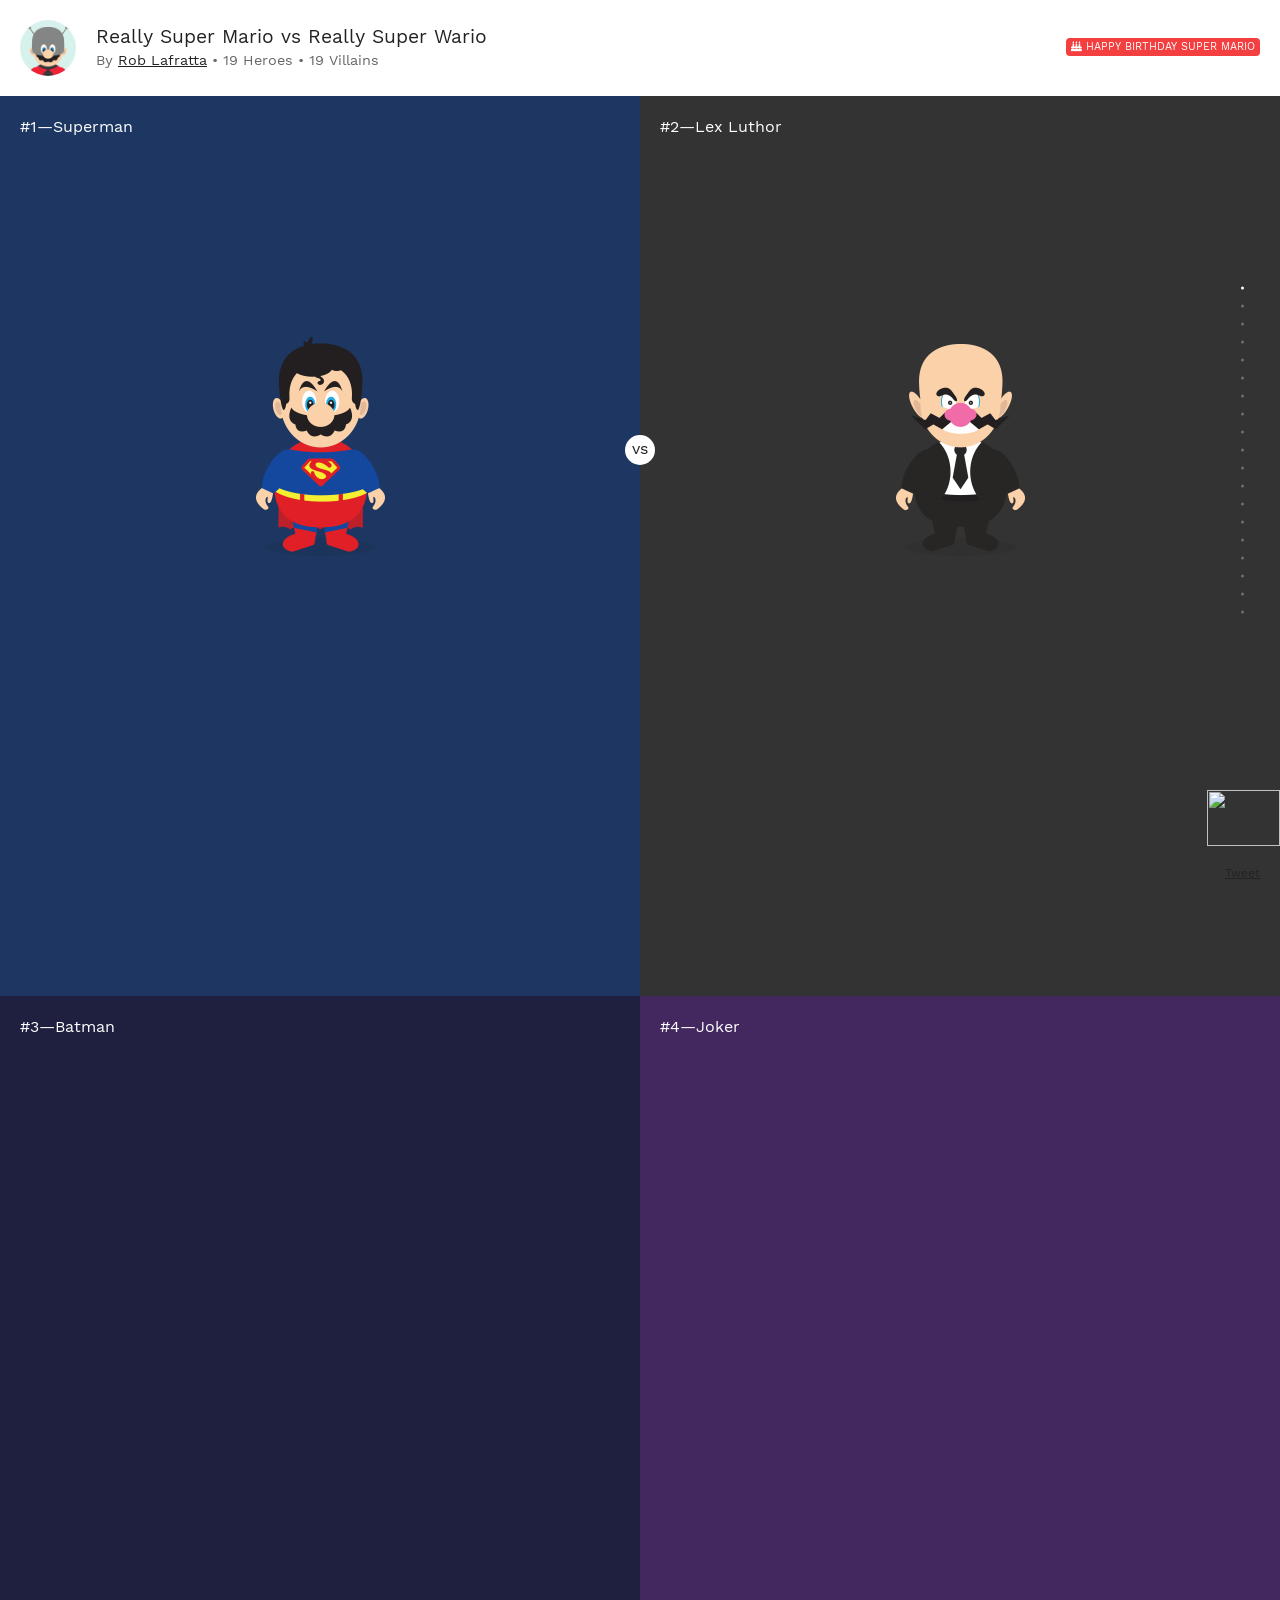
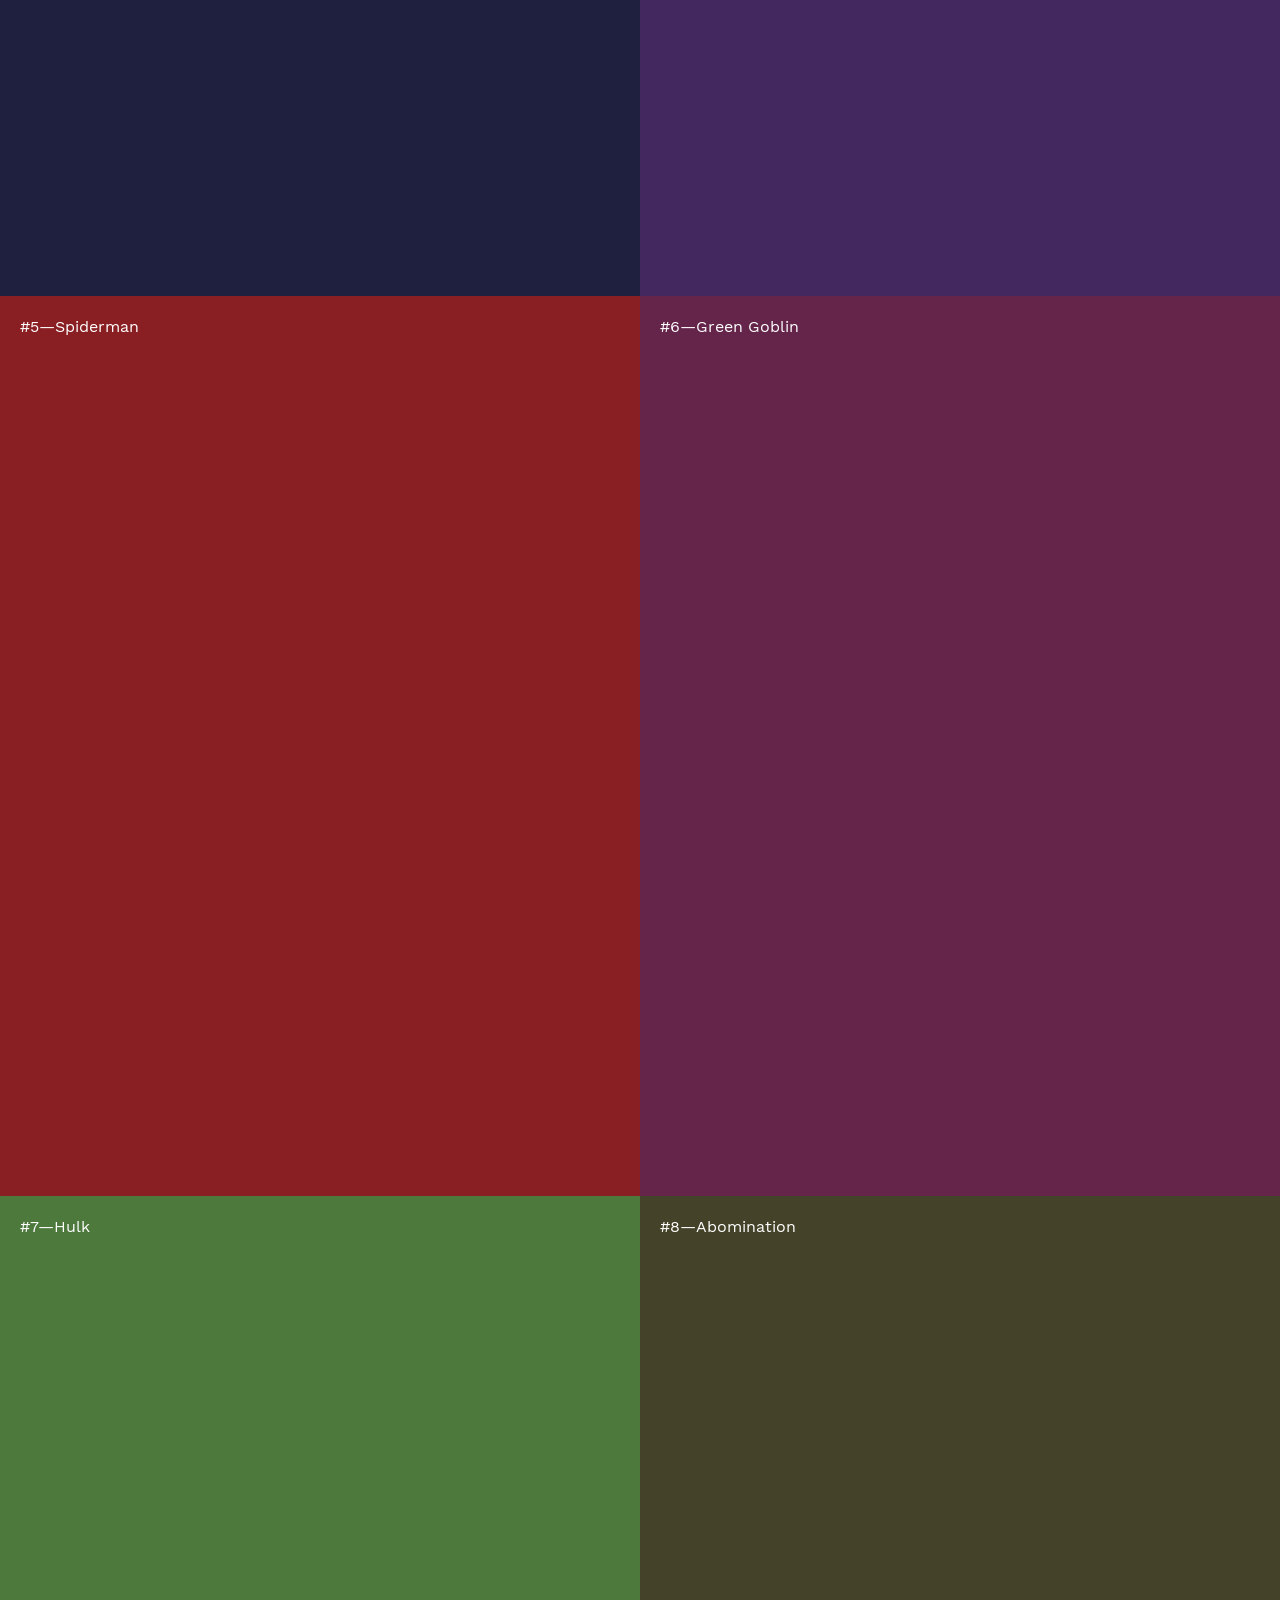
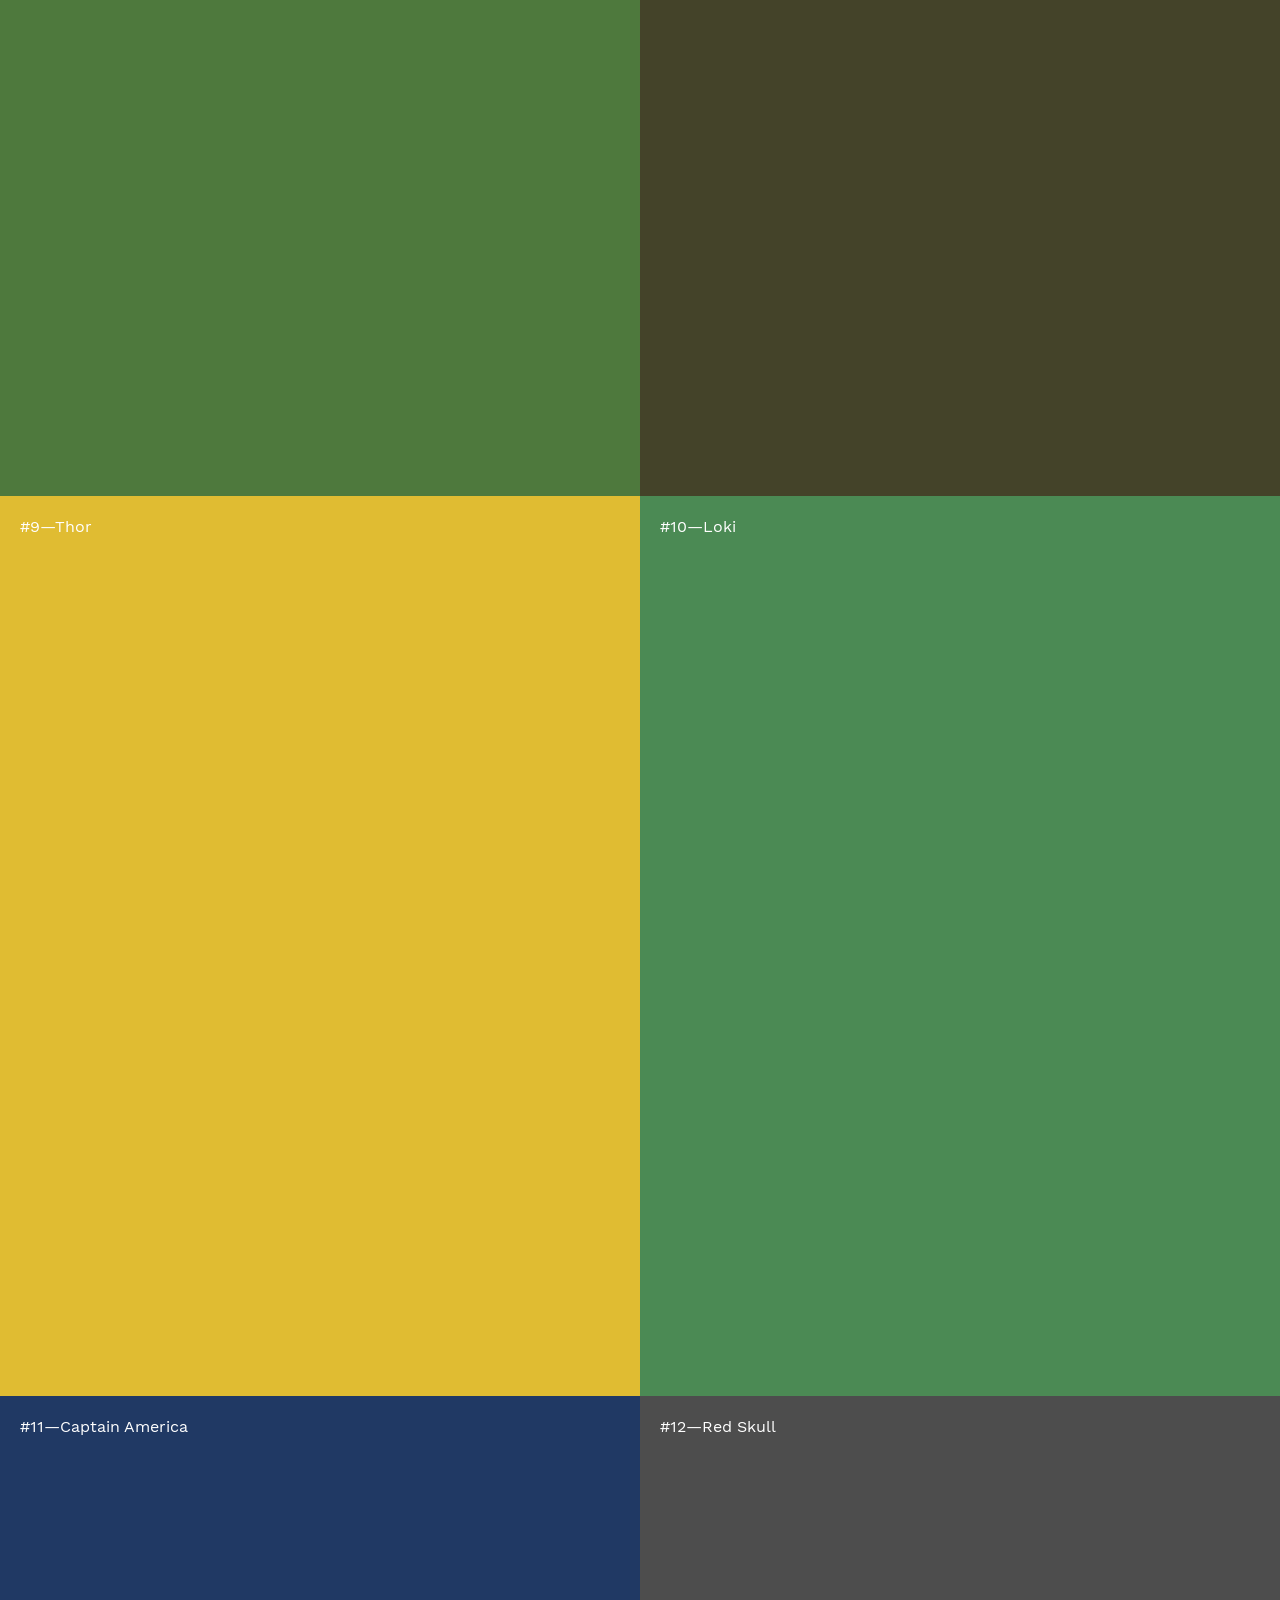
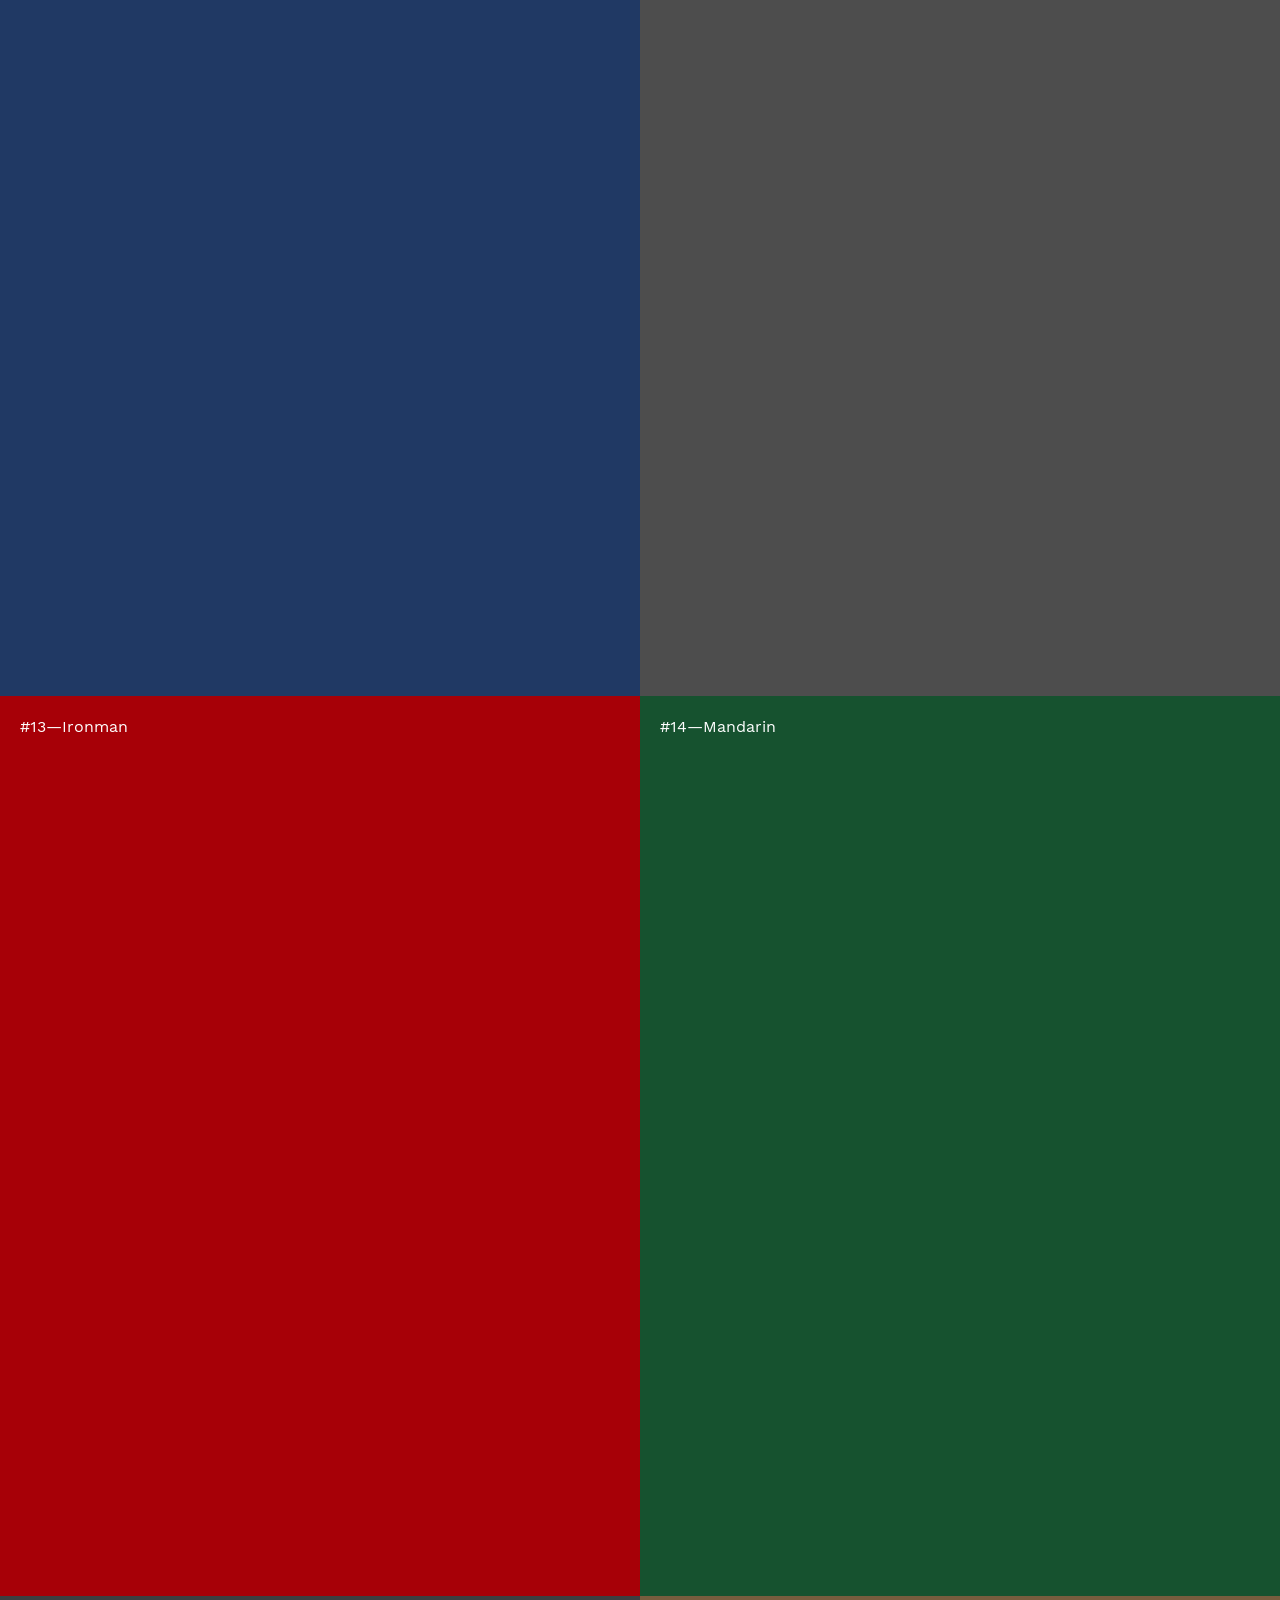
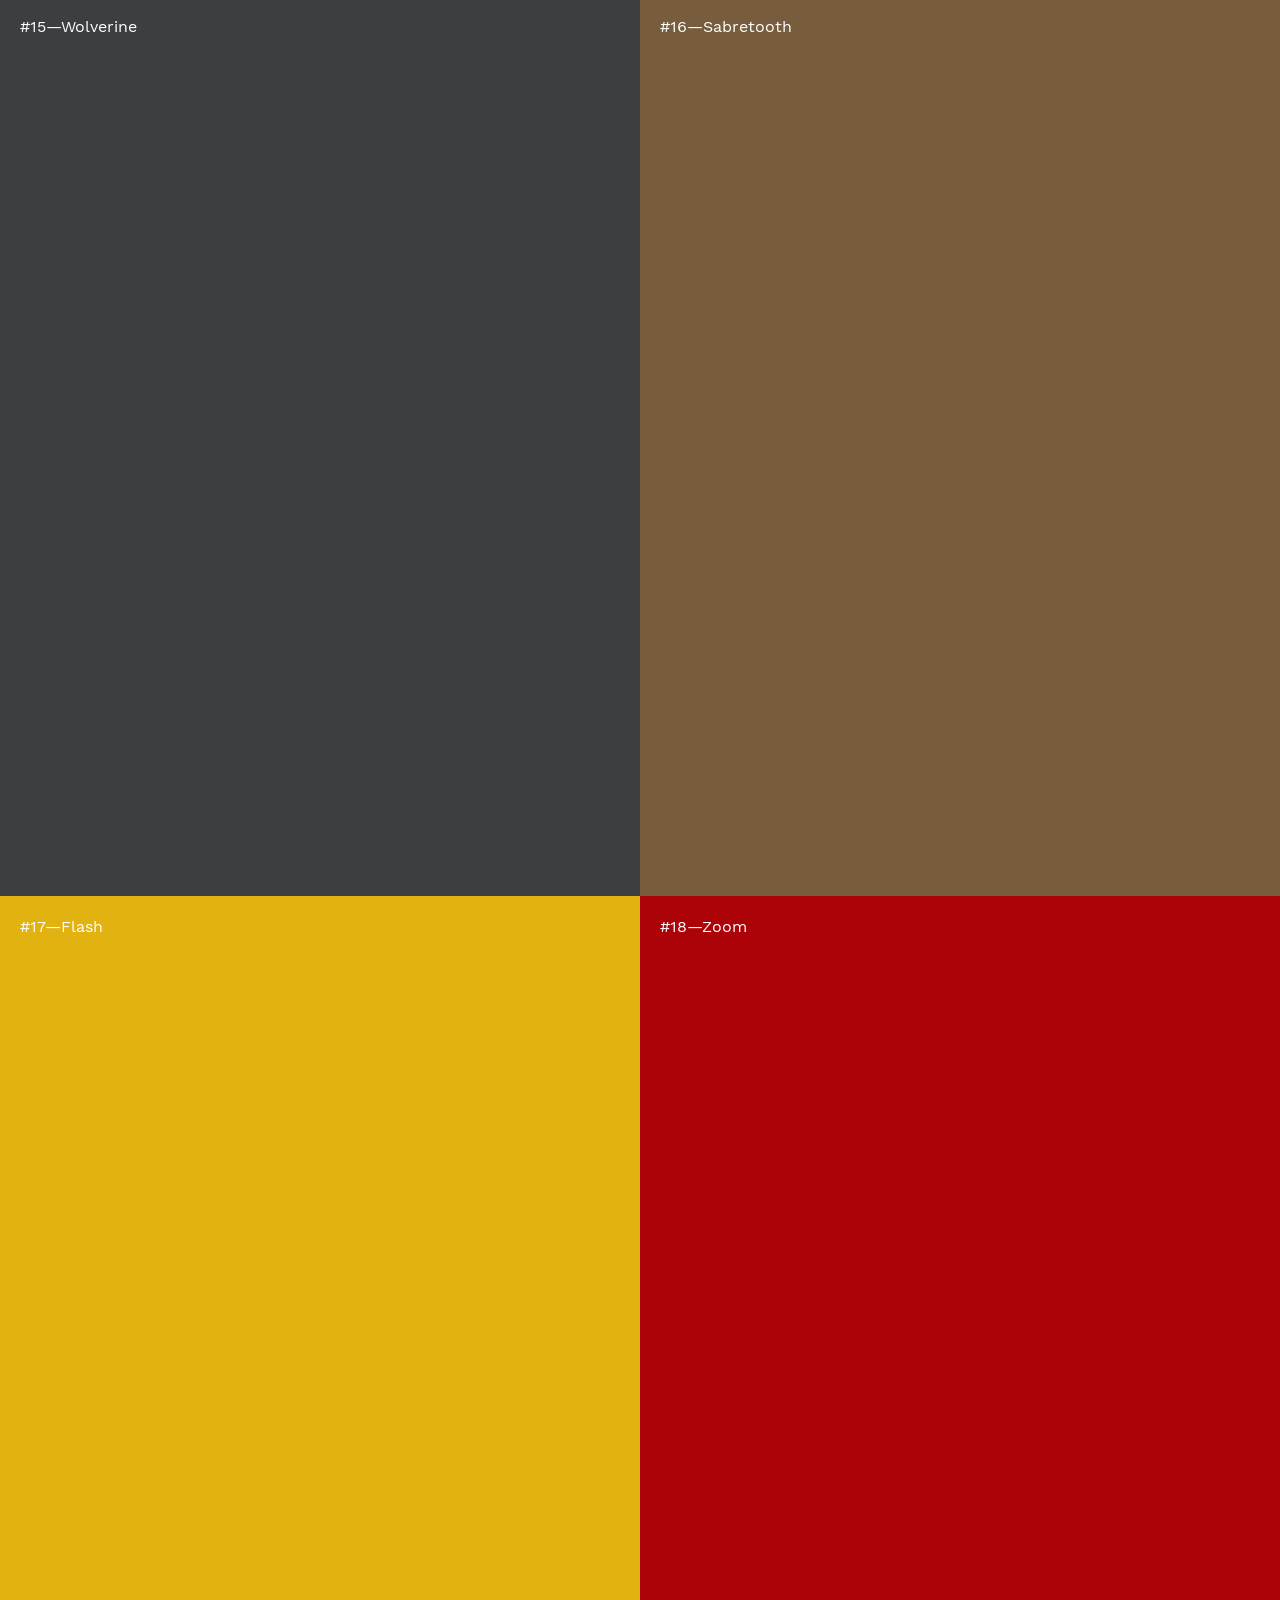
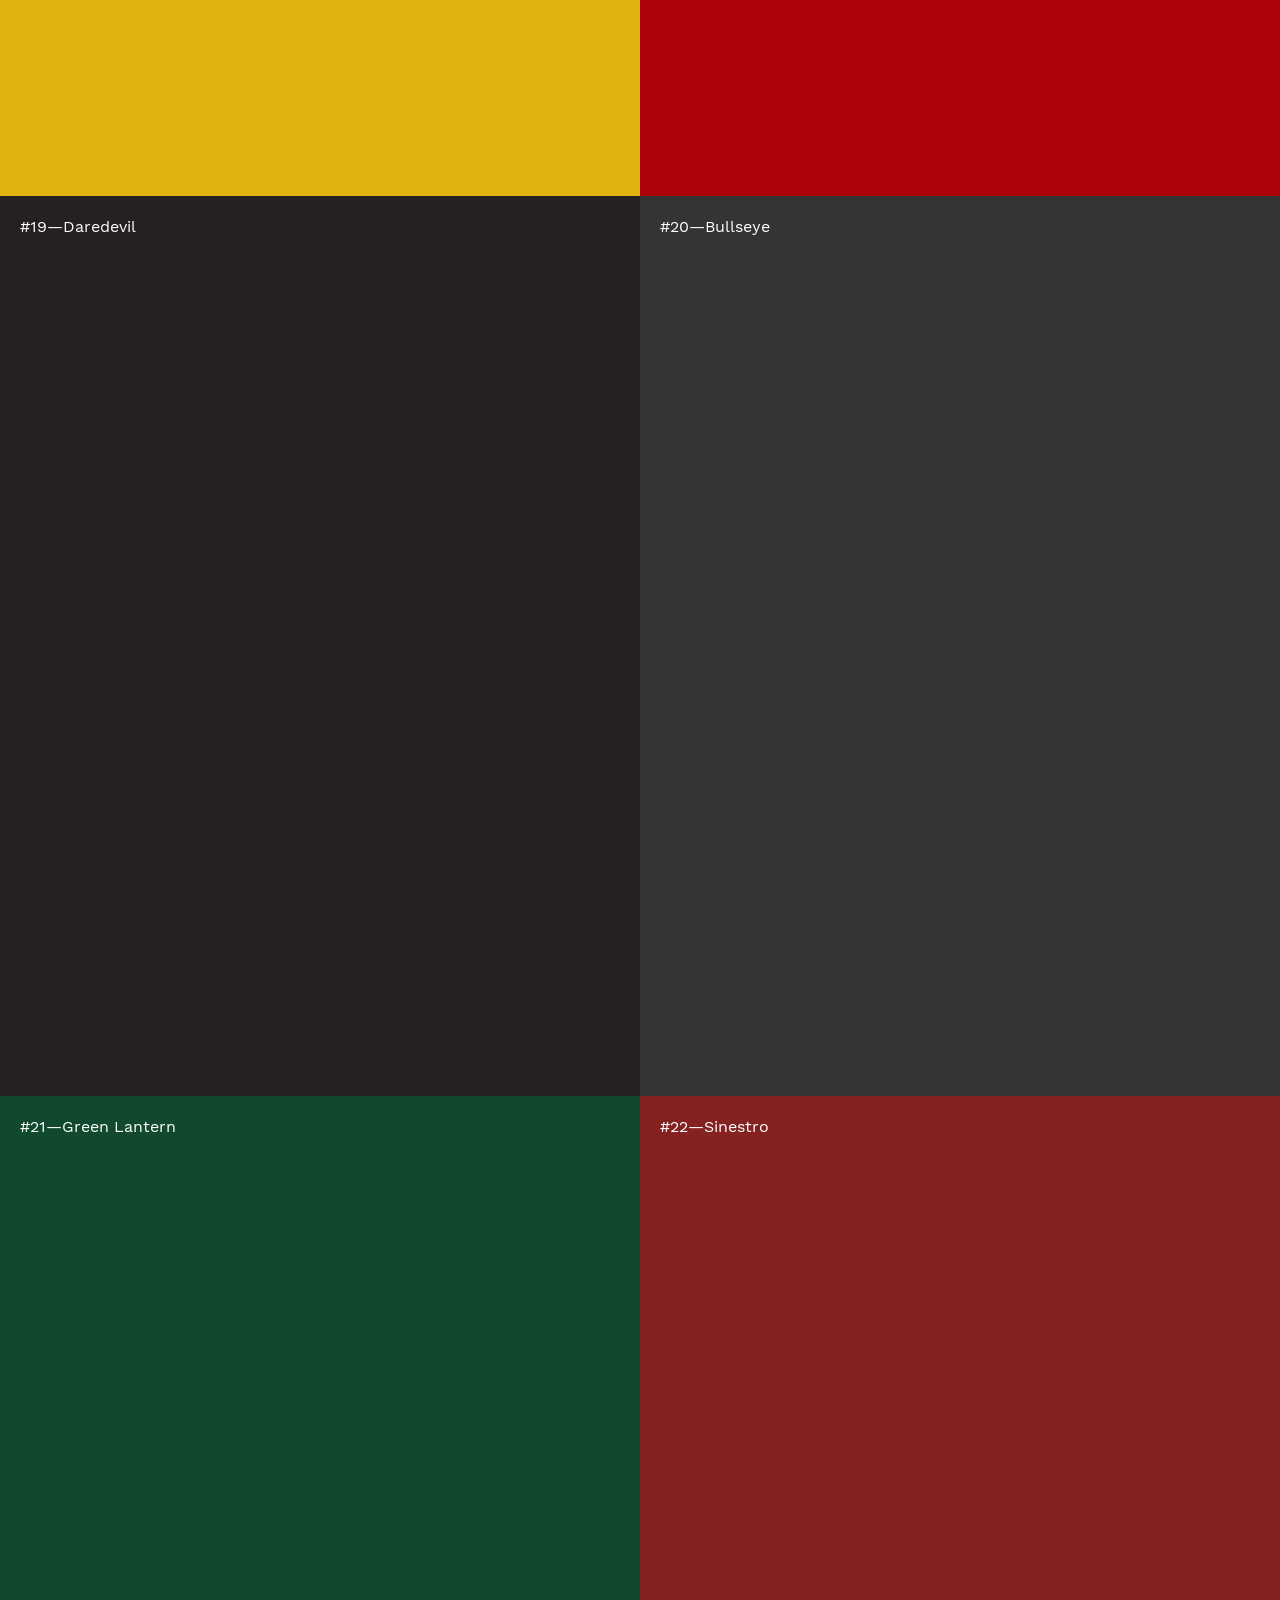
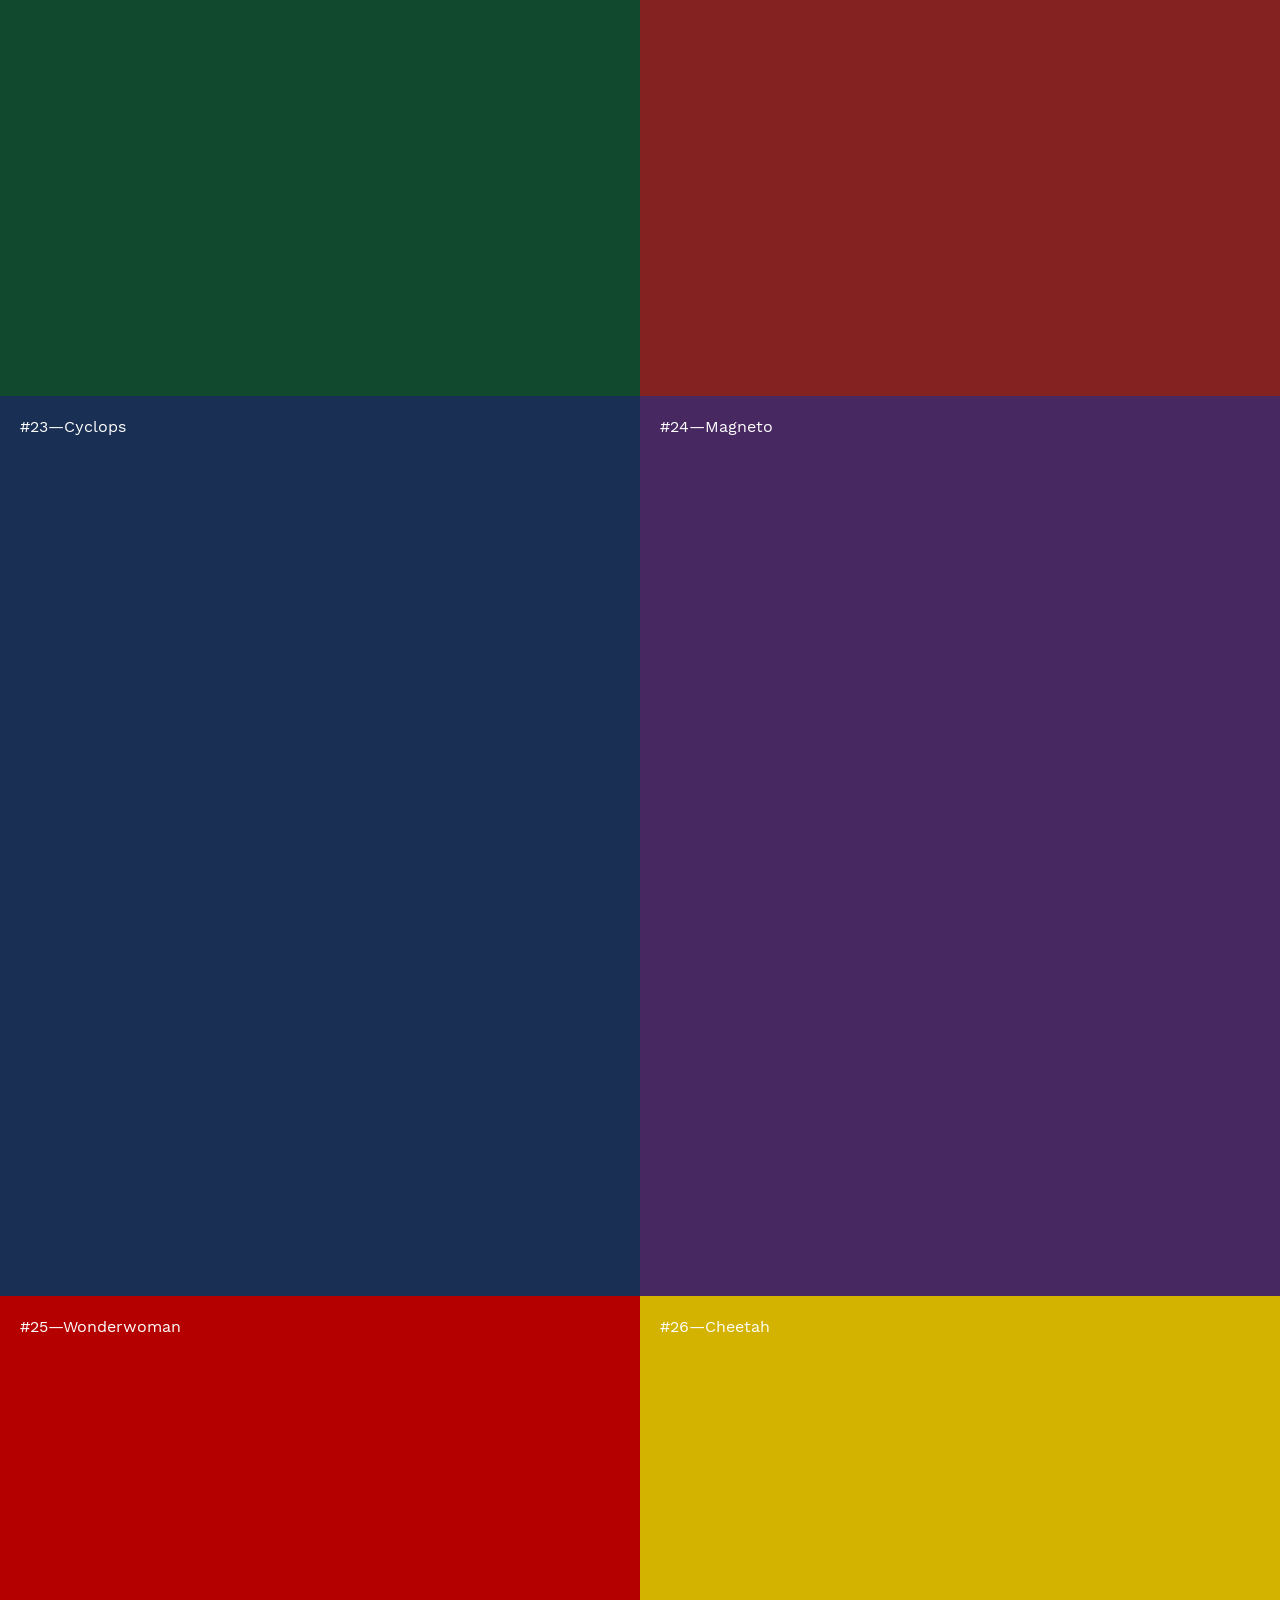
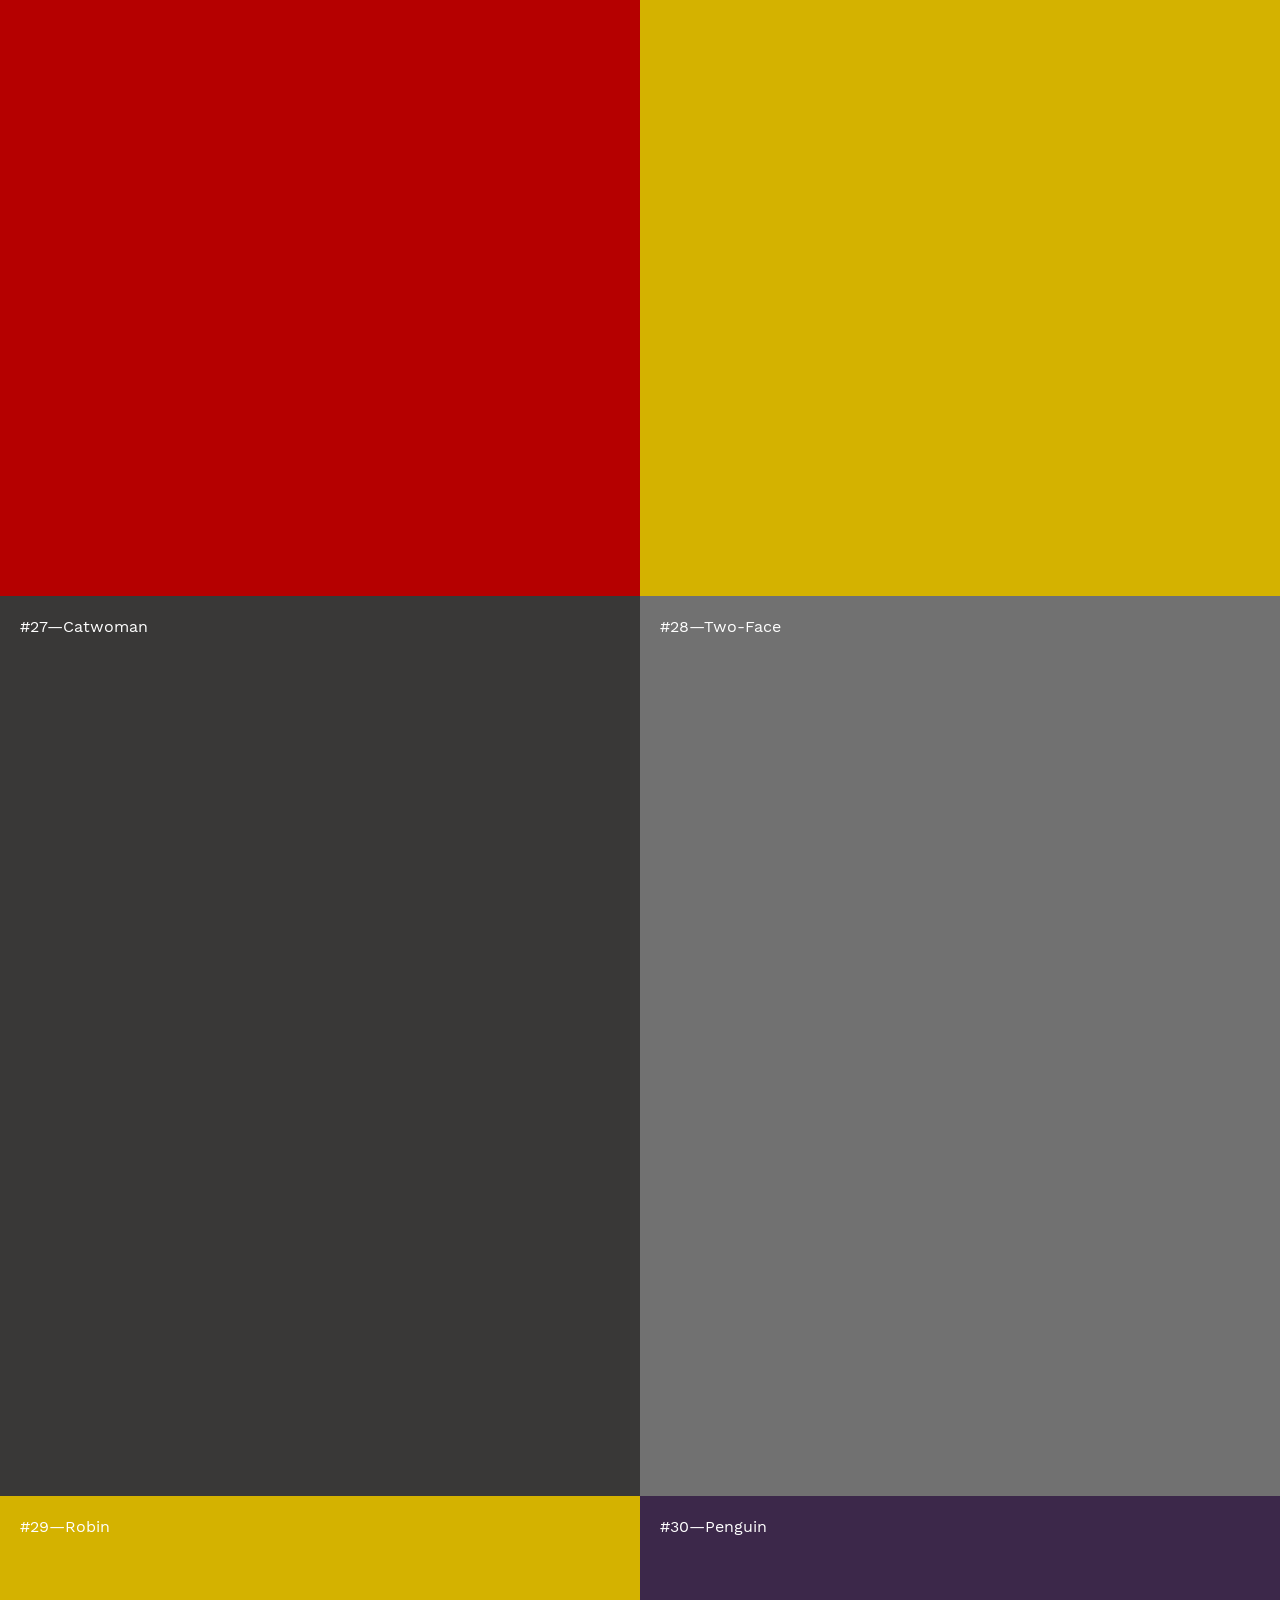
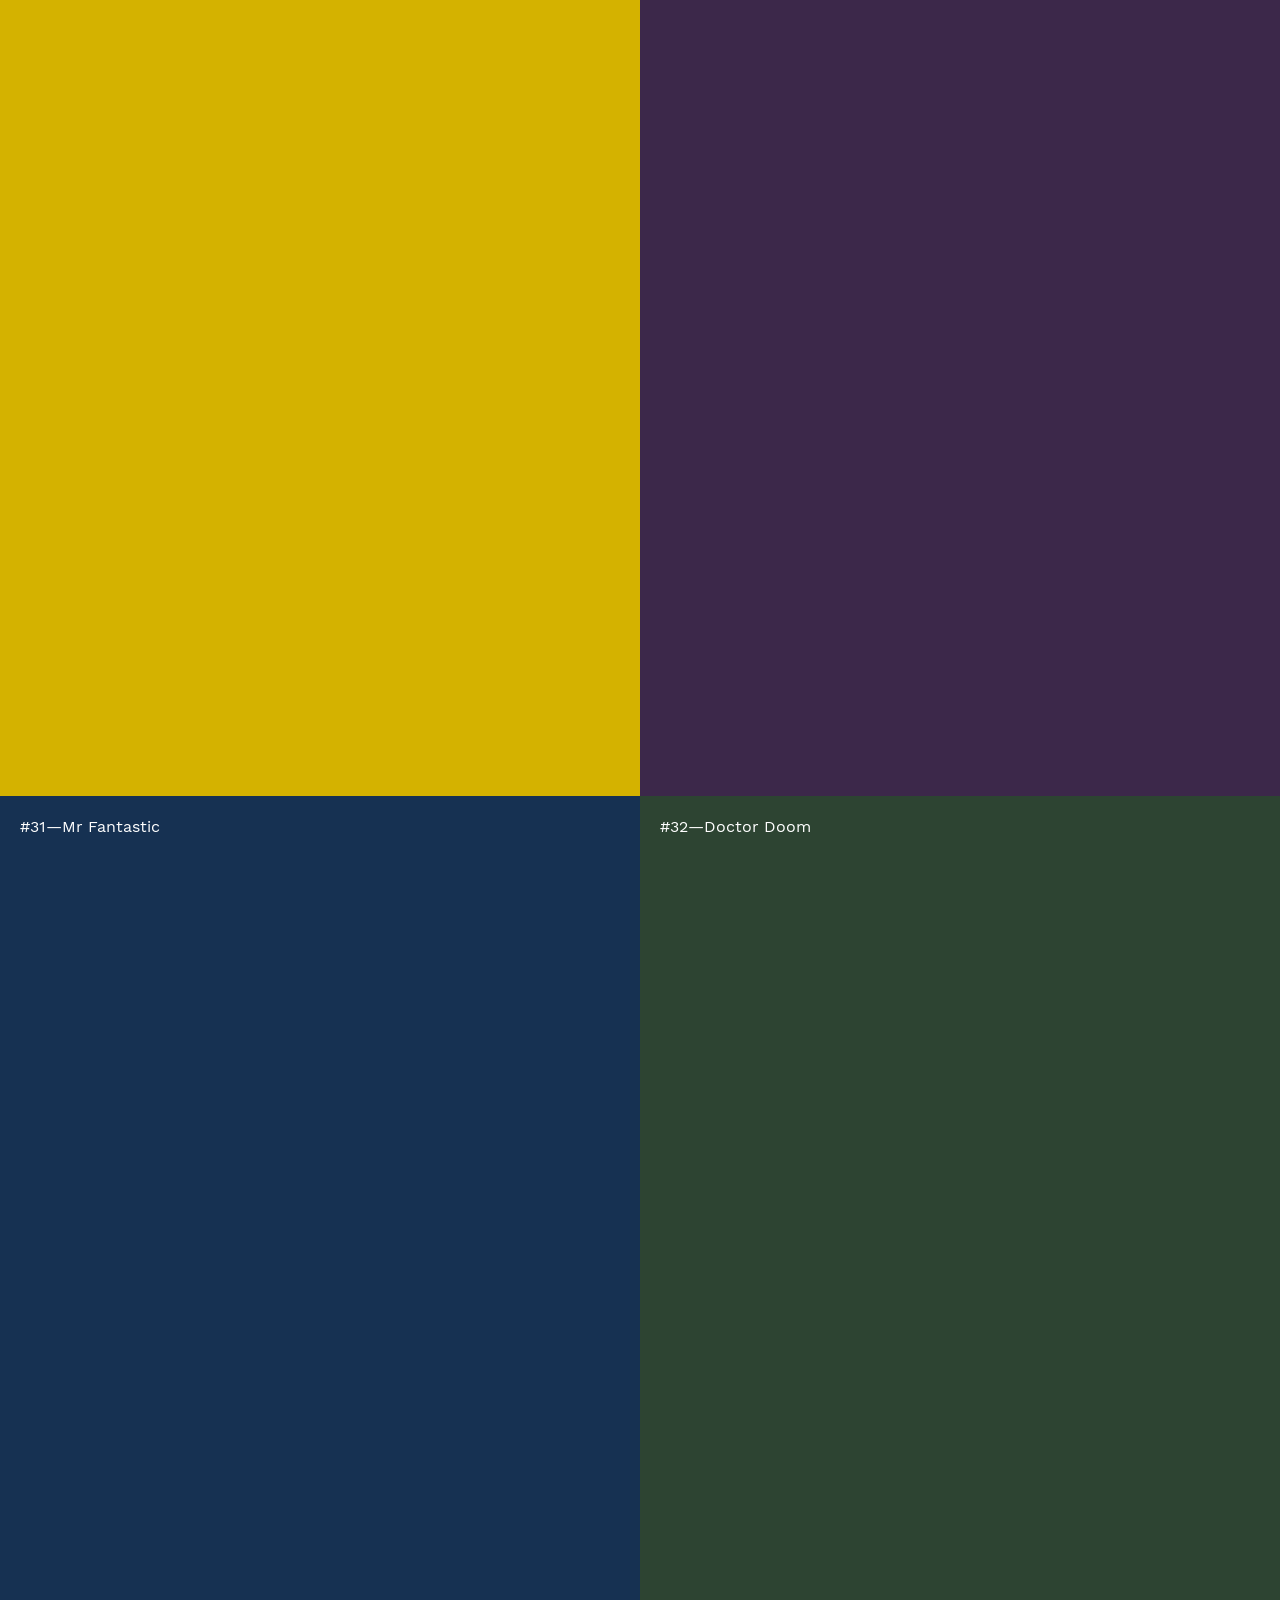
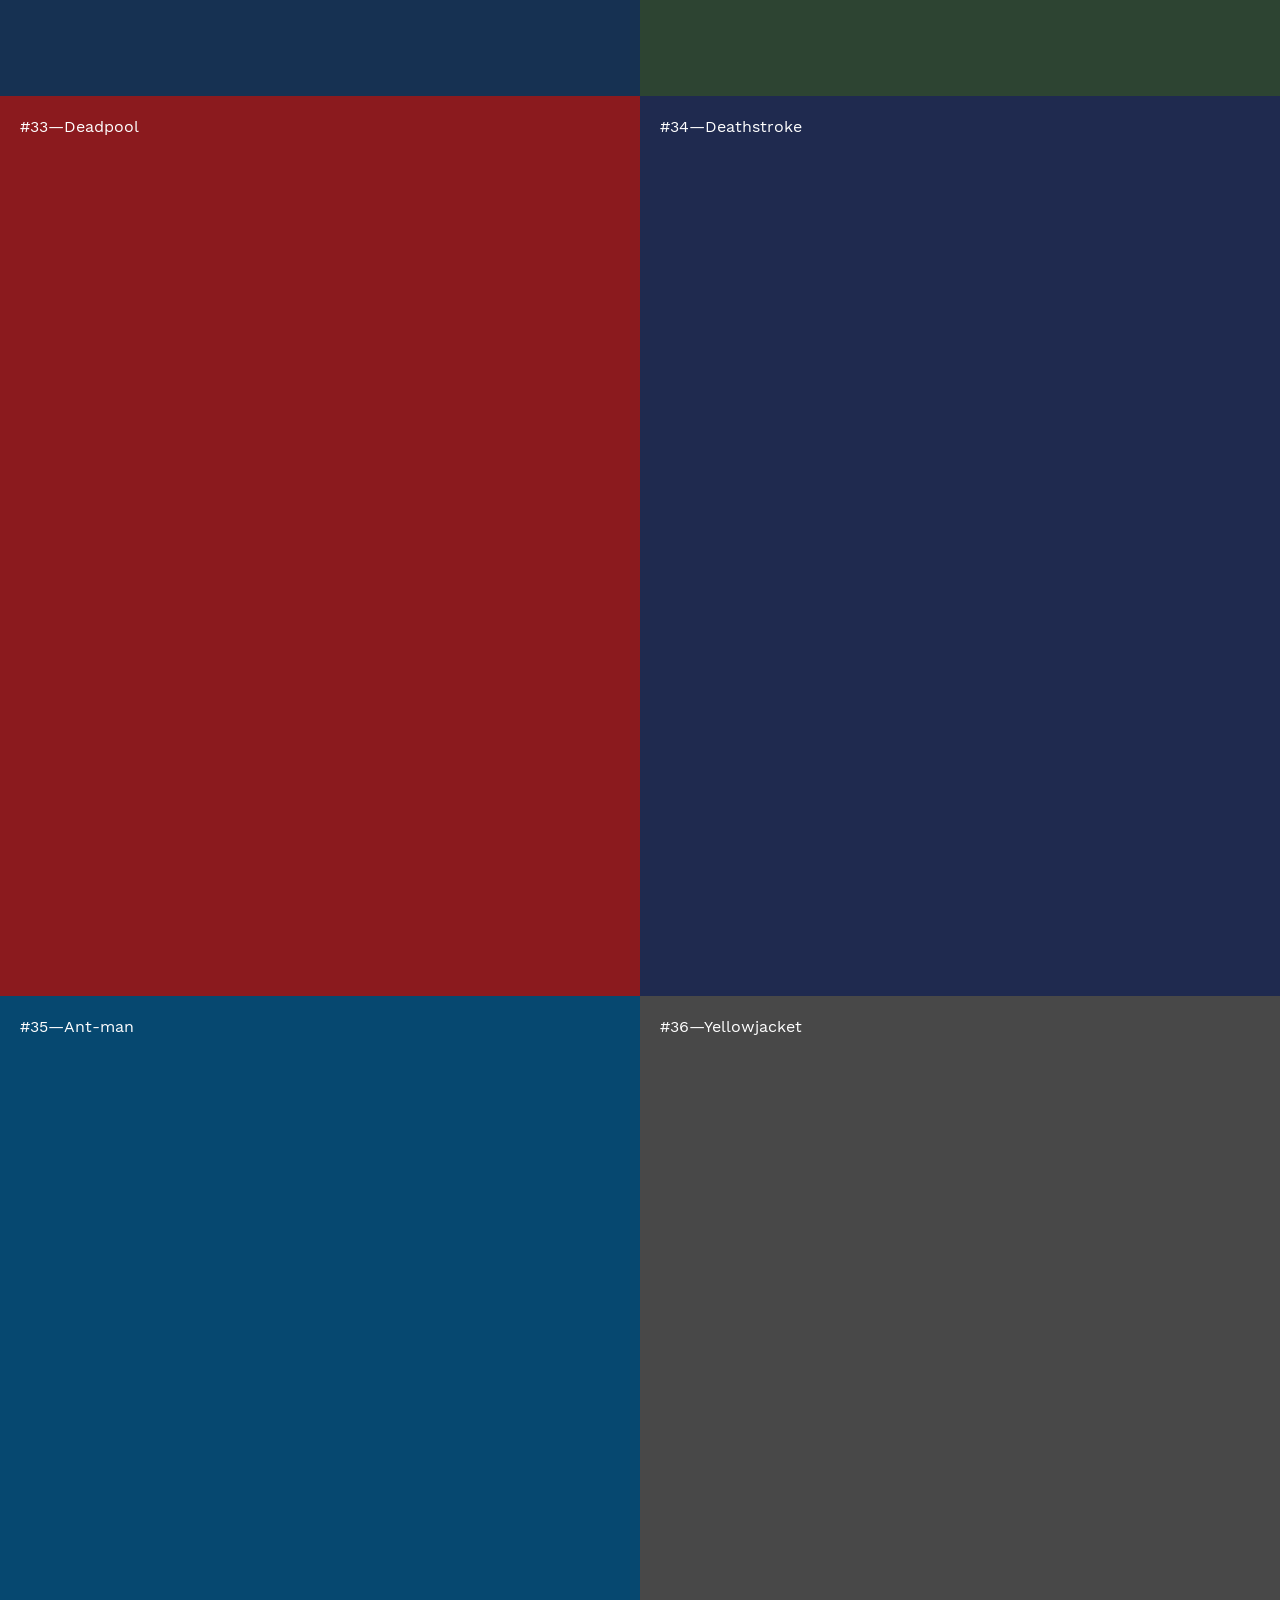
==== mariowario/index.html @ 7bfa4c8e "Fix asset and internal links for GitHub Pages project paths" ====
<!DOCTYPE html>
<html lang="en" class="no-js">
<head>
<meta charset="UTF-8" />
<meta http-equiv="X-UA-Compatible" content="IE=edge,chrome=1">
<meta name="viewport" content="width=device-width, initial-scale=1.0">
<title>Really Super Mario vs Really Super Wario</title>
<meta name="description" content="Really Super Mario vs Really Super Wario by Rob Lafratta" />
<meta name="keywords" content="super mario, super wario, illustration, happy birthday Super Mario" />
<meta name="author" content="Rob Lafratta" />

<!-- for facebook -->
<meta property="og:url" content="http://roblafratta.com/mariowario" />
<meta property="og:type" content="website" />
<meta property="og:title" content="Really Super Mario vs Really Super Wario" />
<meta property="og:description" content="What if Super Mario really was Super?" />
<meta property="og:image" content="http://www.roblafratta.com/images/super/reallysuper.jpg" />
<meta property="og:image:width" content="1200" />
<meta property="og:image:height" content="630" />
<meta property="fb:admins" content="509962251" />

<!-- twitter -->
<meta name="twitter:card" content="summary_large_image">

<link rel="apple-touch-icon" sizes="57x57" href="../favicon/apple-touch-icon-57x57.png">
<link rel="apple-touch-icon" sizes="60x60" href="../favicon/apple-touch-icon-60x60.png">
<link rel="apple-touch-icon" sizes="72x72" href="../favicon/apple-touch-icon-72x72.png">
<link rel="apple-touch-icon" sizes="76x76" href="../favicon/apple-touch-icon-76x76.png">
<link rel="apple-touch-icon" sizes="114x114" href="../favicon/apple-touch-icon-114x114.png">
<link rel="apple-touch-icon" sizes="120x120" href="../favicon/apple-touch-icon-120x120.png">
<link rel="apple-touch-icon" sizes="144x144" href="../favicon/apple-touch-icon-144x144.png">
<link rel="apple-touch-icon" sizes="152x152" href="../favicon/apple-touch-icon-152x152.png">
<link rel="apple-touch-icon" sizes="180x180" href="../favicon/apple-touch-icon-180x180.png">
<link rel="icon" type="image/png" href="../favicon/favicon-32x32.png" sizes="32x32">
<link rel="icon" type="image/png" href="../favicon/android-chrome-192x192.png" sizes="192x192">
<link rel="icon" type="image/png" href="../favicon/favicon-96x96.png" sizes="96x96">
<link rel="icon" type="image/png" href="../favicon/favicon-16x16.png" sizes="16x16">
<link rel="manifest" href="../favicon/manifest.json">
<link rel="mask-icon" href="../favicon/safari-pinned-tab.svg" color="#222222">
<meta name="msapplication-TileColor" content="#222222">
<meta name="msapplication-TileImage" content="../favicon/mstile-144x144.png">
<meta name="theme-color" content="#ffffff">
<link rel="stylesheet" type="text/css" href="../css/super.css" />
<link rel="stylesheet" href="https://maxcdn.bootstrapcdn.com/font-awesome/4.4.0/css/font-awesome.min.css">
<script async src="../js/vendor/modernizr-2.8.3.min.js"></script>
</head>
<body>
<div id="fb-root"></div>
<script>(function(d, s, id) {
      var js, fjs = d.getElementsByTagName(s)[0];
      if (d.getElementById(id)) return;
      js = d.createElement(s); js.id = id;
      js.async=true; js.src = "//connect.facebook.net/en_GB/sdk.js#xfbml=1&version=v2.6";
      fjs.parentNode.insertBefore(js, fjs);
    }(document, 'script', 'facebook-jssdk'));</script>
    
    <!-- OPL award -->
    <a href="https://onepagelove.com/really-super-mario-vs-really-super-wario" target="_blank" class="opl"><img width="73" height="56" src="https://s3.amazonaws.com/onepagelove/one-page-love-award-retina-right.png" srcset="https://s3.amazonaws.com/onepagelove/one-page-love-award-right.png 1x , https://s3.amazonaws.com/onepagelove/one-page-love-award-retina-right.png 2x"></a>
    
    <!-- / OPL award -->
    
    
<div class="container">
  <header>
    <div class="left">
      <img class="avatar" src="../images/super/mario-animation.gif">
      <h1>Really Super Mario vs Really Super Wario</h1>
      <p class="sub">By <a href="http://roblafratta.com" alt="Rob Lafratta Product Designer">Rob Lafratta</a> • 19 Heroes • 19 Villains</p>
    </div>
    <div class="right hide-for-mobile">
      <h2><span class="birthday"><i class="fa fa-birthday-cake"></i> Happy Birthday Super Mario</span></h2>
    </div>
    <div class="clear"></div>
  </header>
  <div class="vs-block">vs</div>
  <div id="cbp-fbscroller" class="cbp-fbscroller">
    <nav><a href="#fbsection1" class="cbp-fbcurrent">Section 1</a> <a href="#fbsection2">Section 2</a> <a href="#fbsection3">Section 3</a> <a href="#fbsection4">Section 4</a> <a href="#fbsection5">Section 5</a> <a href="#fbsection6">Section 6</a> <a href="#fbsection7">Section 7</a> <a href="#fbsection8">Section 8</a> <a href="#fbsection9">Section 9</a> <a href="#fbsection10">Section 10</a> <a href="#fbsection11">Section 11</a> <a href="#fbsection12">Section 12</a> <a href="#fbsection13">Section 13</a> <a href="#fbsection14">Section 14</a> <a href="#fbsection15">Section 15</a> <a href="#fbsection16">Section 16</a> <a href="#fbsection17">Section 17</a> <a href="#fbsection18">Section 18</a>  <a href="#fbsection19"><!--<span class="new">New</span>-->Section 19</a>  </nav>
    
   
    
 
    
    <section id="fbsection1" class="clearfix">
      <div class="left">
        <p>#1—Superman</p>
      </div>
      <div class="right">
        <p>#2—Lex Luthor</p>
      </div>
      <div class="clear"></div>
    </section>
    <section id="fbsection2" class="clearfix">
      <div class="left">
        <p>#3—Batman</p>
      </div>
      <div class="right">
        <p>#4—Joker</p>
      </div>
      <div class="clear"></div>
    </section>
    <section id="fbsection3" class="clearfix">
      <div class="left">
        <p>#5—Spiderman</p>
      </div>
      <div class="right">
        <p>#6—Green Goblin</p>
      </div>
      <div class="clear"></div>
    </section>
    <section id="fbsection4" class="clearfix">
      <div class="left">
        <p>#7—Hulk</p>
      </div>
      <div class="right">
        <p>#8—Abomination</p>
      </div>
      <div class="clear"></div>
    </section>
    <section id="fbsection5" class="clearfix">
      <div class="left">
        <p>#9—Thor</p>
      </div>
      <div class="right">
        <p>#10—Loki</p>
      </div>
      <div class="clear"></div>
    </section>
    <section id="fbsection6" class="clearfix">
      <div class="left">
        <p>#11—Captain America</p>
      </div>
      <div class="right">
        <p>#12—Red Skull</p>
      </div>
      <div class="clear"></div>
    </section>
    <section id="fbsection7" class="clearfix">
      <div class="left">
        <p>#13—Ironman</p>
      </div>
      <div class="right">
        <p>#14—Mandarin</p>
      </div>
      <div class="clear"></div>
    </section>
    <section id="fbsection8" class="clearfix">
      <div class="left">
        <p>#15—Wolverine</p>
      </div>
      <div class="right">
        <p>#16—Sabretooth</p>
      </div>
      <div class="clear"></div>
    </section>
    <section id="fbsection9" class="clearfix">
      <div class="left">
        <p>#17—Flash</p>
      </div>
      <div class="right">
        <p>#18—Zoom</p>
      </div>
      <div class="clear"></div>
    </section>
    <section id="fbsection10" class="clearfix">
      <div class="left">
        <p>#19—Daredevil</p>
      </div>
      <div class="right">
        <p>#20—Bullseye</p>
      </div>
      <div class="clear"></div>
    </section>
    <section id="fbsection11" class="clearfix">
      <div class="left">
        <p>#21—Green Lantern</p>
      </div>
      <div class="right">
        <p>#22—Sinestro</p>
      </div>
      <div class="clear"></div>
    </section>
    <section id="fbsection12" class="clearfix">
      <div class="left">
        <p>#23—Cyclops</p>
      </div>
      <div class="right">
        <p>#24—Magneto</p>
      </div>
      <div class="clear"></div>
    </section>
    <section id="fbsection13" class="clearfix">
      <div class="left">
        <p>#25—Wonderwoman</p>
      </div>
      <div class="right">
        <p>#26—Cheetah</p>
      </div>
      <div class="clear"></div>
    </section>
    <section id="fbsection14" class="clearfix">
      <div class="left">
        <p>#27—Catwoman</p>
      </div>
      <div class="right">
        <p>#28—Two-Face</p>
      </div>
      <div class="clear"></div>
    </section>
    <section id="fbsection15" class="clearfix">
      <div class="left">
        <p>#29—Robin</p>
      </div>
      <div class="right">
        <p>#30—Penguin</p>
      </div>
      <div class="clear"></div>
    </section>
    <section id="fbsection16" class="clearfix">
      <div class="left">
        <p>#31—Mr Fantastic</p>
      </div>
      <div class="right">
        <p>#32—Doctor Doom</p>
      </div>
      <div class="clear"></div>
    </section>
    <section id="fbsection17" class="clearfix">
      <div class="left">
        <p>#33—Deadpool</p>
      </div>
      <div class="right">
        <p>#34—Deathstroke</p>
      </div>
      <div class="clear"></div>
    </section>
    <section id="fbsection18" class="clearfix">
      <div class="left">
        <p>#35—Ant-man</p>
      </div>
      <div class="right">
        <p>#36—Yellowjacket</p>
      </div>
      <div class="clear"></div>
    </section>
    <section id="fbsection19" class="clearfix">
       <div class="left">
         <p>#37—Aquaman</p>
       </div>
       <div class="right">
         <p>#38—Black Manta</p>
       </div>
       <div class="clear"></div>
     </section>
  </div>
</div>
<div class="clear"></div>
<footer>
  <div class="left">
    <p class="big">An illustration project showing how Super Mario and Super Wario would look if they really were Super, dressing them up as Iconic Comic Book Rivals. The project was created for Super Mario's 30th Birthday and has no affiliation with Nintendo.</p>
    <p>All images Copyright &copy; <span id="copyright-year"></span> <a href="http://roblafratta.com" alt="Rob Lafratta Product Designer">Rob Lafratta</a></p>
  </div>
  <div class="right">
    <div class="share"> 
      
      <!--<div class="nextto">
<div class="fb-like" data-href="http://www.facebook.com/reallysupermario" data-layout="button_count" data-action="like" data-show-faces="false" data-share="false" data-width="button_count"></div>
</div> -->
      
      <div class="nextto"> <div class="fb-share-button" data-href="http://roblafratta.com/mariowario" data-layout="button" data-show-faces="false" data-mobile-iframe="true"></div>
    </div>
    <div class="nextto"> <a href="https://twitter.com/share" class="twitter-share-button">Tweet</a> 
      <script>!function(d,s,id){var js,fjs=d.getElementsByTagName(s)[0],p=/^http:/.test(d.location)?'http':'https';if(!d.getElementById(id)){js=d.createElement(s);js.id=id;js.src=p+'://platform.twitter.com/widgets.js';fjs.parentNode.insertBefore(js,fjs);}}(document, 'script', 'twitter-wjs');</script> 
    </div>
  </div>
  <!-- end share -->
  <div class="clear"></div>
  </div>
  <div class="clear"></div>
</footer>
<script src="https://ajax.googleapis.com/ajax/libs/jquery/1.9.1/jquery.min.js"></script> 
<!-- jquery.easing by http://gsgd.co.uk/ : http://gsgd.co.uk/sandbox/jquery/easing/ --> 
<script src="../js/jquery.easing.min.js"></script> 
<!-- waypoints jQuery plugin by http://imakewebthings.com/ : http://imakewebthings.com/jquery-waypoints/ --> 
<script src="../js/waypoints.min.js"></script> 
<!-- jquery-smartresize by @louis_remi : https://github.com/louisremi/jquery-smartresize --> 
<script src="../js/jquery.debouncedresize.js"></script> 
<script src="../js/cbpFixedScrollLayout.min.js"></script> 



<script>
	$(function() {
	  
	  if (window.innerWidth > 479) {
    cbpFixedScrollLayout.init();
    }
		
	
		
		
	});
</script>


<script>
      (function(i,s,o,g,r,a,m){i['GoogleAnalyticsObject']=r;i[r]=i[r]||function(){
      (i[r].q=i[r].q||[]).push(arguments)},i[r].l=1*new Date();a=s.createElement(o),
      m=s.getElementsByTagName(o)[0];a.async=1;a.src=g;m.parentNode.insertBefore(a,m)
      })(window,document,'script','//www.google-analytics.com/analytics.js','ga');

      ga('create', 'UA-546243-2', 'auto');
      ga('send', 'pageview');

    </script>
<script>document.getElementById("copyright-year").textContent = new Date().getFullYear();</script>
</body>
</html>
---- css/super.css ----
*, *:after, *:before { -webkit-box-sizing: border-box; -moz-box-sizing: border-box; box-sizing: border-box; }
body, html { font-size: 100%; padding: 0; margin: 0;height: 100%; -webkit-text-size-adjust: 100%; }


.clear {clear: both;padding:0;margin:0;}
.clear-right {clear: right;}
.clear-left {clear: left;}


body {
    font-family: 'worksansregular', sans-serif;
    color: #222;
}

/* ==========================================================================
   Fonts
   ========================================================================== */

@font-face {
    font-family: 'worksansregular';
    src: url('../fonts/WorkSans-Regular.woff2') format('woff2'),
    	url('../fonts/WorkSans-Regular.woff') format('woff'),
		url('../fonts/WorkSans-Regular.ttf') format('truetype');
    font-weight: 400;
    font-style: normal;
} 


.opl {
display: inline-block;
position: fixed;
right: 0;
bottom: 50px;
z-index:999999;
}
	
	
.worksansregular {
	font-family: 'worksansregular';
} 

a {
	color: #222;
	text-decoration: underline;
}

a:hover {
	color: #666;
}

header {
	padding: 20px;
	text-align:left;
	z-index: 1000;
	width: 100%;
}

header h1 {
	font-size: 1.2em;
	line-height: 1.3;
	margin: 5px 0 0 0;
	color:#222;
	font-weight:normal;
}

header h2, header h2 a {
	font-size: 0.9em;
	line-height: 1.3;
	margin: 0;
	color:#222;
	text-align:right;
	font-weight:normal;
}

h2 span.birthday  {
	    color: white;
	    font-size: 0.75em;
	    background-color: #F33F3F;
	    -webkit-border-radius: 4px;
		-moz-border-radius: 4px;
		border-radius: 4px;
	    padding: 2px 5px;
	    text-transform: uppercase;
	width:auto;
	display:inline-block; text-align:right;
	margin-top:18px
	
}

header p.sub {font-size:0.9em;color:#666;margin:2px 0 0 0}

.avatar { -webkit-border-radius: 28px;
	-moz-border-radius: 28px;
	border-radius: 28px;
height:56px;
width:56px;
float:left;
margin-right:20px
}

i.arrowback {    padding: 0 20px 0 0;
    border-right: 1px #ccc solid;
    margin: 0 10px 0 0;
}

.vs-block {background-color: #fff;
position: fixed;
z-index: 999999999;
-webkit-border-radius: 50%;
-moz-border-radius: 50%;
border-radius: 50%;
left: 50%;
transform: translate(-50%, -50%);
top: 50%;
height: 30px;
width: 30px;
text-align: center;
padding-top: 4px;}

footer p.big {font-size:1.2em;line-height:1.6}
footer  {font-size:0.75em;padding: 10px 20px;}

footer .right {text-align:right;margin-top:8px}

.twitter-share-button[style] { vertical-align: text-bottom !important; }

/* Set all parents to full height */

.container,
.cbp-fbscroller,
.cbp-fbscroller section { 
	height: 100%;
}

/* The nav is fixed on the right side  and we center it by translating it 50% 
(we don't know it's height so we can't use the negative margin trick) */
.cbp-fbscroller > nav {
	position: fixed;
	z-index: 9999;
	right: 1%;
	top: 50%;
	width: 26px;
	-webkit-transform: translateY(-50%);
	-moz-transform: translateY(-50%);
	-ms-transform: translateY(-50%);
	transform: translateY(-50%);
}

.cbp-fbscroller > nav a {
	display: block;
	position: relative;
	z-index: 9999;
	color: transparent;
	width: 3px;
	height: 3px;
	outline: none;
	margin: 15px 0;
	border-radius: 50%;
background: rgba(255,255,255,0.3);
}

.no-touch .cbp-fbscroller > nav a:hover {
	background: rgba(255,255,255,0.6);
}

.cbp-fbscroller > nav a.cbp-fbcurrent {
	background: #fff;
}

.cbp-fbscroller > nav a span.new {
	    color: white;
	    font-size: 0.6em;
	    background-color: #F33F3F;
	    -webkit-border-radius: 4px;
		-moz-border-radius: 4px;
		border-radius: 4px;
	    padding: 2px 5px;
	    position: absolute;
	    top: -5px;
	    right: 15px;
	    text-transform: uppercase;
	
}

/* background-attachment does the trick */
.cbp-fbscroller section .left, .cbp-fbscroller section .right {
	position: relative;
	background-position:center;
	background-repeat: no-repeat;
	background-attachment: scroll; 
	
}

.no-touch .cbp-fbscroller section .left{
	background-attachment: fixed; 
	background-position: 20%;
	background-position: -webkit-calc(25% - 62px);
	background-position: -moz-calc(25% - 62px);
	background-position: calc(25% - 62px);}

.no-touch .cbp-fbscroller section .right {background-attachment: fixed; 
	background-position: 80%;
	background-position: -webkit-calc(75% + 62px);
	background-position: -moz-calc(75% + 62px);
	background-position: calc(75% + 62px);}

.cbp-fbscroller section .left {padding:5px 20px;width:50%;background-size:248px 248px}
.cbp-fbscroller section .right {padding:5px 20px;width:50%;background-size:248px 248px}

.left {width:50%;float:left;height:100%;}
.right {width:50%;float:right;height:100%;}

.right .share {position:fixed;bottom:20px;right:20px}

#fbsection1 .left{
	background-image: url(../images/super/superman.png);
	background-color:#1e3762;color:#fff;cursor: s-resize;
	
}

#fbsection1 .right{
	background-image: url(../images/super/luther.png);
	background-color:#333;color:#fff;cursor: s-resize;
}

#fbsection2 .left{
	background-image: url(../images/super/batman.png);
	background-color:#1f2040;color:#fff;
}

#fbsection2 .right{
	background-image: url(../images/super/joker.png);
	background-color:#432860;color:#fff;
}

#fbsection3 .left{
	background-image: url(../images/super/spiderman.png);
	background-color:#8a1f23;color:#fff;
}

#fbsection3 .right{
	background-image: url(../images/super/greengoblin.png);
	background-color:#65244a;color:#fff;
}

#fbsection4 .left{
	background-image: url(../images/super/hulk.png);
	background-color:#4e793d;color:#fff;
}

#fbsection4 .right{
	background-image: url(../images/super/abomination.png);
	background-color:#444329;color:#fff;
}

#fbsection5 .left{
	background-image: url(../images/super/thor.png);
	background-color:#E0BC32;color:#fff;
}

#fbsection5 .right{
	background-image: url(../images/super/loki.png);
	background-color:#4b8a54;color:#fff;
}



#fbsection6 .left{
	background-image: url(../images/super/captainamerica.png);
	background-color:#203964;color:#fff;
}

#fbsection6 .right{
	background-image: url(../images/super/redskull.png);
	background-color:#4d4d4d;color:#fff;
}

#fbsection7 .left{
	background-image: url(../images/super/ironman.png);
	background-color:#A70007;color:#fff;
}

#fbsection7 .right{
	background-image: url(../images/super/mandarin.png);
	background-color:#16522F;color:#fff;
}

#fbsection8 .left{
	background-image: url(../images/super/wolverine.png);
	background-color:#3D3E40;color:#fff;
}

#fbsection8 .right{
	background-image: url(../images/super/sabretooth.png);
	background-color:#775d3e;color:#fff;
}

#fbsection9 .left{
	background-image: url(../images/super/flash.png);
	background-color:#e1b210;color:#fff;
}

#fbsection9 .right{
	background-image: url(../images/super/zoom.png);
	background-color:#AB0308;color:#fff;
}




#fbsection10 .left{
	background-image: url(../images/super/daredevil.png);
	background-color:#272020;color:#fff;
}

#fbsection10 .right{
	background-image: url(../images/super/bullseye.png);
	background-color:#343434;color:#fff;
}

#fbsection11 .left{
	background-image: url(../images/super/greenlantern.png);
	background-color:#10492e;color:#fff;
}

#fbsection11 .right{
	background-image: url(../images/super/sinestro.png);
	background-color:#842222;color:#fff;
}

#fbsection12 .left{
	background-image: url(../images/super/cyclops.png);
	background-color:#192f53;color:#fff;
}

#fbsection12 .right{
	background-image: url(../images/super/magneto.png);
	background-color:#482860;color:#fff;
}

#fbsection13 .left{
	background-image: url(../images/super/wonderwoman.png);
	background-color:#B50000;color:#fff;
}

#fbsection13 .right{
	background-image: url(../images/super/cheetah.png);
	background-color:#D4B200;color:#fff;
}

#fbsection14 .left{
	background-image: url(../images/super/catwoman.png);
	background-color:#393837;color:#fff;
}

#fbsection14 .right{
	background-image: url(../images/super/twoface.png);
	background-color:#717171;color:#fff;
}

#fbsection15 .left{
	background-image: url(../images/super/robin.png);
	background-color:#D4B200;color:#fff;
}

#fbsection15 .right{
	background-image: url(../images/super/penguin.png);
	background-color:#3c284a;color:#fff;
}



#fbsection16 .left{
	background-image: url(../images/super/mrfantastic.png);
	background-color:#163152;color:#fff;

}

#fbsection16 .right{
	background-image: url(../images/super/doctordoom.png);
	background-color:#2D4432;color:#fff;
}


#fbsection17 .left{
	background-image: url(../images/super/deadpool.png);
	background-color:#8b1a1e;color:#fff;


}

#fbsection17 .right{
	background-image: url(../images/super/deathstroke.png);
	background-color:#1f2a4f;color:#fff;


}

#fbsection18 .left{
	background-image: url(../images/super/antman.png);
	background-color:#064870;color:#fff;

}

#fbsection18 .right{
	background-image: url(../images/super/yellowjacket.png);
	background-color:#484848;color:#fff;

}

#fbsection19 .left{
	background-image: url(../images/super/aquaman.png);
	background-color:#74bbcc;color:#fff;
cursor: n-resize;
}

#fbsection19 .right{
	background-image: url(../images/super/blackmanta.png);
	background-color:#4c5056;color:#fff;
cursor: n-resize;
}



.nextto {display: inline-block;
    width: auto; vertical-align:top}


@media only screen and (max-width: 45em) {
	
	nav {display:none}
	.cbp-fbscroller section .left {padding:5px 10px;width:50%;background-size:140px 140px}
	.cbp-fbscroller section .right {padding:5px 10px;width:50%;background-size:140px 140px}
	html, body, .container, .cbp-fbscroller, .cbp-fbscroller section {height:auto}
	header 	.right, header .left, footer .right, footer .left {height:auto;float:none;width:100%;text-align:left !important}
	header {padding:10px}
	header h1 {font-size:1em}
	header h2, header h2 a {text-align:left;font-size:0.9em !important}
	p, footer p {font-size:0.8em;margin:5px 0}
	footer {padding:10px 10px 40px}
	.right, .left {height:300px;}
	.right .share {position:fixed;bottom:10px;left:10px}
.hide-for-mobile {display:none}

.opl {

bottom: 0px;
}

.vs-block {
height: 20px;
width: 20px;
font-size:80%;
padding-top:1px}
	
}
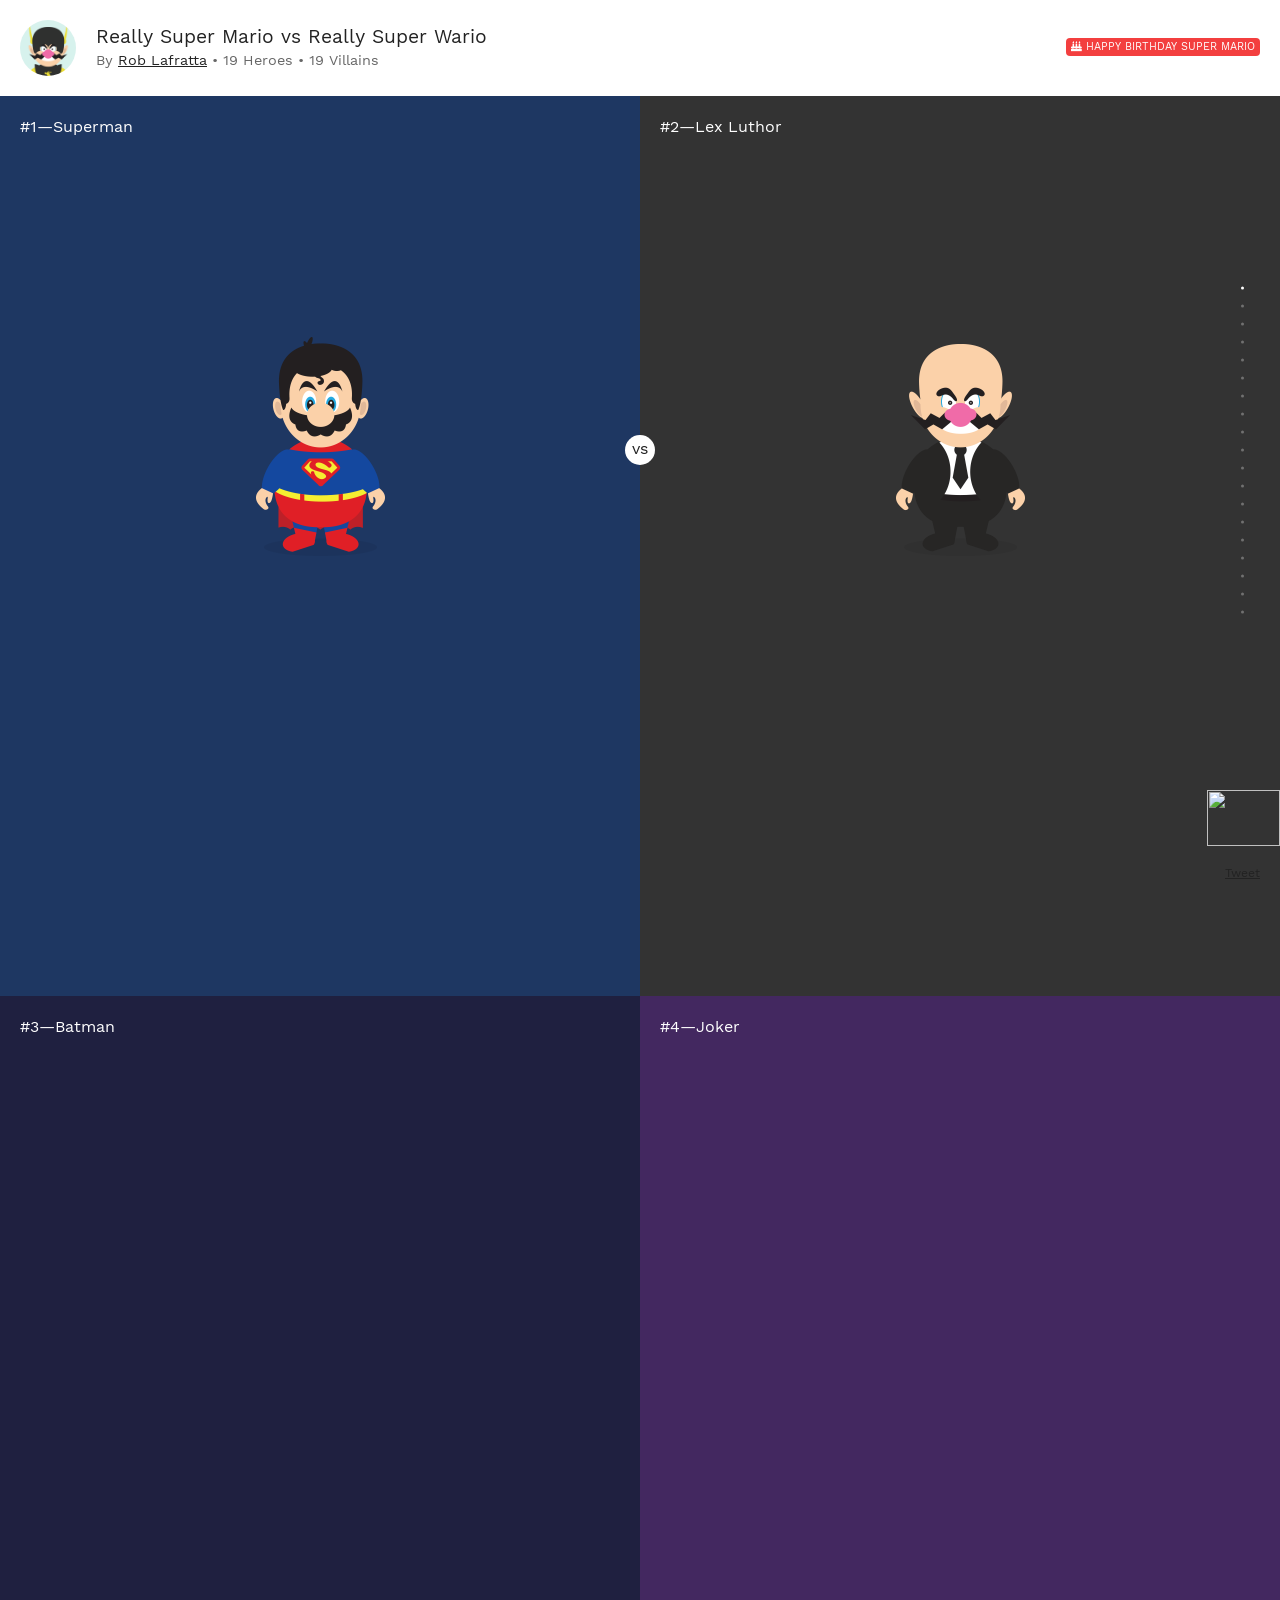
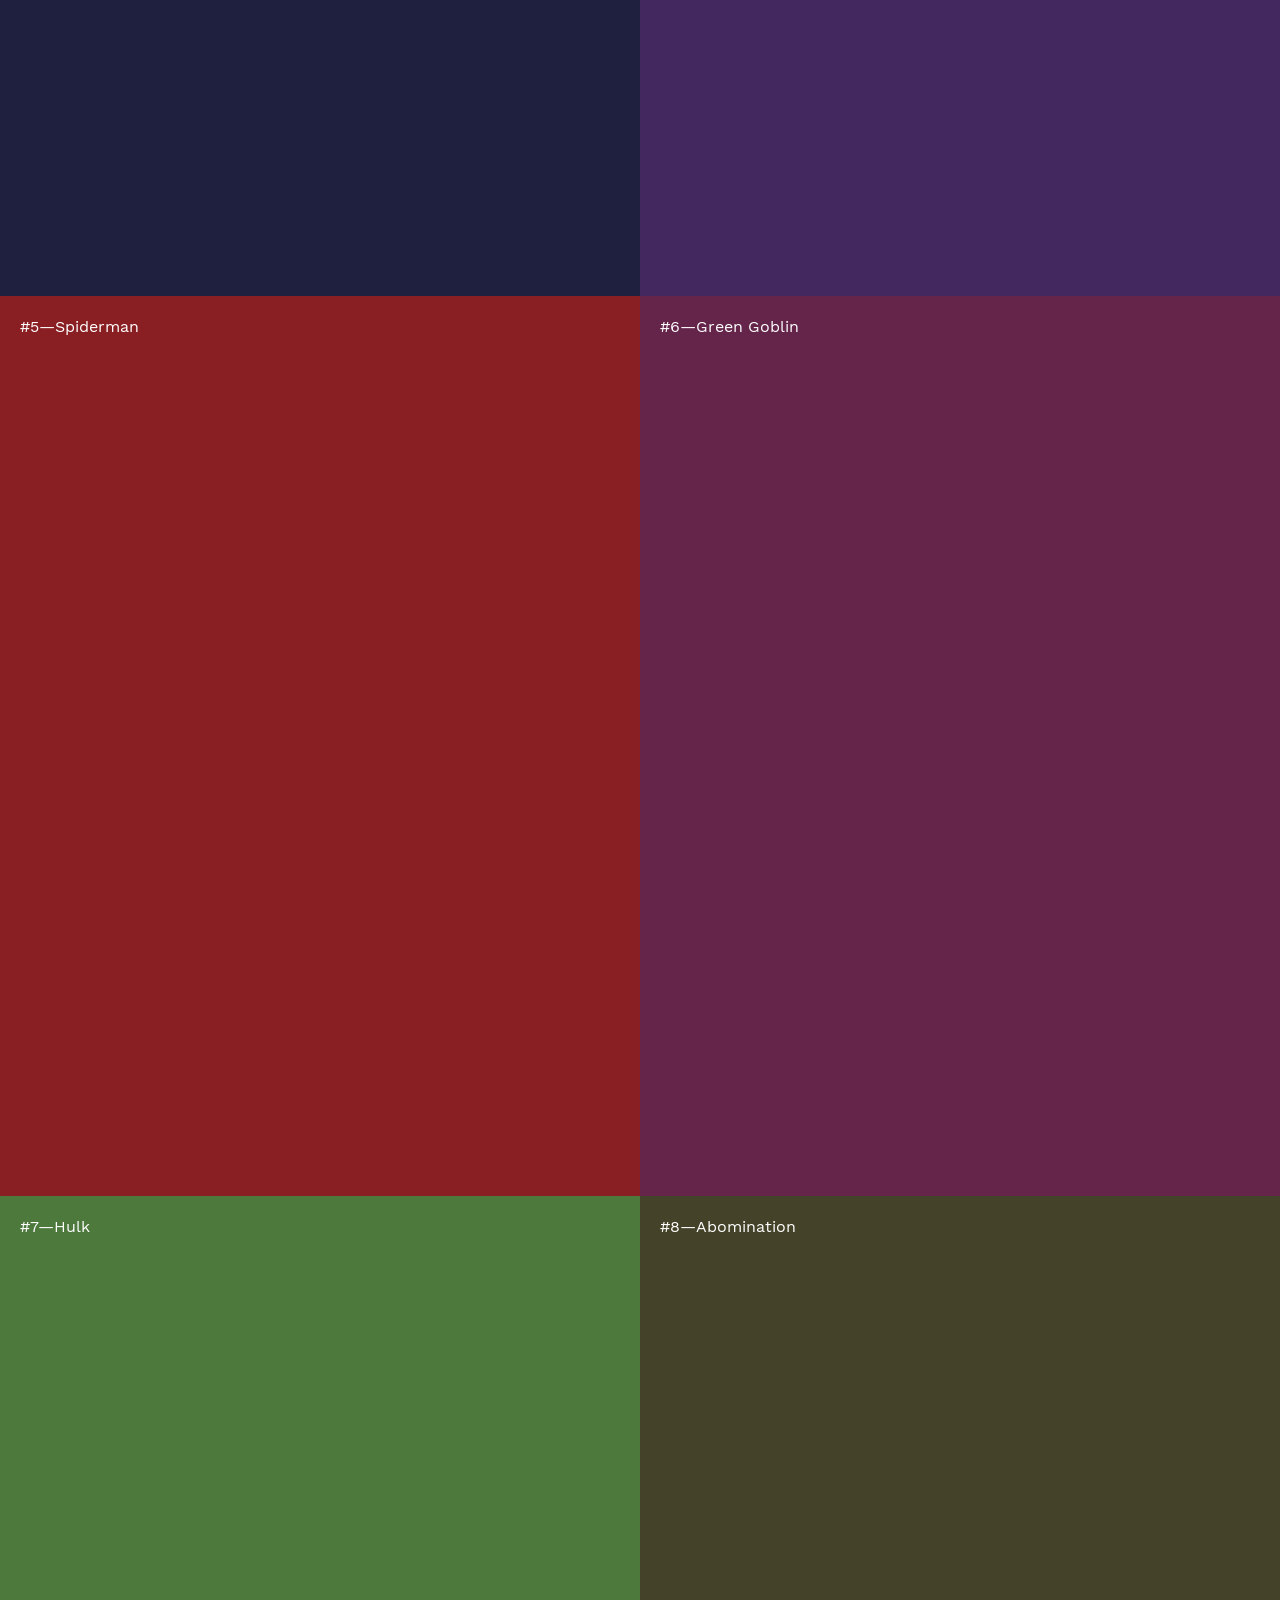
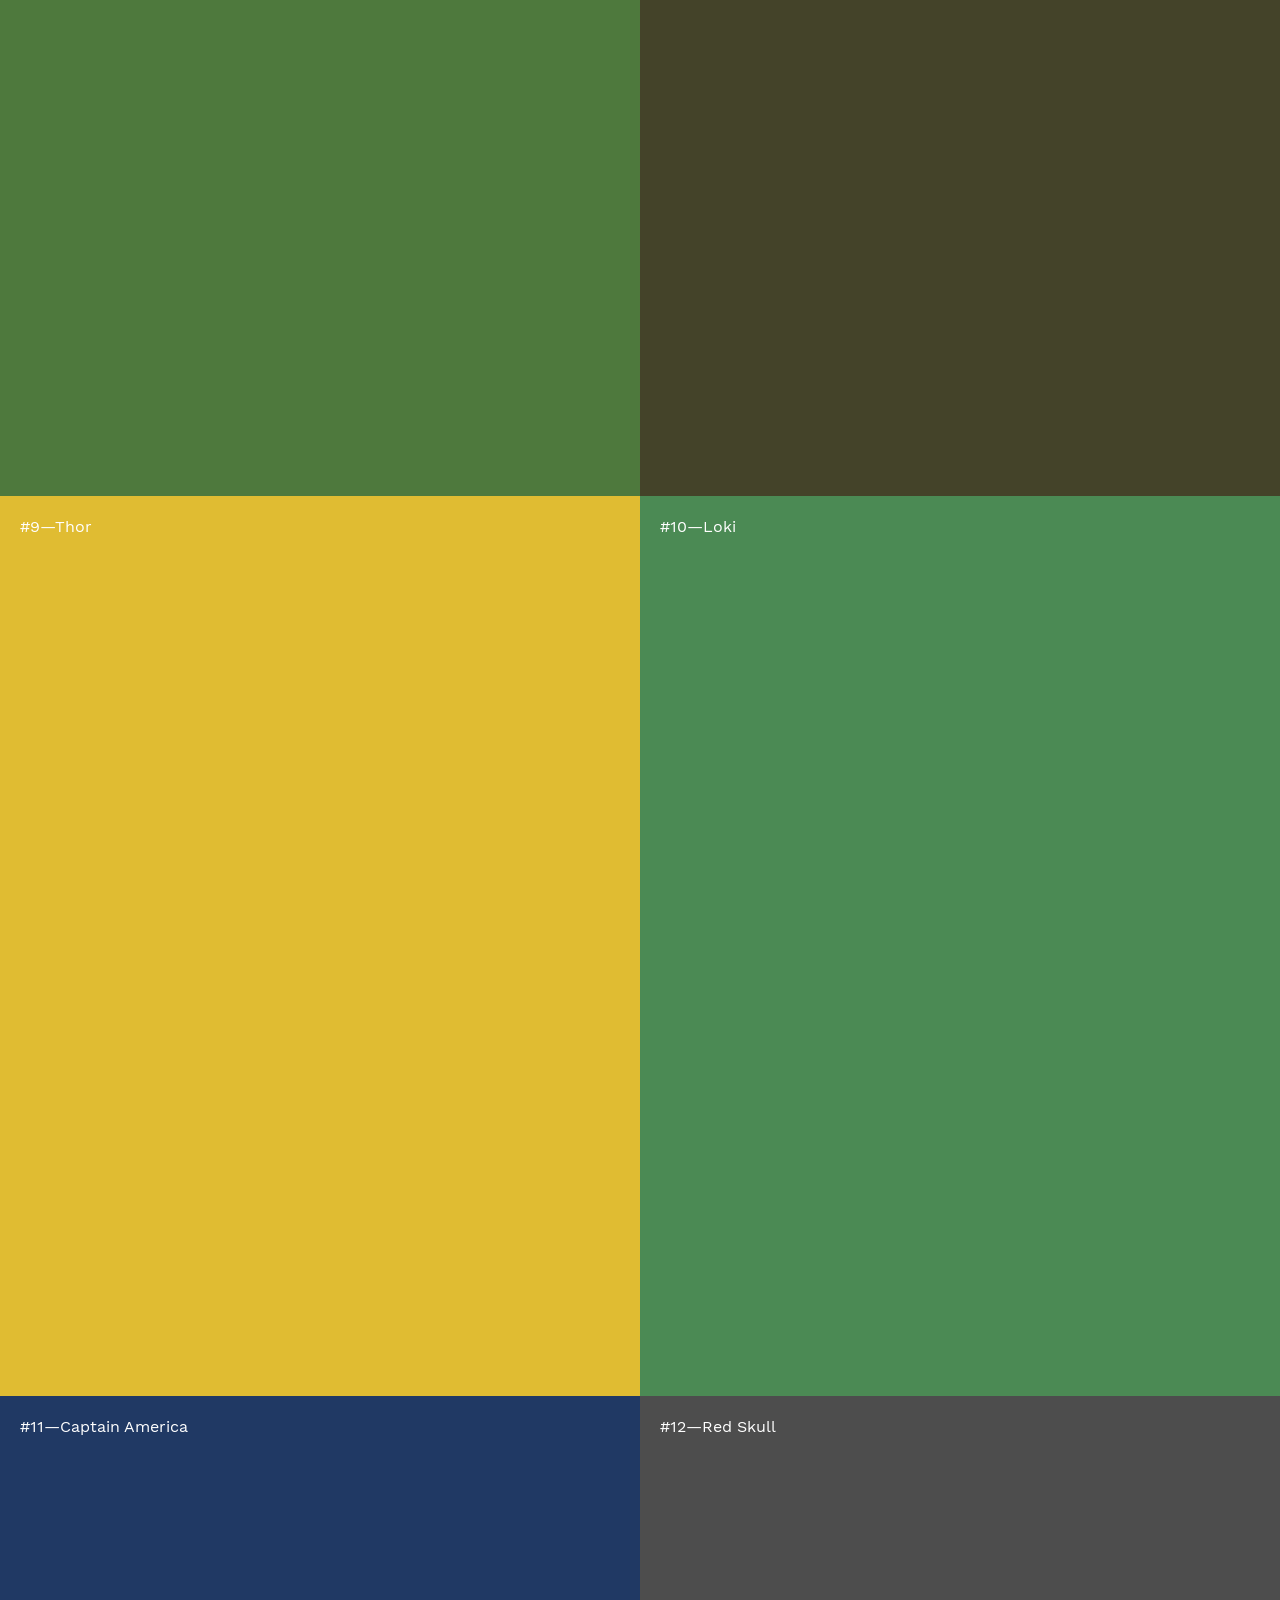
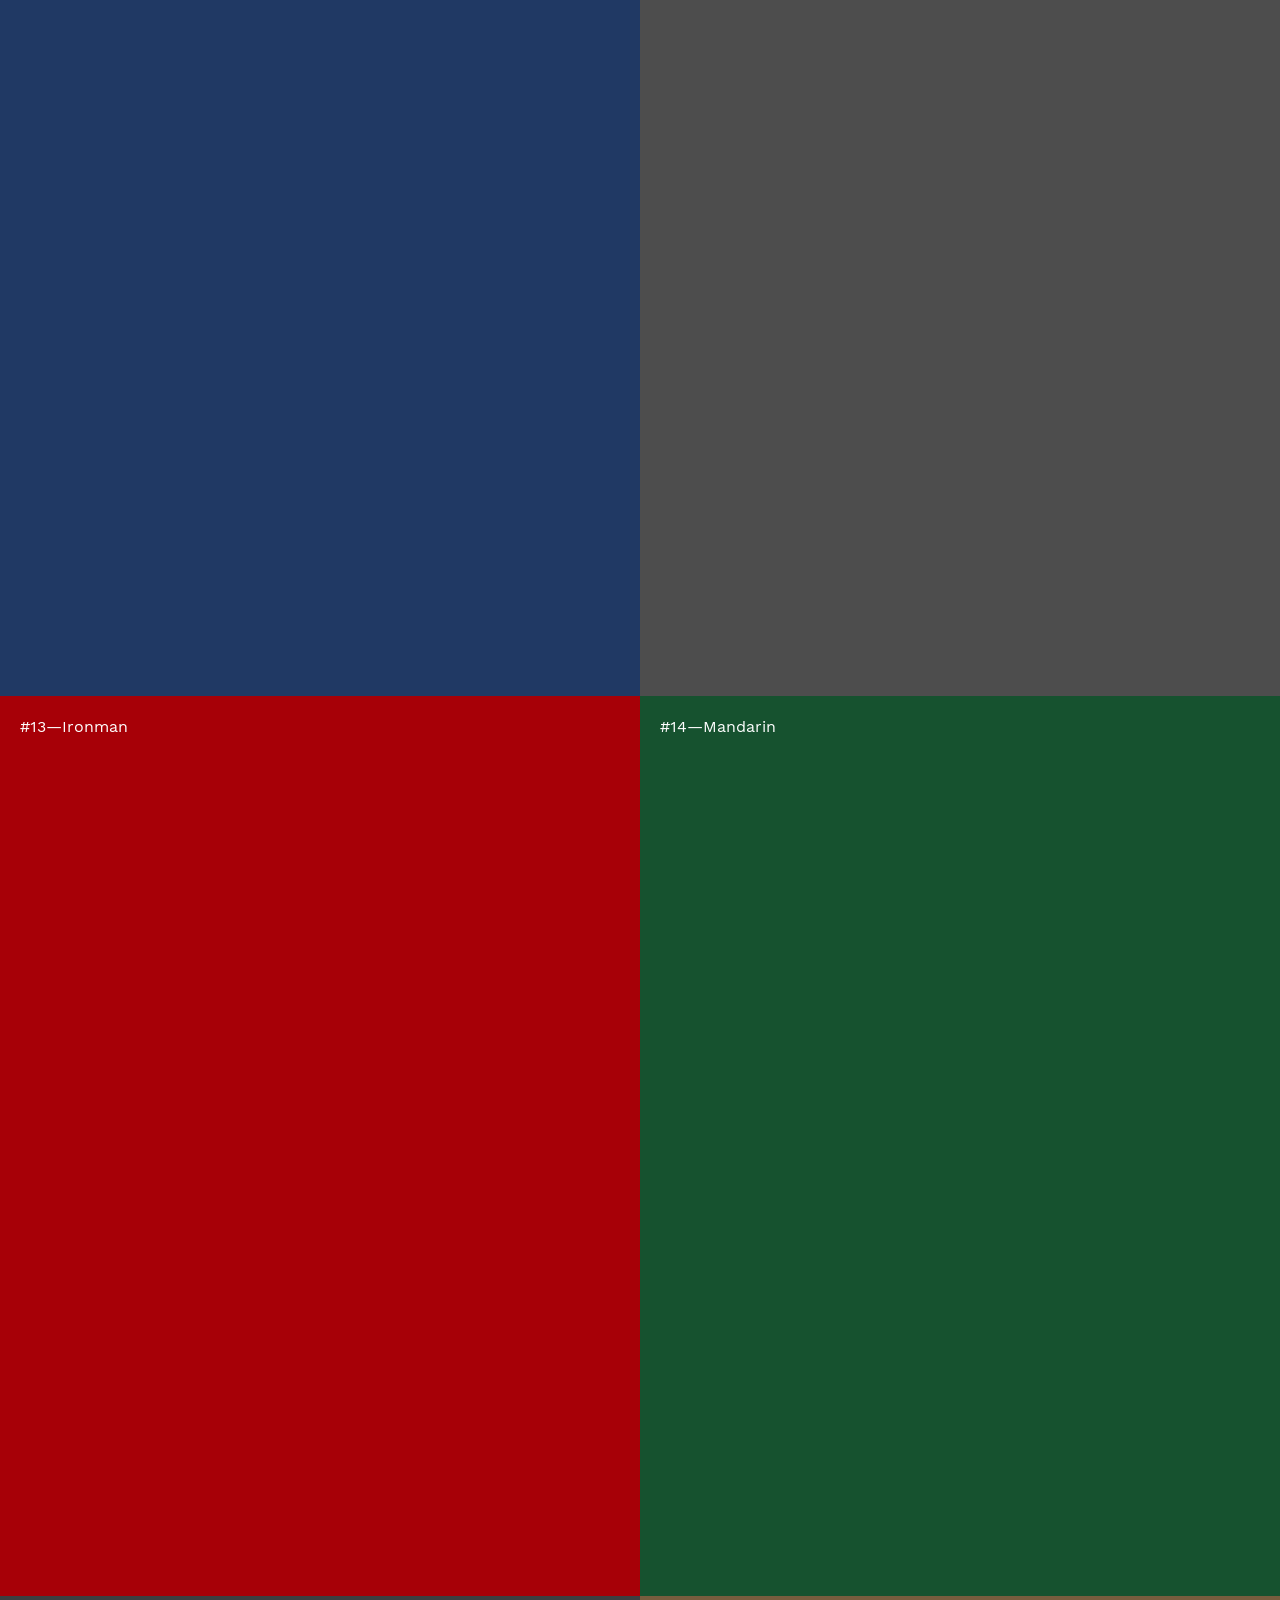
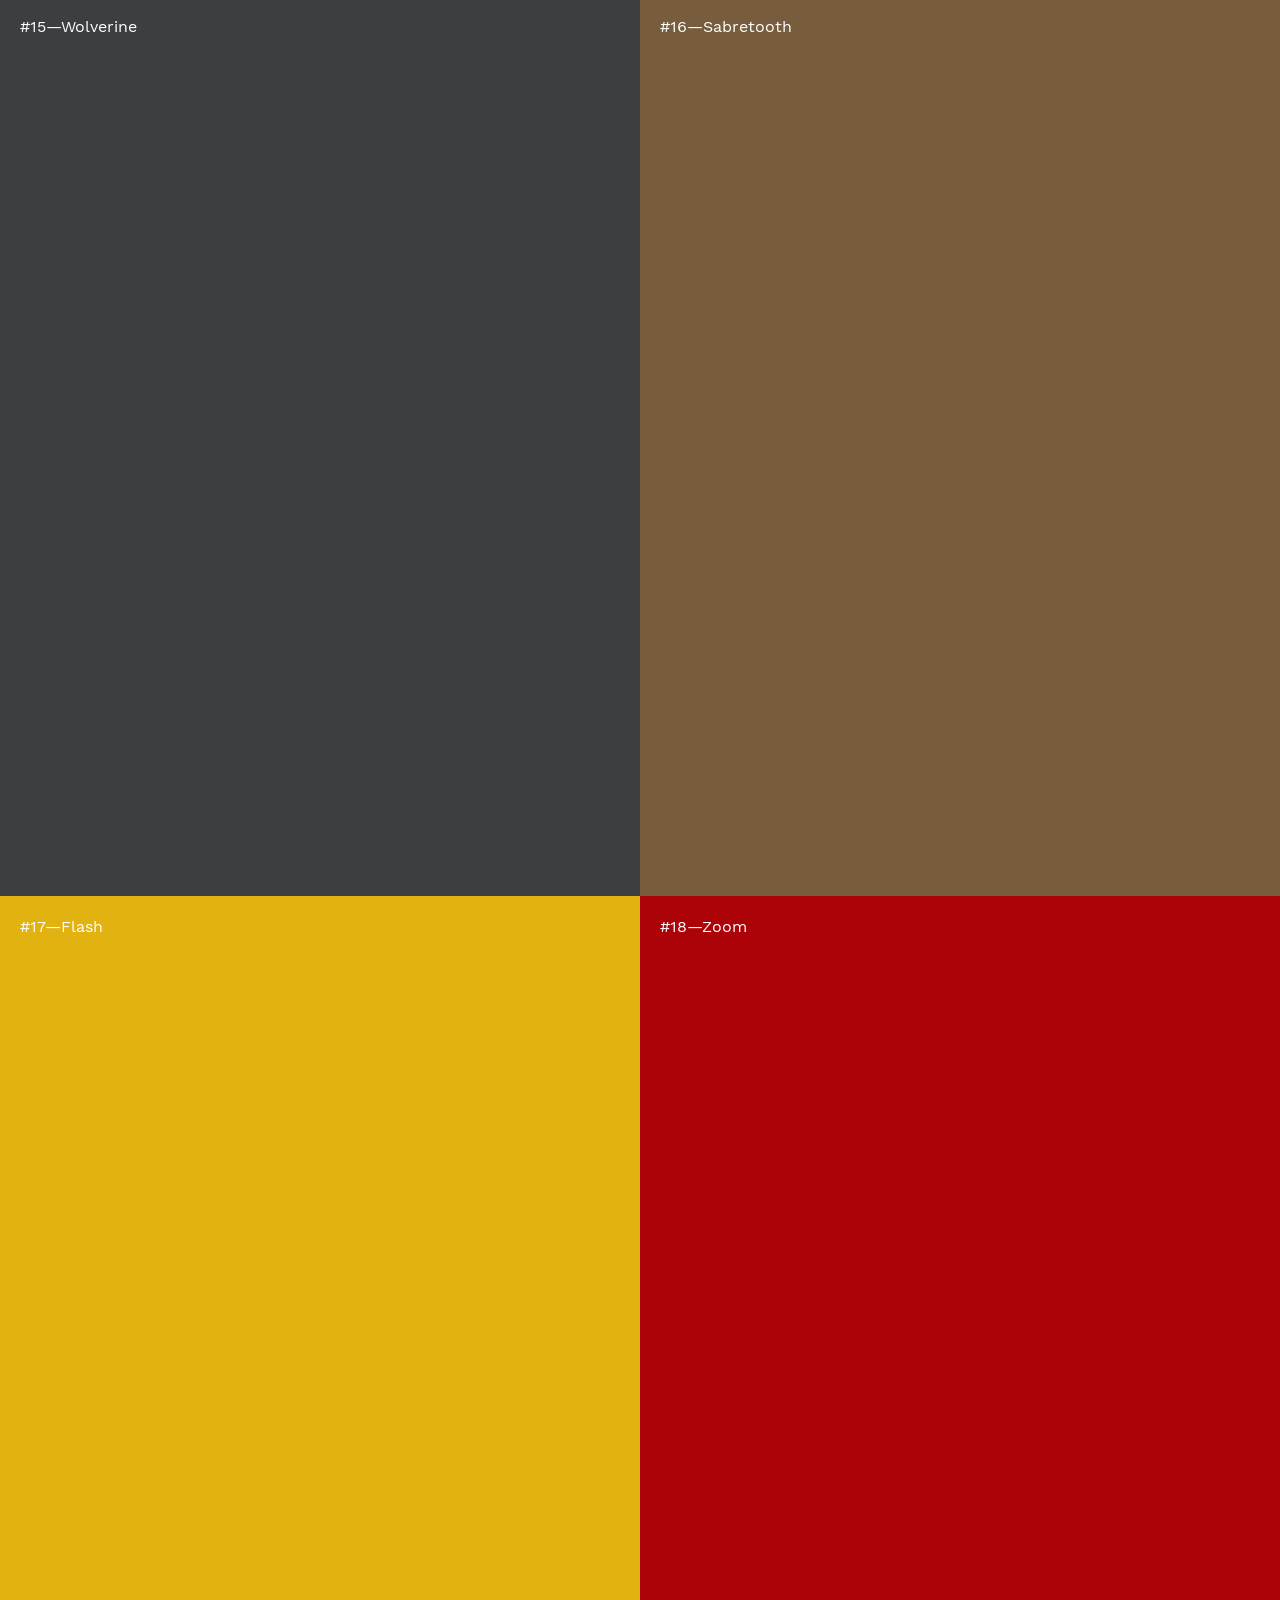
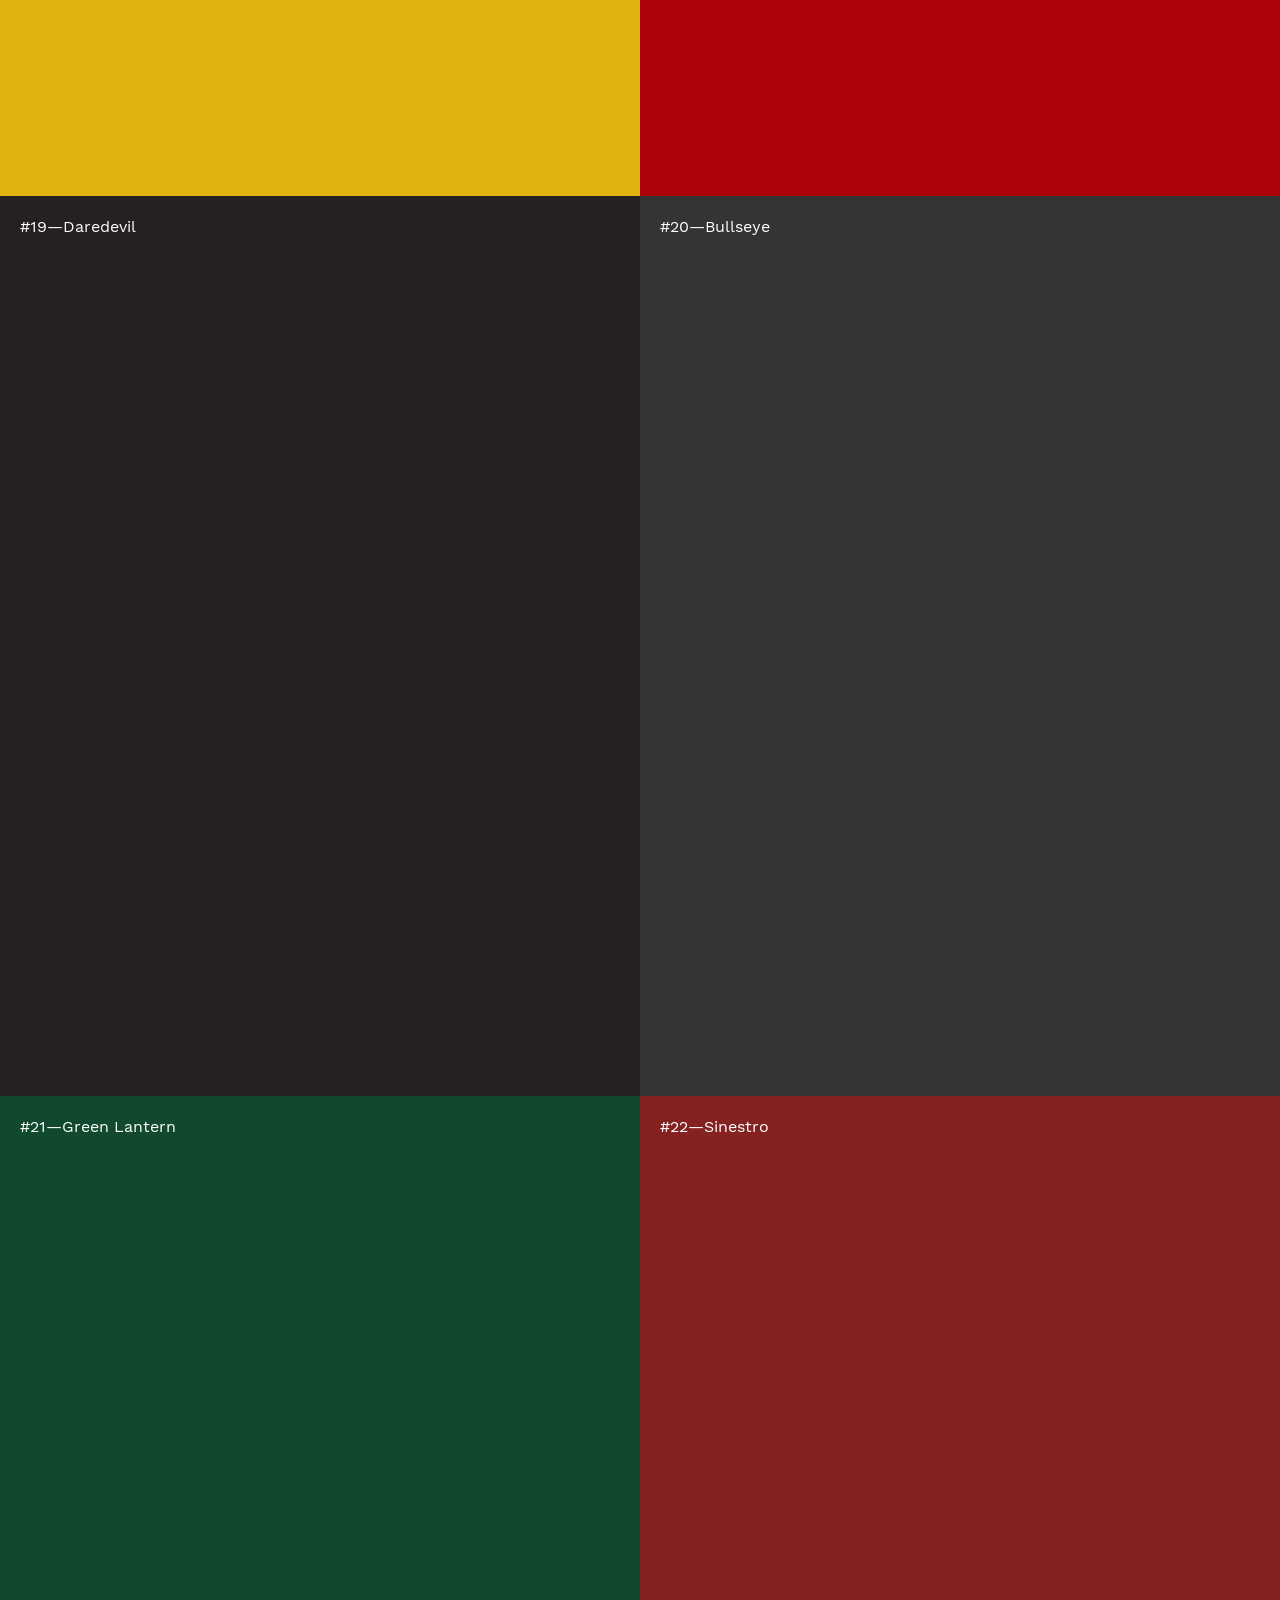
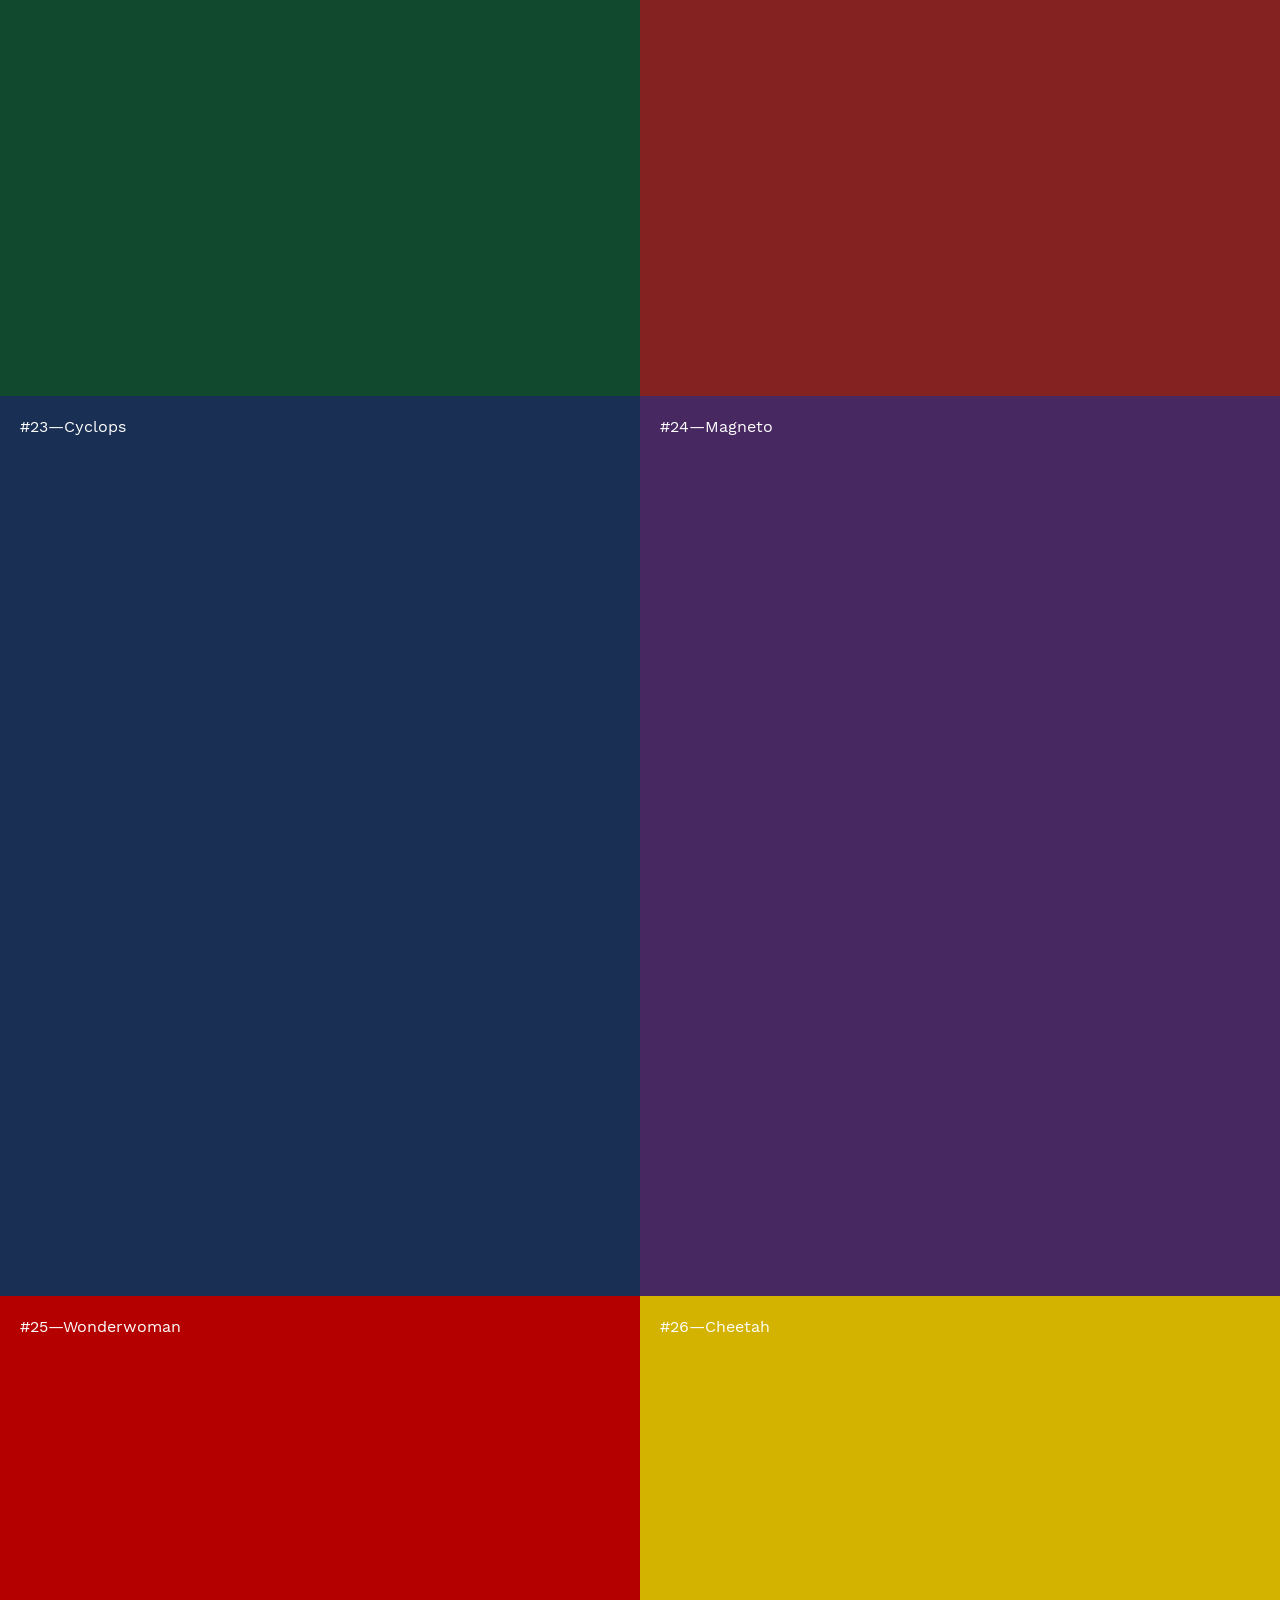
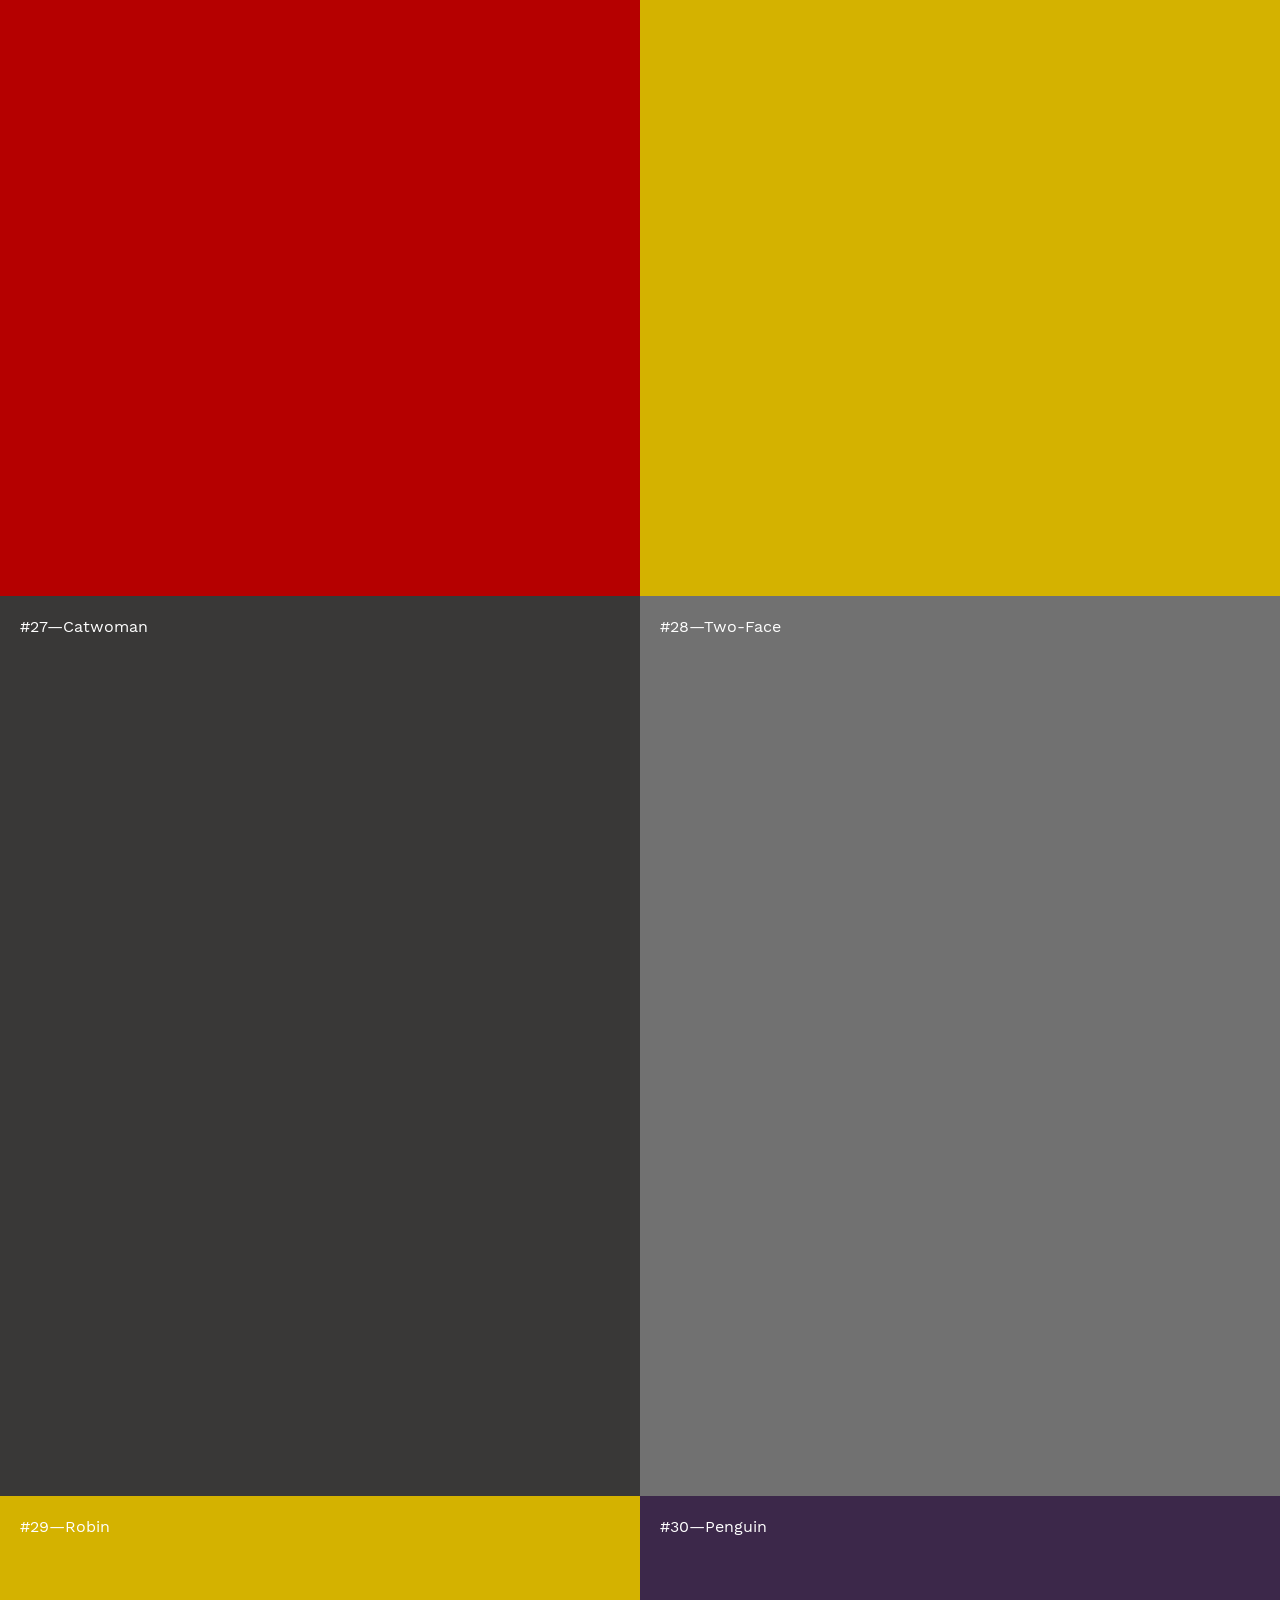
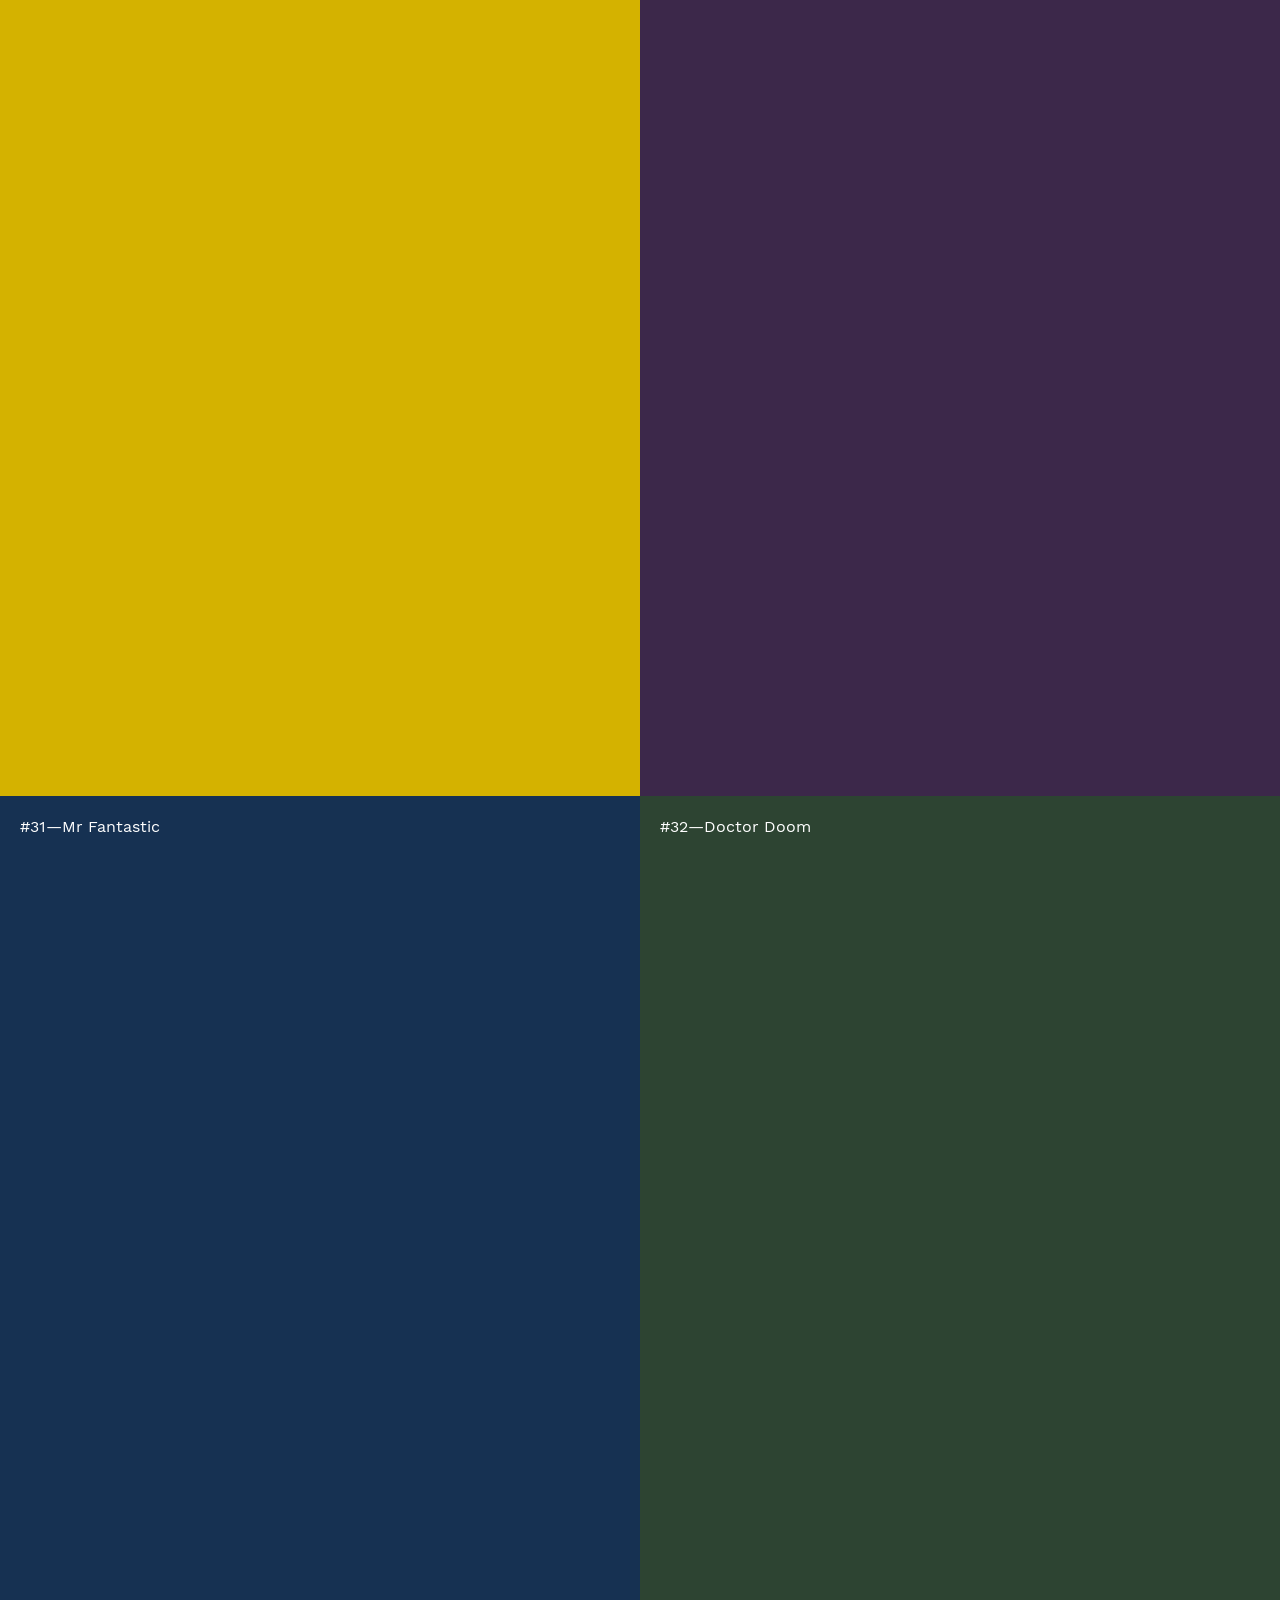
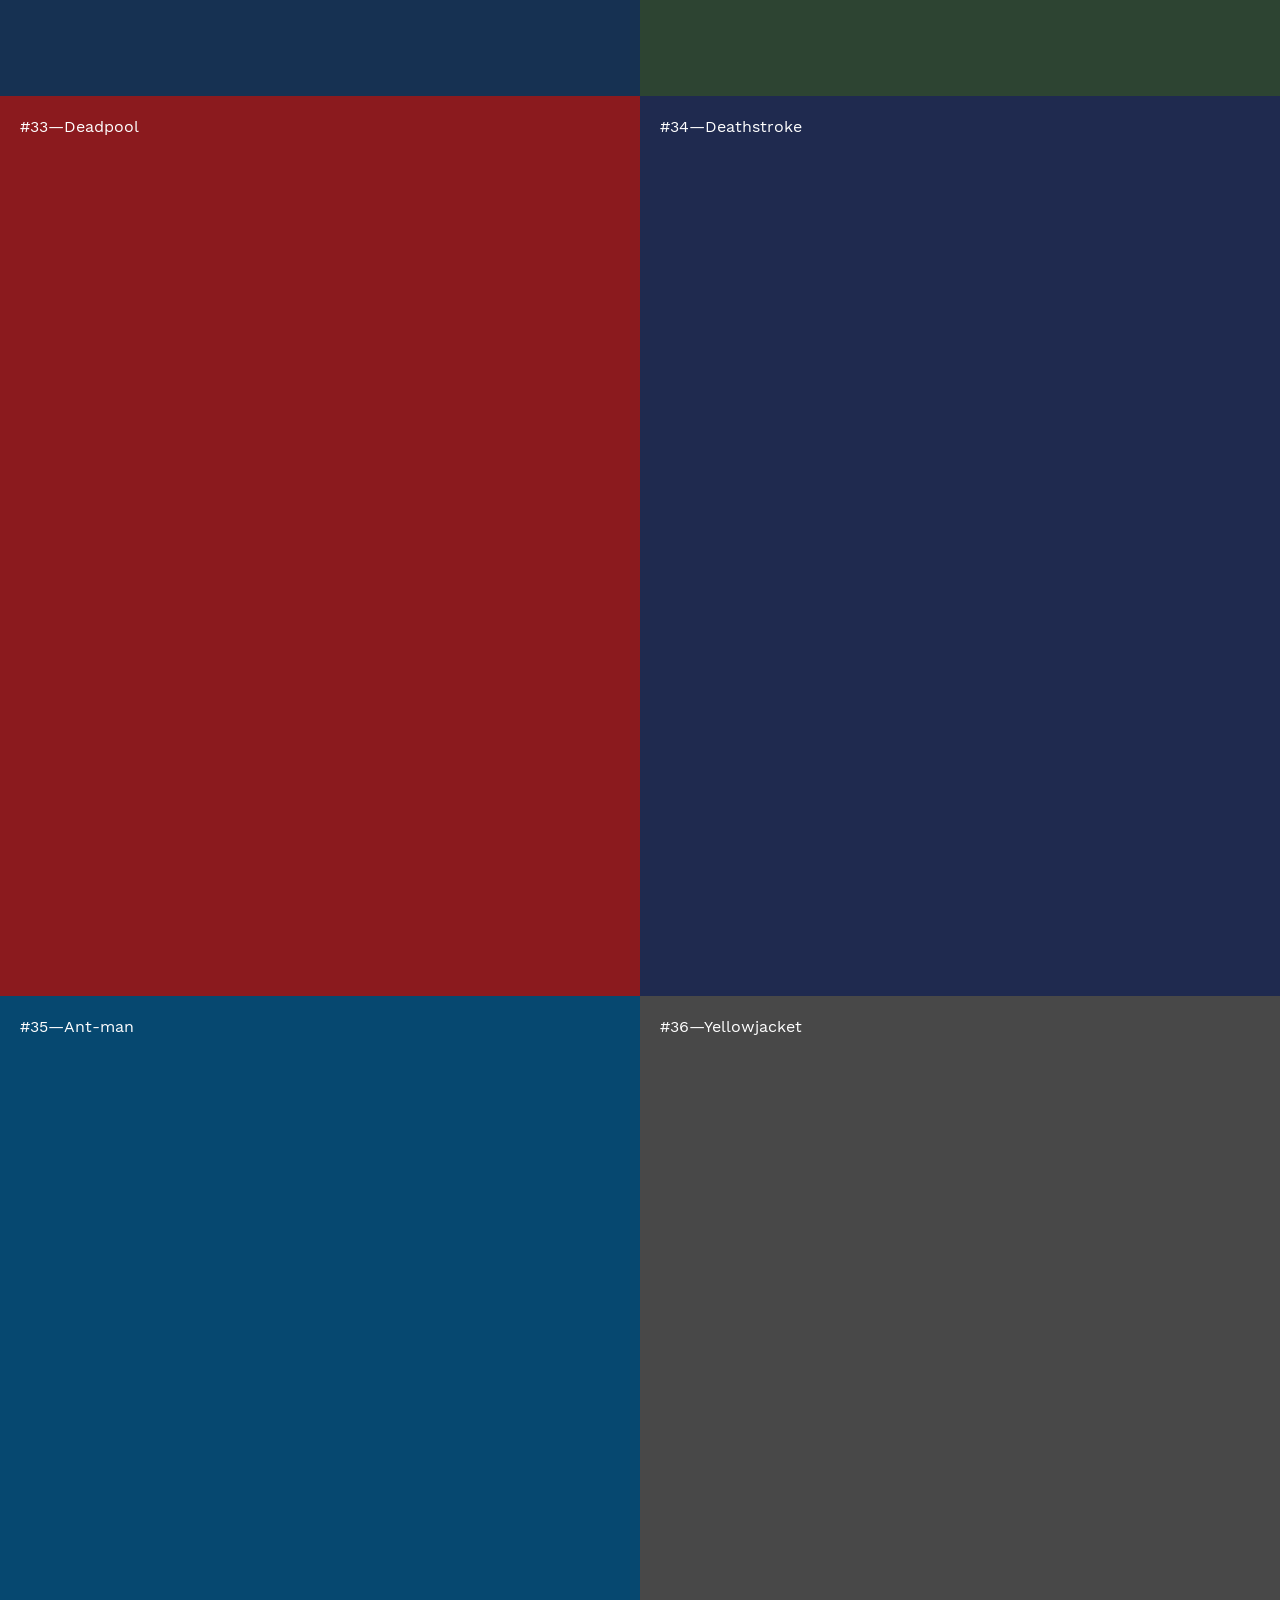
==== commit 454866c3: "Centralize analytics loader into shared script" ====
--- a/mariowario/index.html
+++ b/mariowario/index.html
@@ -43,6 +43,7 @@
 <link rel="stylesheet" type="text/css" href="../css/super.css" />
 <link rel="stylesheet" href="https://maxcdn.bootstrapcdn.com/font-awesome/4.4.0/css/font-awesome.min.css">
 <script async src="../js/vendor/modernizr-2.8.3.min.js"></script>
+<script src="../js/analytics.js"></script>
 </head>
 <body>
 <div id="fb-root"></div>
@@ -301,17 +302,6 @@
 	});
 </script>
 
-
-<script>
-      (function(i,s,o,g,r,a,m){i['GoogleAnalyticsObject']=r;i[r]=i[r]||function(){
-      (i[r].q=i[r].q||[]).push(arguments)},i[r].l=1*new Date();a=s.createElement(o),
-      m=s.getElementsByTagName(o)[0];a.async=1;a.src=g;m.parentNode.insertBefore(a,m)
-      })(window,document,'script','//www.google-analytics.com/analytics.js','ga');
-
-      ga('create', 'UA-546243-2', 'auto');
-      ga('send', 'pageview');
-
-    </script>
 <script>document.getElementById("copyright-year").textContent = new Date().getFullYear();</script>
 </body>
 </html>
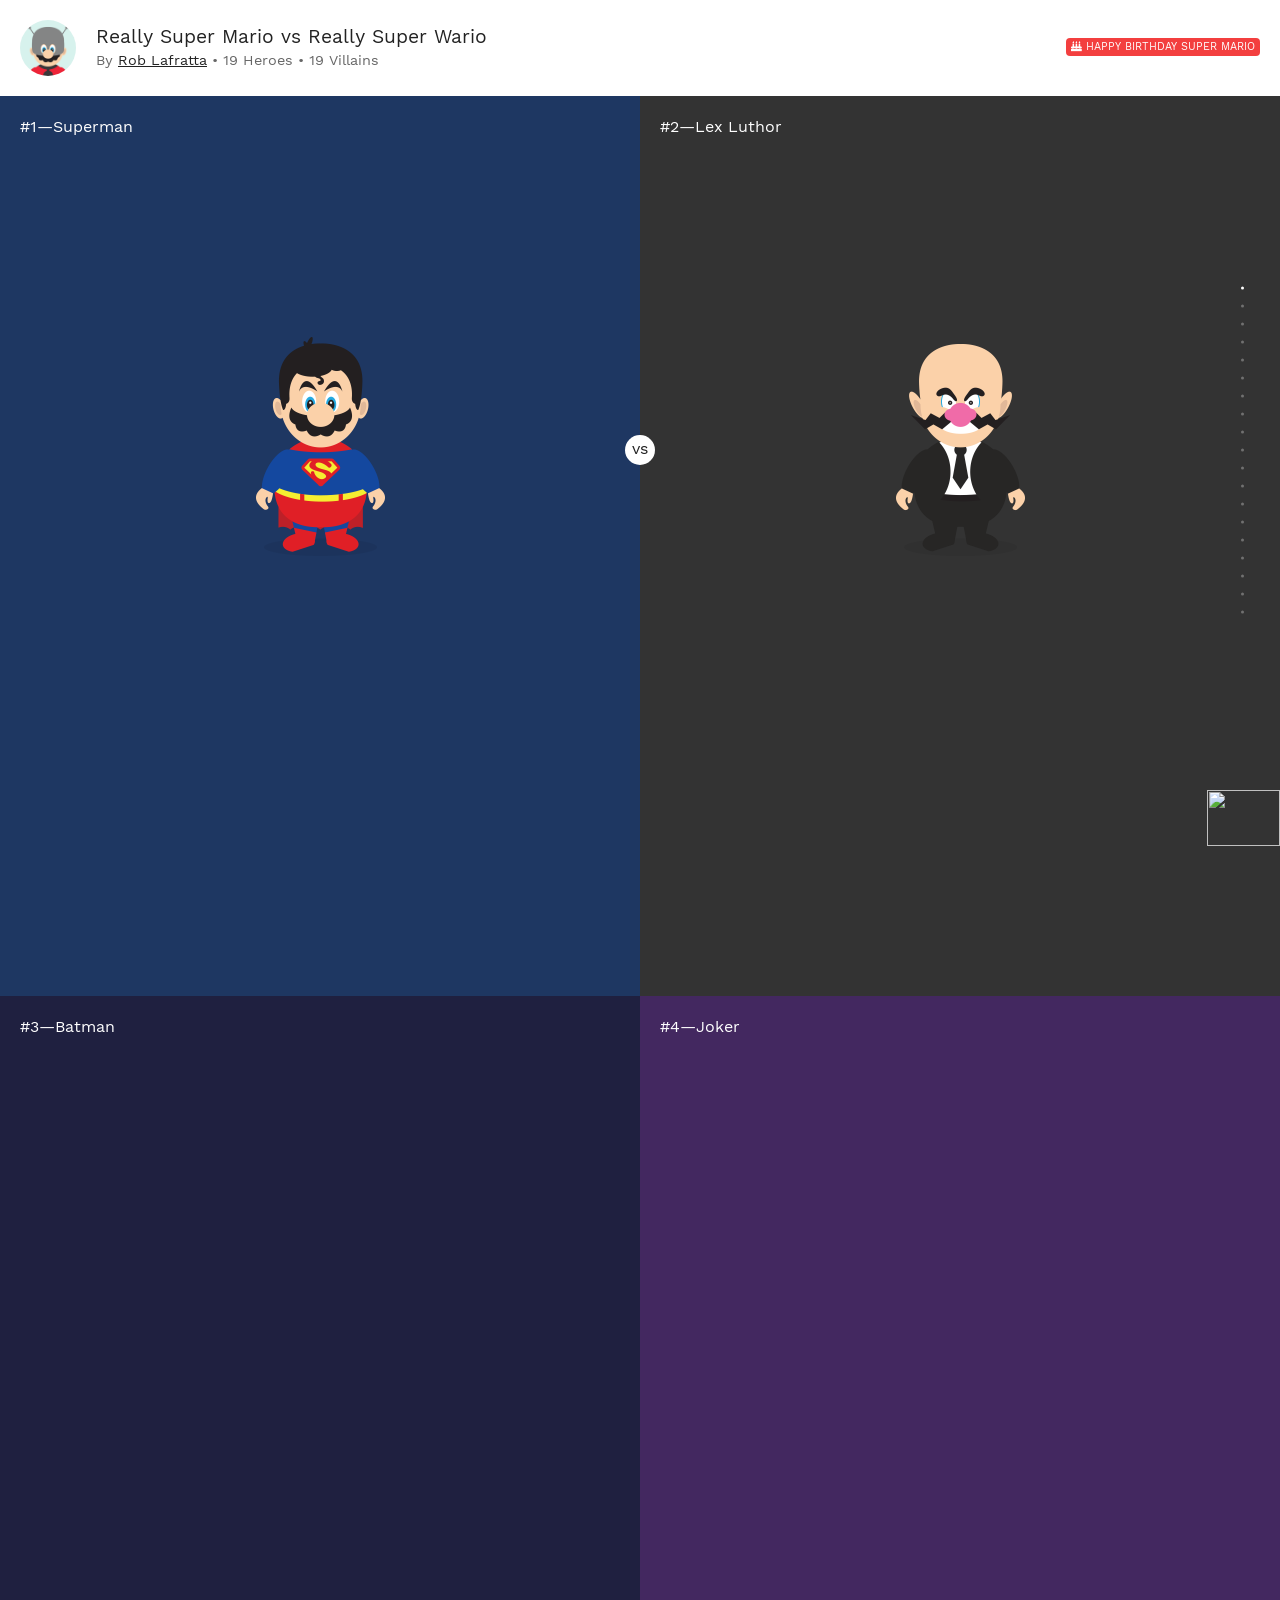
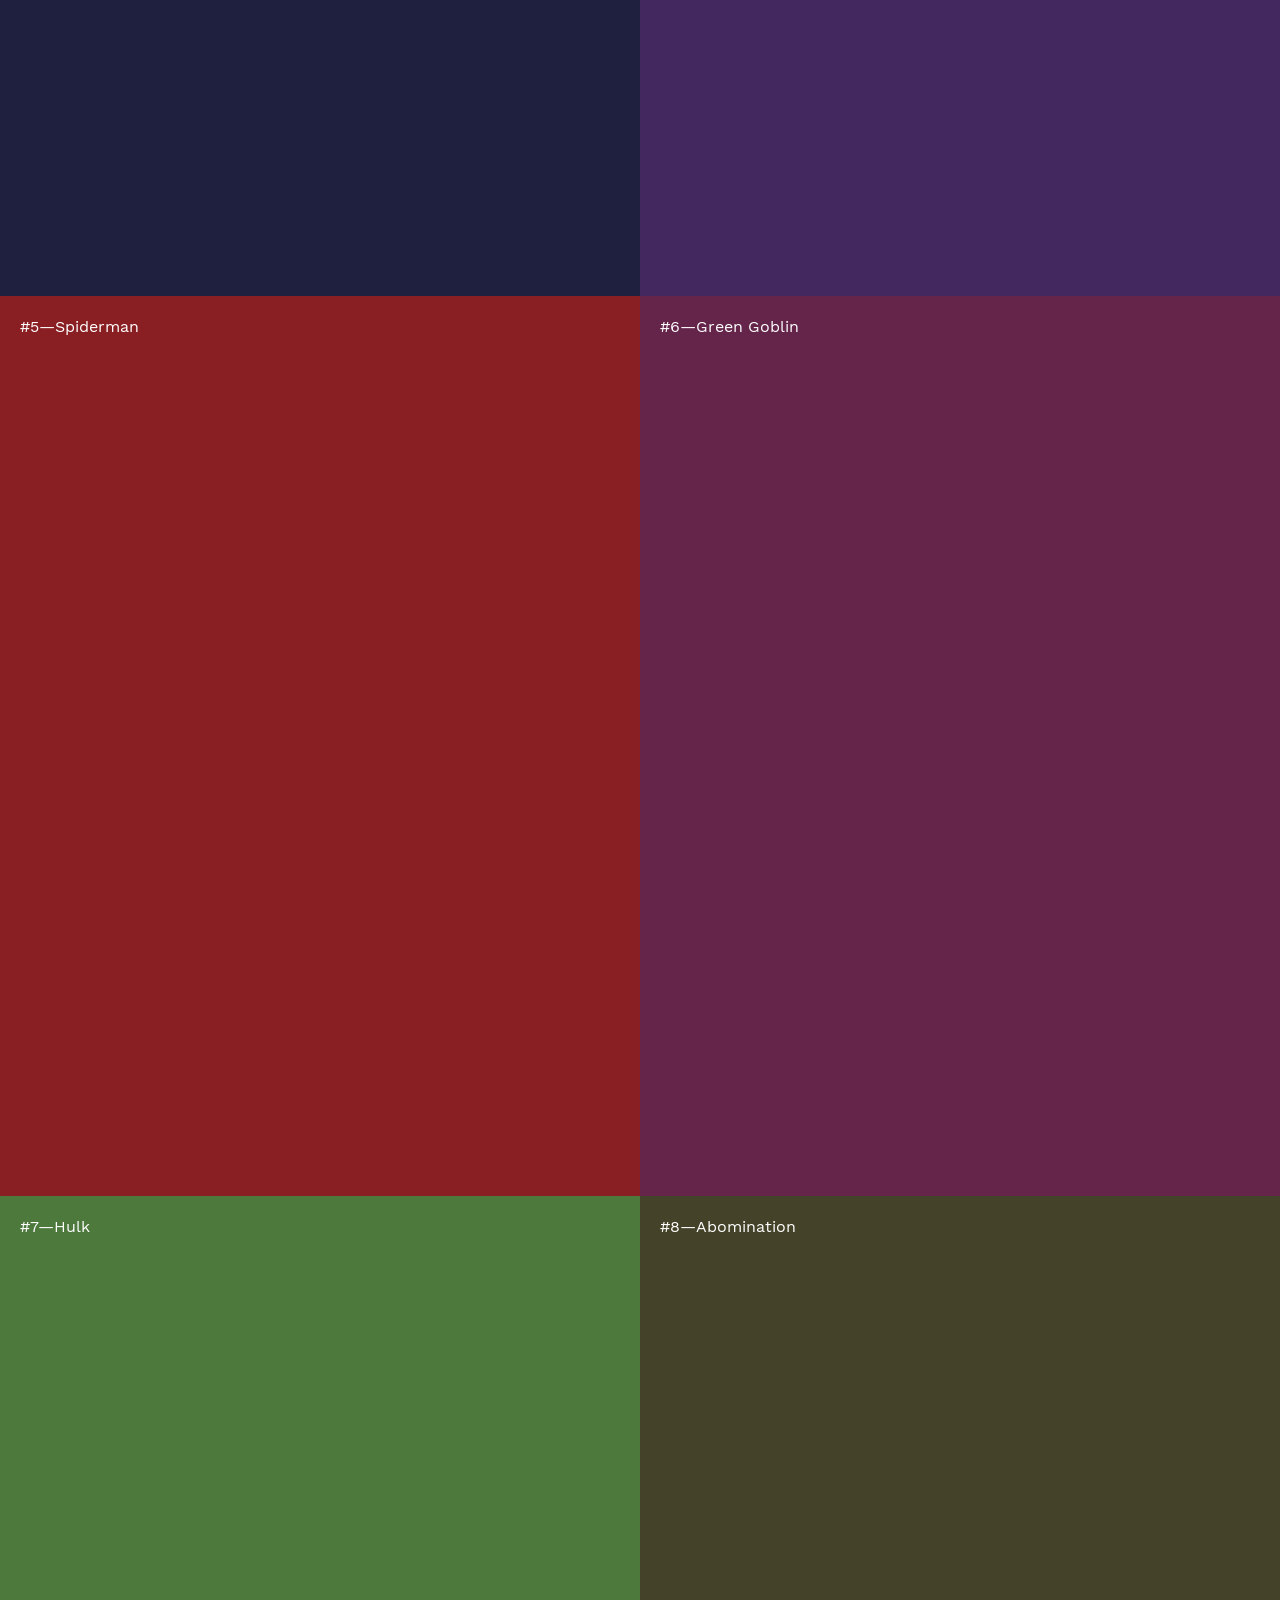
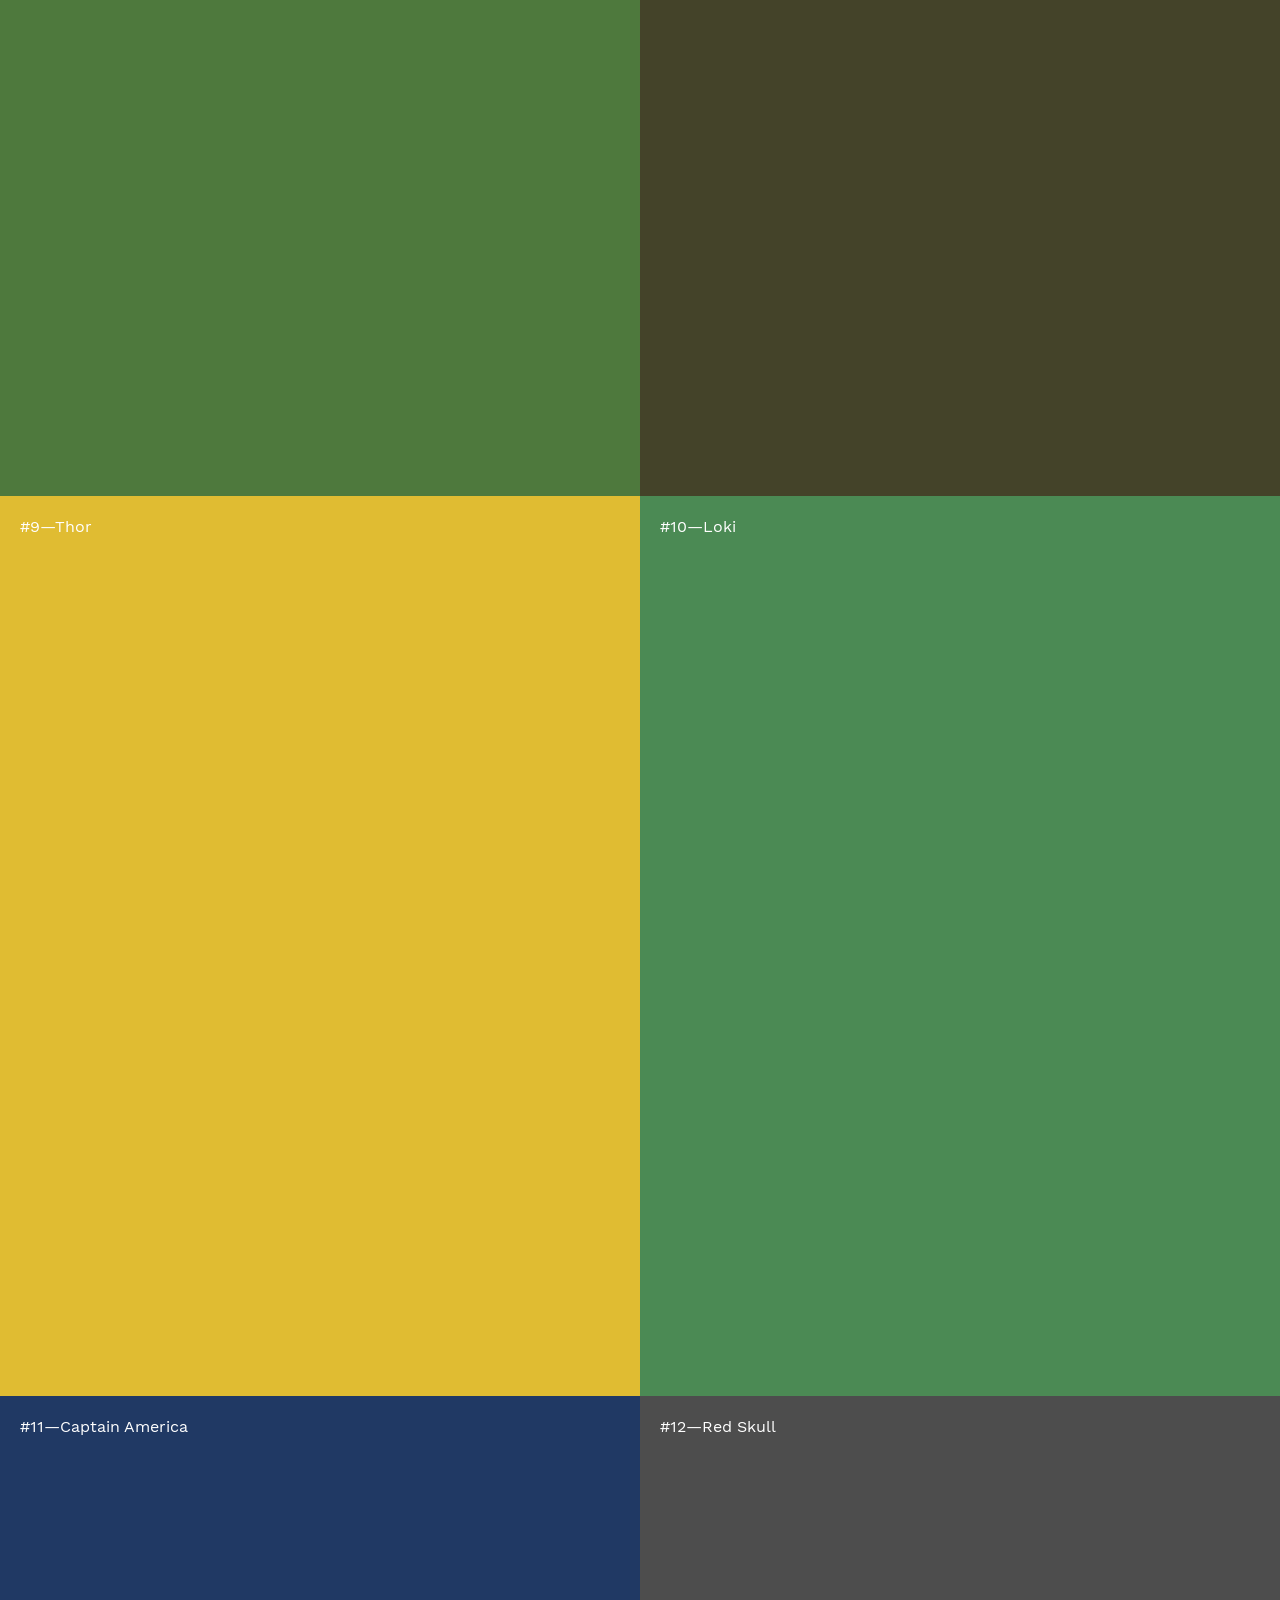
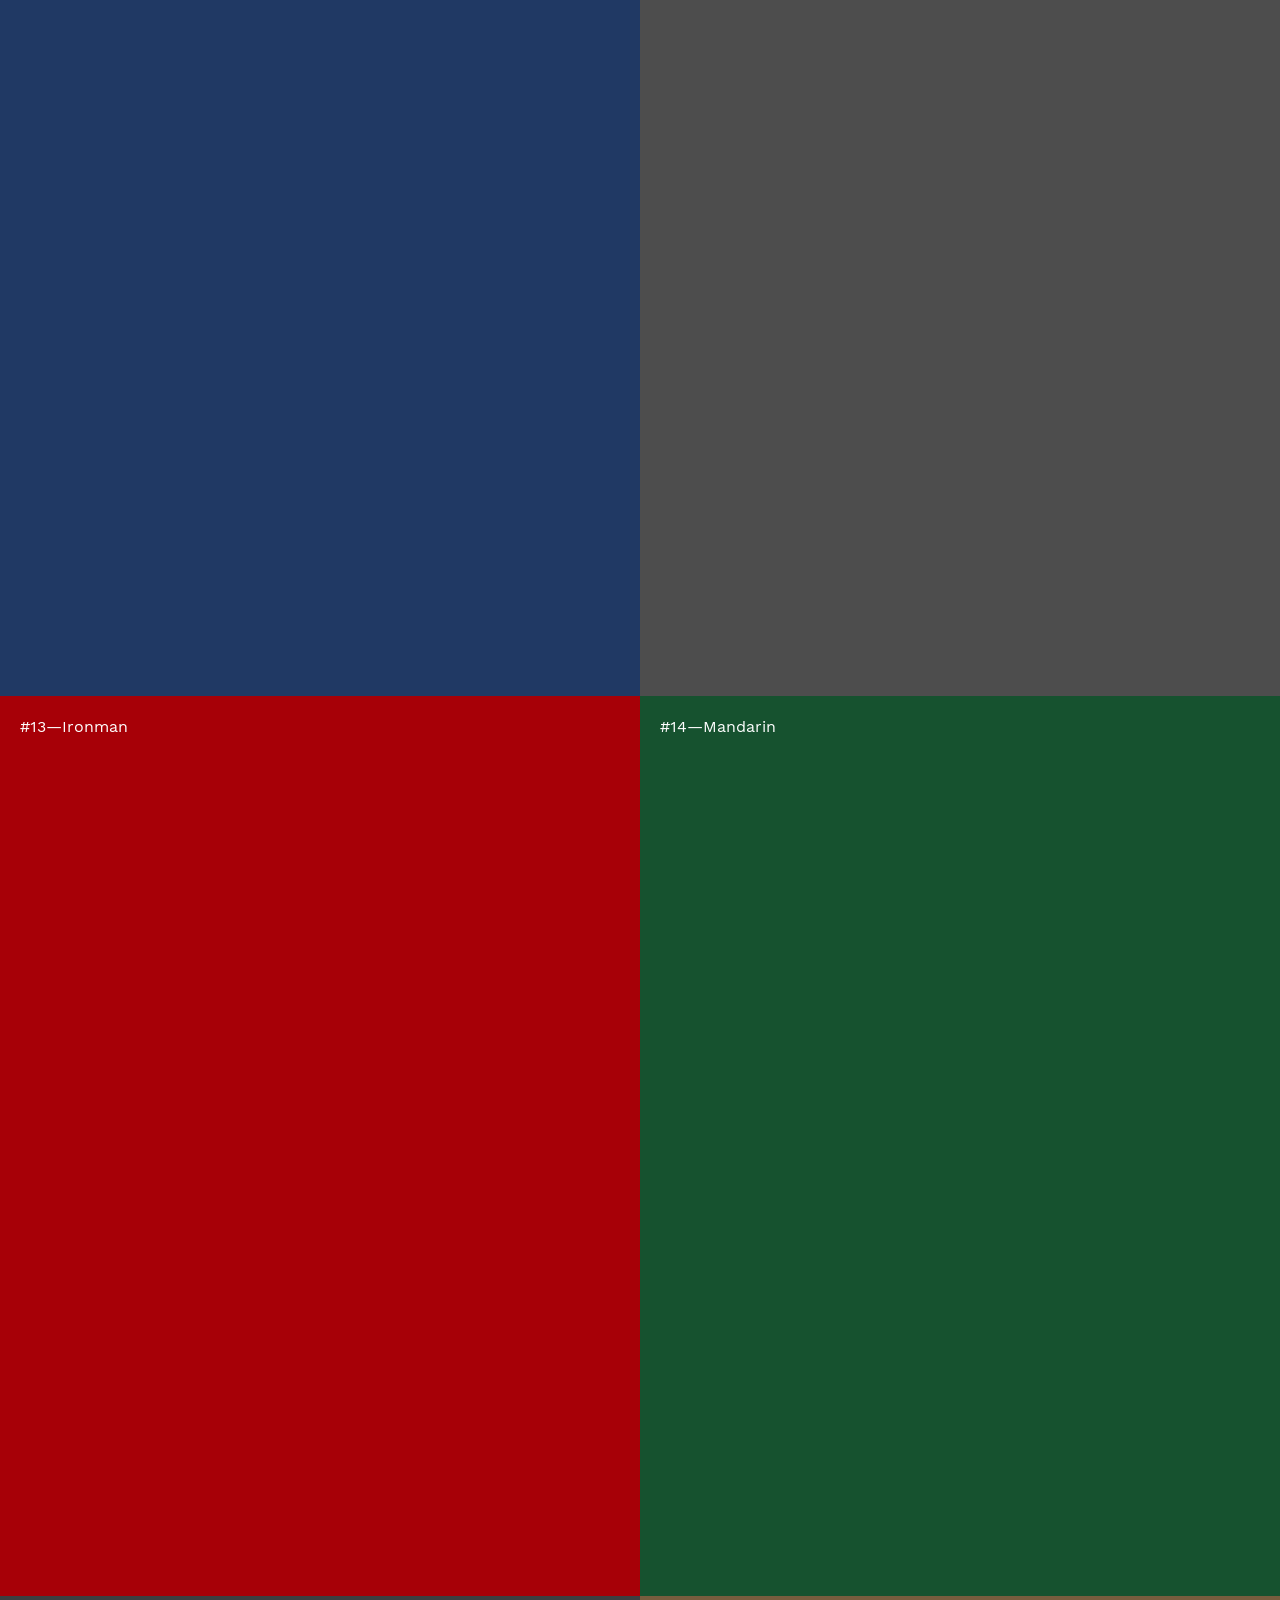
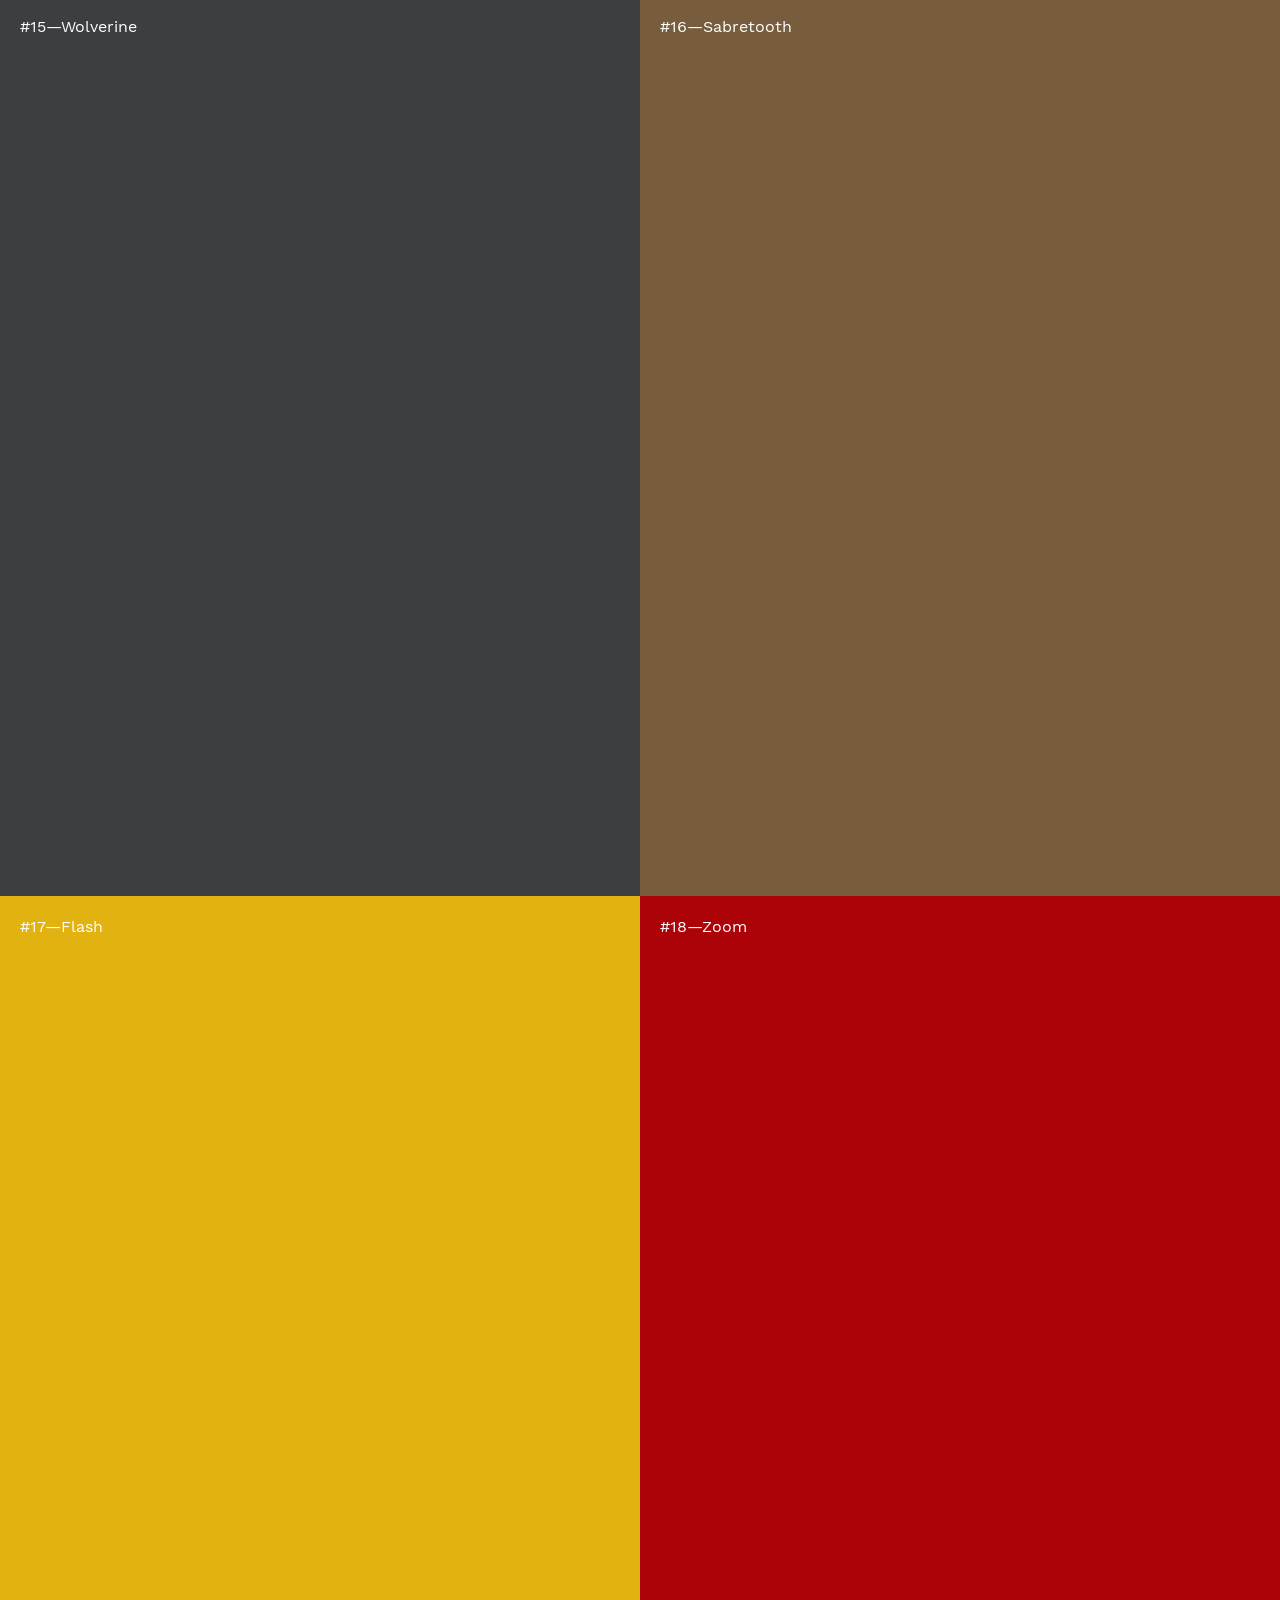
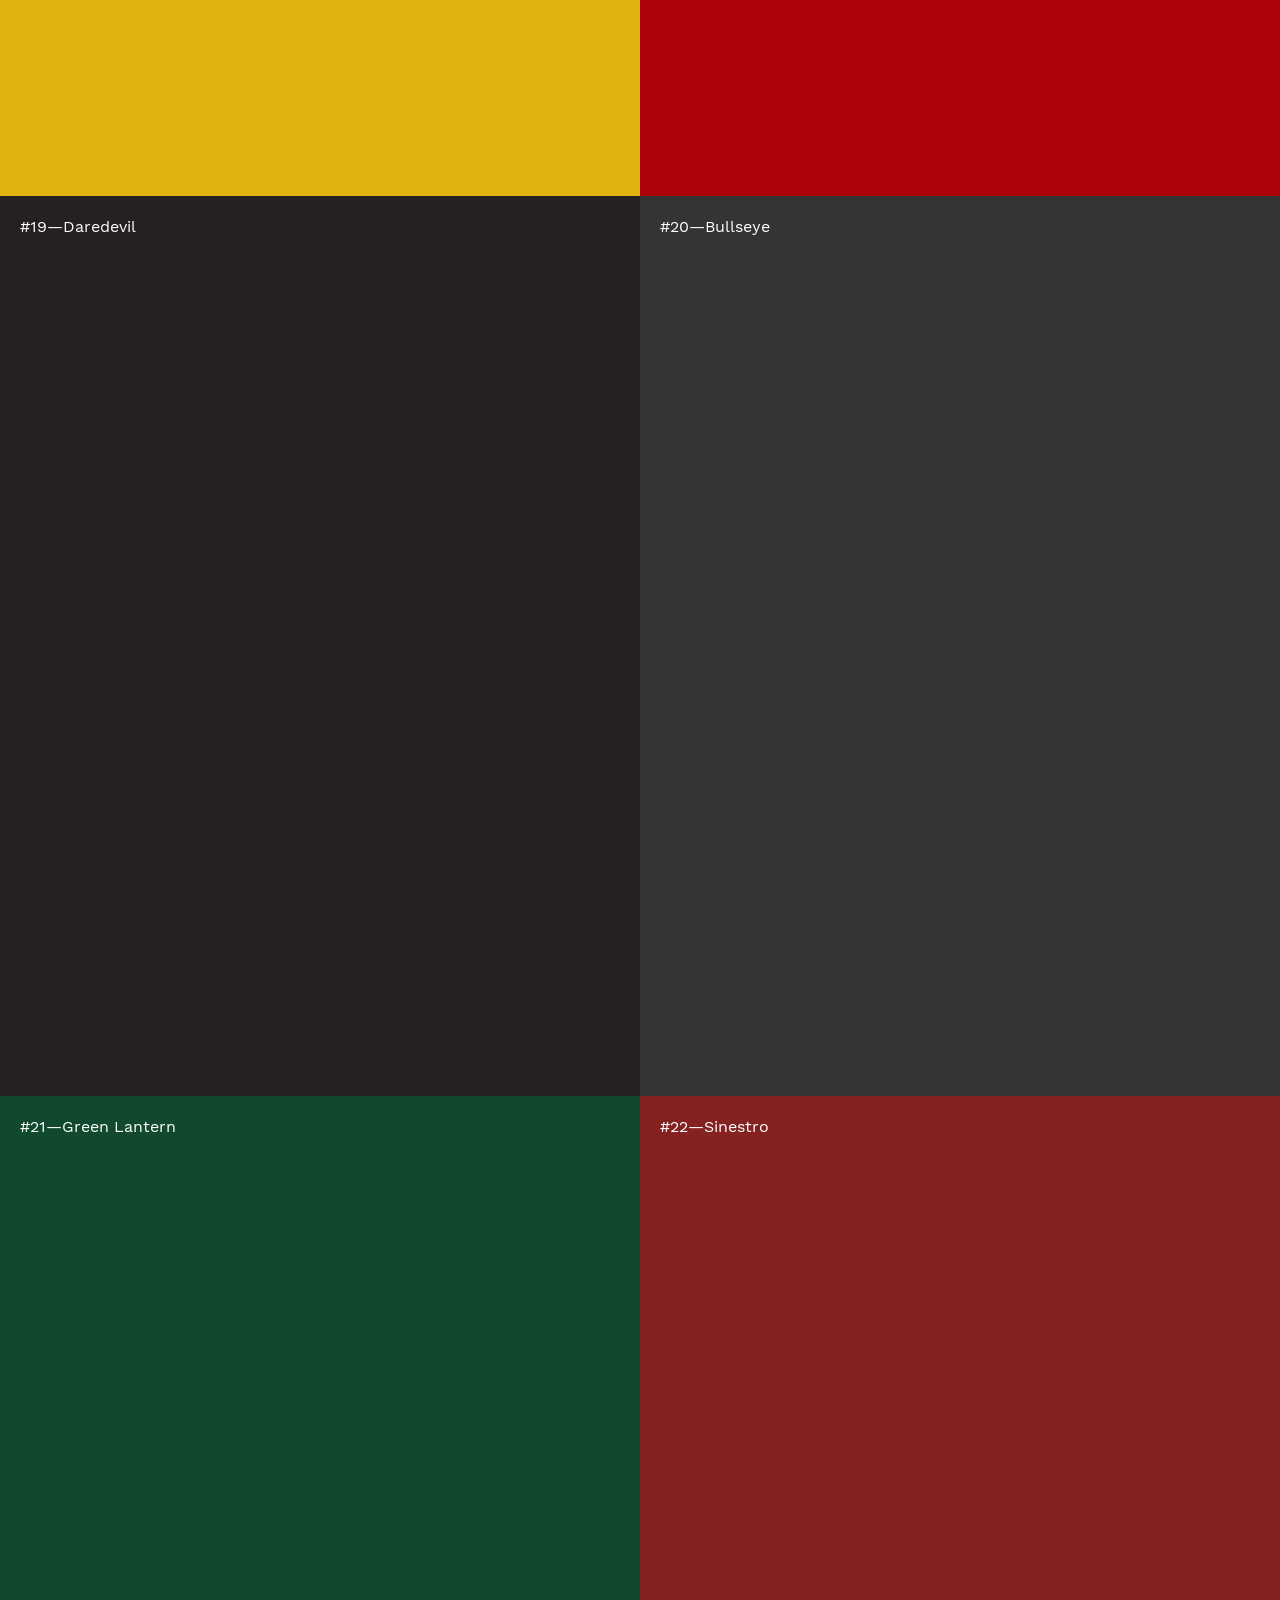
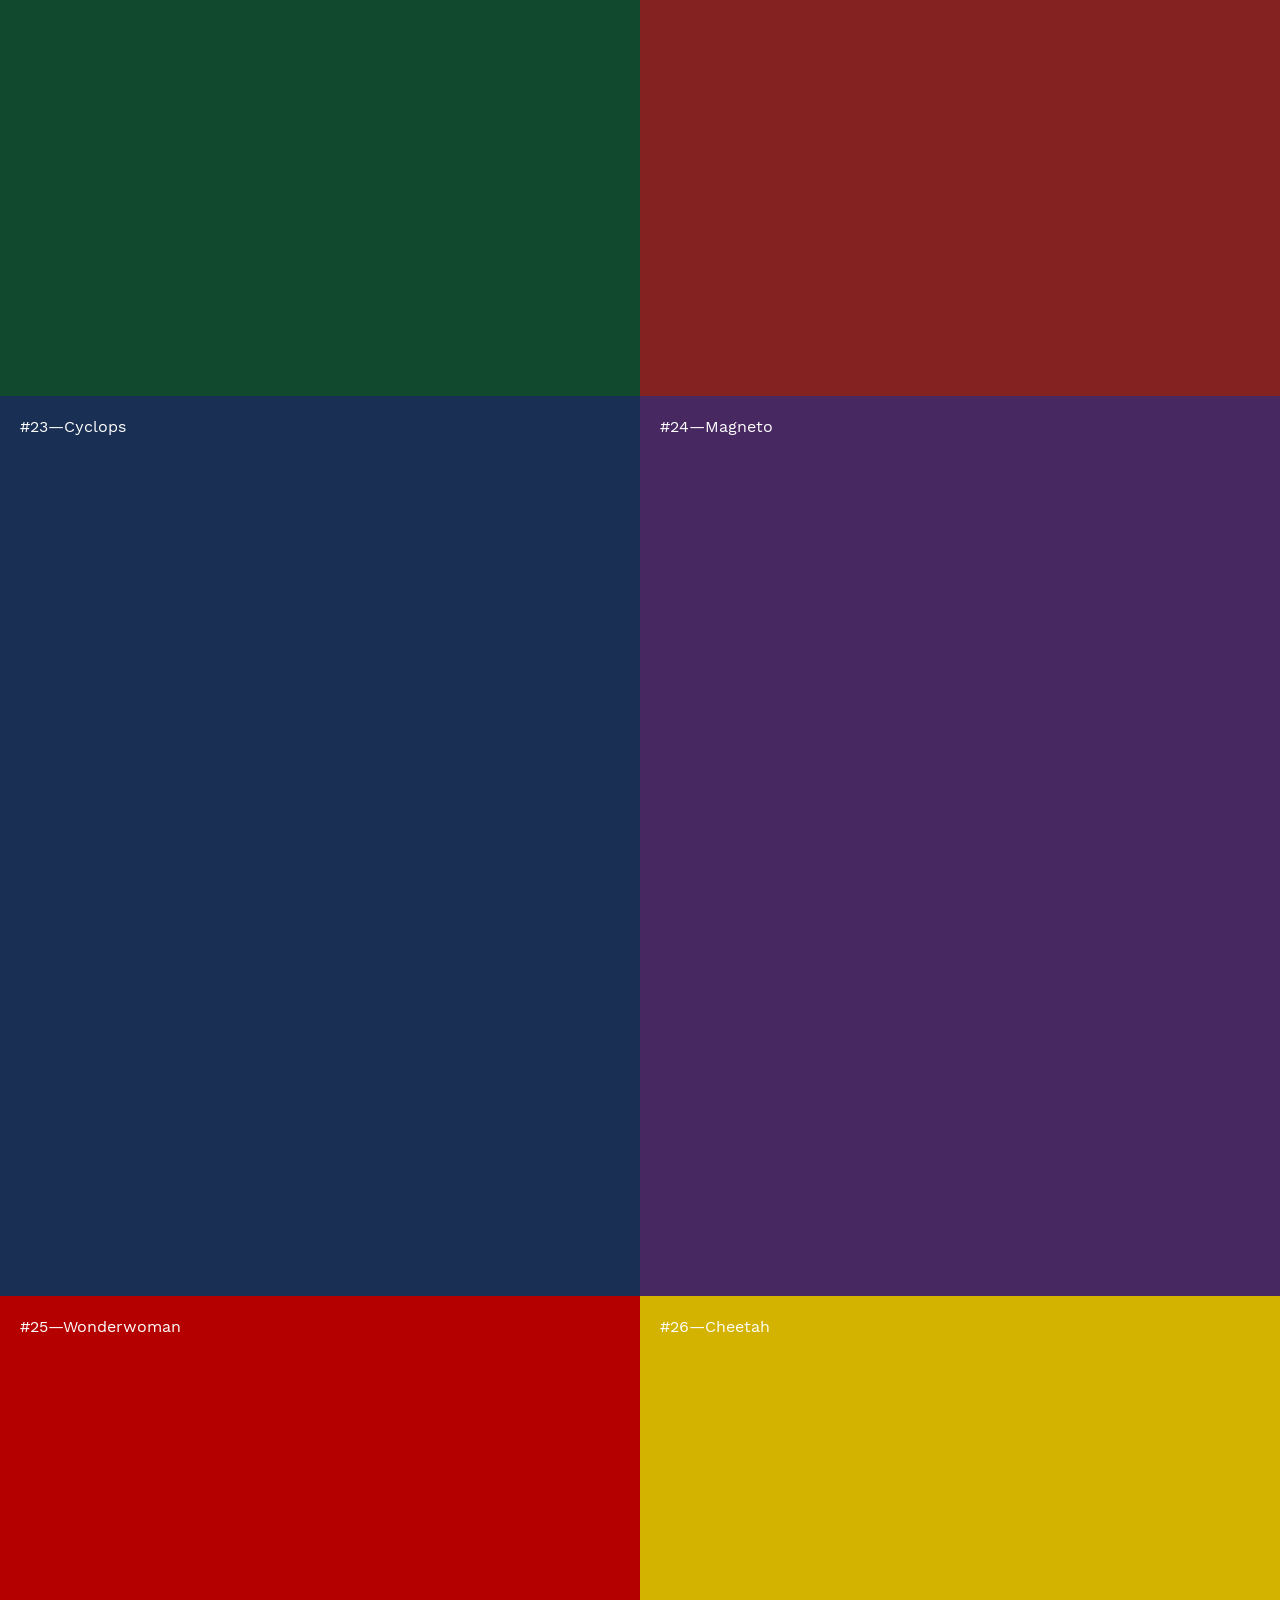
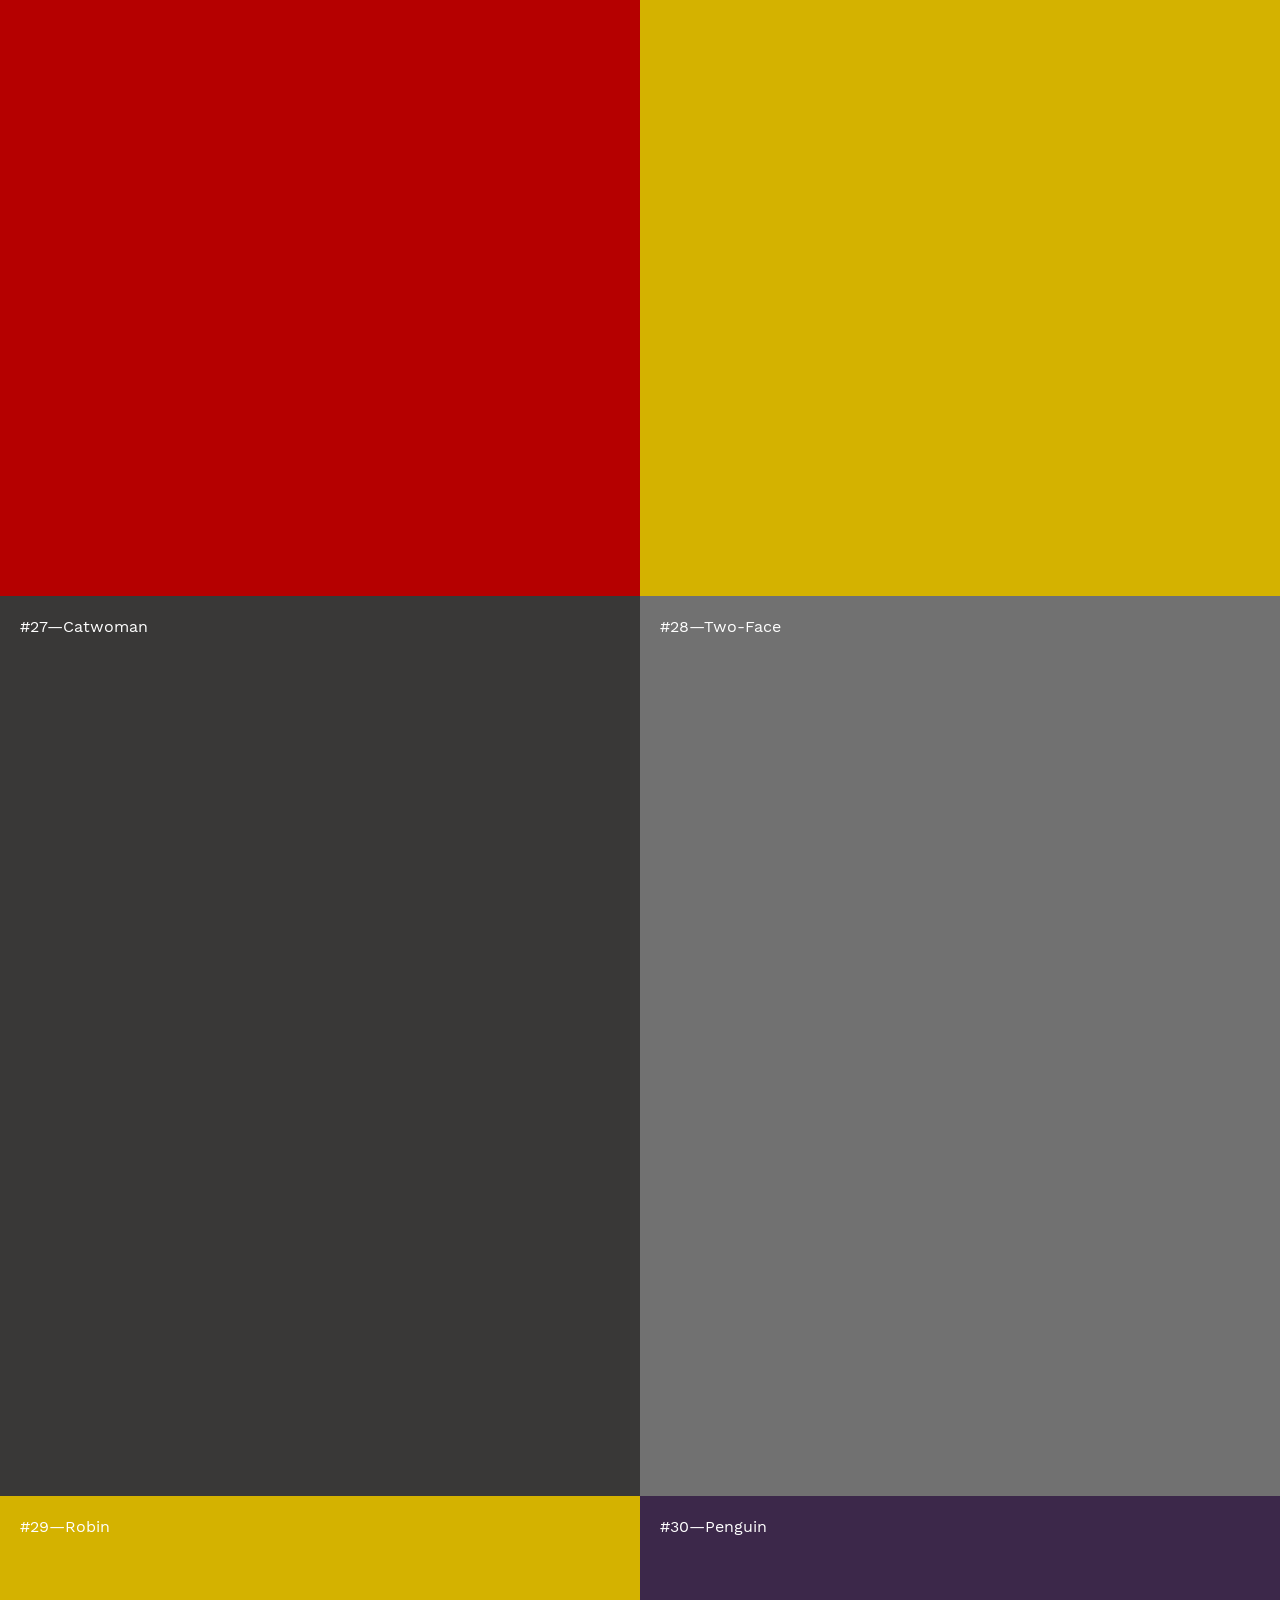
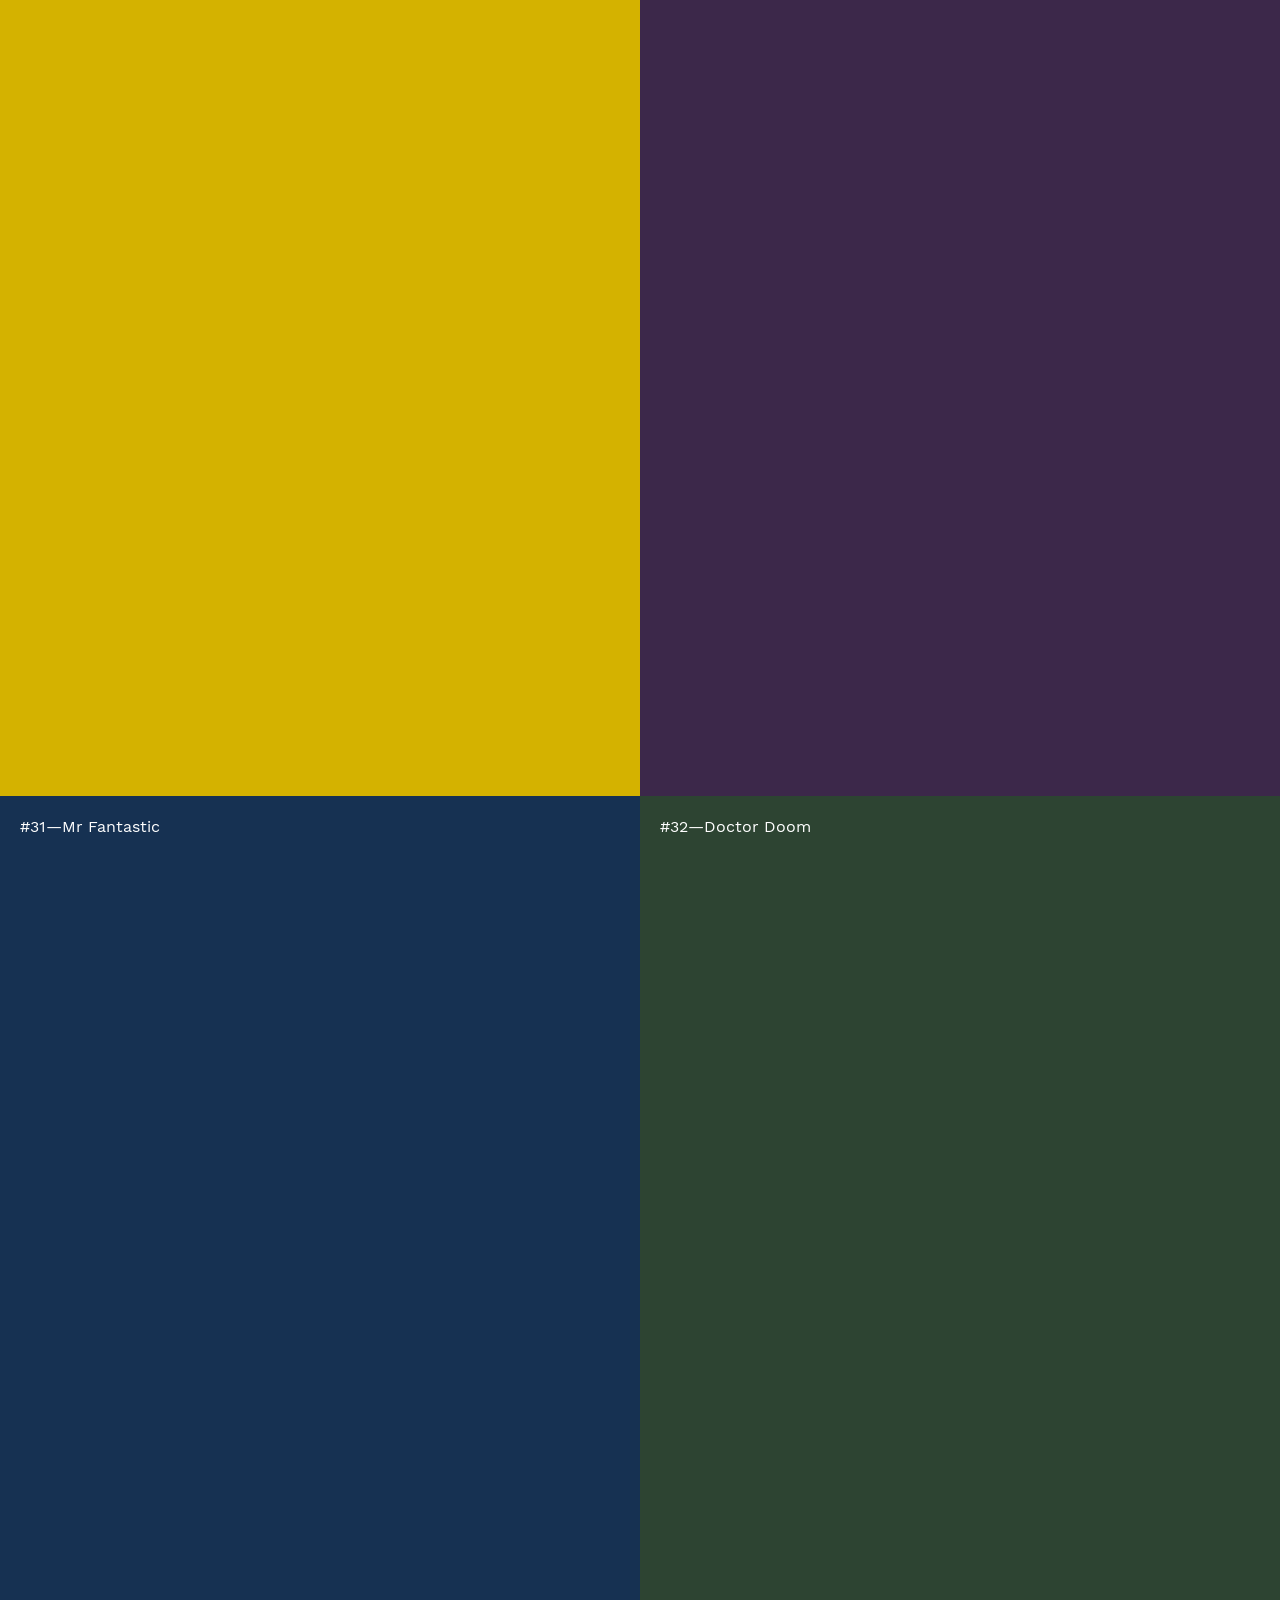
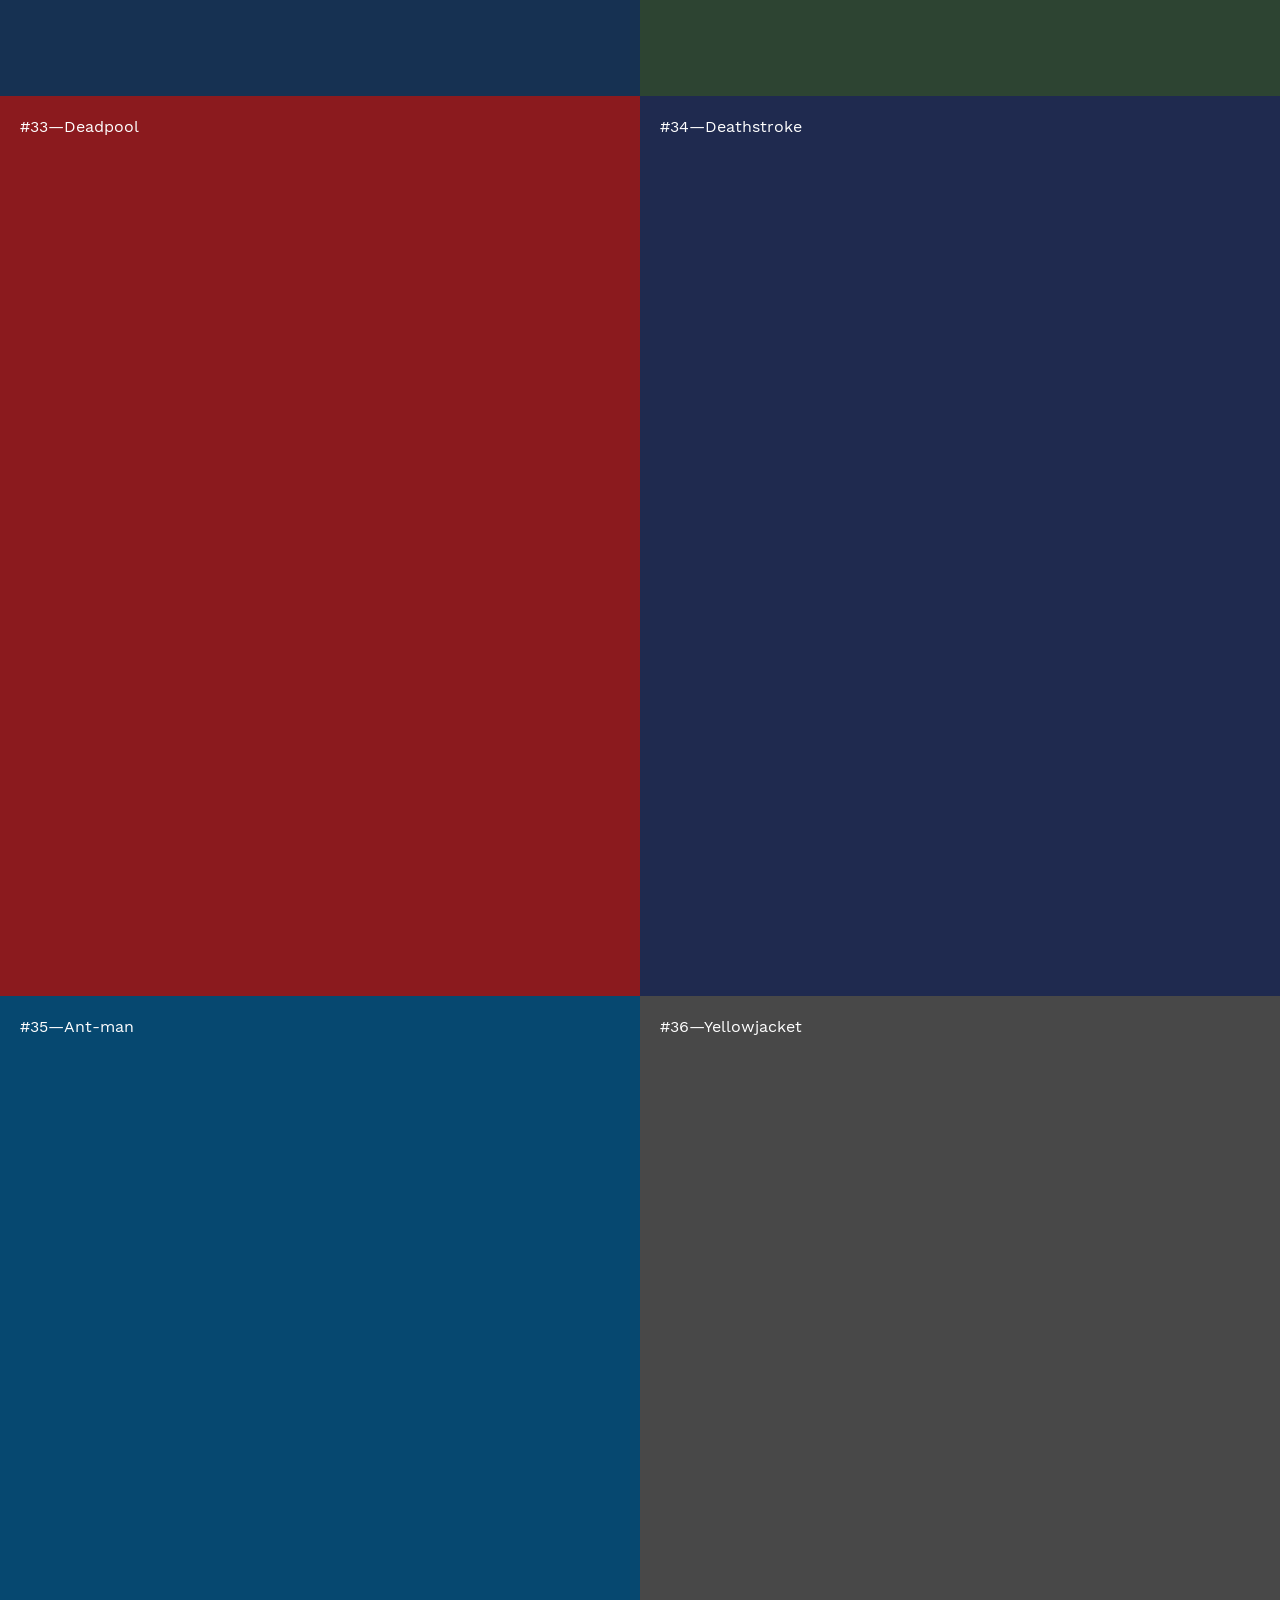
==== commit 453dcaea: "Remove social share SDK loaders and buttons" ====
--- a/mariowario/index.html
+++ b/mariowario/index.html
@@ -46,14 +46,6 @@
 <script src="../js/analytics.js"></script>
 </head>
 <body>
-<div id="fb-root"></div>
-<script>(function(d, s, id) {
-      var js, fjs = d.getElementsByTagName(s)[0];
-      if (d.getElementById(id)) return;
-      js = d.createElement(s); js.id = id;
-      js.async=true; js.src = "//connect.facebook.net/en_GB/sdk.js#xfbml=1&version=v2.6";
-      fjs.parentNode.insertBefore(js, fjs);
-    }(document, 'script', 'facebook-jssdk'));</script>
     
     <!-- OPL award -->
     <a href="https://onepagelove.com/really-super-mario-vs-really-super-wario" target="_blank" class="opl"><img width="73" height="56" src="https://s3.amazonaws.com/onepagelove/one-page-love-award-retina-right.png" srcset="https://s3.amazonaws.com/onepagelove/one-page-love-award-right.png 1x , https://s3.amazonaws.com/onepagelove/one-page-love-award-retina-right.png 2x"></a>
@@ -267,11 +259,7 @@
 <div class="fb-like" data-href="http://www.facebook.com/reallysupermario" data-layout="button_count" data-action="like" data-show-faces="false" data-share="false" data-width="button_count"></div>
 </div> -->
       
-      <div class="nextto"> <div class="fb-share-button" data-href="http://roblafratta.com/mariowario" data-layout="button" data-show-faces="false" data-mobile-iframe="true"></div>
-    </div>
-    <div class="nextto"> <a href="https://twitter.com/share" class="twitter-share-button">Tweet</a> 
-      <script>!function(d,s,id){var js,fjs=d.getElementsByTagName(s)[0],p=/^http:/.test(d.location)?'http':'https';if(!d.getElementById(id)){js=d.createElement(s);js.id=id;js.src=p+'://platform.twitter.com/widgets.js';fjs.parentNode.insertBefore(js,fjs);}}(document, 'script', 'twitter-wjs');</script> 
-    </div>
+
   </div>
   <!-- end share -->
   <div class="clear"></div>
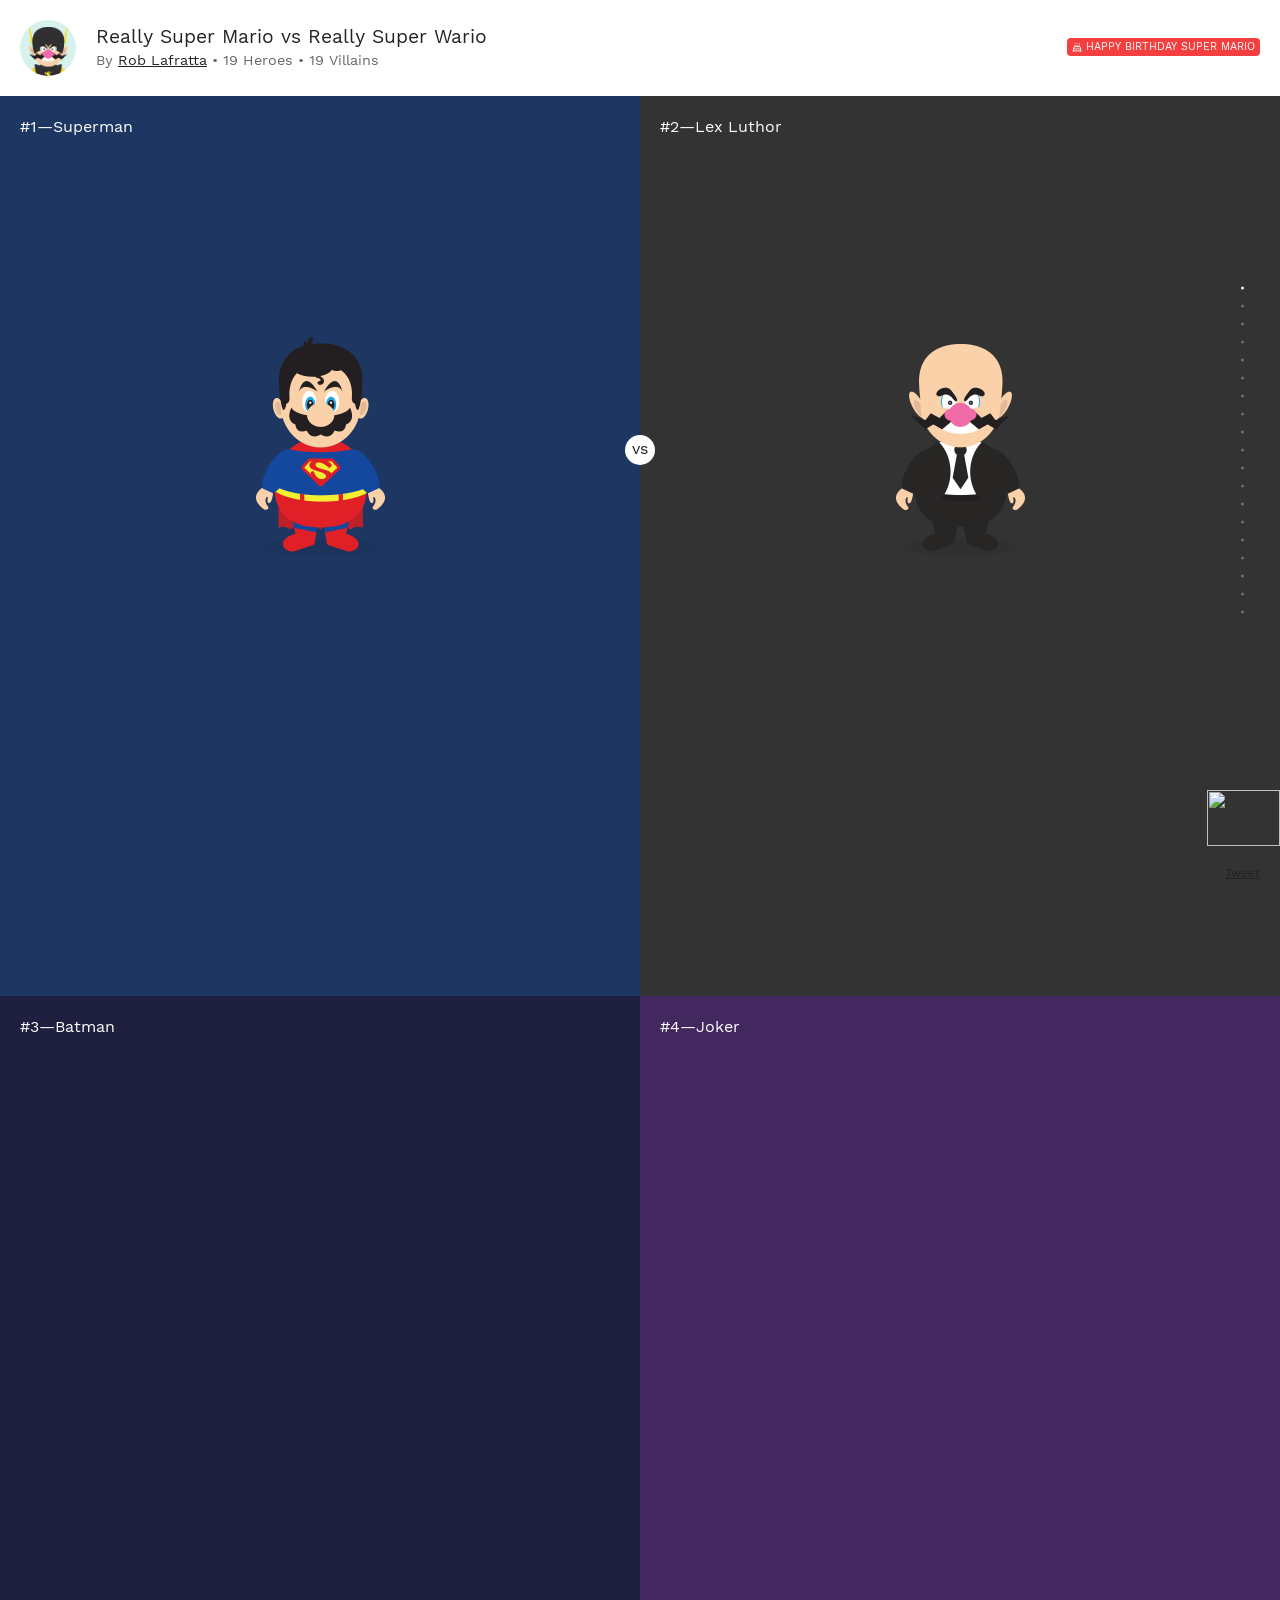
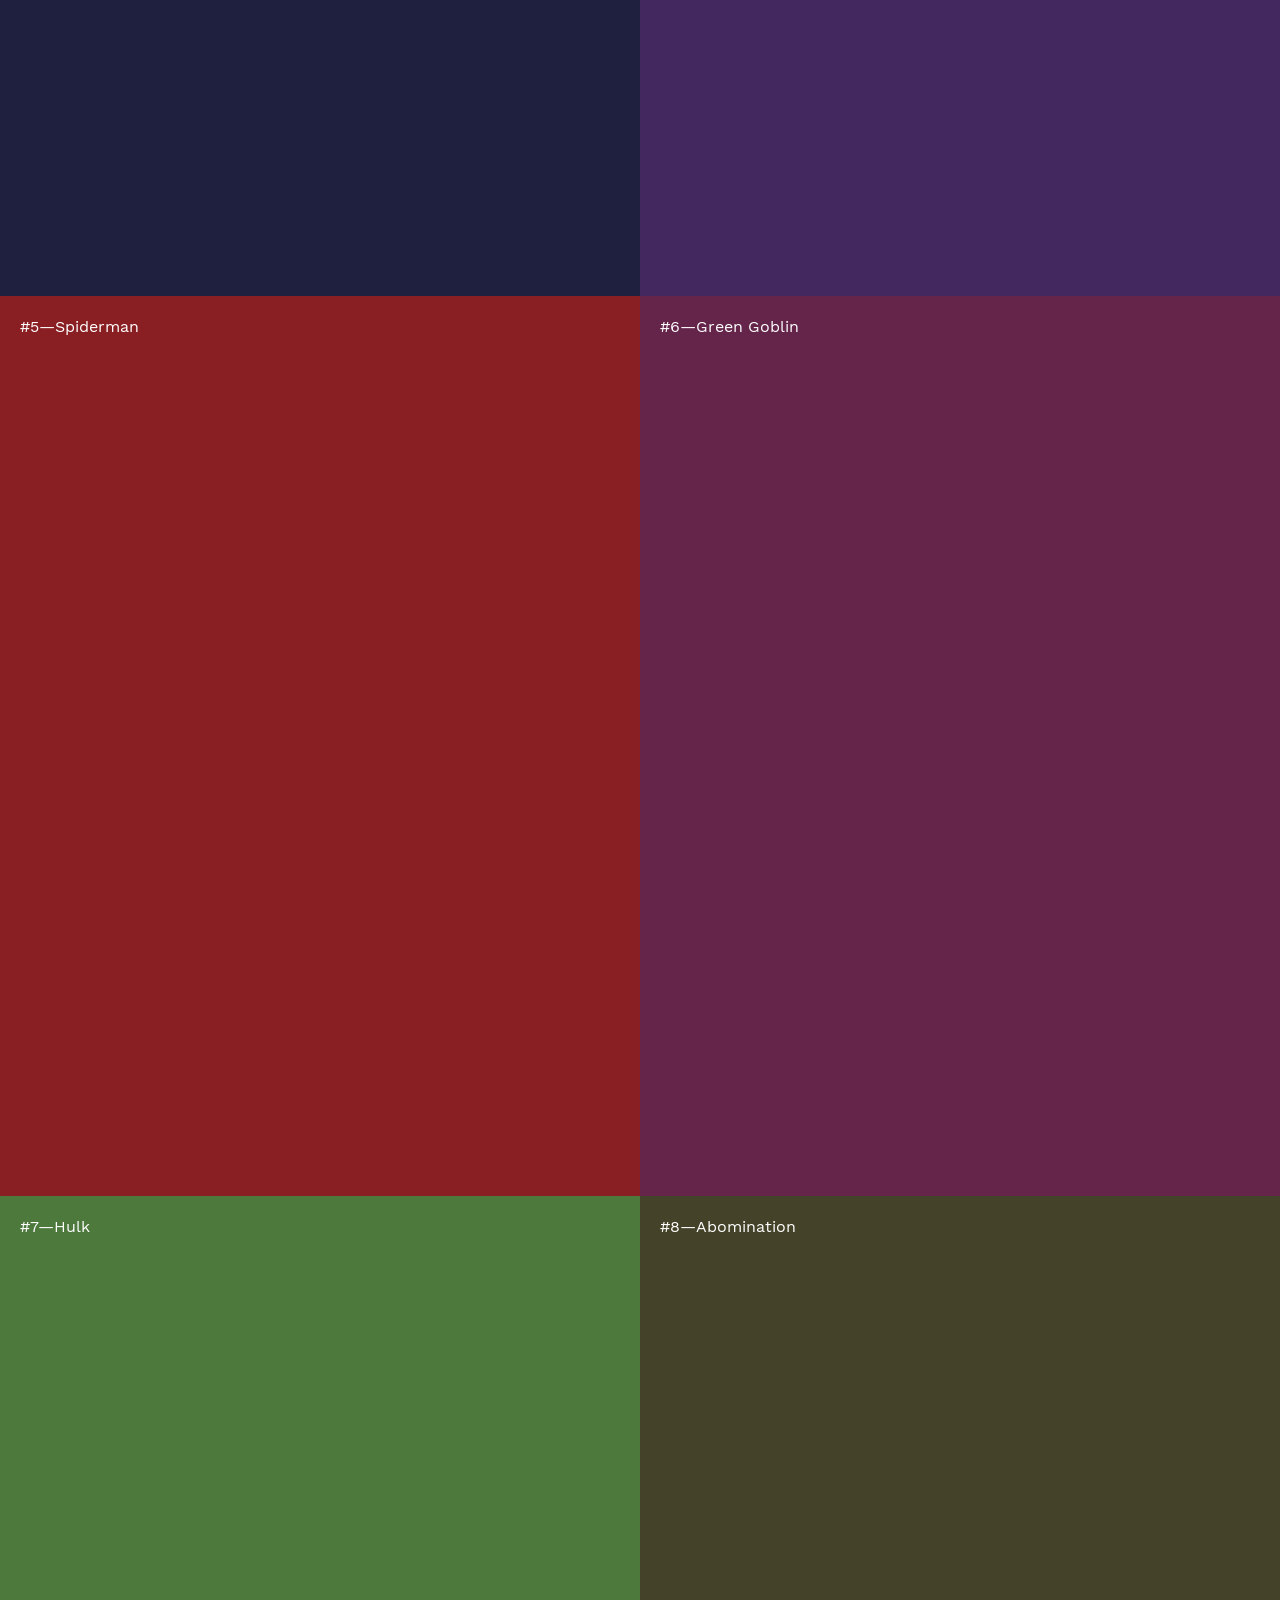
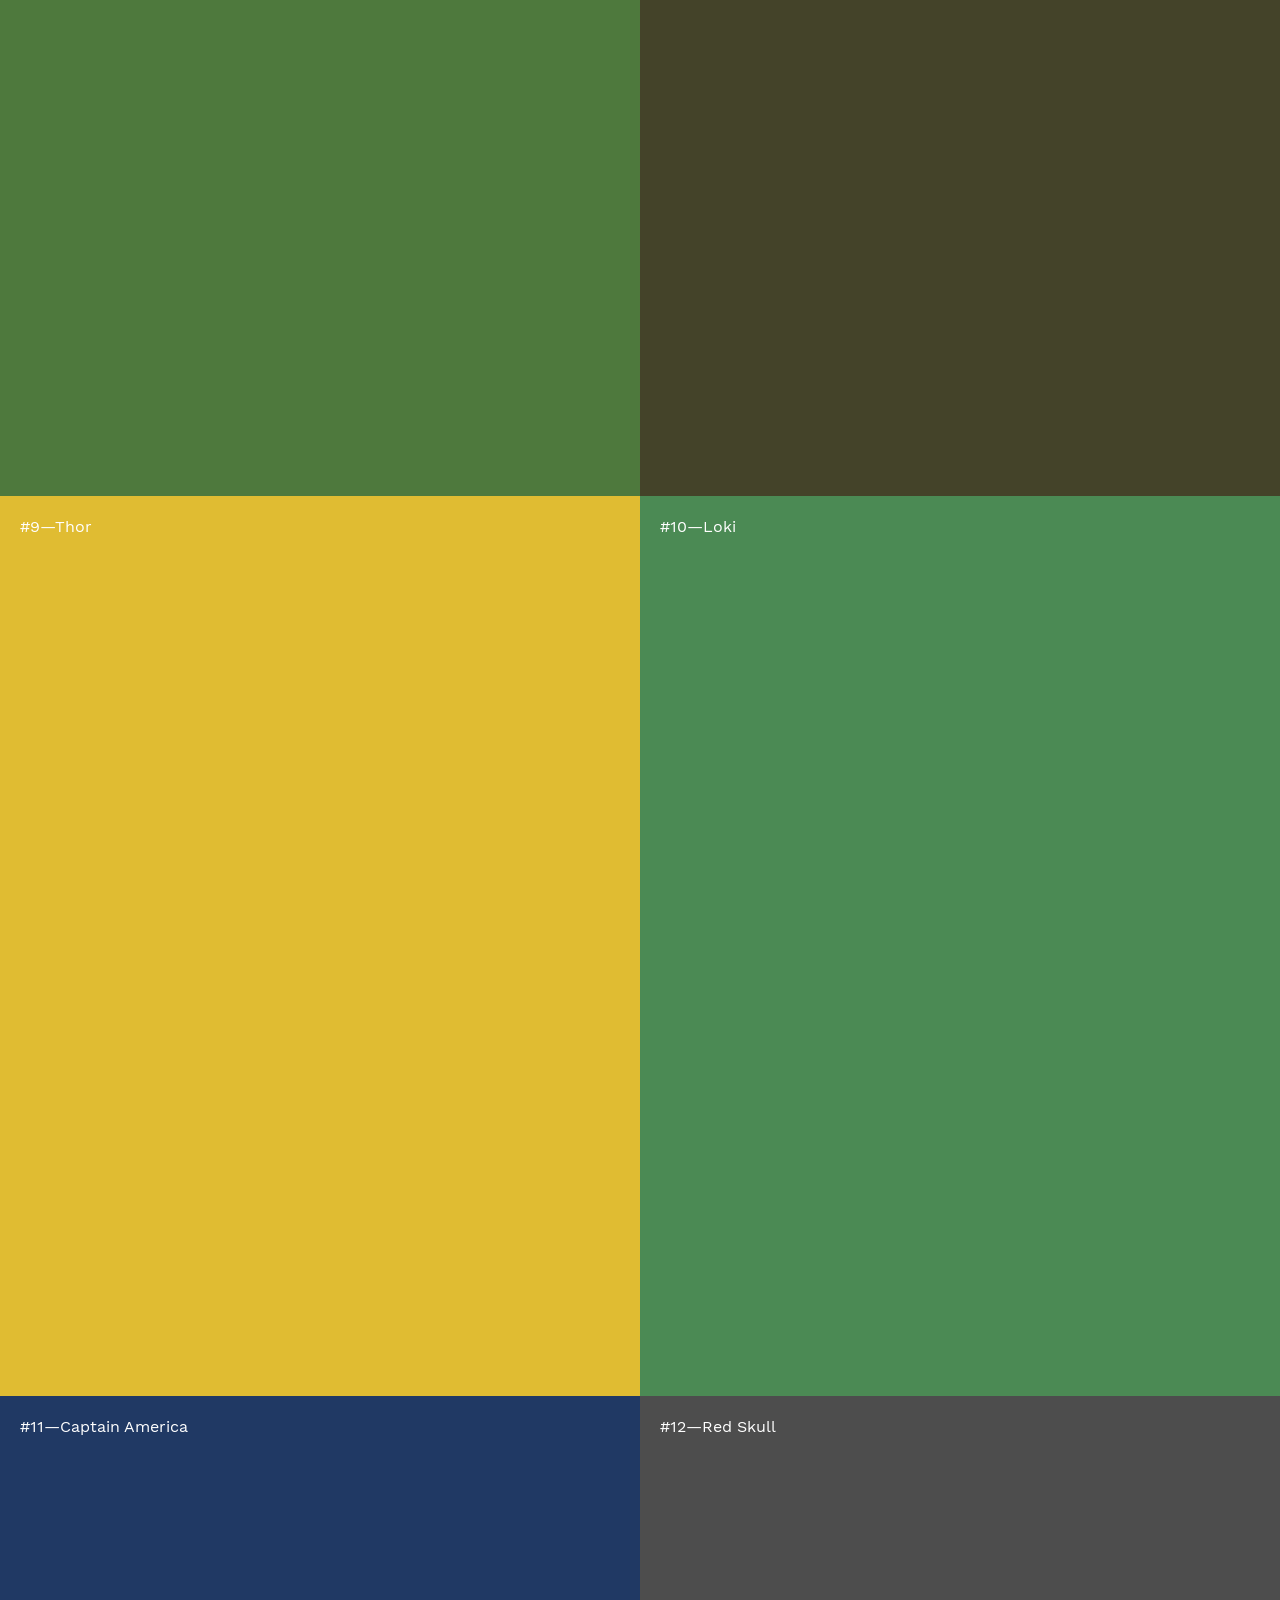
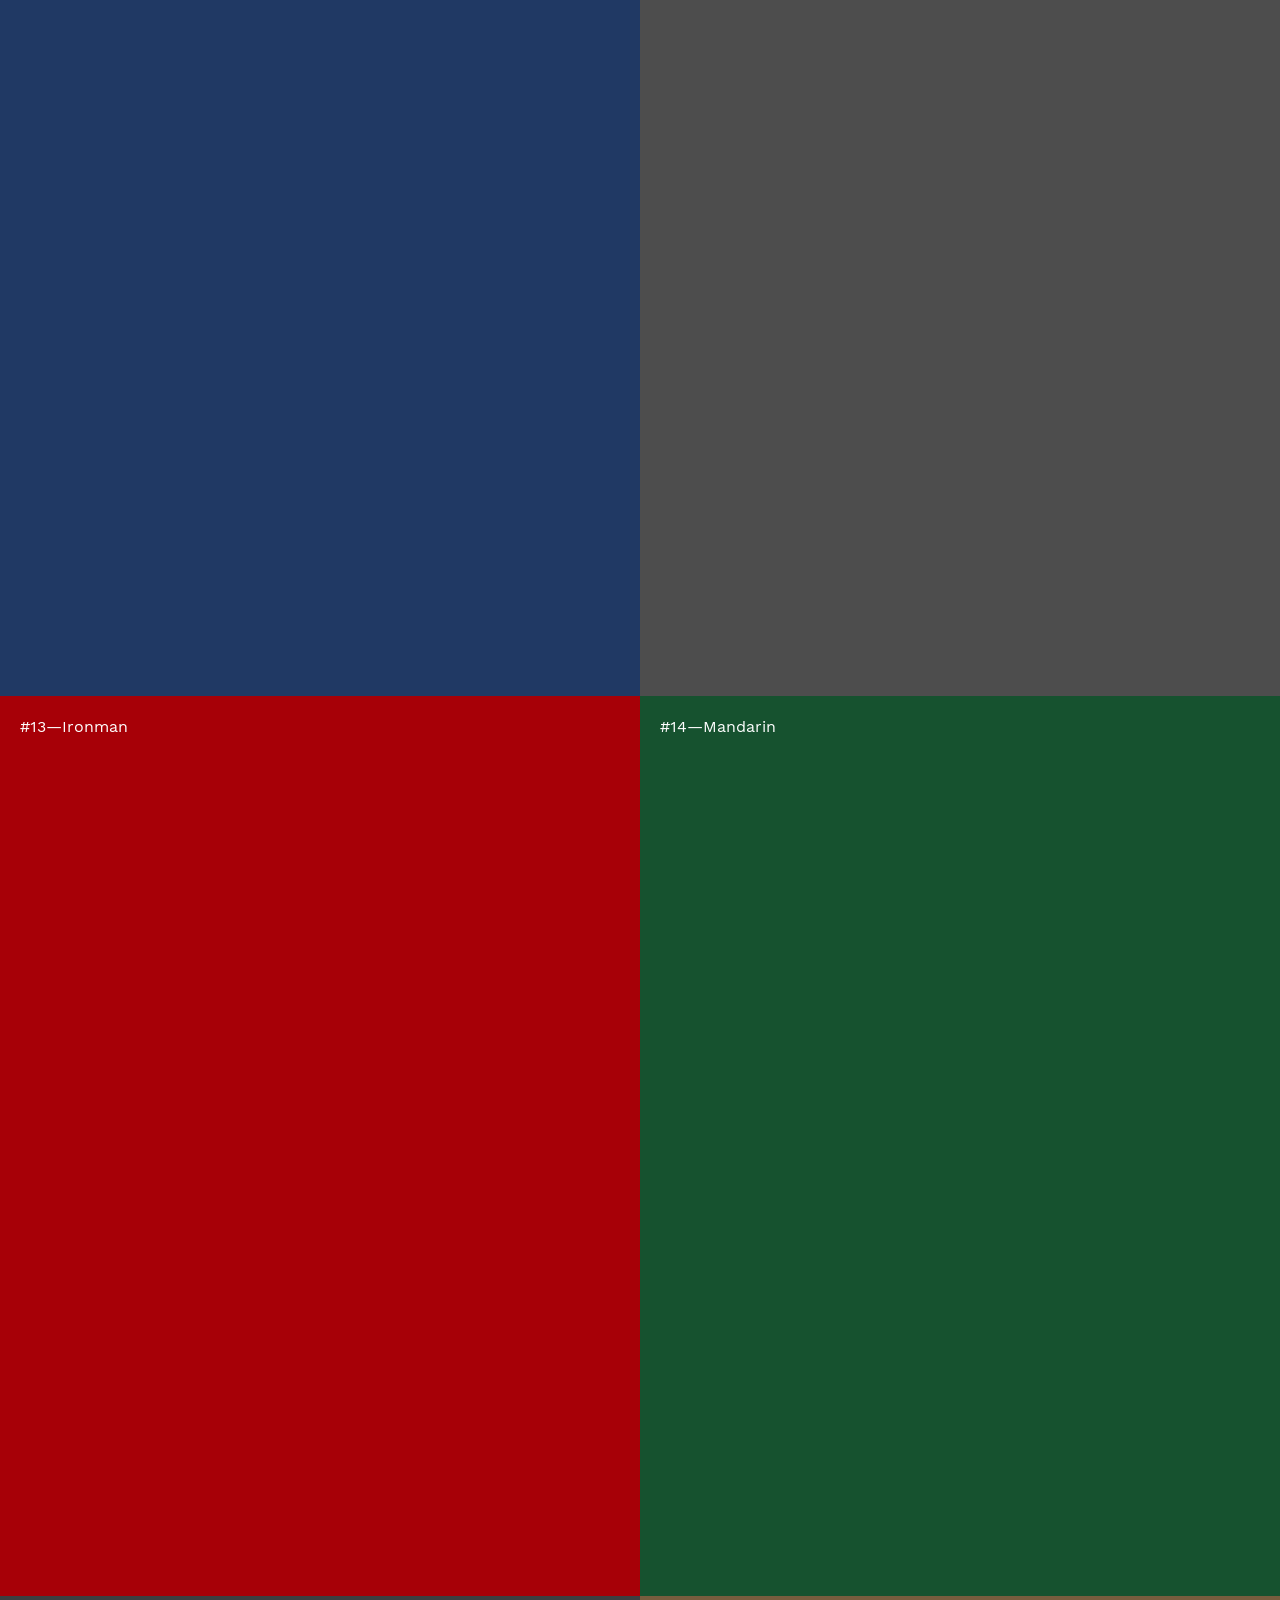
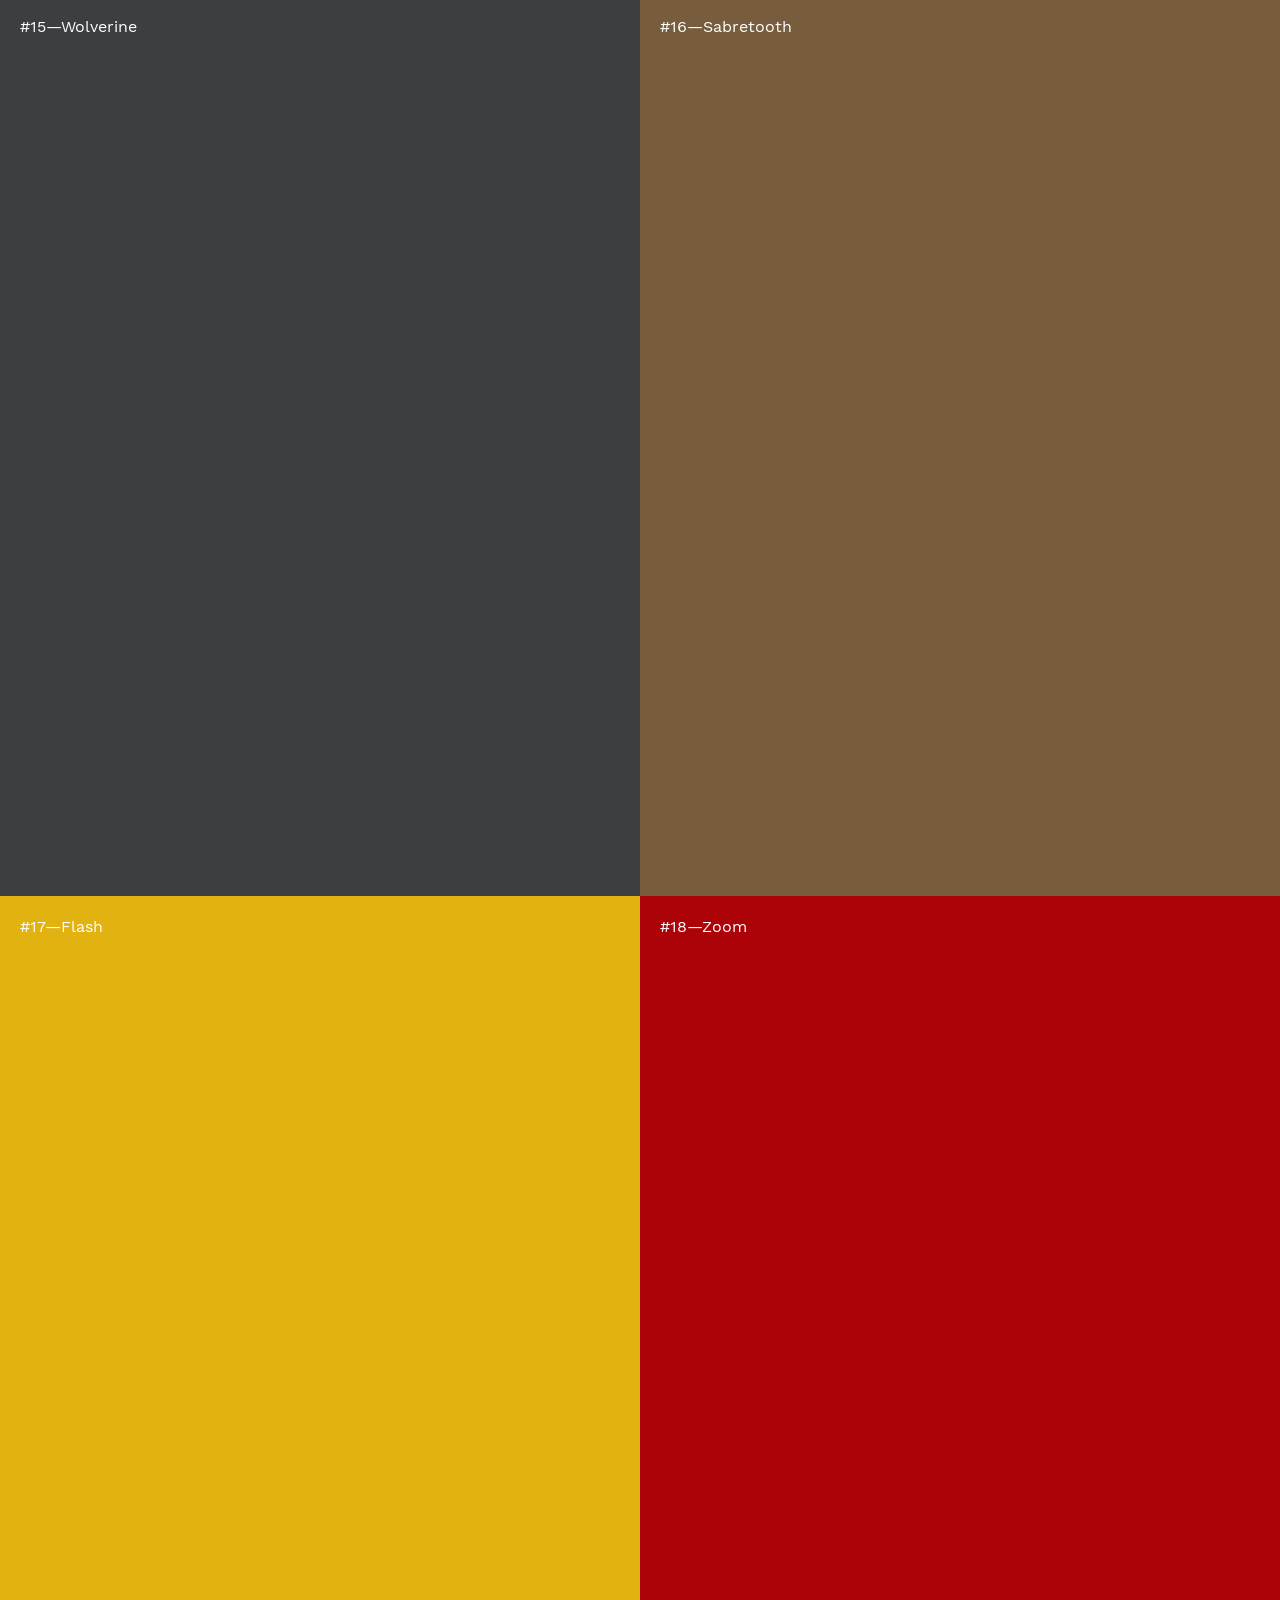
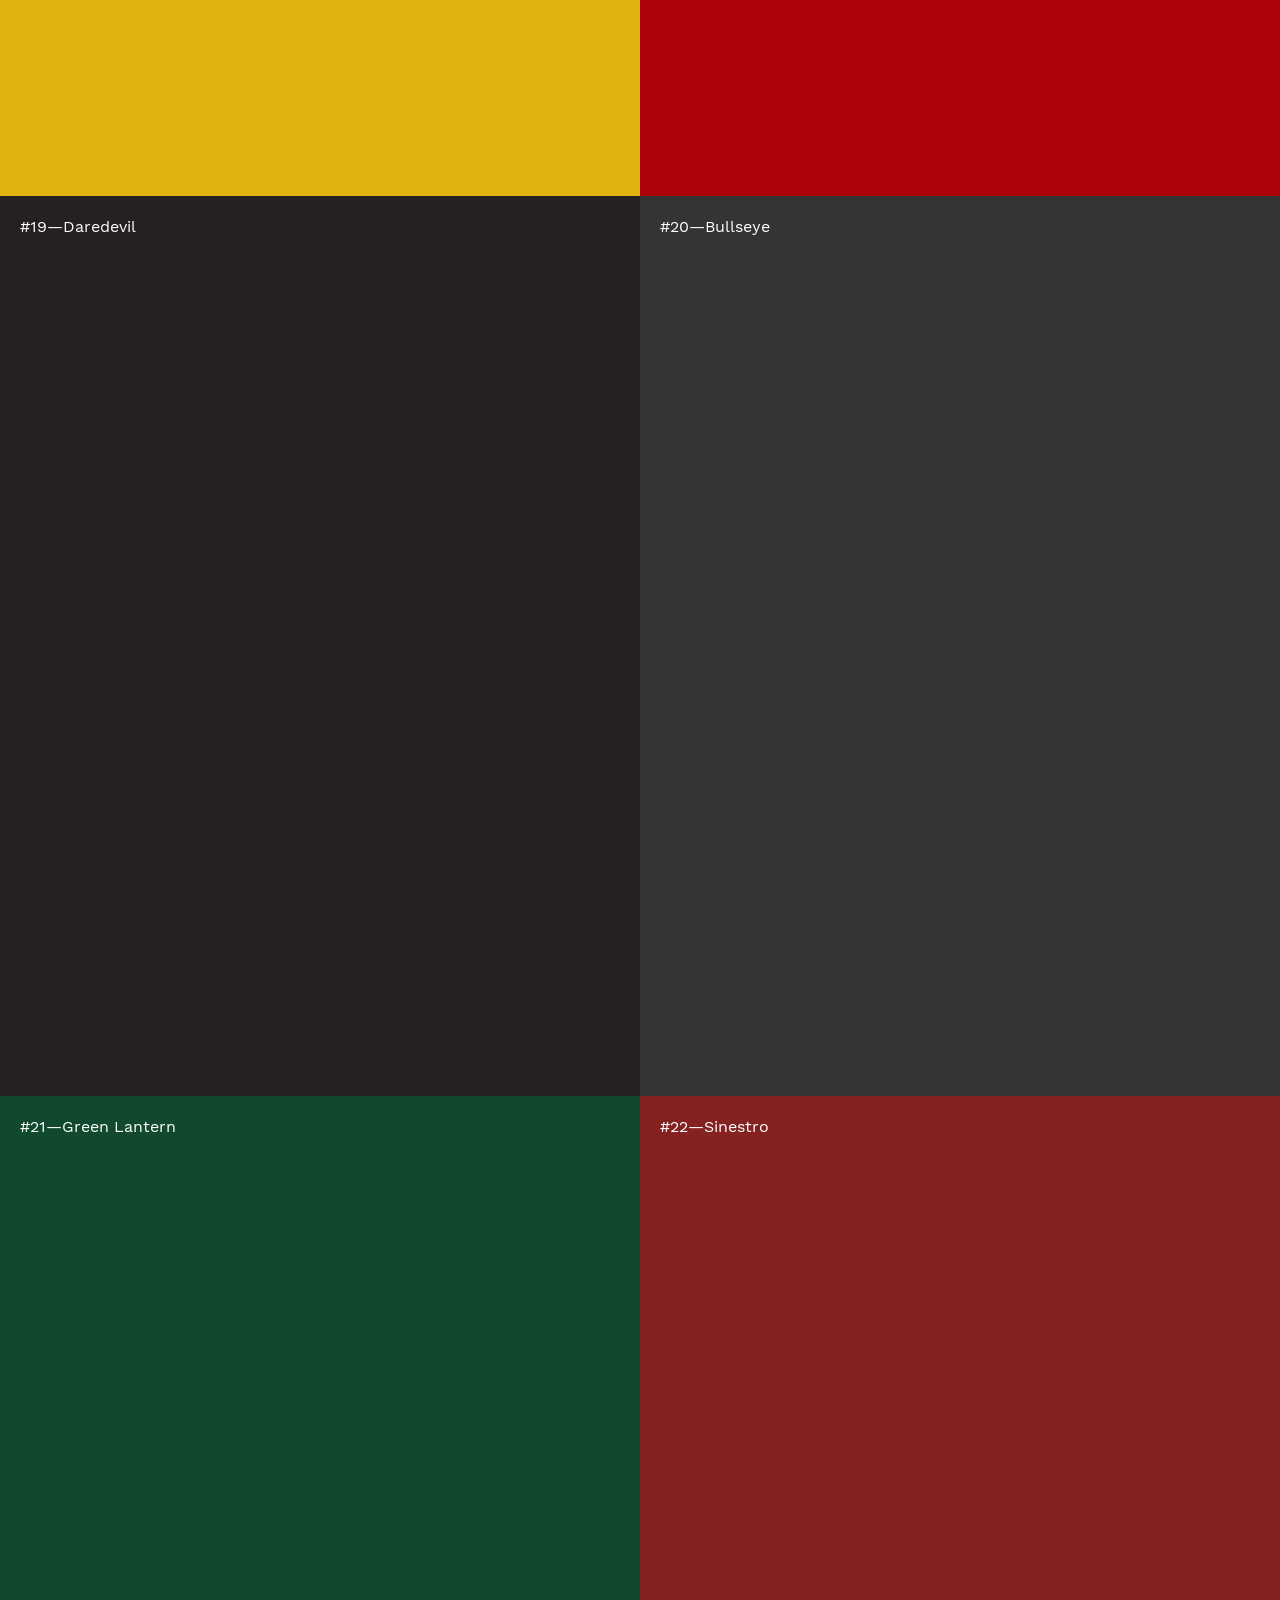
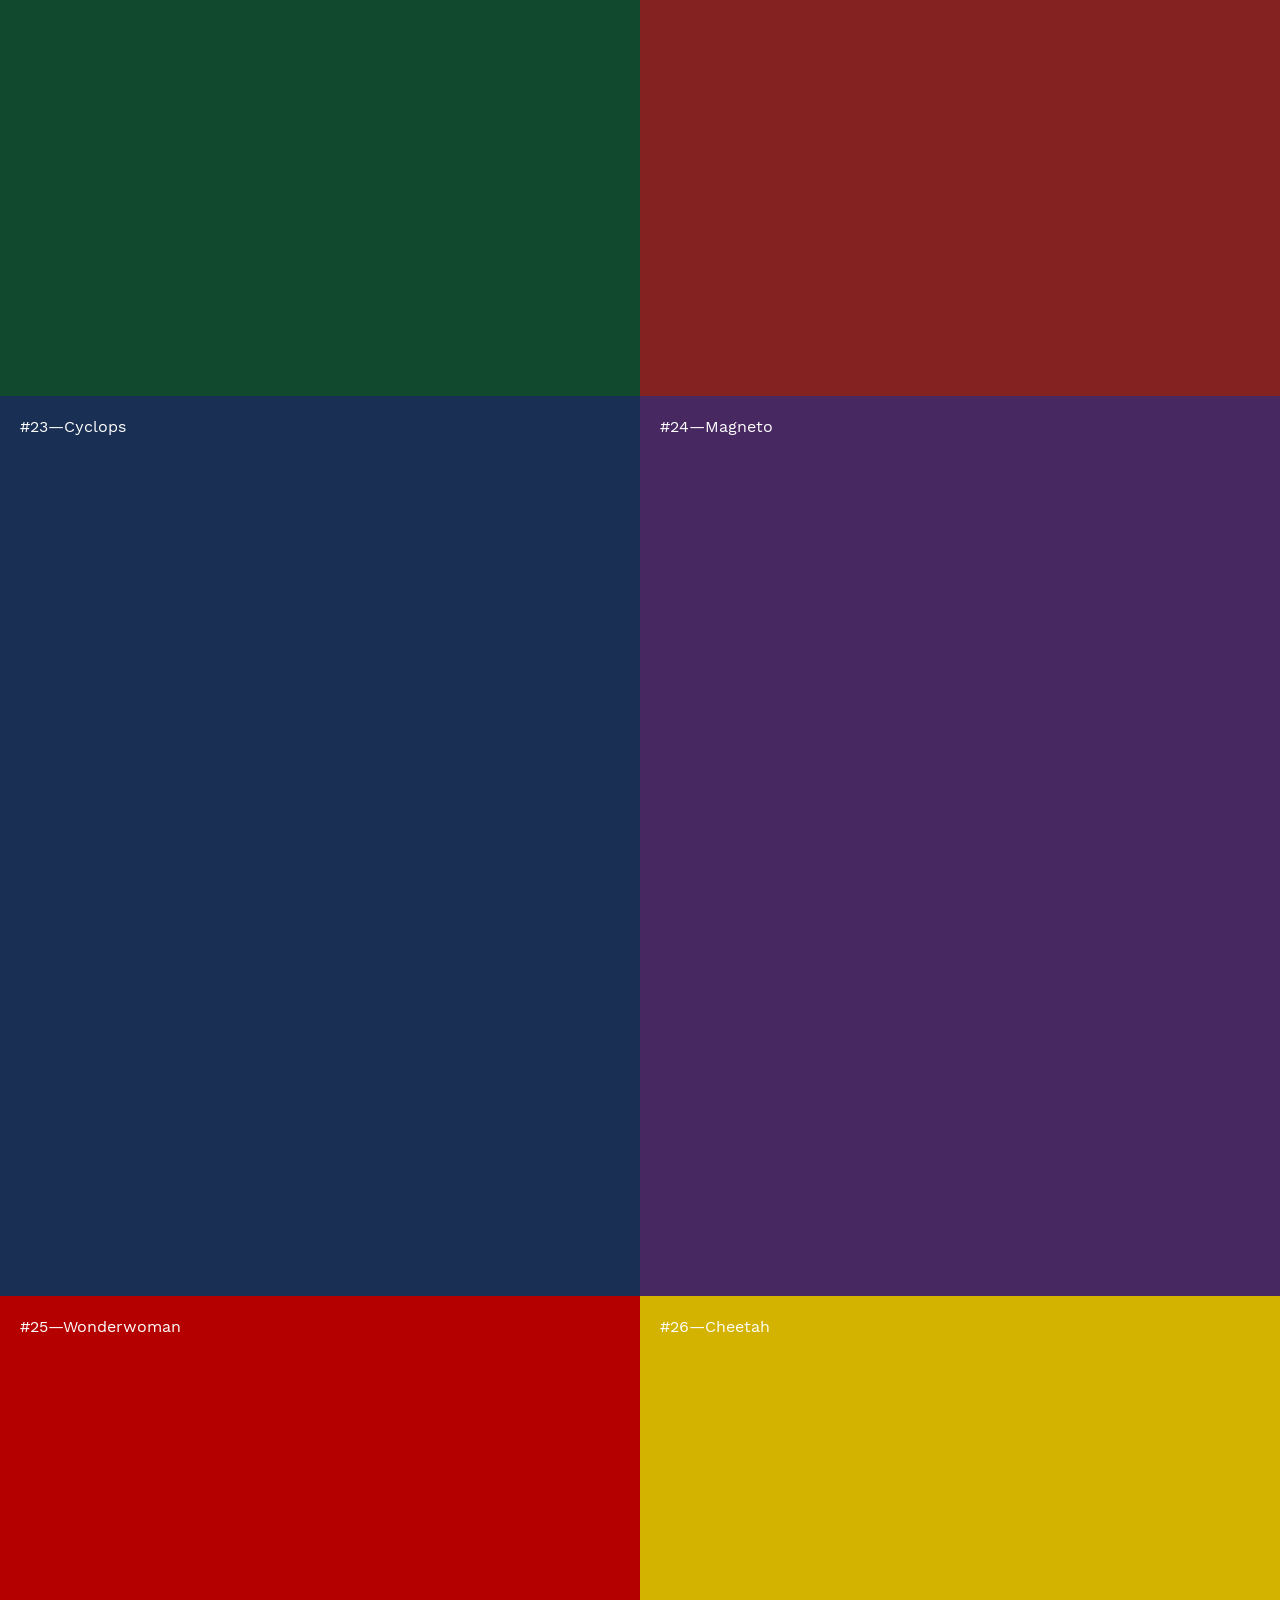
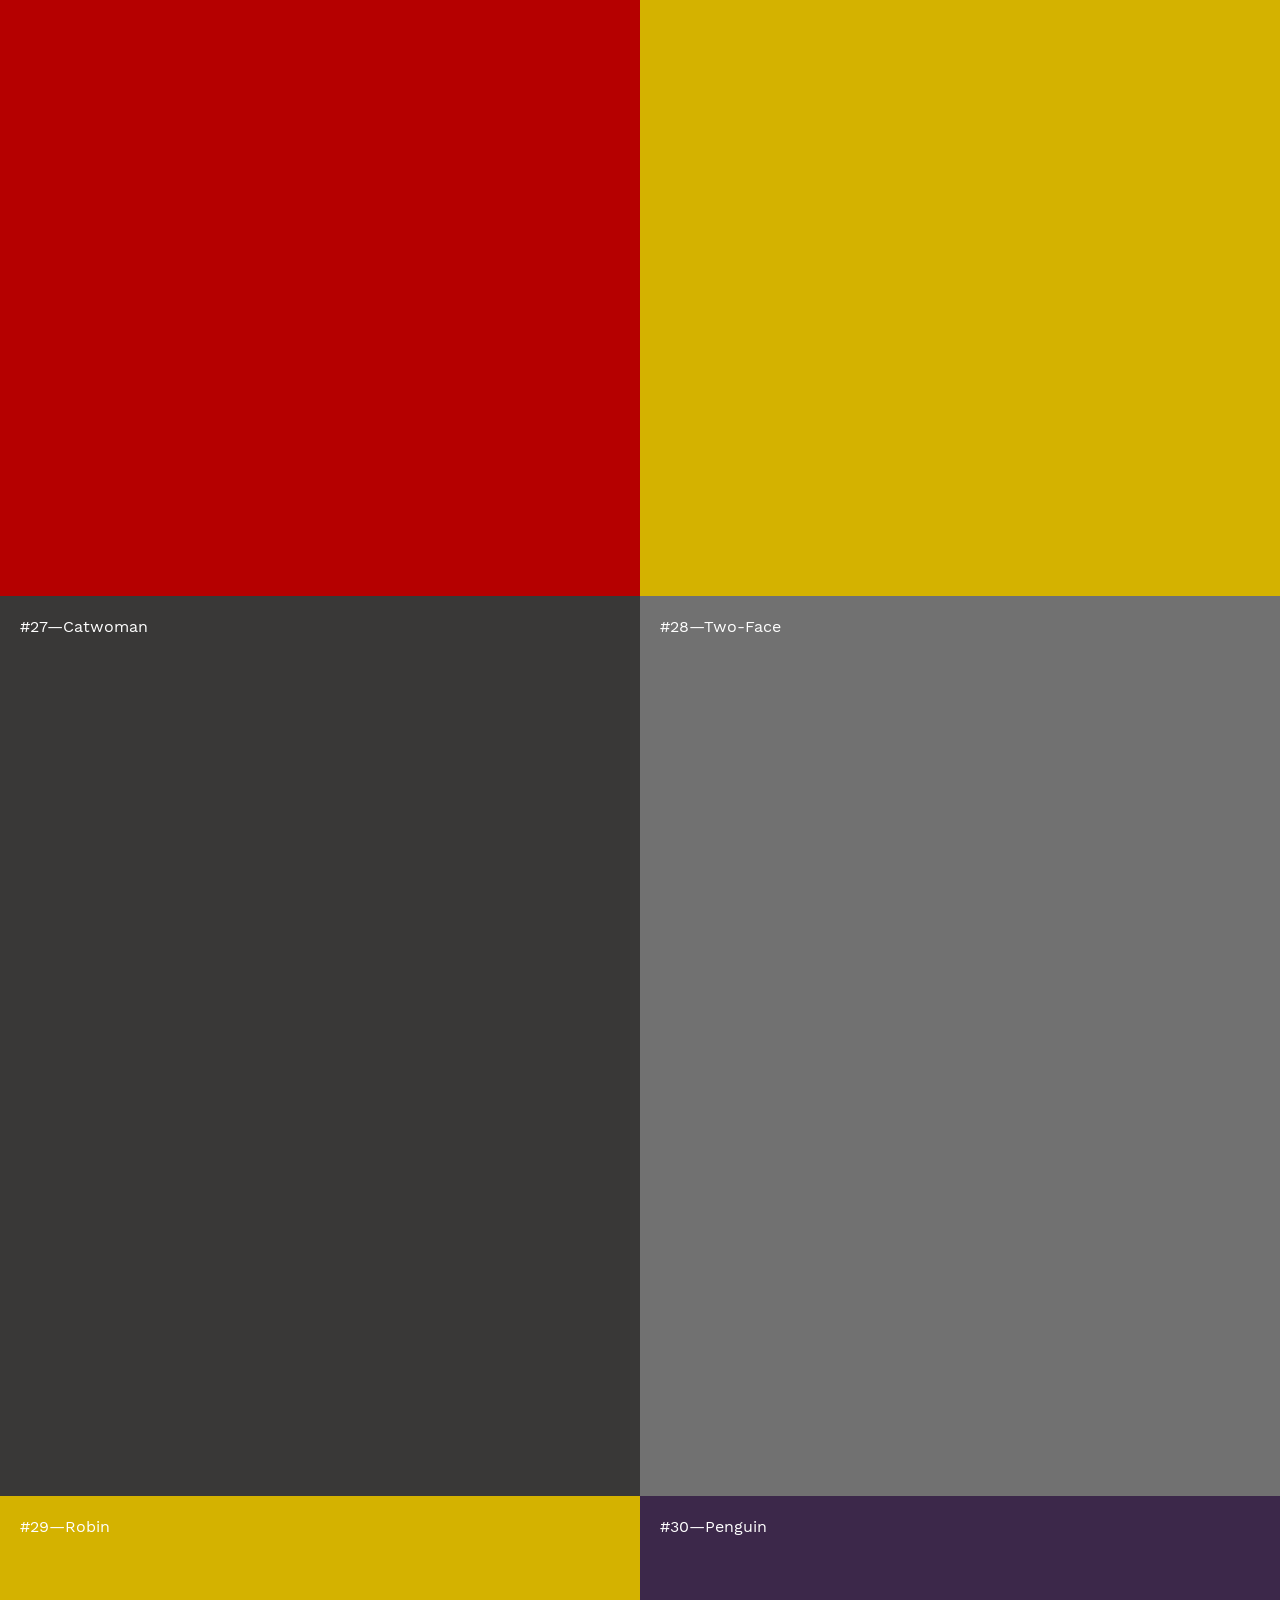
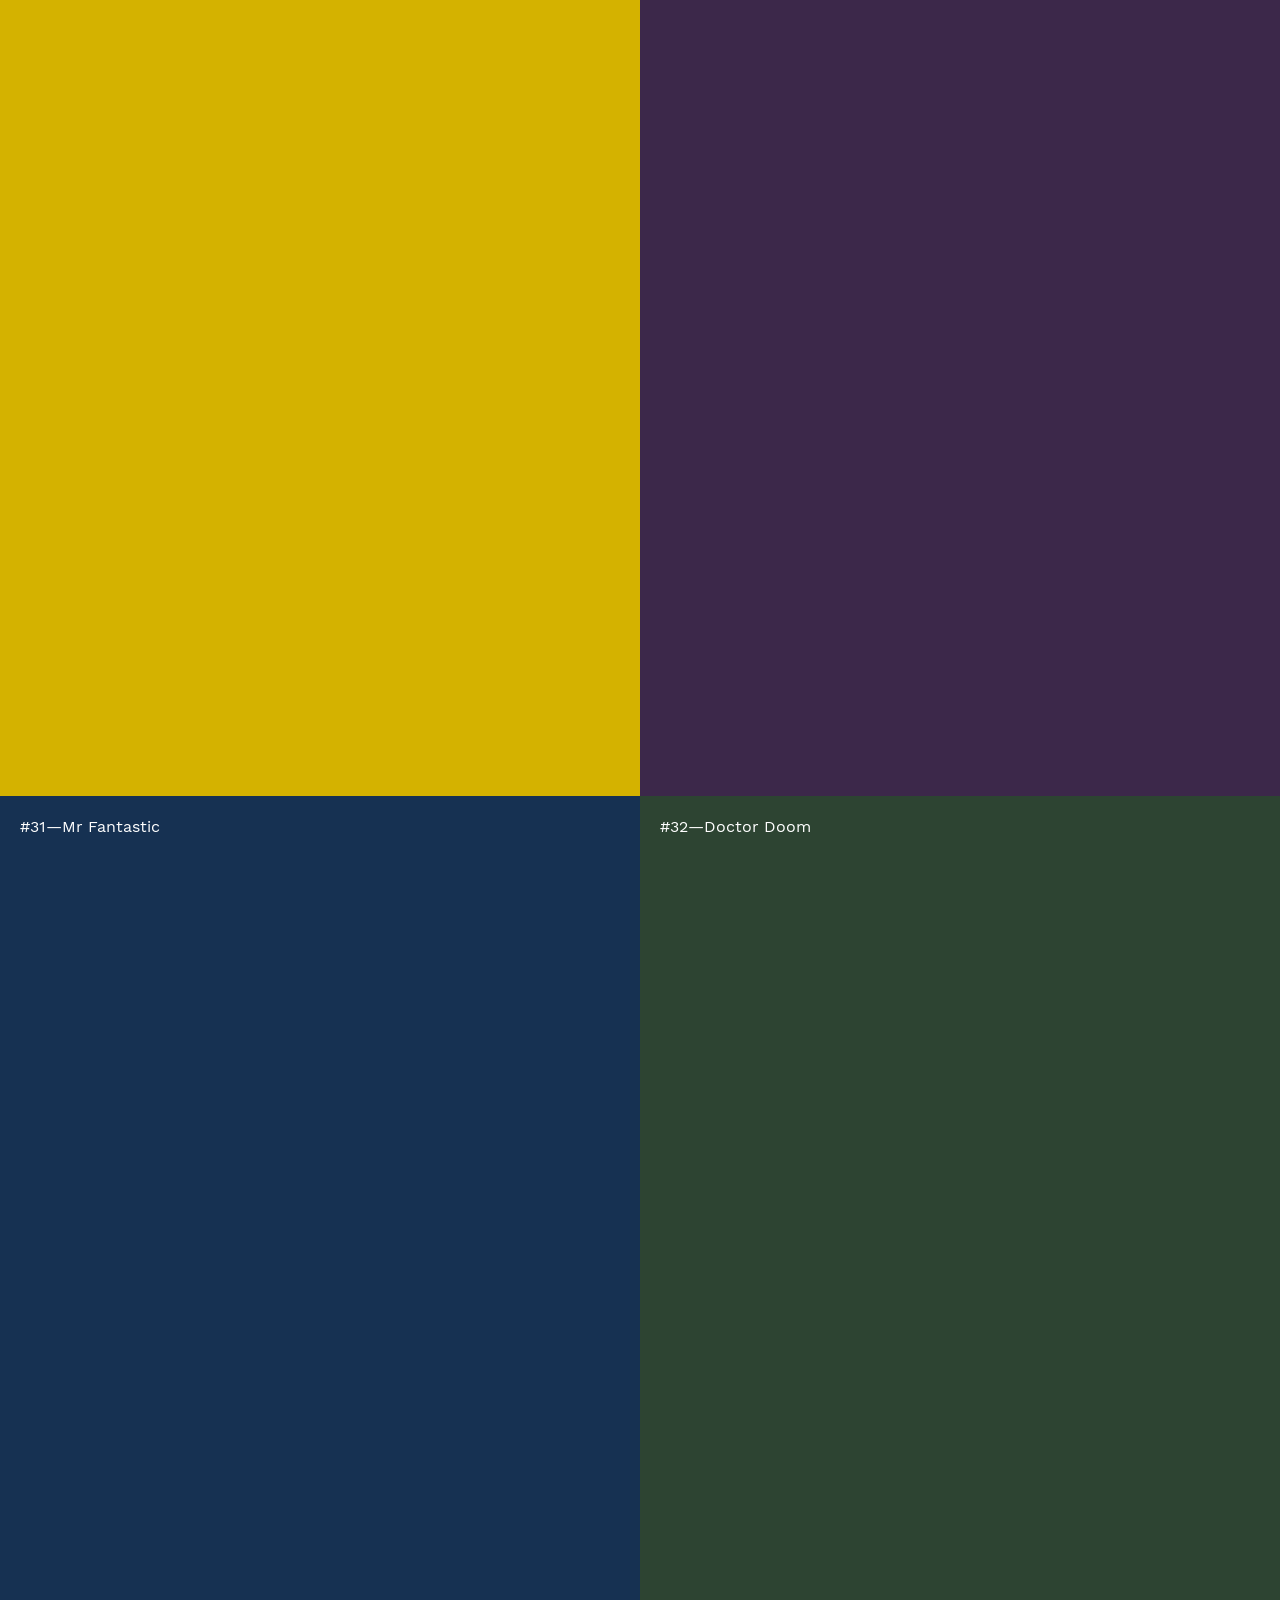
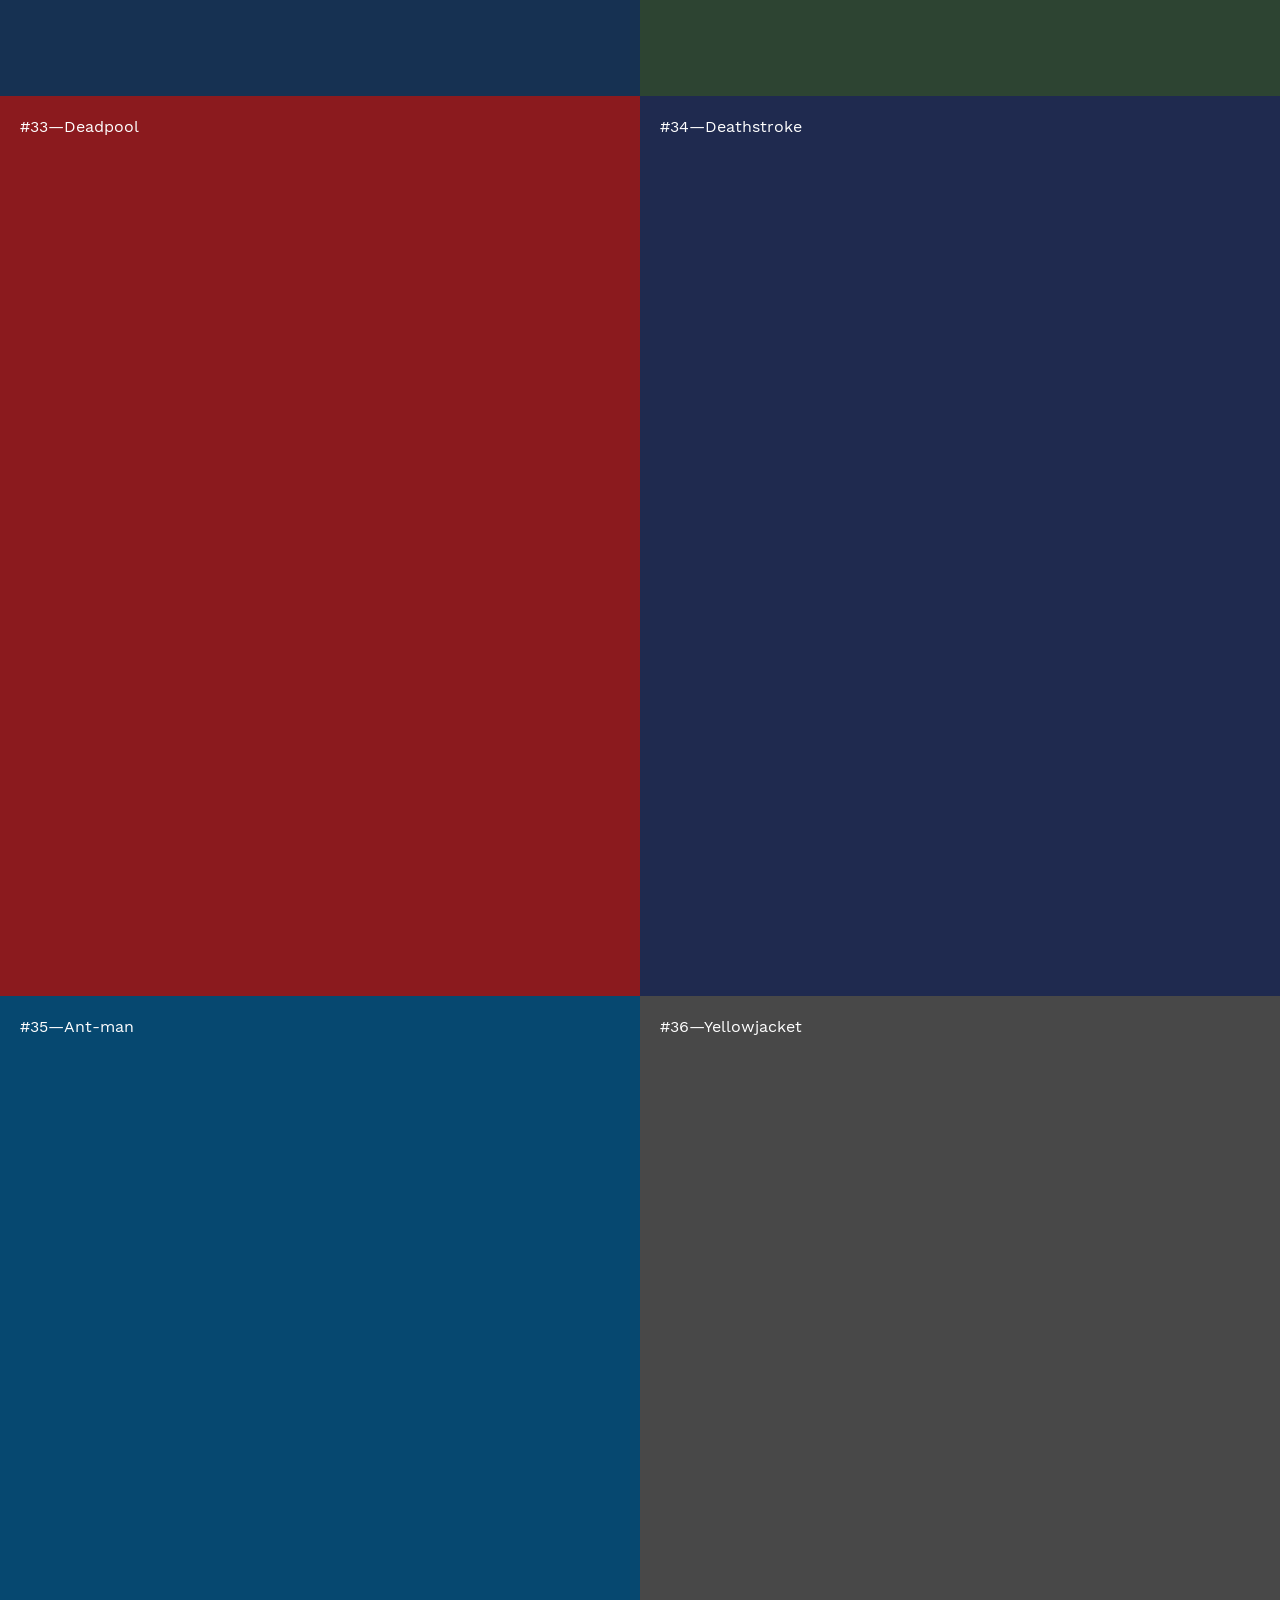
==== commit f7a3b234: "Render arrowback icon via provided SVG data URL" ====
--- a/mariowario/index.html
+++ b/mariowario/index.html
@@ -41,11 +41,18 @@
 <meta name="msapplication-TileImage" content="../favicon/mstile-144x144.png">
 <meta name="theme-color" content="#ffffff">
 <link rel="stylesheet" type="text/css" href="../css/super.css" />
-<link rel="stylesheet" href="https://maxcdn.bootstrapcdn.com/font-awesome/4.4.0/css/font-awesome.min.css">
 <script async src="../js/vendor/modernizr-2.8.3.min.js"></script>
 <script src="../js/analytics.js"></script>
 </head>
 <body>
+<div id="fb-root"></div>
+<script>(function(d, s, id) {
+      var js, fjs = d.getElementsByTagName(s)[0];
+      if (d.getElementById(id)) return;
+      js = d.createElement(s); js.id = id;
+      js.async=true; js.src = "//connect.facebook.net/en_GB/sdk.js#xfbml=1&version=v2.6";
+      fjs.parentNode.insertBefore(js, fjs);
+    }(document, 'script', 'facebook-jssdk'));</script>
     
     <!-- OPL award -->
     <a href="https://onepagelove.com/really-super-mario-vs-really-super-wario" target="_blank" class="opl"><img width="73" height="56" src="https://s3.amazonaws.com/onepagelove/one-page-love-award-retina-right.png" srcset="https://s3.amazonaws.com/onepagelove/one-page-love-award-right.png 1x , https://s3.amazonaws.com/onepagelove/one-page-love-award-retina-right.png 2x"></a>
@@ -61,7 +68,7 @@
       <p class="sub">By <a href="http://roblafratta.com" alt="Rob Lafratta Product Designer">Rob Lafratta</a> • 19 Heroes • 19 Villains</p>
     </div>
     <div class="right hide-for-mobile">
-      <h2><span class="birthday"><i class="fa fa-birthday-cake"></i> Happy Birthday Super Mario</span></h2>
+      <h2><span class="birthday"><svg class="birthday-icon lucide lucide-cake" xmlns="http://www.w3.org/2000/svg" viewBox="0 0 24 24" fill="none" stroke="currentColor" stroke-width="2" stroke-linecap="round" stroke-linejoin="round" aria-hidden="true"><path d="M20 21v-8a2 2 0 0 0-2-2H6a2 2 0 0 0-2 2v8"/><path d="M4 16s.5-1 2-1 2.5 2 4 2 2.5-2 4-2 2.5 2 4 2 2-1 2-1"/><path d="M2 21h20"/><path d="M7 8v3"/><path d="M12 8v3"/><path d="M17 8v3"/><path d="M7 4h.01"/><path d="M12 4h.01"/><path d="M17 4h.01"/></svg> Happy Birthday Super Mario</span></h2>
     </div>
     <div class="clear"></div>
   </header>
@@ -259,7 +266,11 @@
 <div class="fb-like" data-href="http://www.facebook.com/reallysupermario" data-layout="button_count" data-action="like" data-show-faces="false" data-share="false" data-width="button_count"></div>
 </div> -->
       
-
+      <div class="nextto"> <div class="fb-share-button" data-href="http://roblafratta.com/mariowario" data-layout="button" data-show-faces="false" data-mobile-iframe="true"></div>
+    </div>
+    <div class="nextto"> <a href="https://twitter.com/share" class="twitter-share-button">Tweet</a> 
+      <script>!function(d,s,id){var js,fjs=d.getElementsByTagName(s)[0],p=/^http:/.test(d.location)?'http':'https';if(!d.getElementById(id)){js=d.createElement(s);js.id=id;js.src=p+'://platform.twitter.com/widgets.js';fjs.parentNode.insertBefore(js,fjs);}}(document, 'script', 'twitter-wjs');</script> 
+    </div>
   </div>
   <!-- end share -->
   <div class="clear"></div>
--- a/css/super.css
+++ b/css/super.css
@@ -83,10 +83,21 @@
 	    padding: 2px 5px;
 	    text-transform: uppercase;
 	width:auto;
-	display:inline-block; text-align:right;
+	display:inline-flex;
+	align-items:center;
+	text-align:right;
+	gap:4px;
 	margin-top:18px
 	
 }
+
+.birthday-icon {
+	display: block;
+	width: 0.95em;
+	height: 0.95em;
+	flex-shrink: 0;
+}
+
 
 header p.sub {font-size:0.9em;color:#666;margin:2px 0 0 0}
 
@@ -99,10 +110,20 @@
 margin-right:20px
 }
 
-i.arrowback {    padding: 0 20px 0 0;
+.arrowback {
+    display: inline-block;
+    width: 24px;
+    height: 24px;
+    vertical-align: middle;
+    padding: 0 20px 0 0;
     border-right: 1px #ccc solid;
     margin: 0 10px 0 0;
-}
+    background-image: url("[data-uri]");
+    background-repeat: no-repeat;
+    background-position: left center;
+    background-size: 24px 24px;
+}
+
 
 .vs-block {background-color: #fff;
 position: fixed;
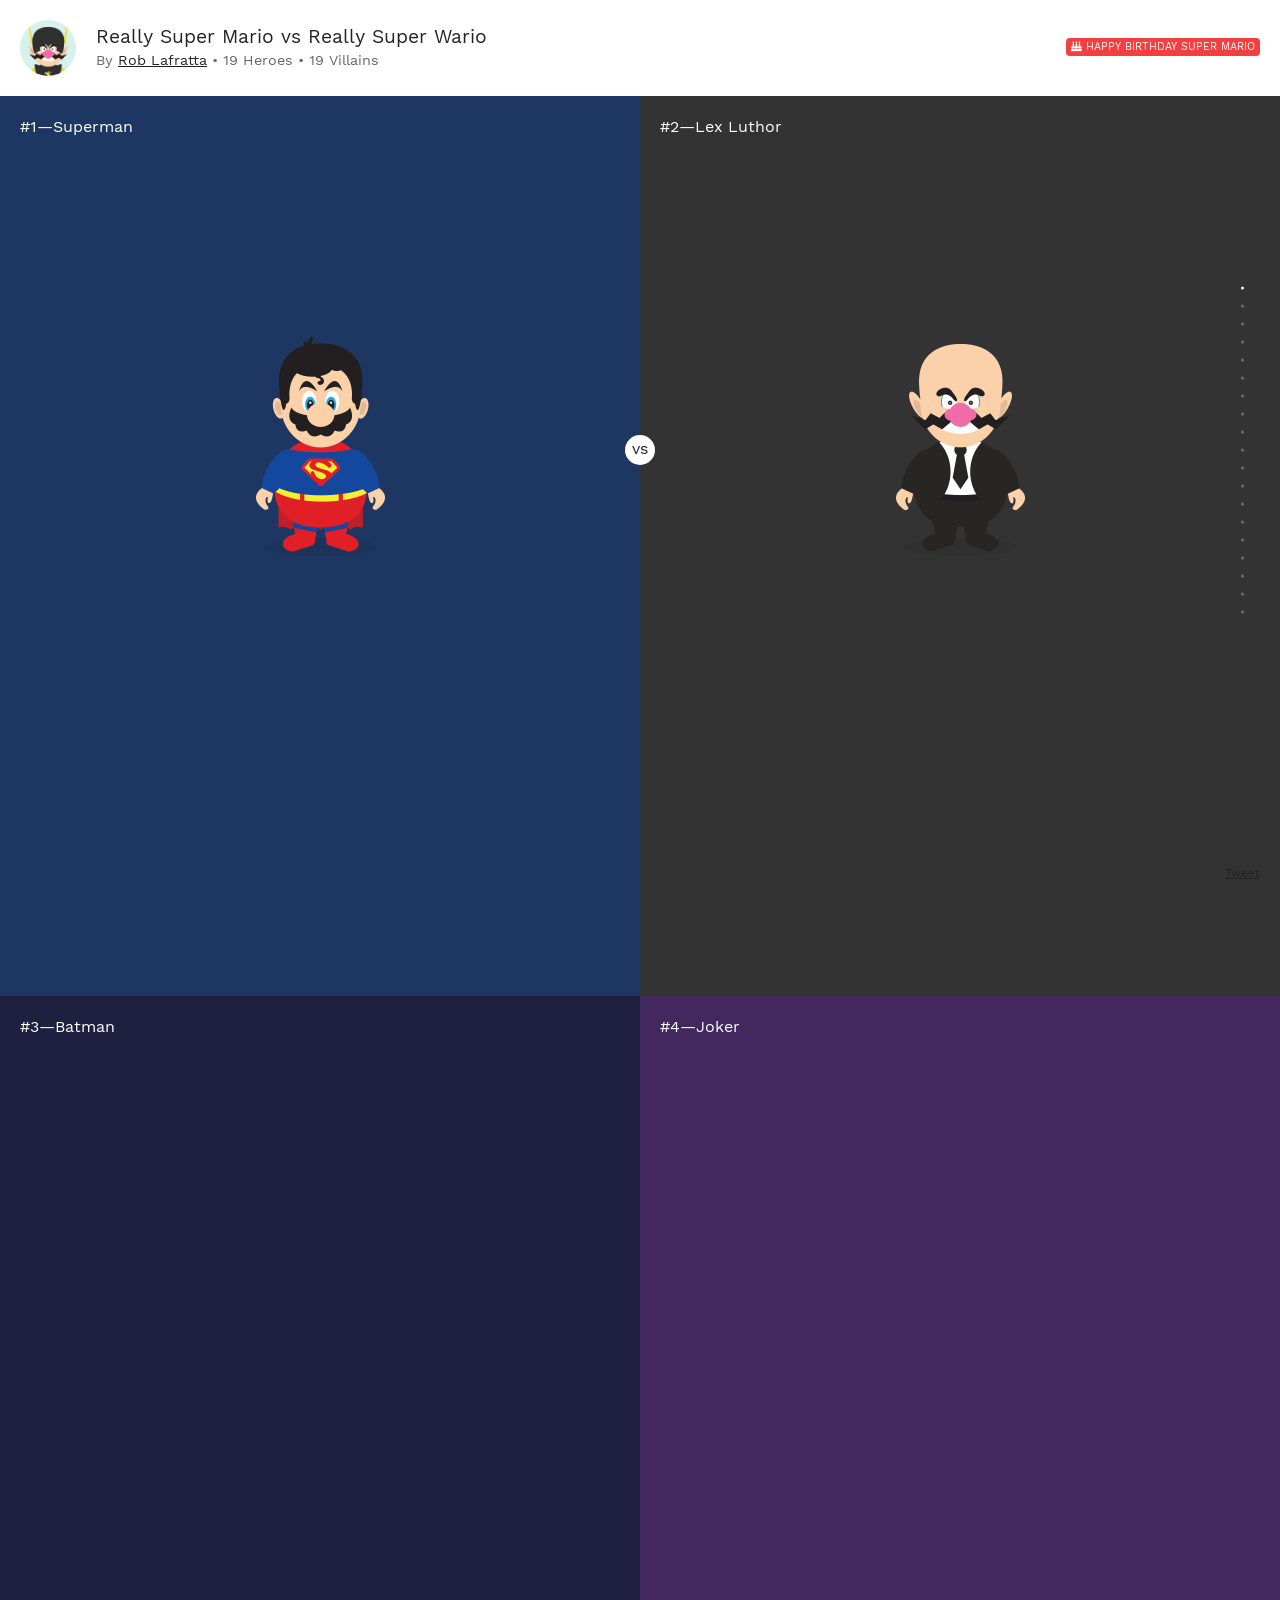
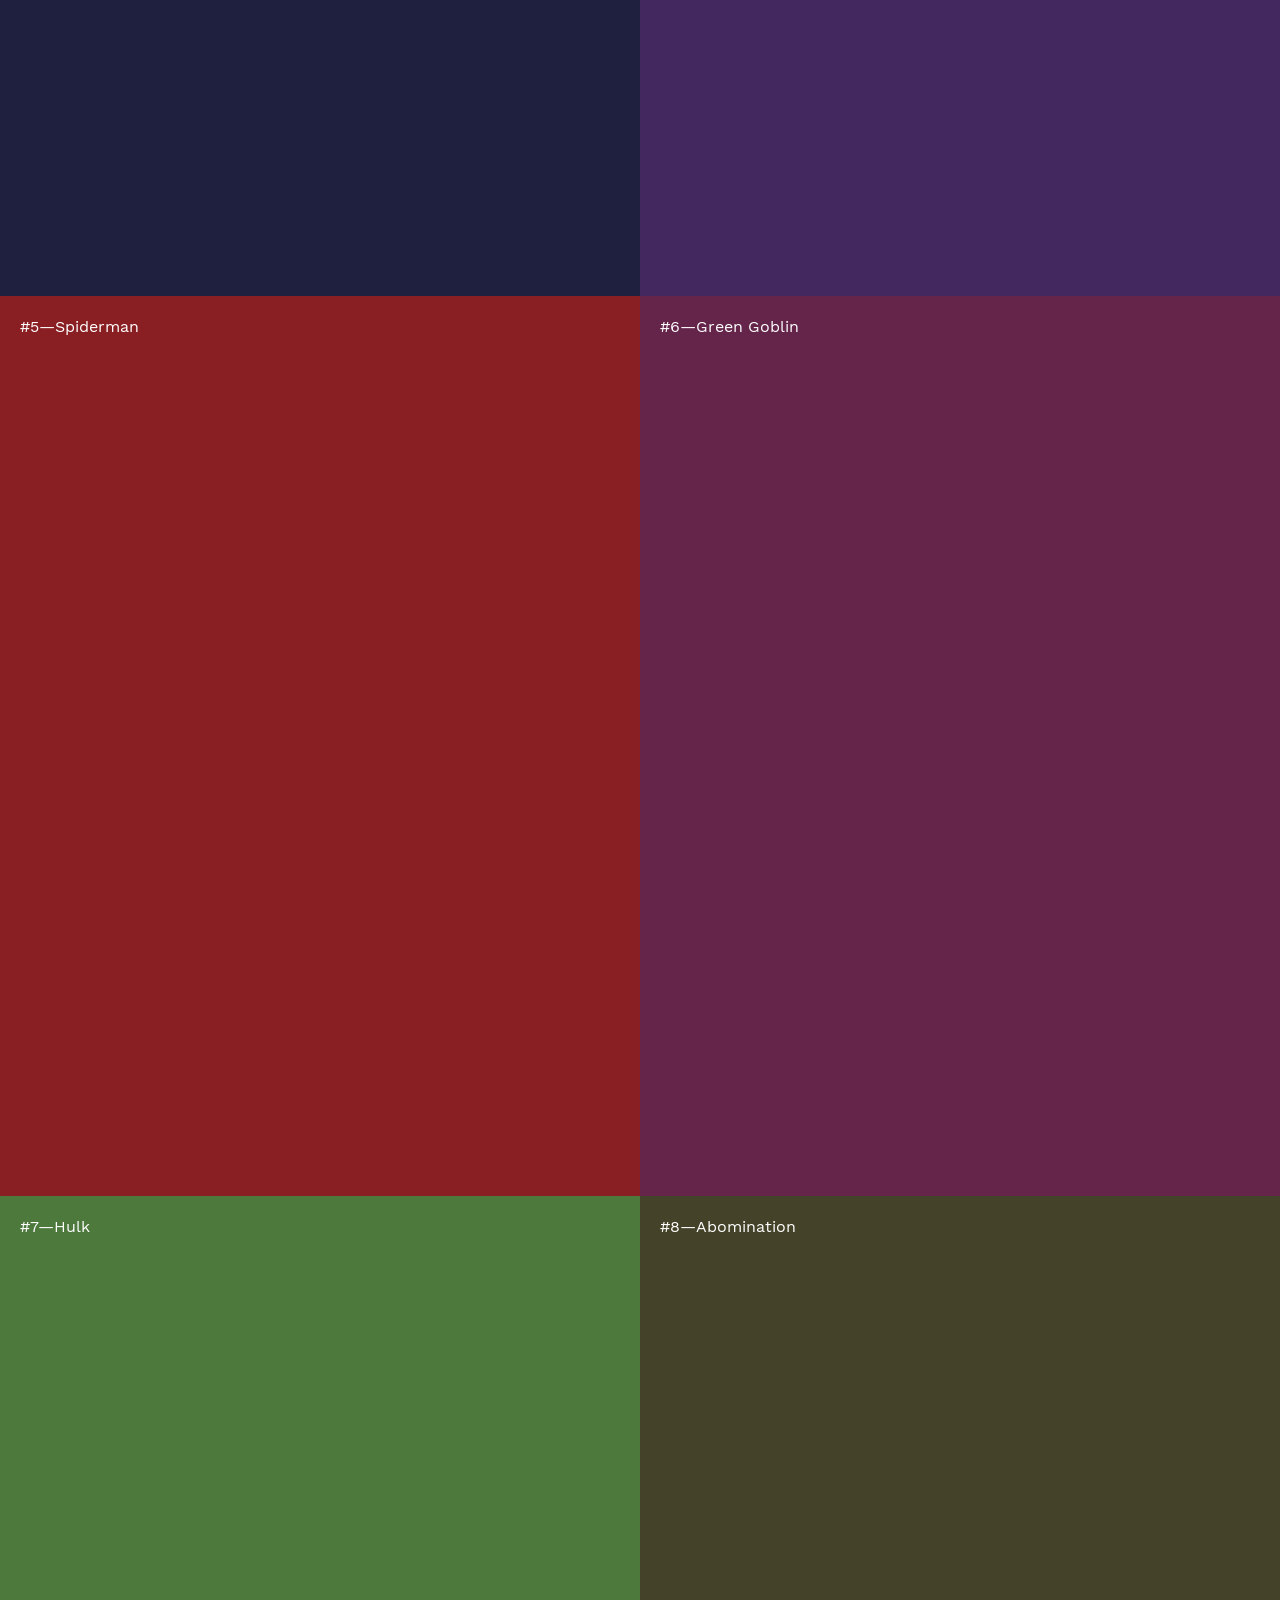
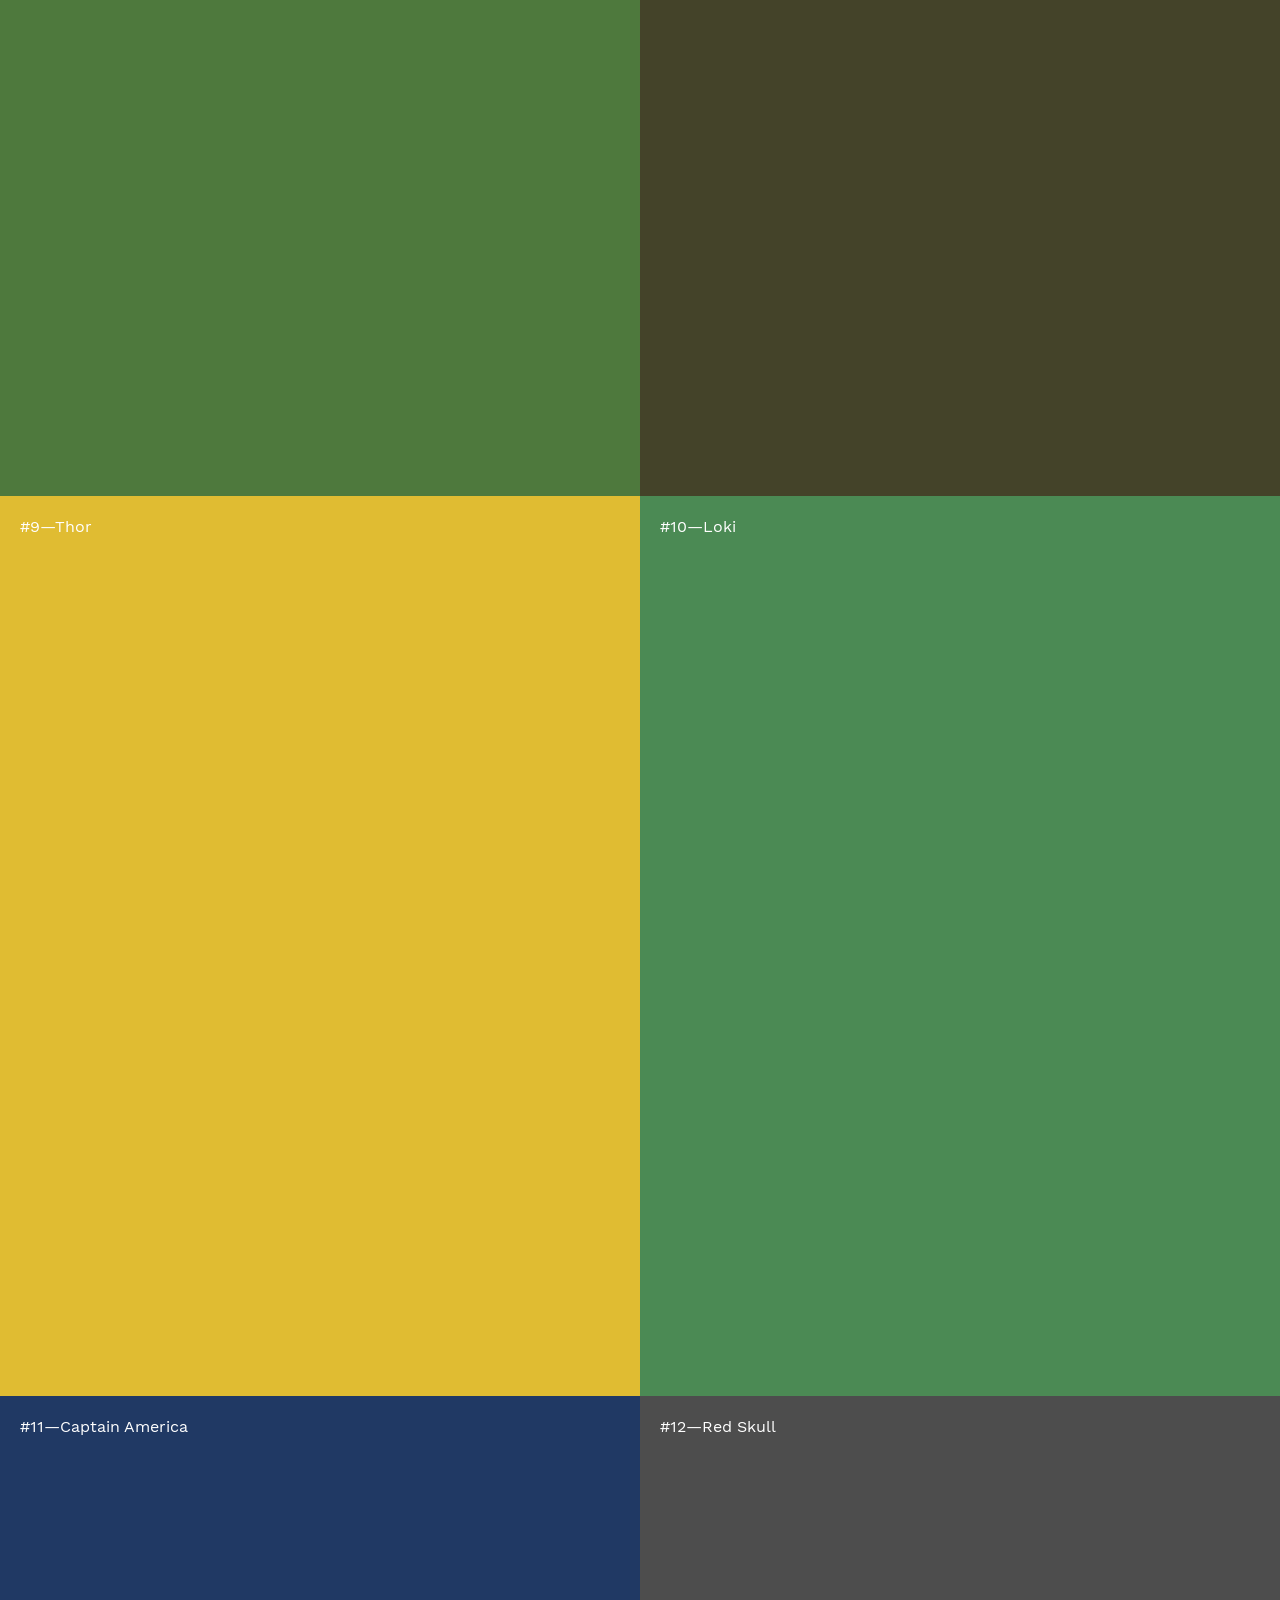
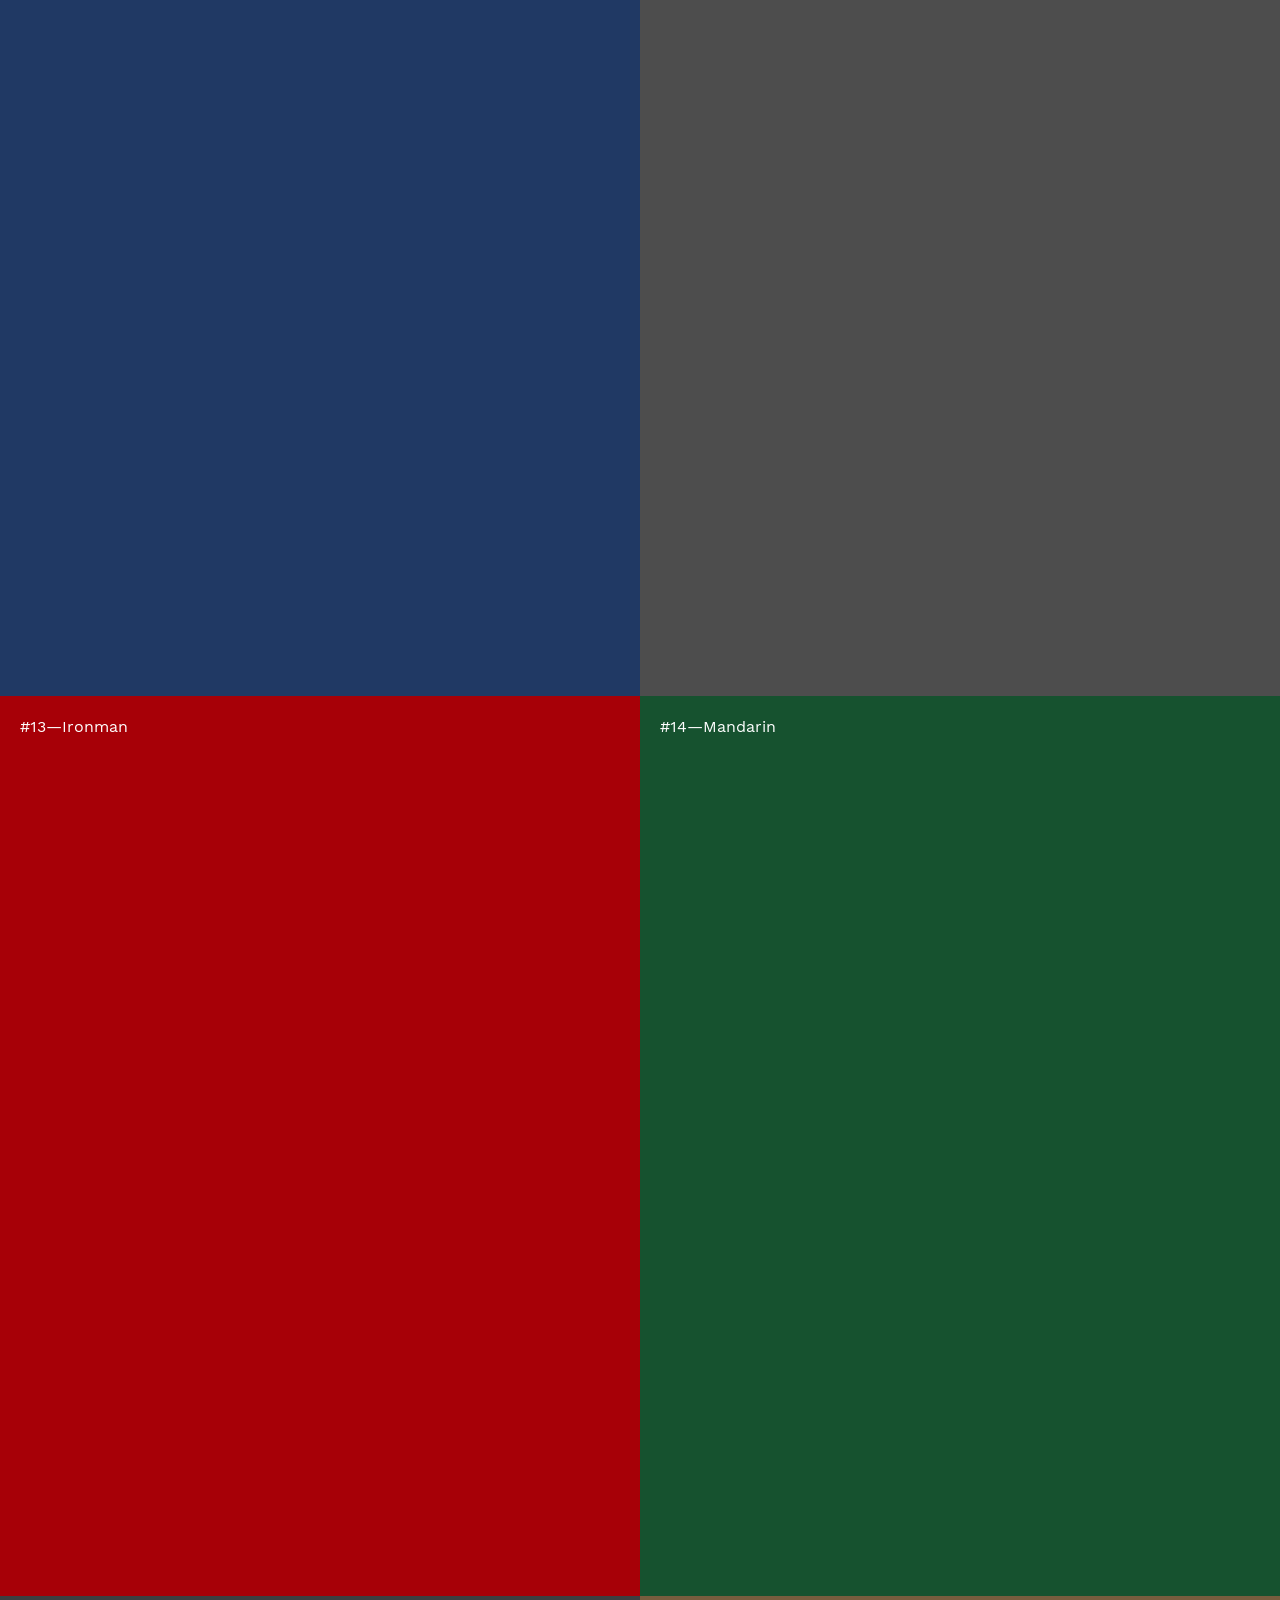
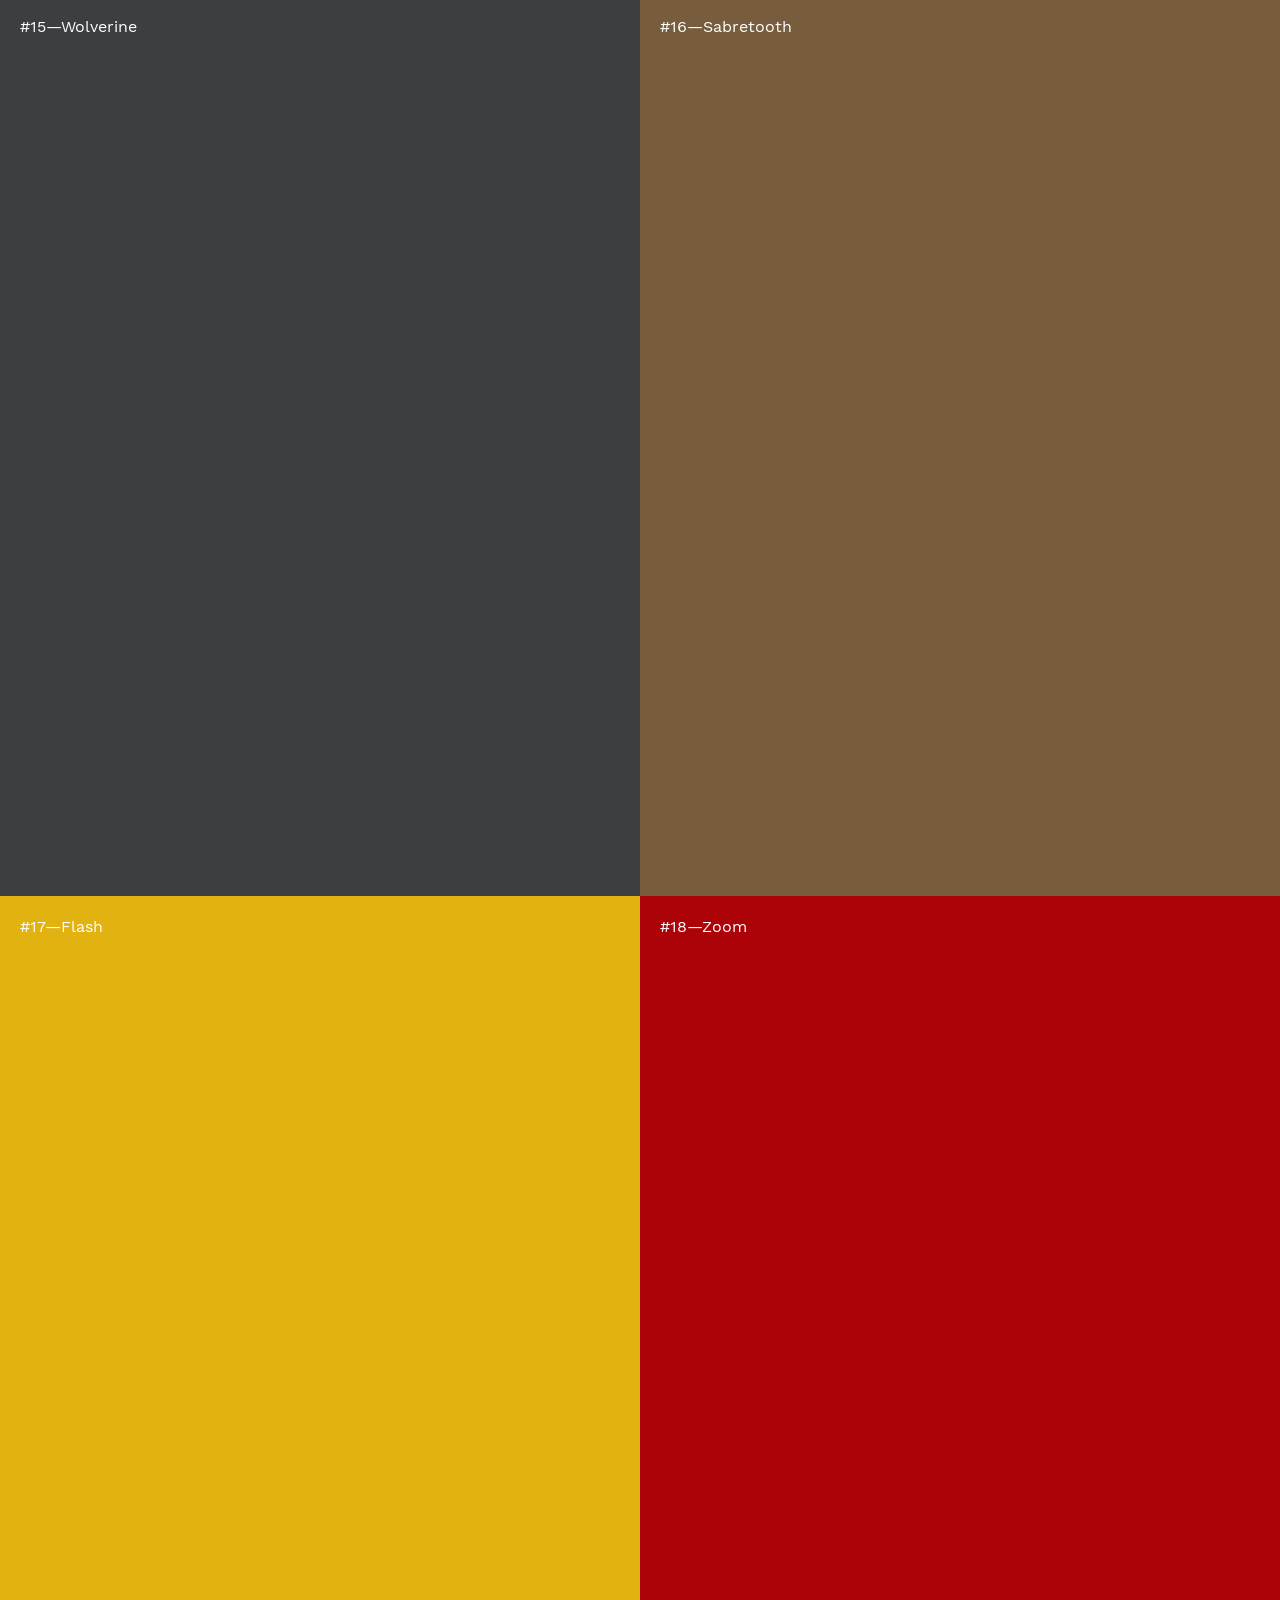
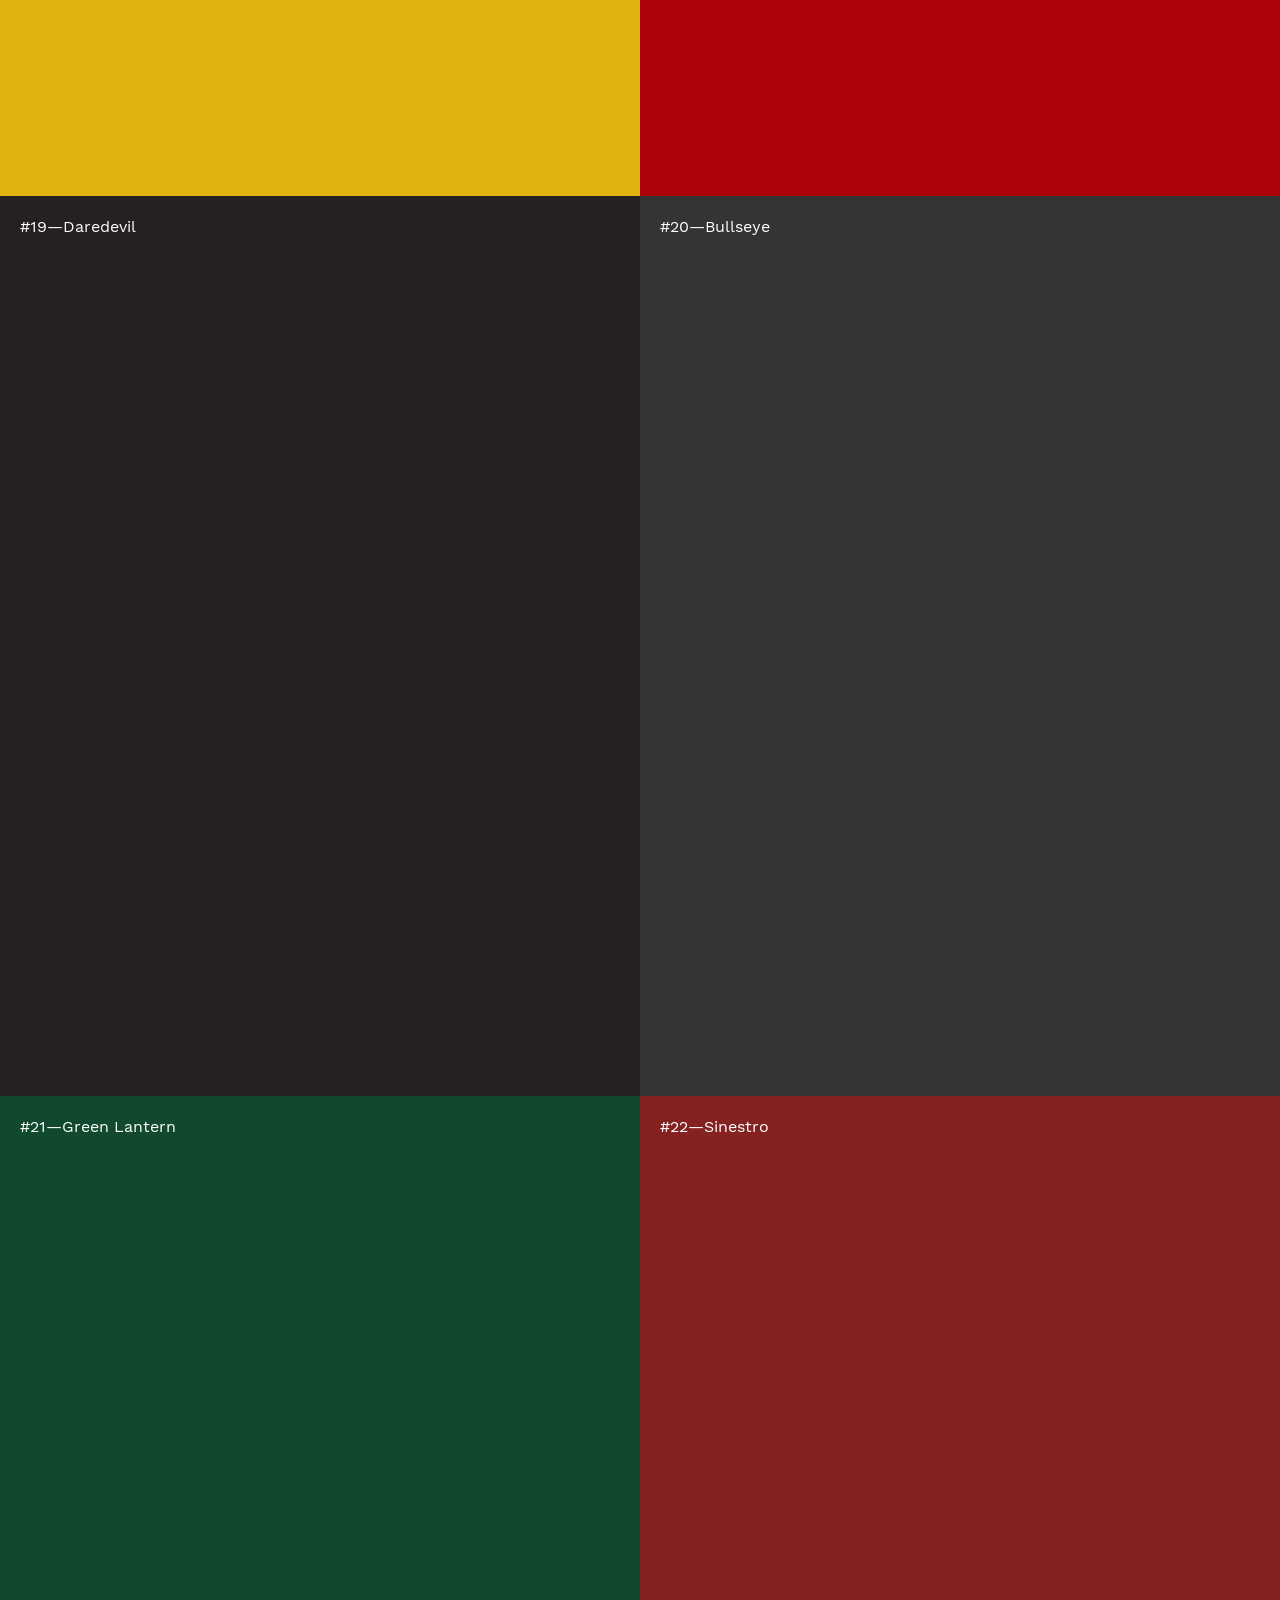
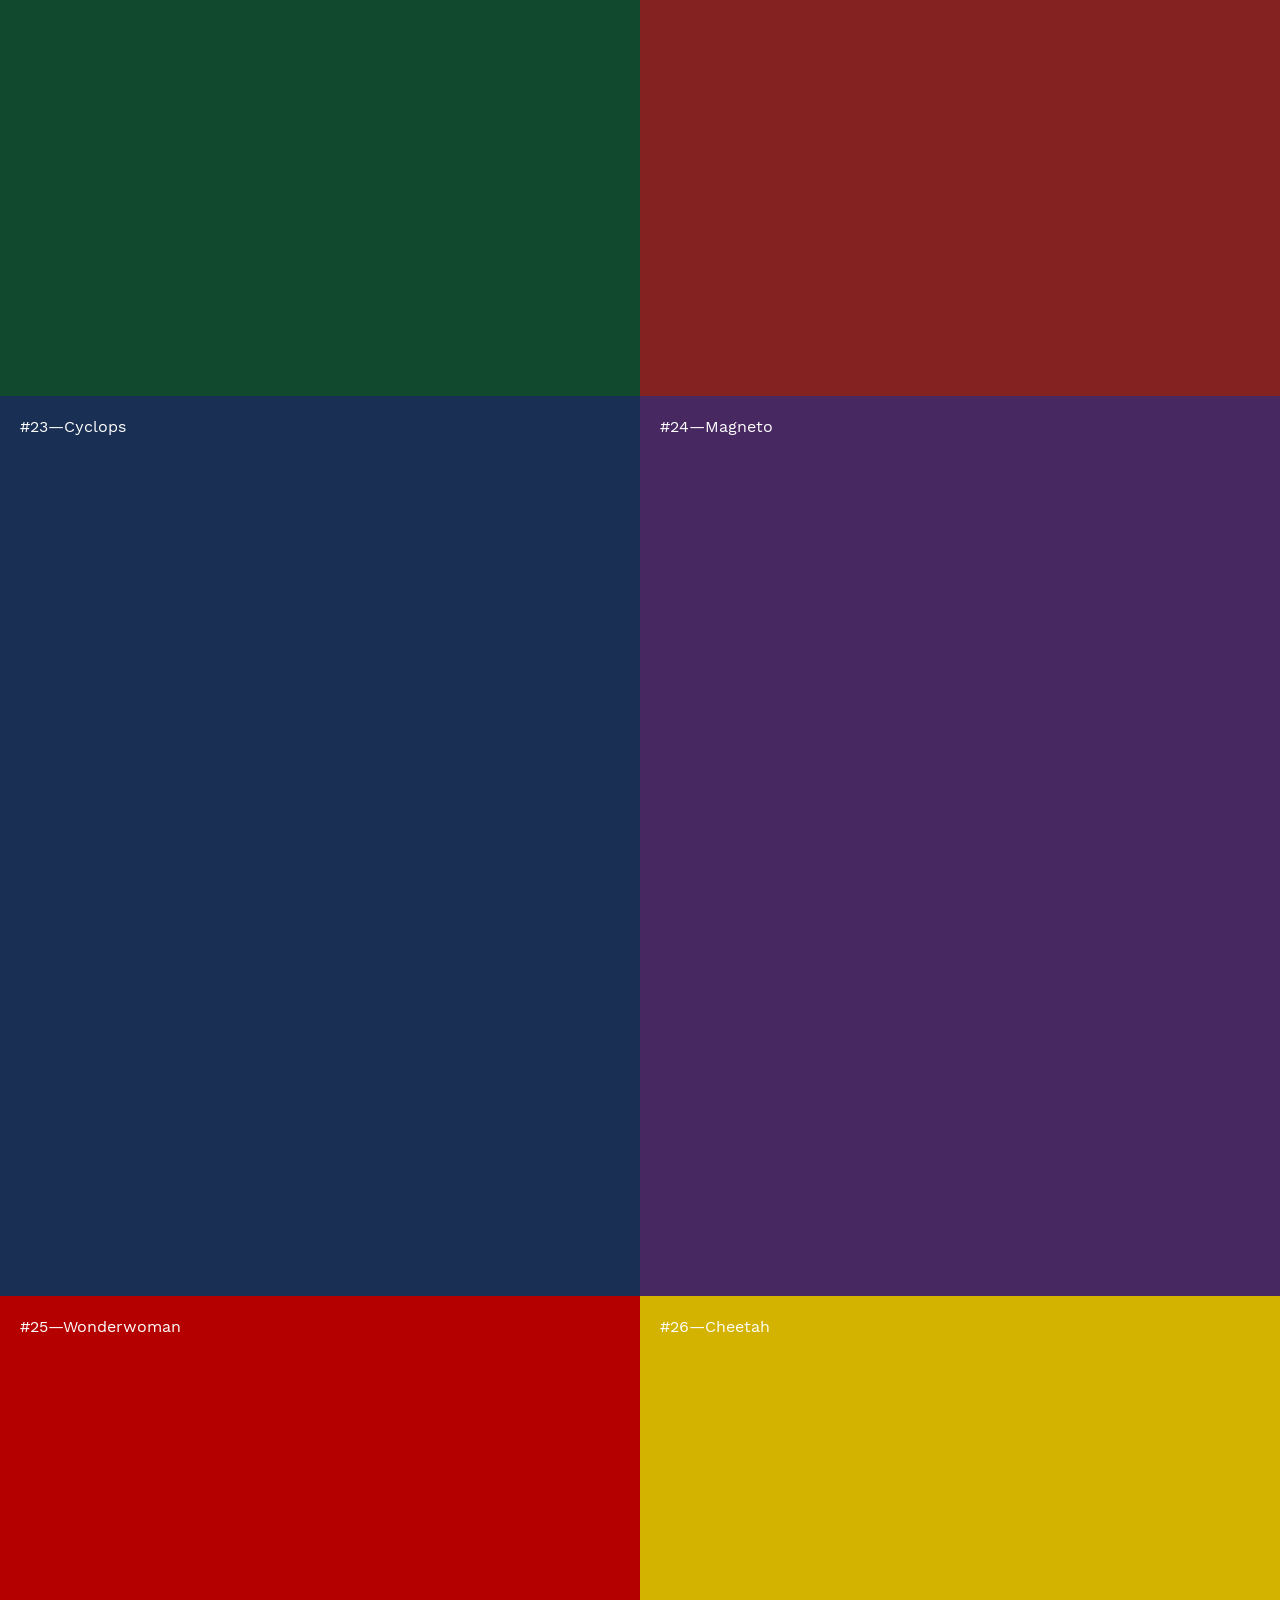
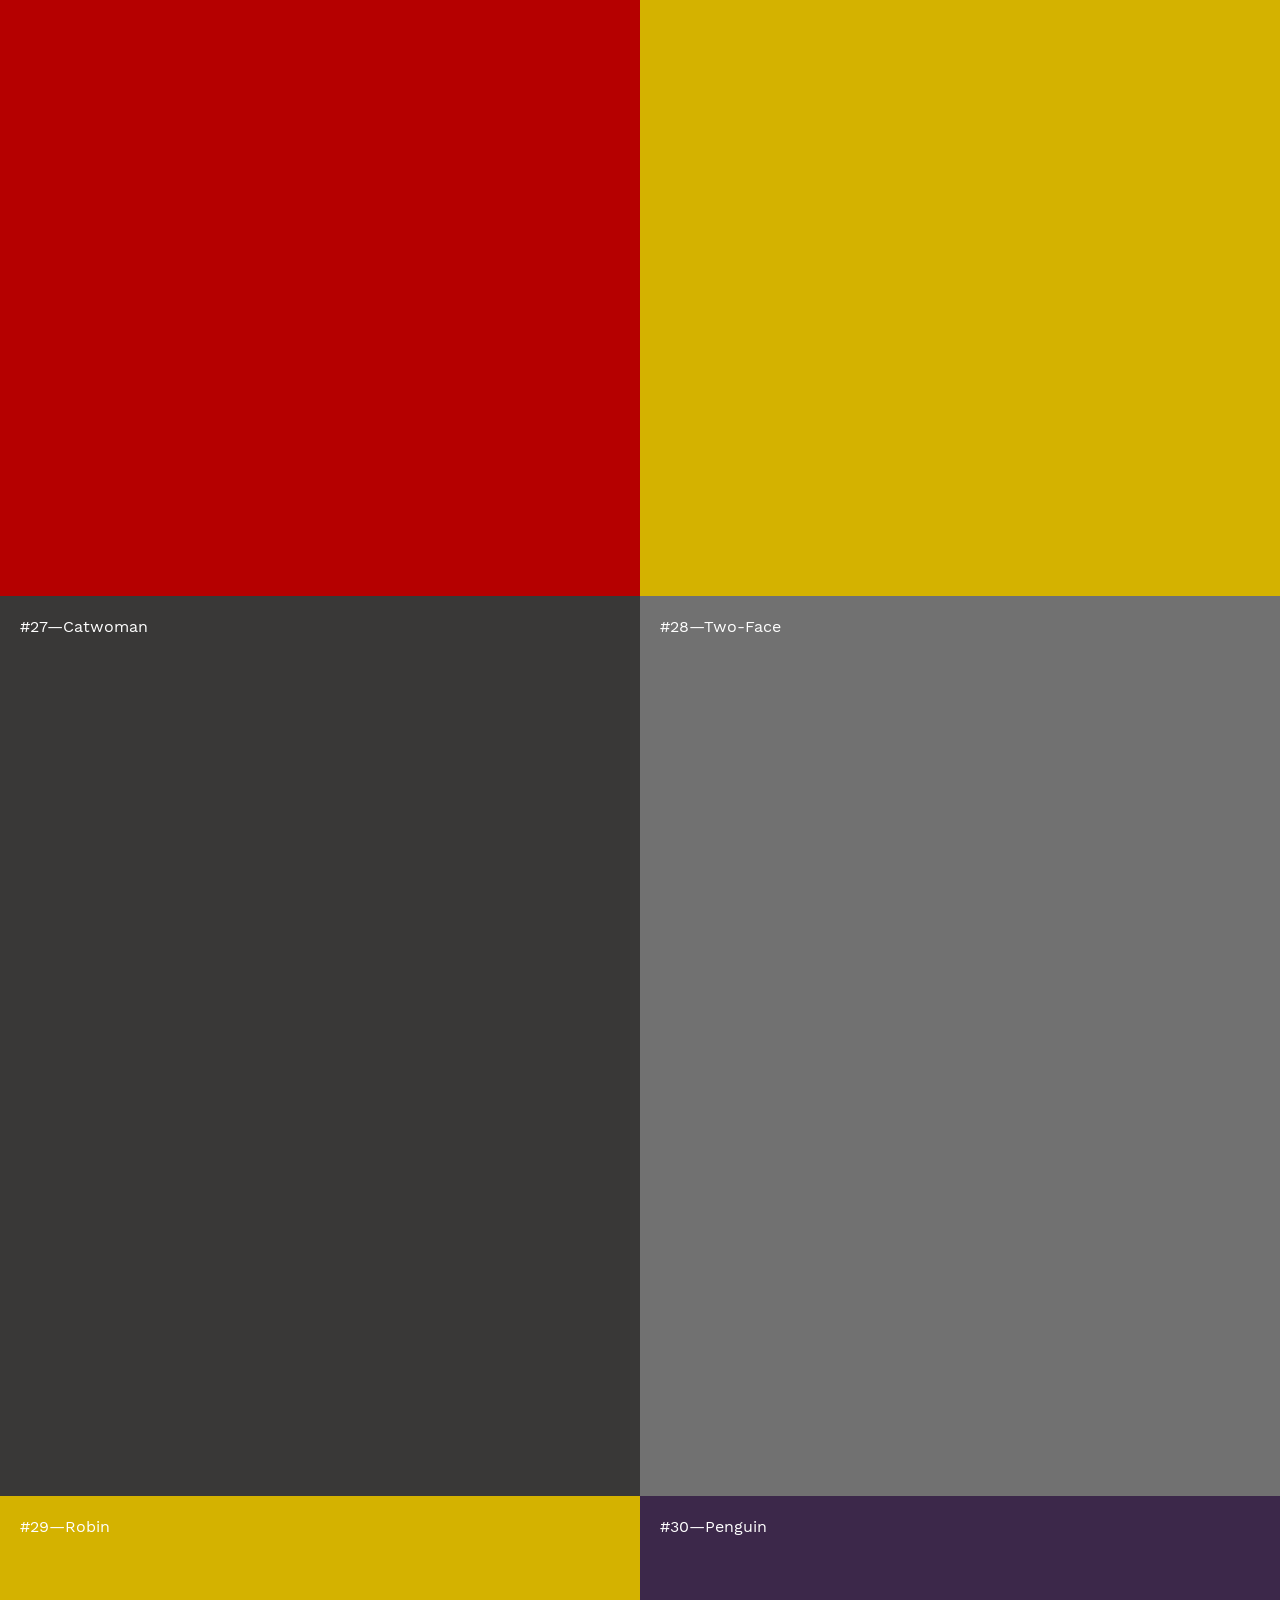
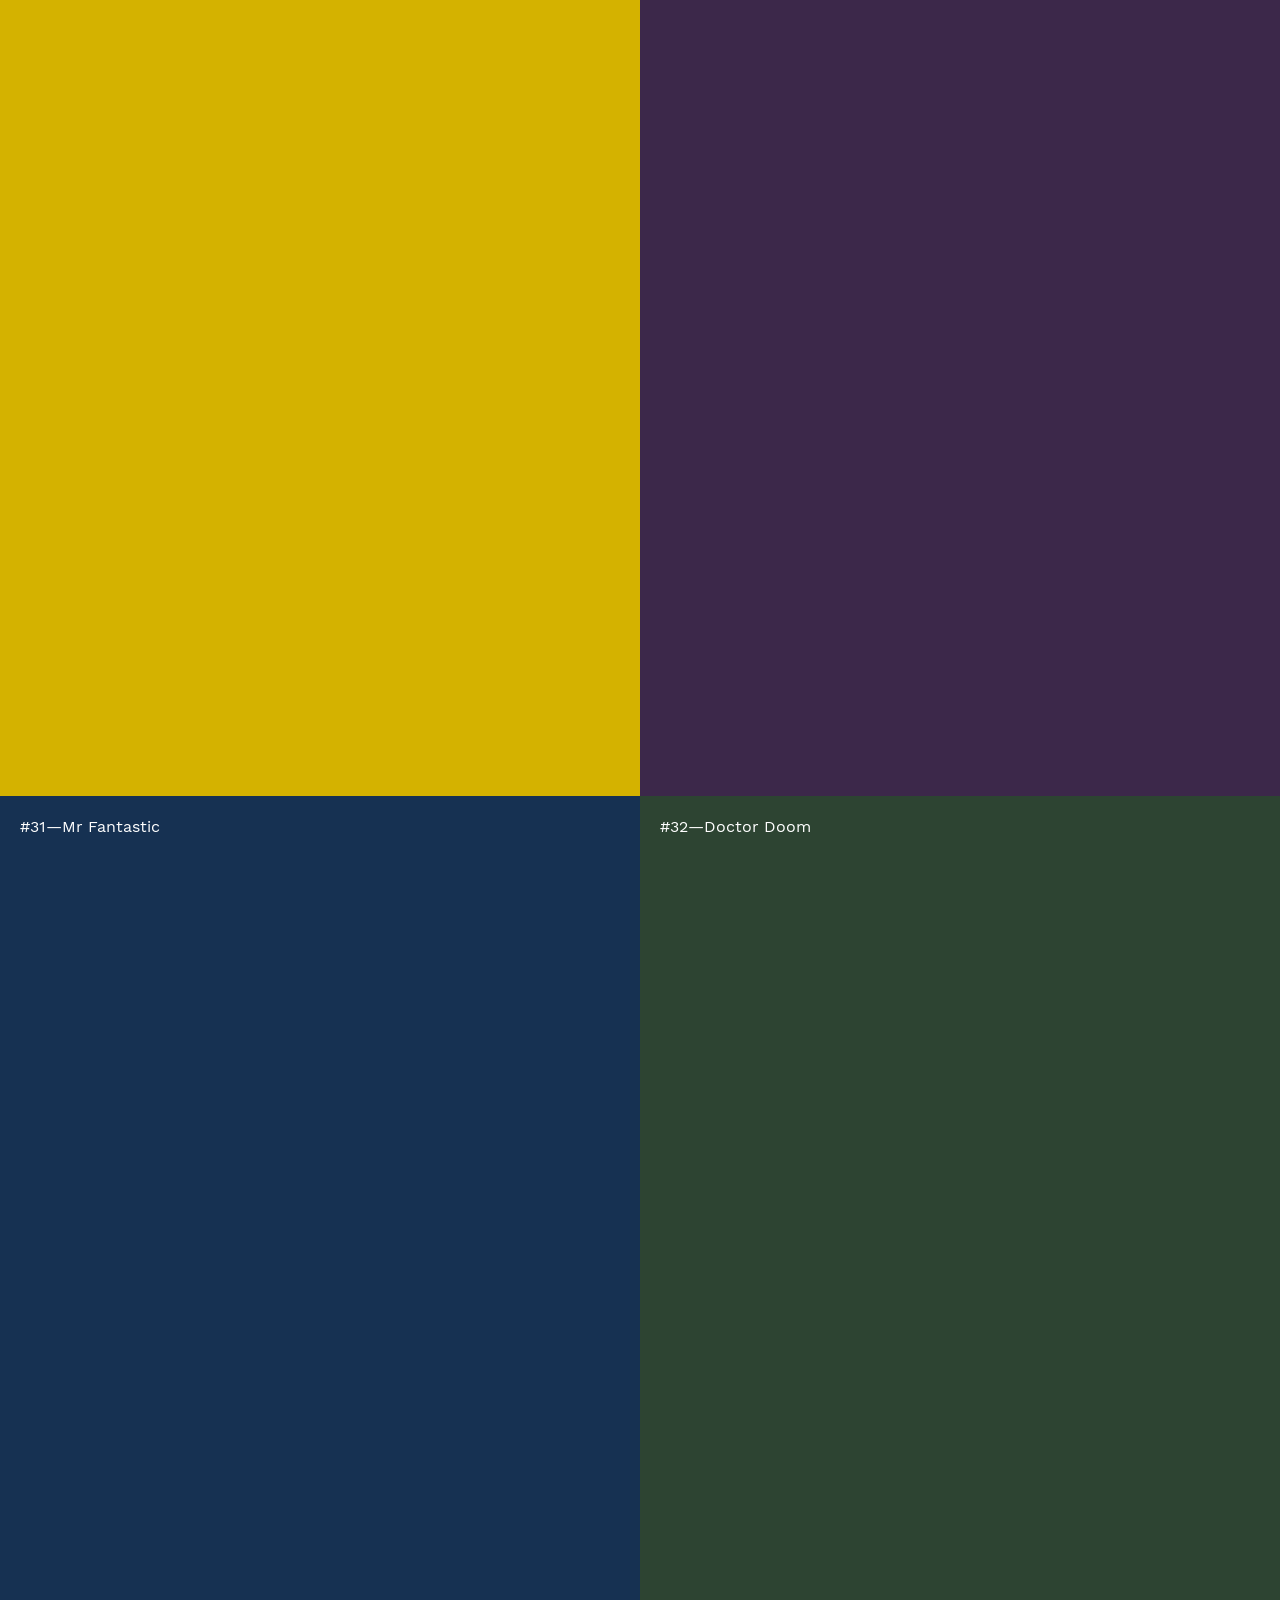
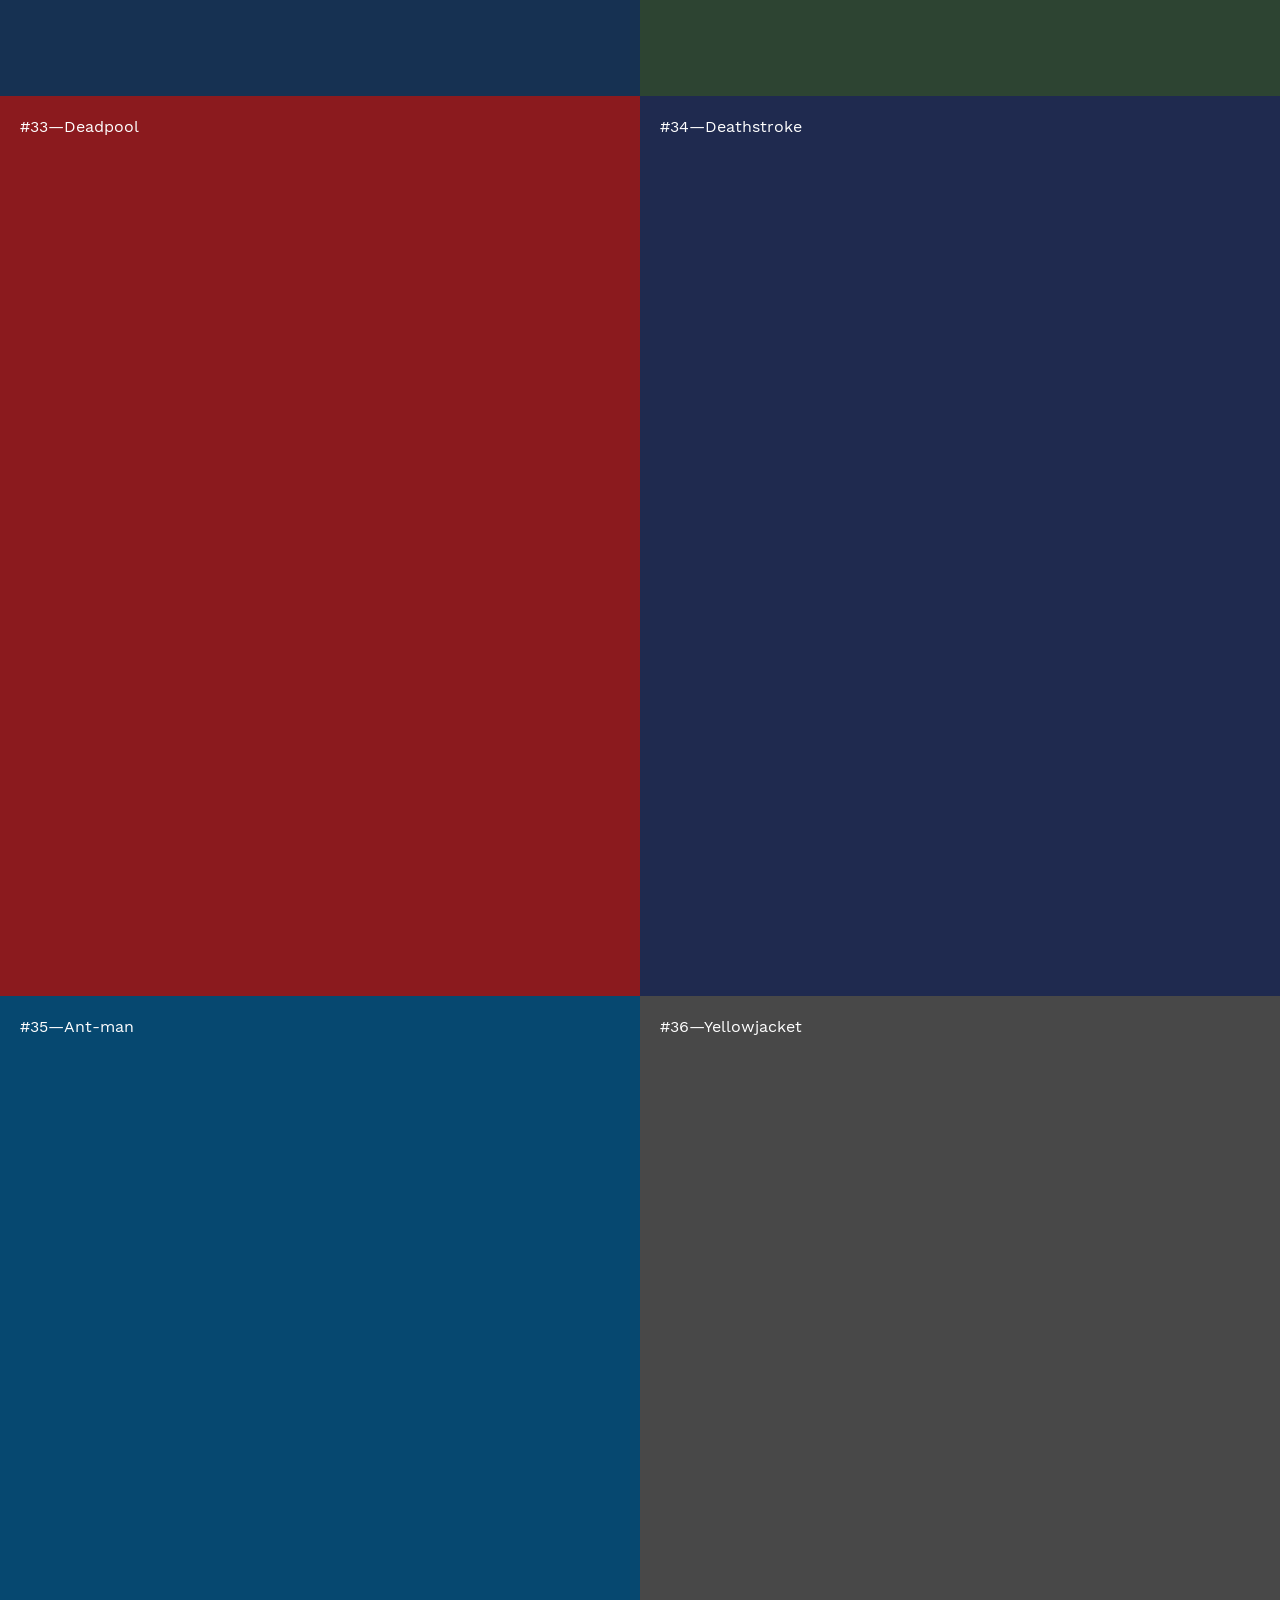
==== commit c8ef8385: "Remove broken One Page Love award image block" ====
--- a/mariowario/index.html
+++ b/mariowario/index.html
@@ -41,6 +41,7 @@
 <meta name="msapplication-TileImage" content="../favicon/mstile-144x144.png">
 <meta name="theme-color" content="#ffffff">
 <link rel="stylesheet" type="text/css" href="../css/super.css" />
+<link rel="stylesheet" href="https://maxcdn.bootstrapcdn.com/font-awesome/4.4.0/css/font-awesome.min.css">
 <script async src="../js/vendor/modernizr-2.8.3.min.js"></script>
 <script src="../js/analytics.js"></script>
 </head>
@@ -54,12 +55,7 @@
       fjs.parentNode.insertBefore(js, fjs);
     }(document, 'script', 'facebook-jssdk'));</script>
     
-    <!-- OPL award -->
-    <a href="https://onepagelove.com/really-super-mario-vs-really-super-wario" target="_blank" class="opl"><img width="73" height="56" src="https://s3.amazonaws.com/onepagelove/one-page-love-award-retina-right.png" srcset="https://s3.amazonaws.com/onepagelove/one-page-love-award-right.png 1x , https://s3.amazonaws.com/onepagelove/one-page-love-award-retina-right.png 2x"></a>
-    
-    <!-- / OPL award -->
-    
-    
+
 <div class="container">
   <header>
     <div class="left">
@@ -68,7 +64,7 @@
       <p class="sub">By <a href="http://roblafratta.com" alt="Rob Lafratta Product Designer">Rob Lafratta</a> • 19 Heroes • 19 Villains</p>
     </div>
     <div class="right hide-for-mobile">
-      <h2><span class="birthday"><svg class="birthday-icon lucide lucide-cake" xmlns="http://www.w3.org/2000/svg" viewBox="0 0 24 24" fill="none" stroke="currentColor" stroke-width="2" stroke-linecap="round" stroke-linejoin="round" aria-hidden="true"><path d="M20 21v-8a2 2 0 0 0-2-2H6a2 2 0 0 0-2 2v8"/><path d="M4 16s.5-1 2-1 2.5 2 4 2 2.5-2 4-2 2.5 2 4 2 2-1 2-1"/><path d="M2 21h20"/><path d="M7 8v3"/><path d="M12 8v3"/><path d="M17 8v3"/><path d="M7 4h.01"/><path d="M12 4h.01"/><path d="M17 4h.01"/></svg> Happy Birthday Super Mario</span></h2>
+      <h2><span class="birthday"><i class="fa fa-birthday-cake"></i> Happy Birthday Super Mario</span></h2>
     </div>
     <div class="clear"></div>
   </header>
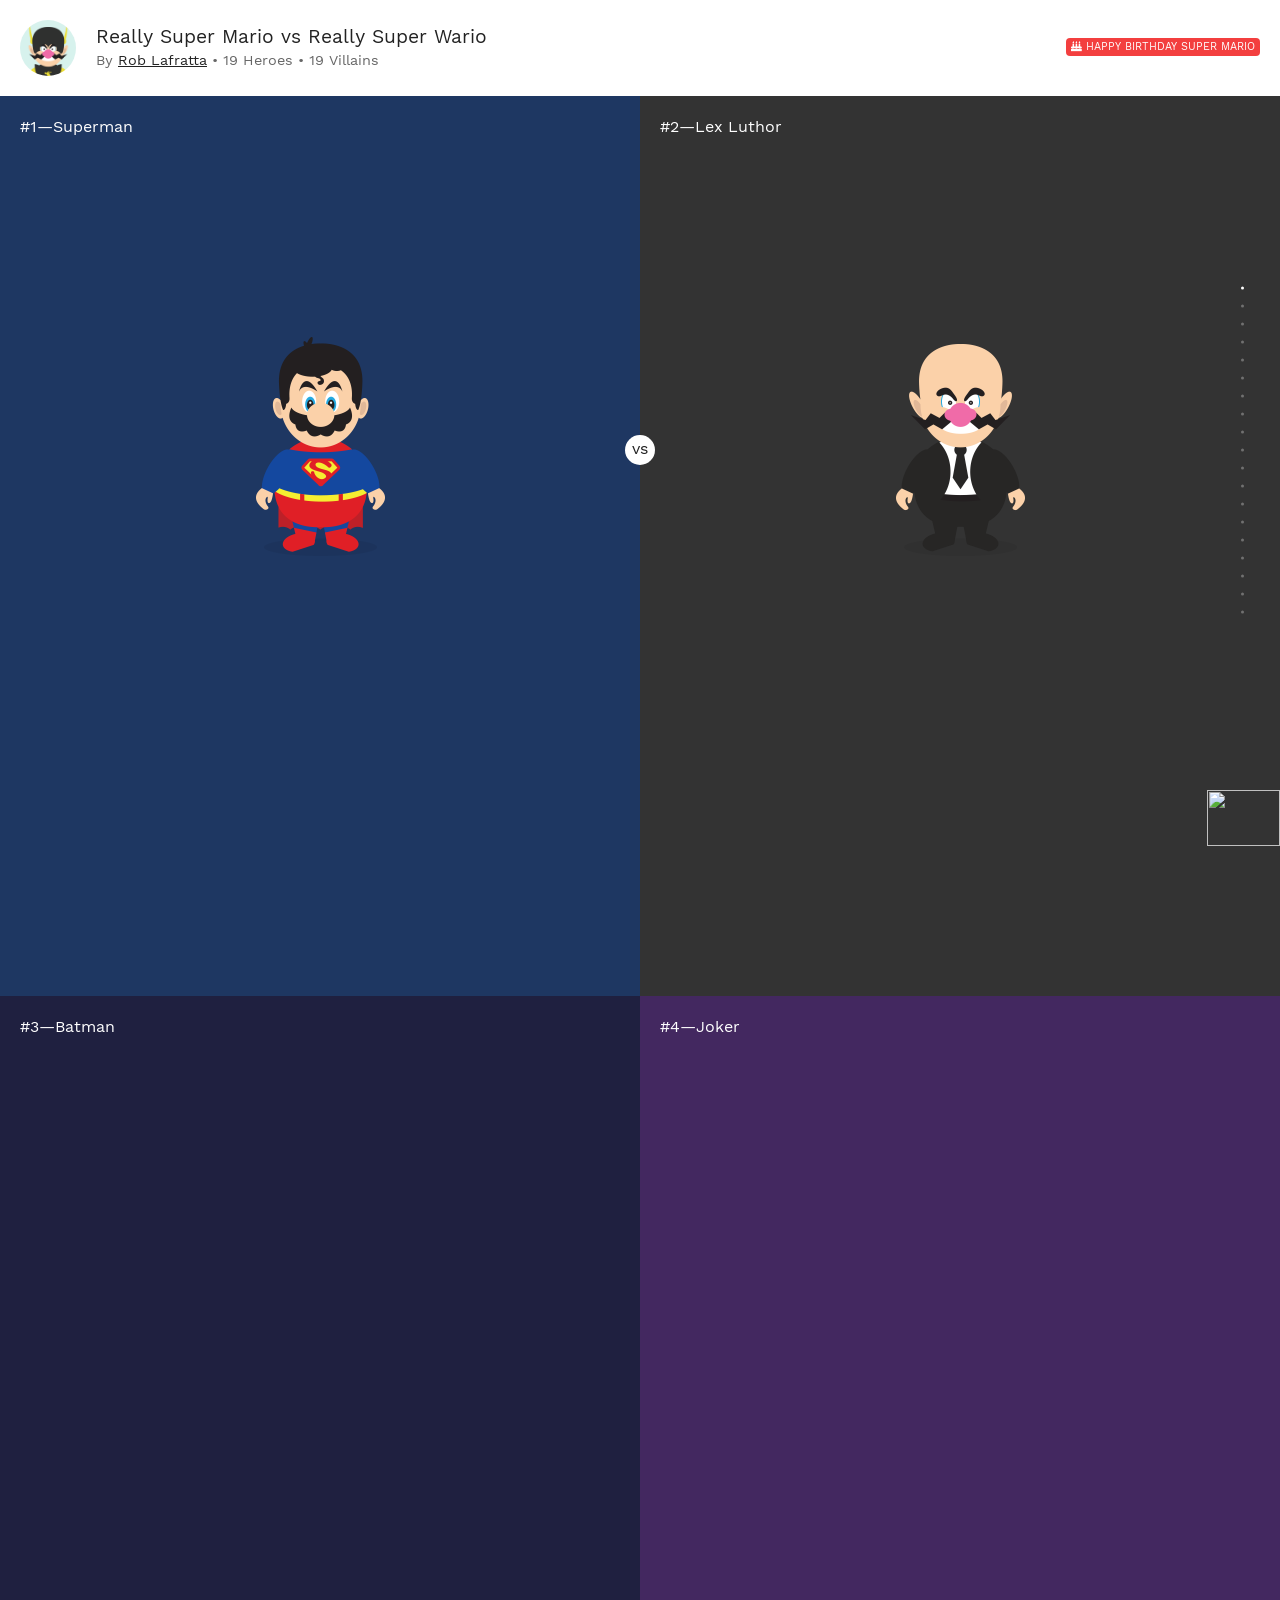
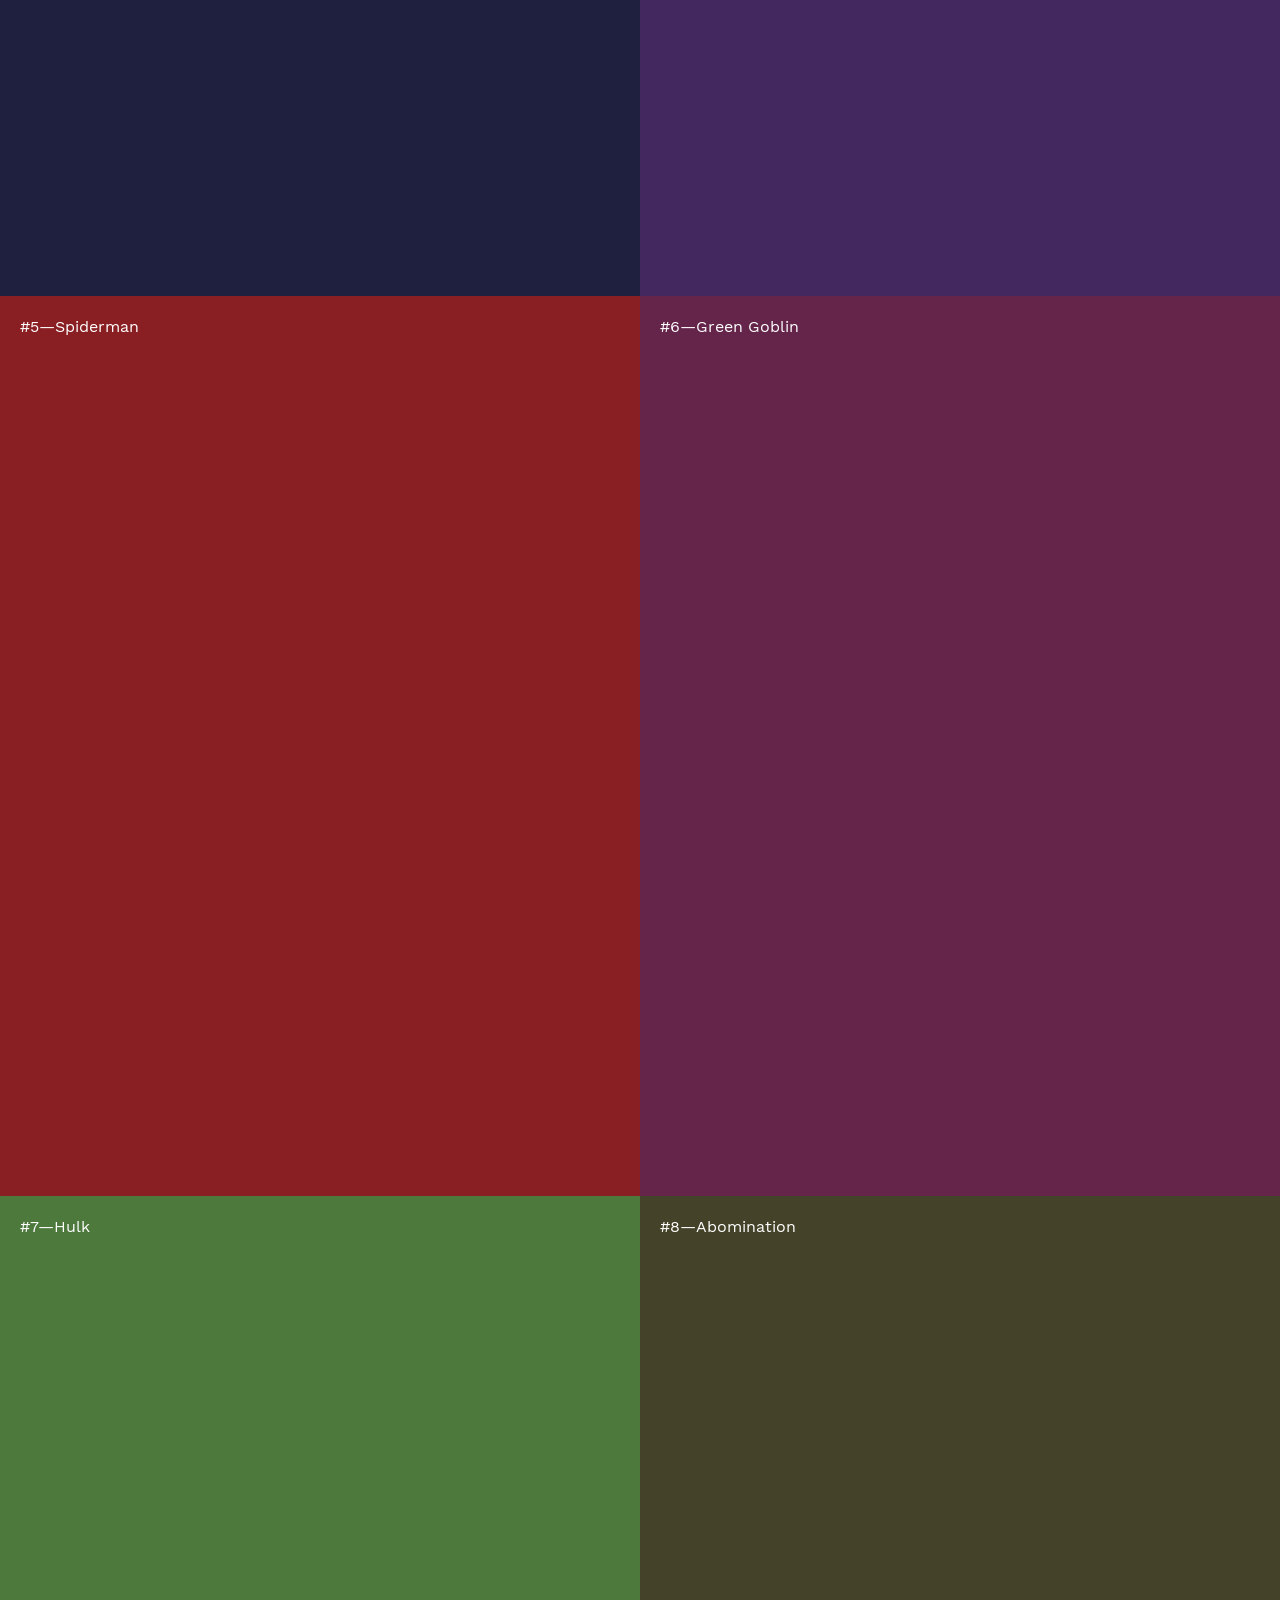
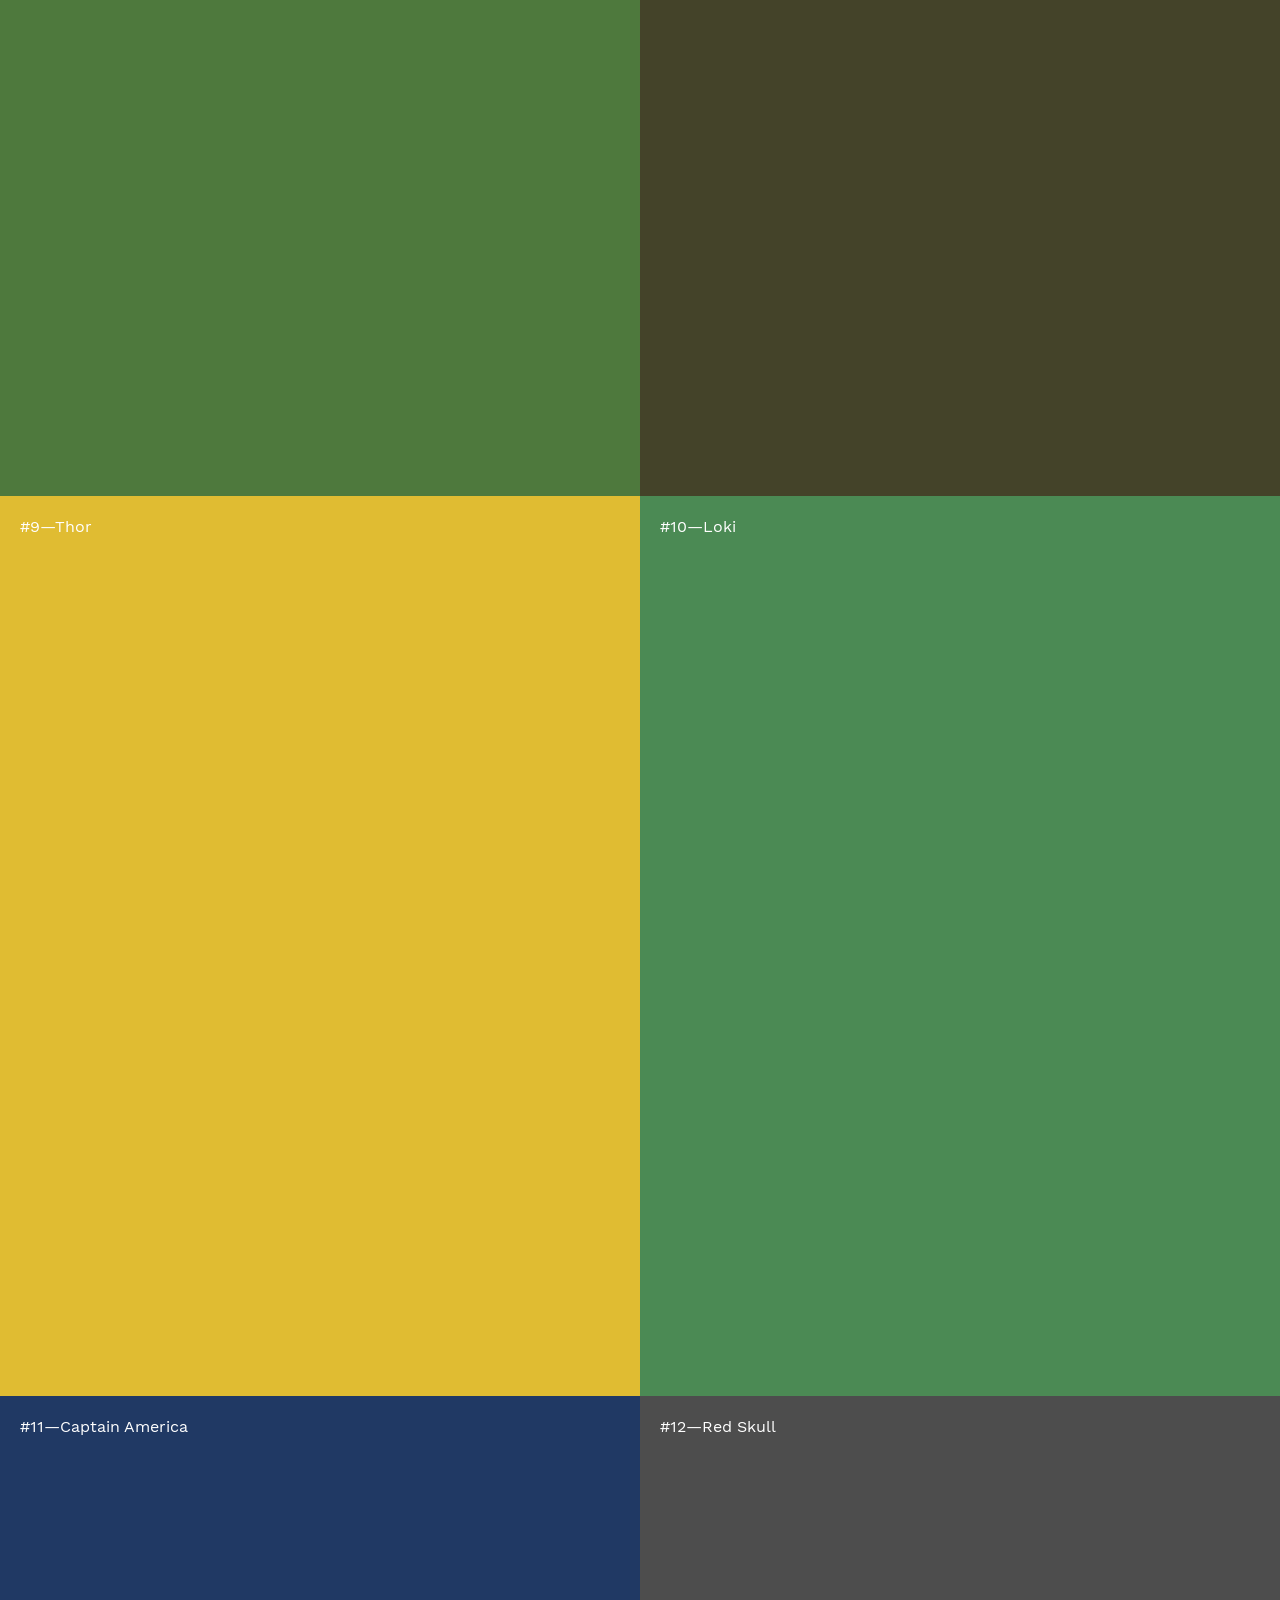
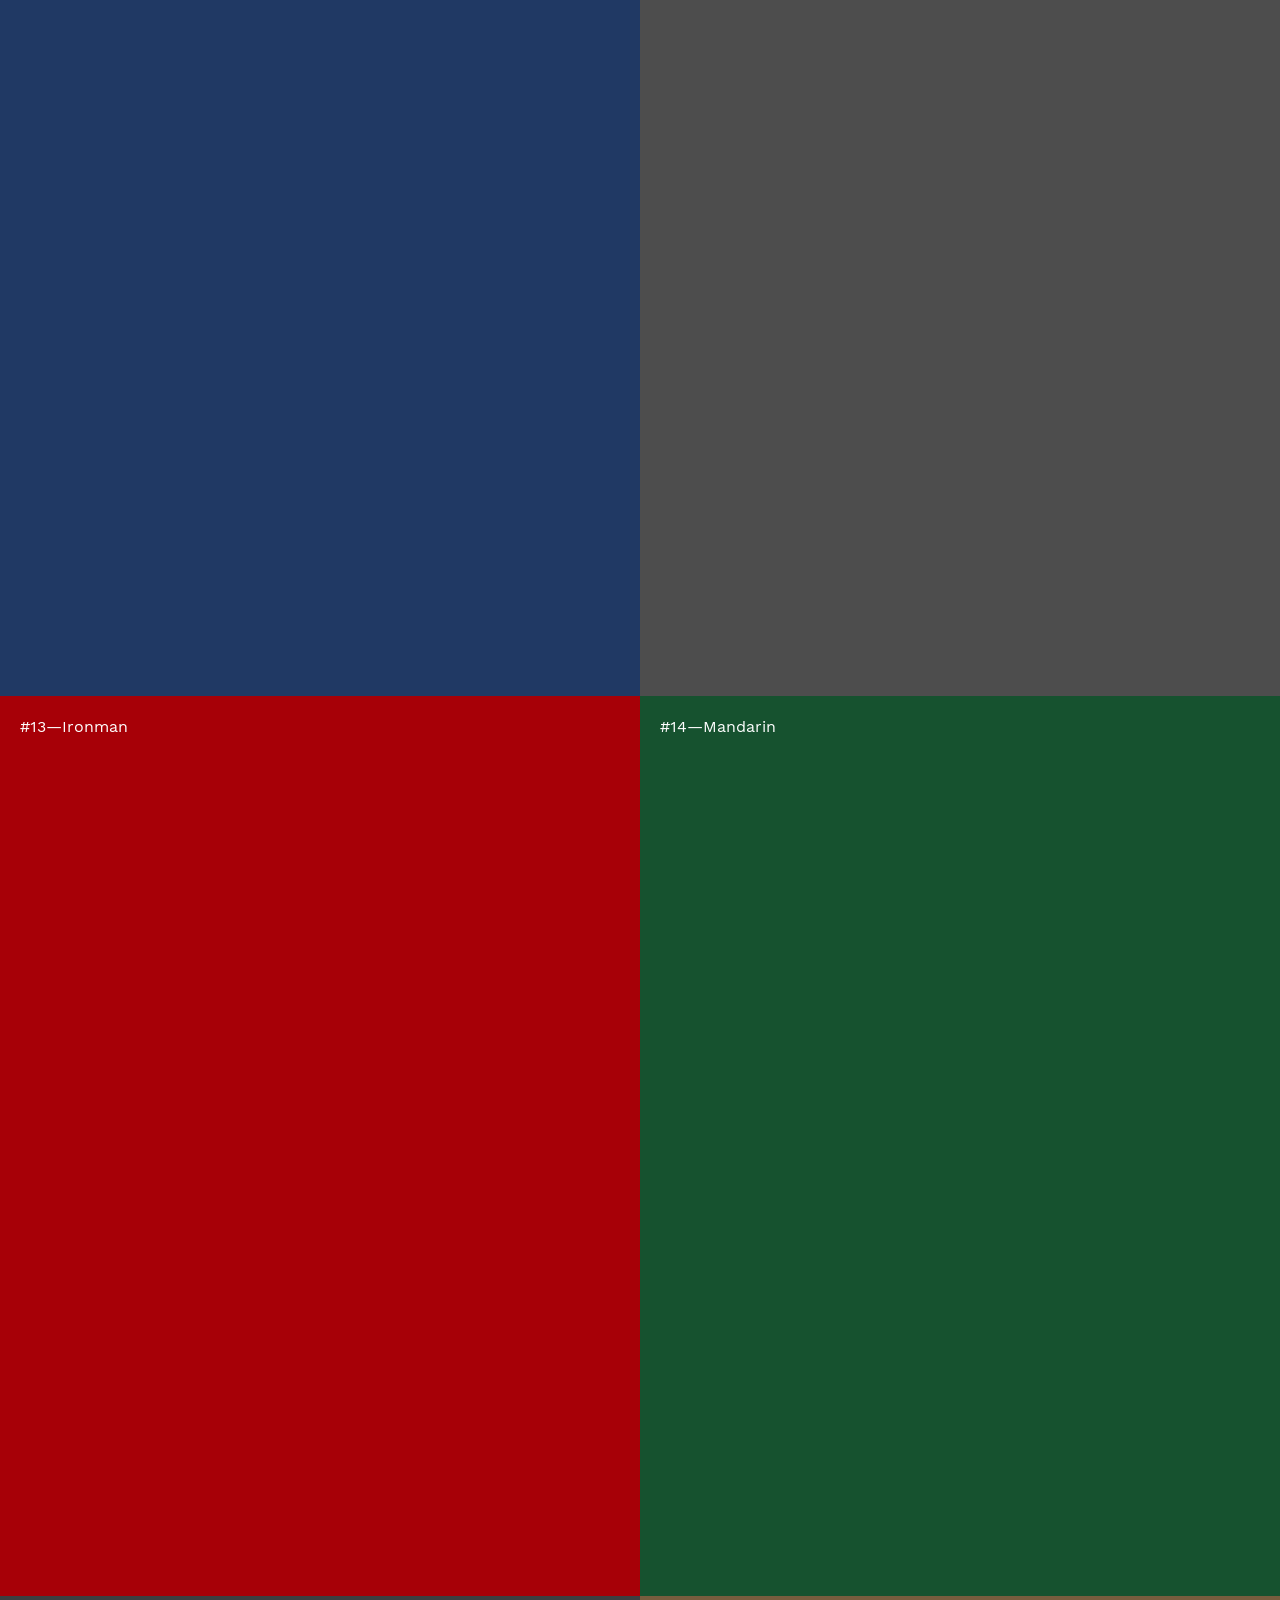
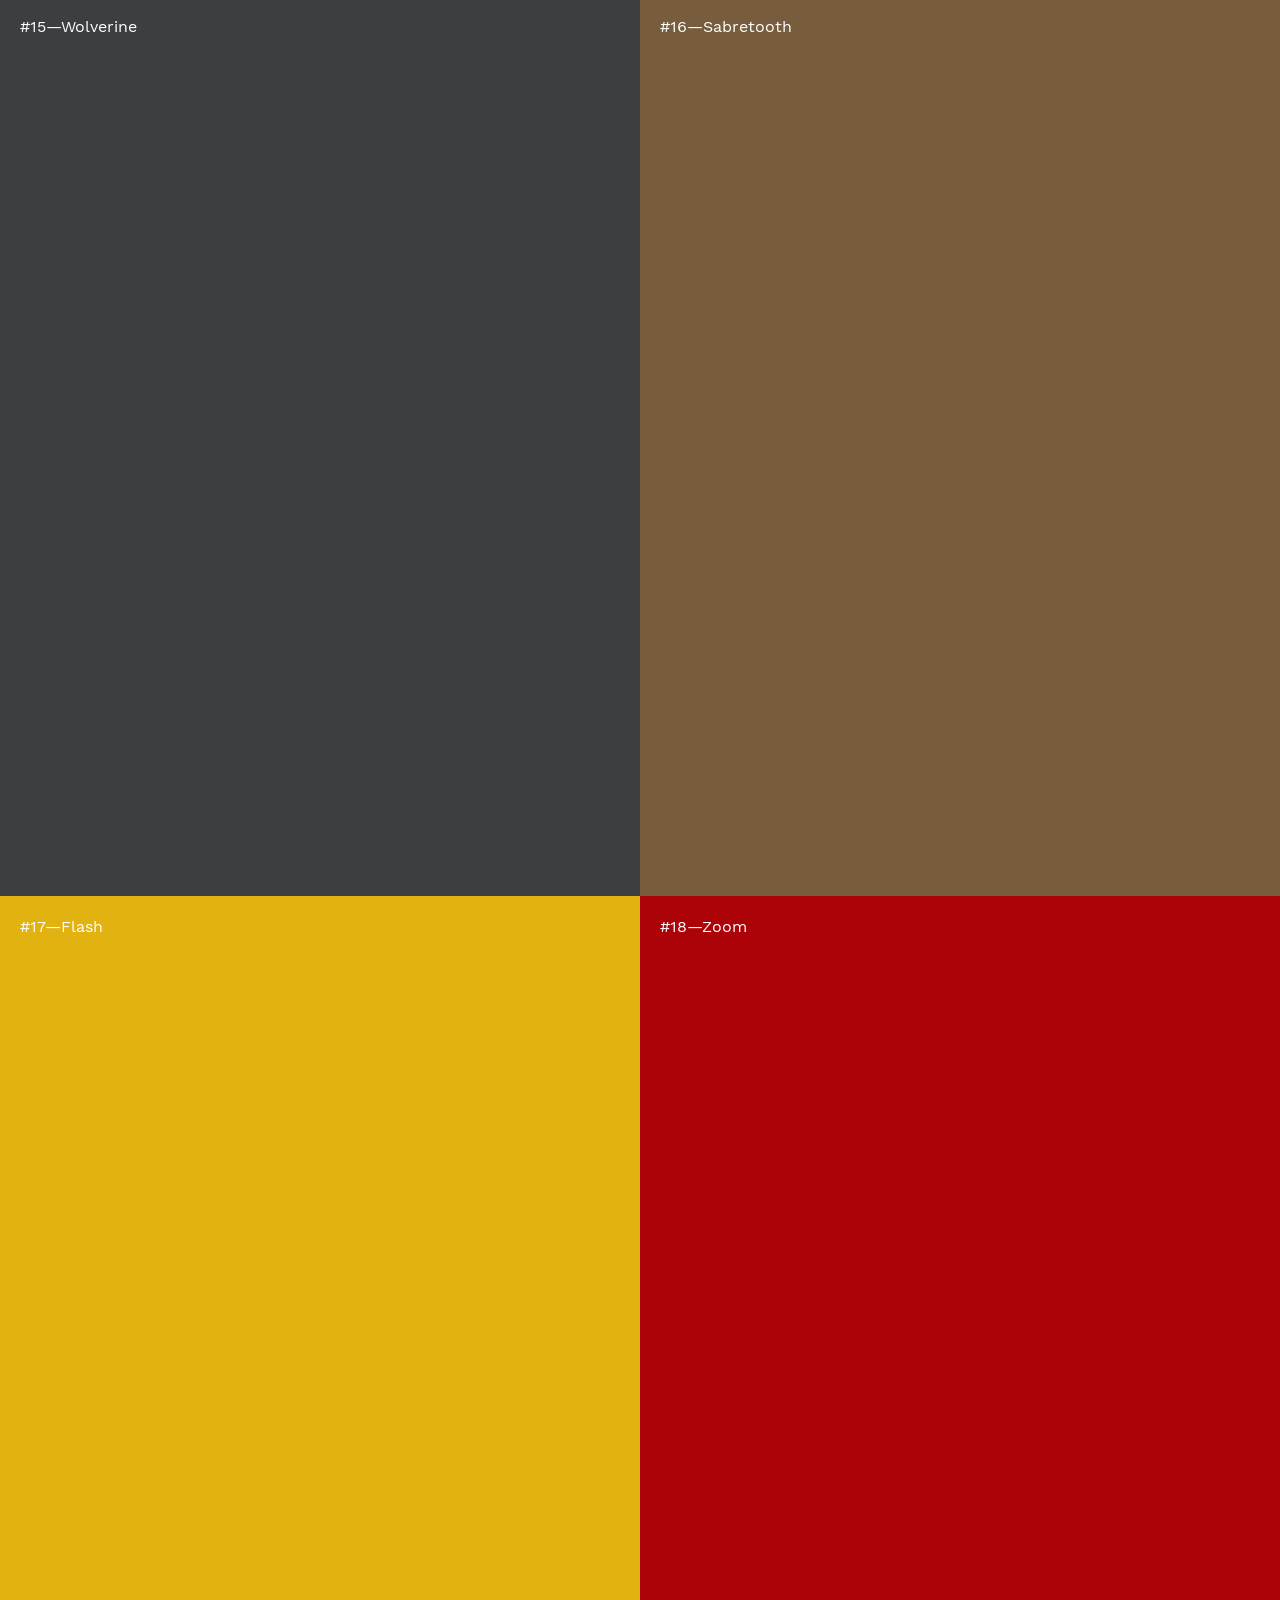
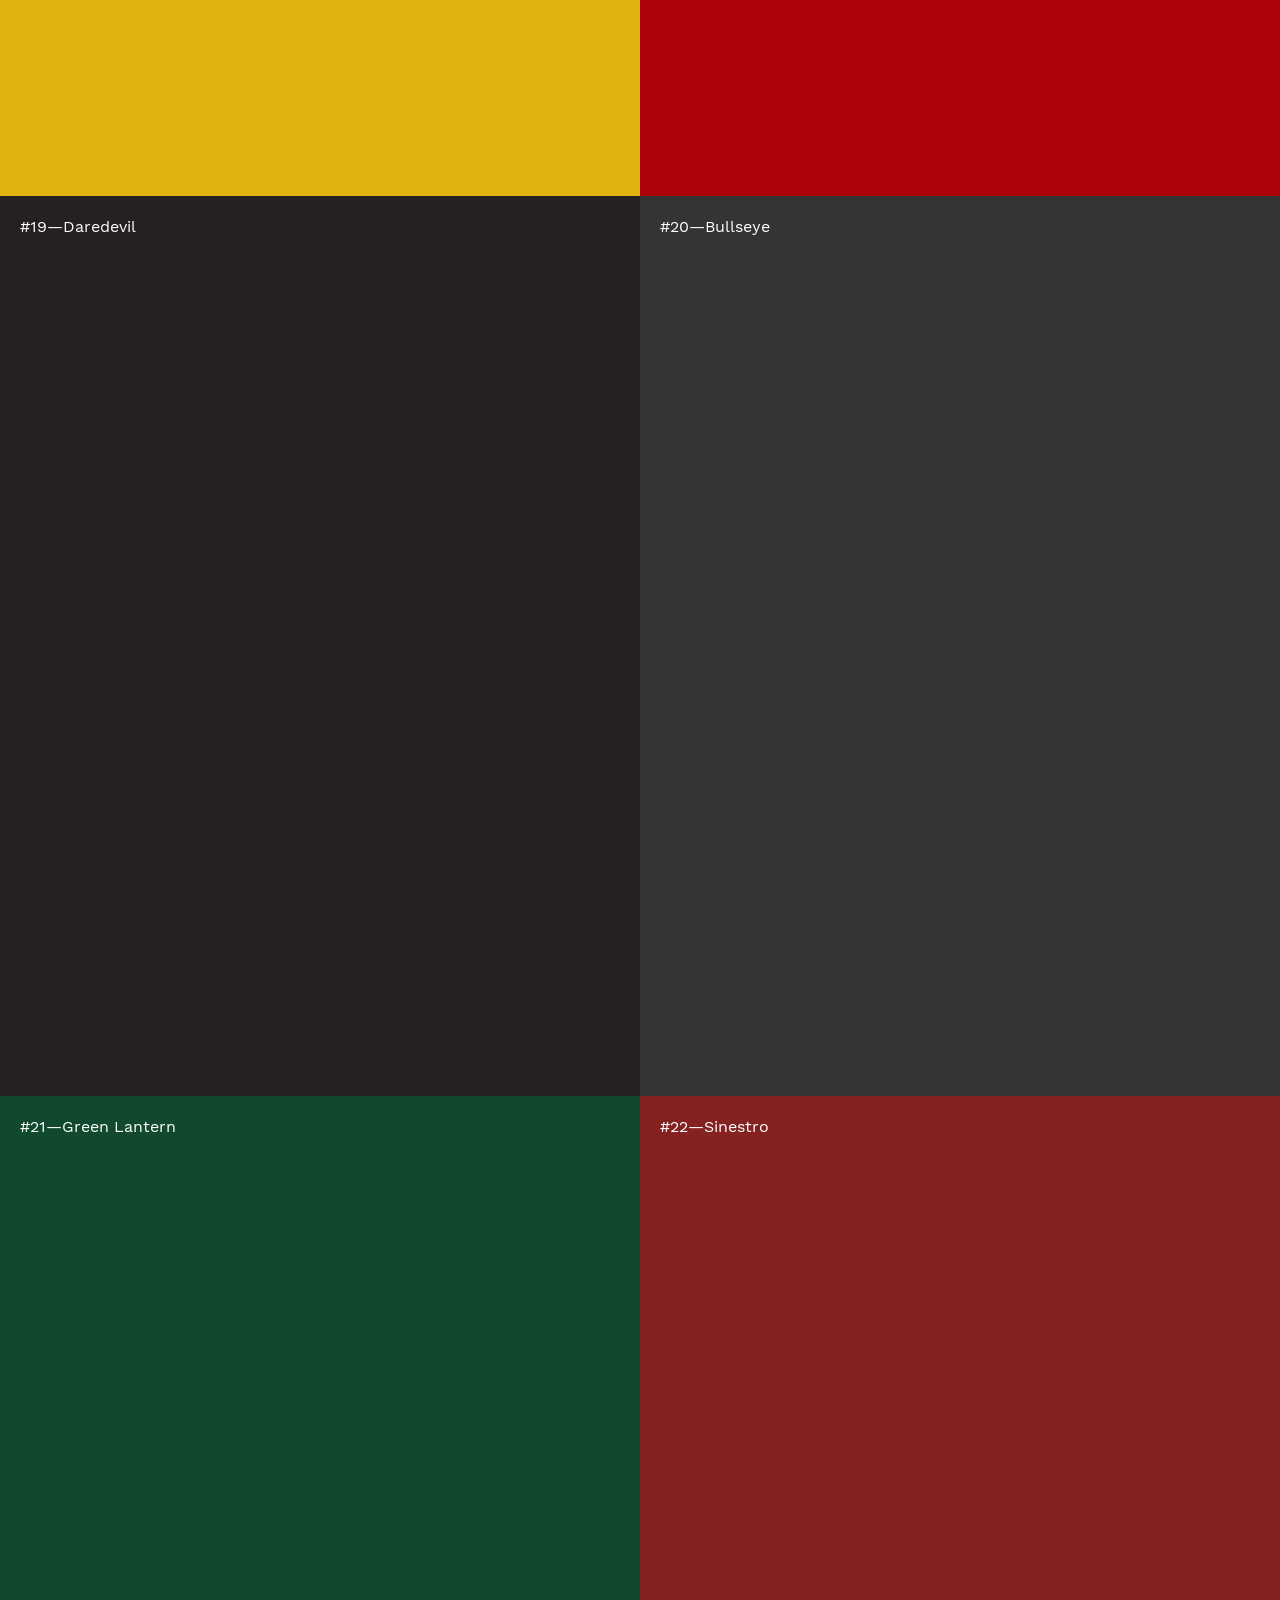
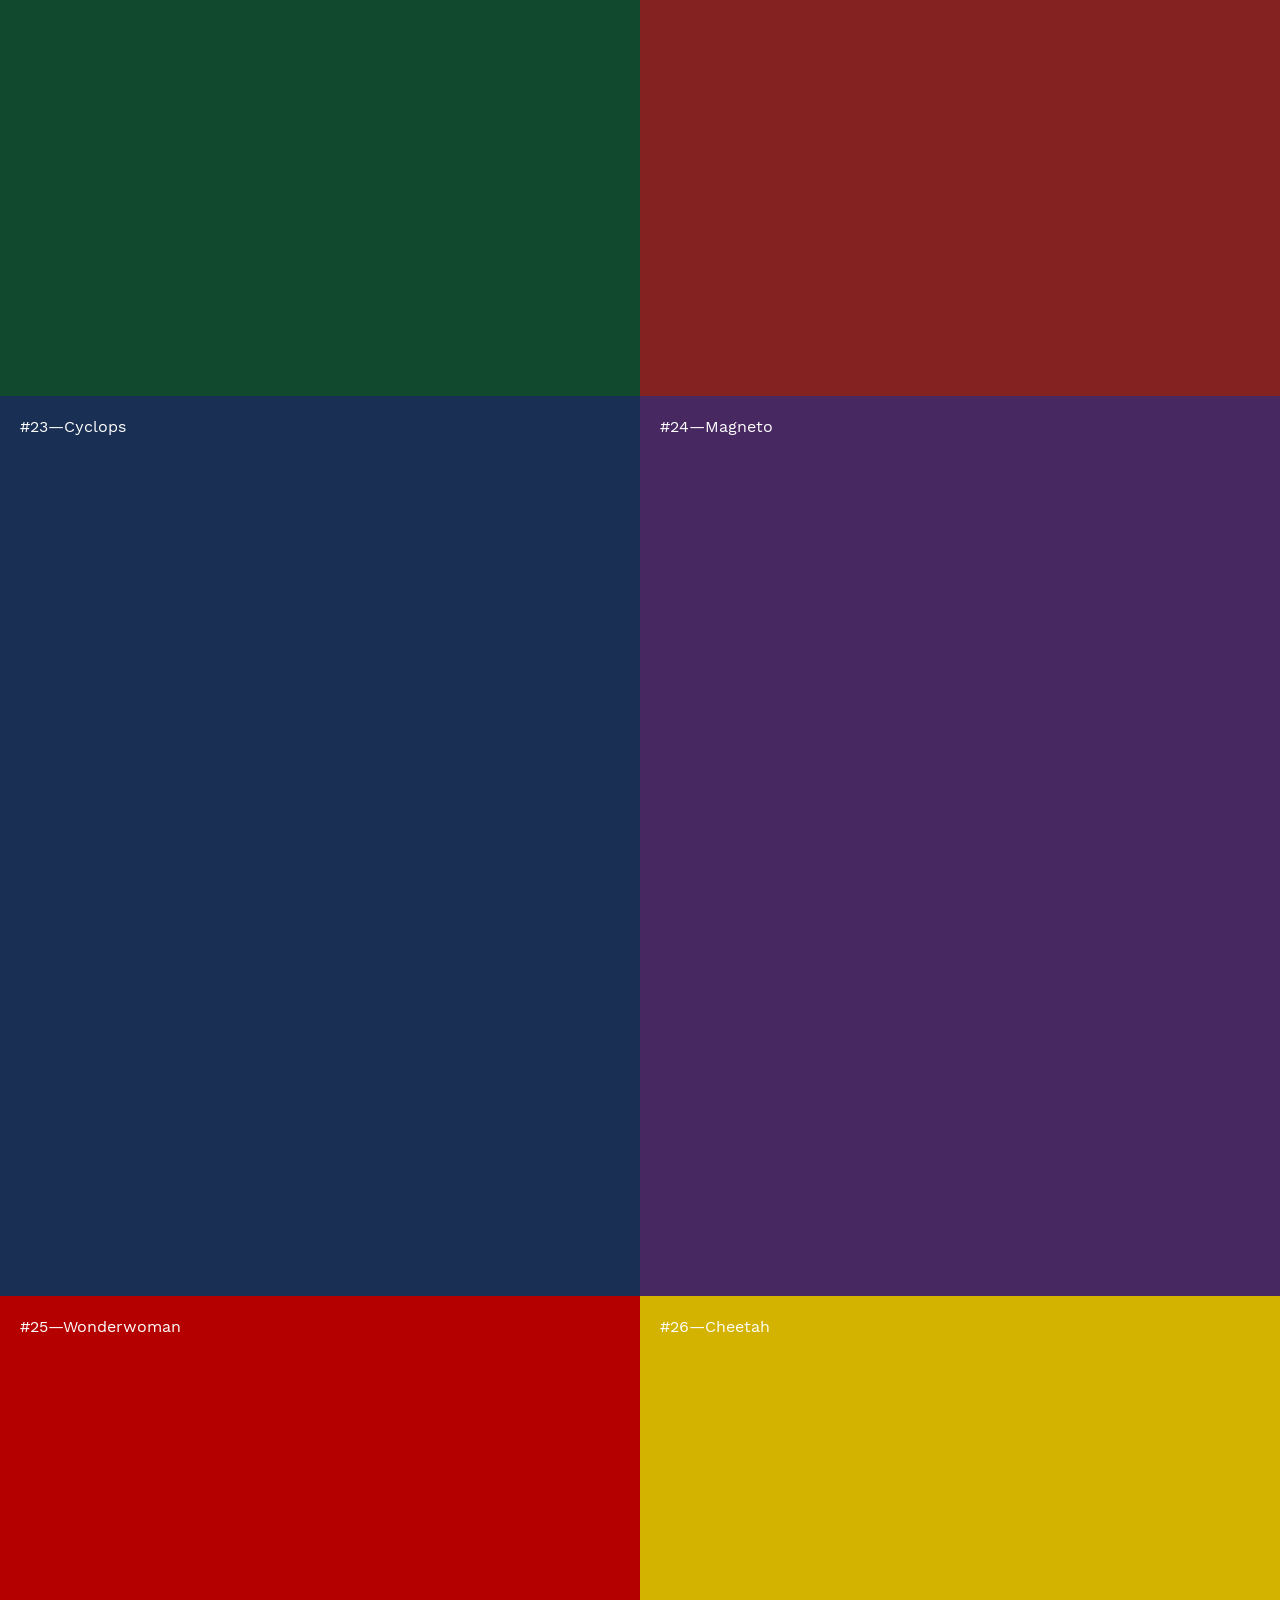
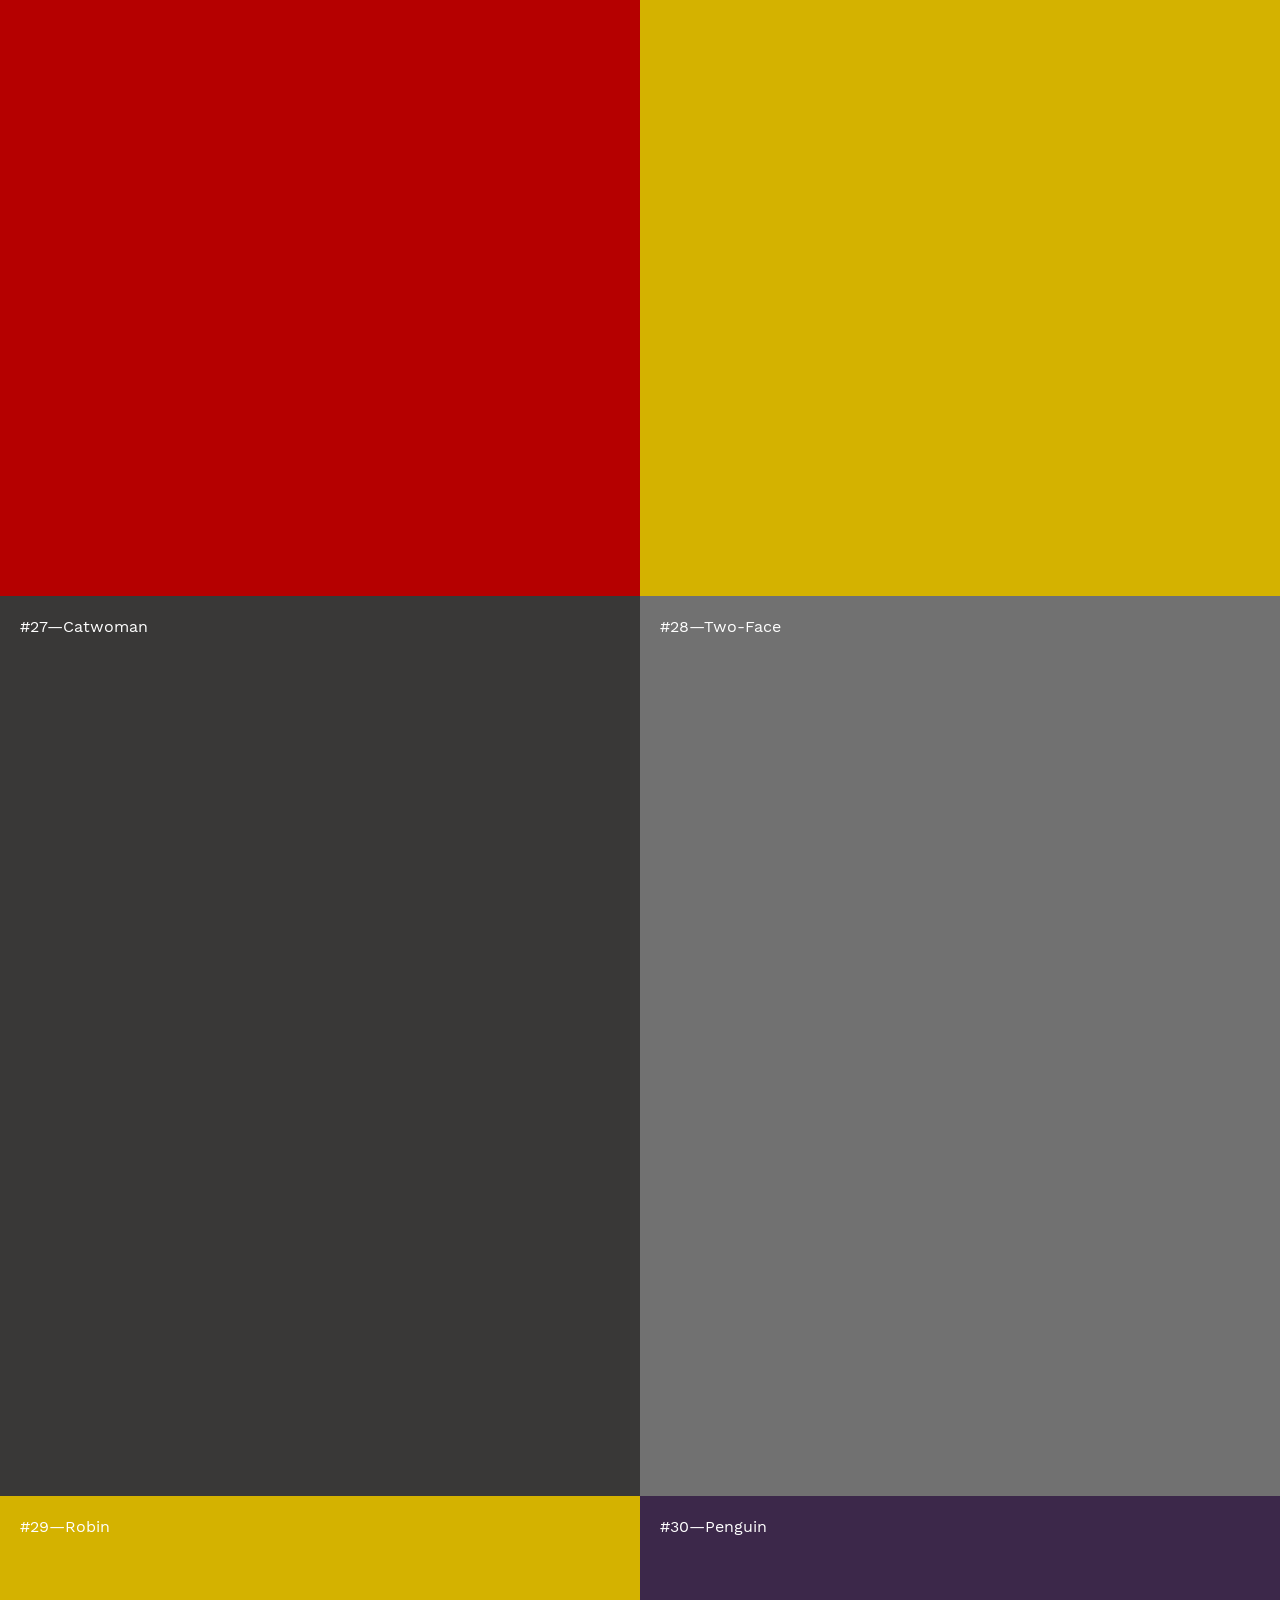
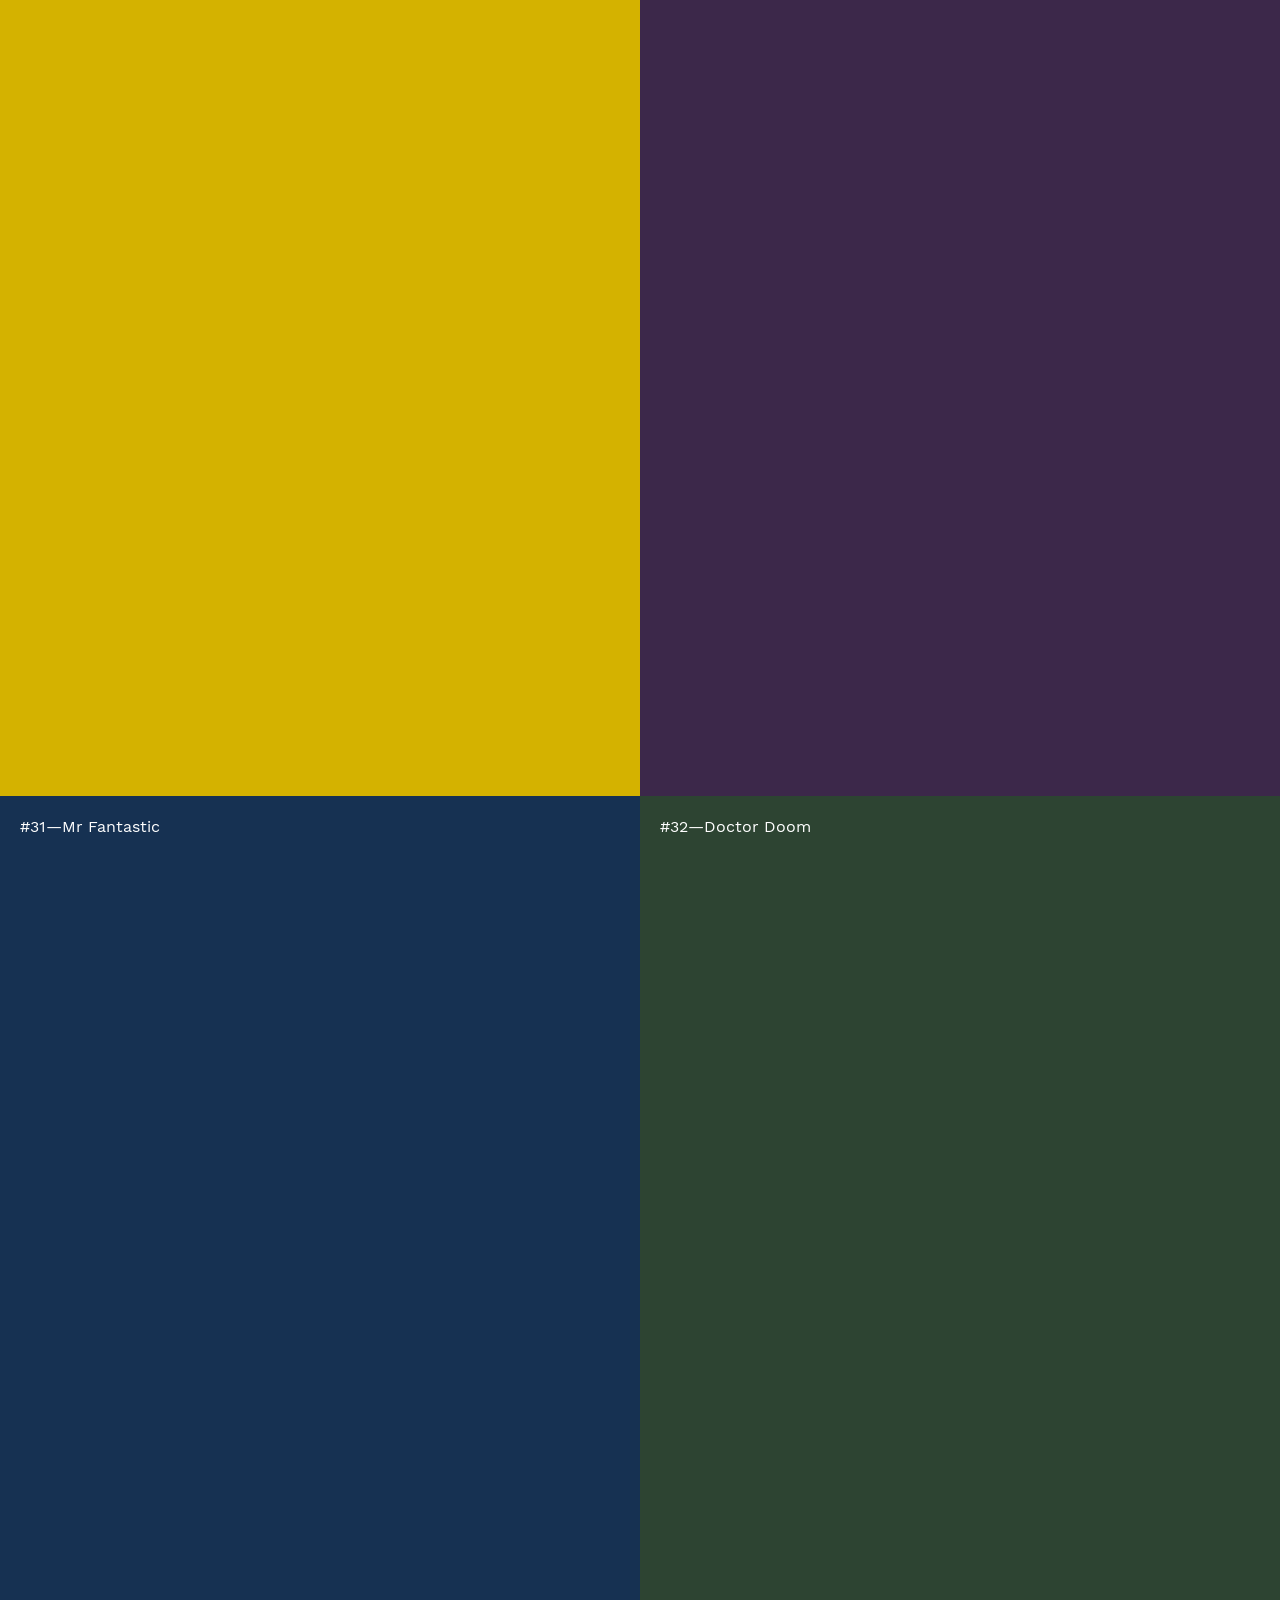
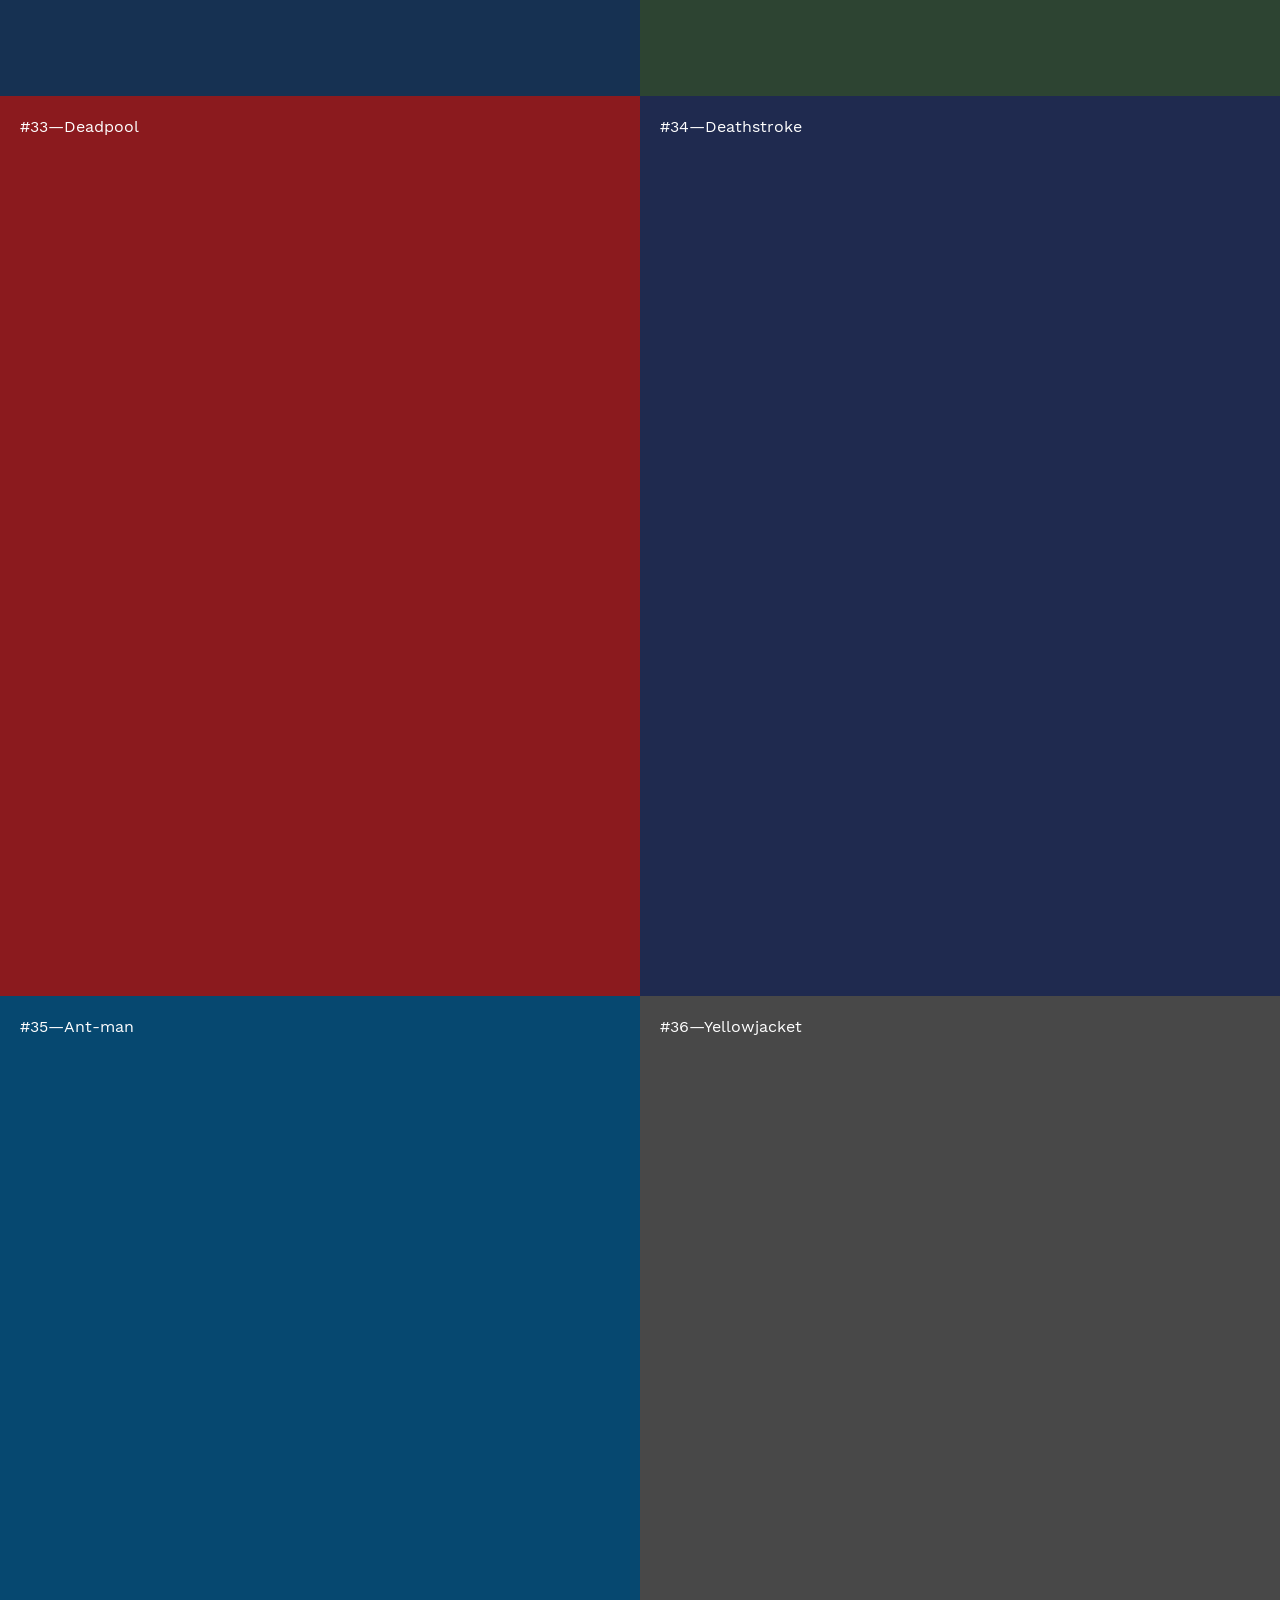
==== commit 25cd893e: "Merge pull request #6 from treborfal/codex/remove-social-sharing-components-from-html-files Remove l" ====
--- a/mariowario/index.html
+++ b/mariowario/index.html
@@ -46,16 +46,13 @@
 <script src="../js/analytics.js"></script>
 </head>
 <body>
-<div id="fb-root"></div>
-<script>(function(d, s, id) {
-      var js, fjs = d.getElementsByTagName(s)[0];
-      if (d.getElementById(id)) return;
-      js = d.createElement(s); js.id = id;
-      js.async=true; js.src = "//connect.facebook.net/en_GB/sdk.js#xfbml=1&version=v2.6";
-      fjs.parentNode.insertBefore(js, fjs);
-    }(document, 'script', 'facebook-jssdk'));</script>
-    
-
+    
+    <!-- OPL award -->
+    <a href="https://onepagelove.com/really-super-mario-vs-really-super-wario" target="_blank" class="opl"><img width="73" height="56" src="https://s3.amazonaws.com/onepagelove/one-page-love-award-retina-right.png" srcset="https://s3.amazonaws.com/onepagelove/one-page-love-award-right.png 1x , https://s3.amazonaws.com/onepagelove/one-page-love-award-retina-right.png 2x"></a>
+    
+    <!-- / OPL award -->
+    
+    
 <div class="container">
   <header>
     <div class="left">
@@ -262,11 +259,7 @@
 <div class="fb-like" data-href="http://www.facebook.com/reallysupermario" data-layout="button_count" data-action="like" data-show-faces="false" data-share="false" data-width="button_count"></div>
 </div> -->
       
-      <div class="nextto"> <div class="fb-share-button" data-href="http://roblafratta.com/mariowario" data-layout="button" data-show-faces="false" data-mobile-iframe="true"></div>
-    </div>
-    <div class="nextto"> <a href="https://twitter.com/share" class="twitter-share-button">Tweet</a> 
-      <script>!function(d,s,id){var js,fjs=d.getElementsByTagName(s)[0],p=/^http:/.test(d.location)?'http':'https';if(!d.getElementById(id)){js=d.createElement(s);js.id=id;js.src=p+'://platform.twitter.com/widgets.js';fjs.parentNode.insertBefore(js,fjs);}}(document, 'script', 'twitter-wjs');</script> 
-    </div>
+
   </div>
   <!-- end share -->
   <div class="clear"></div>
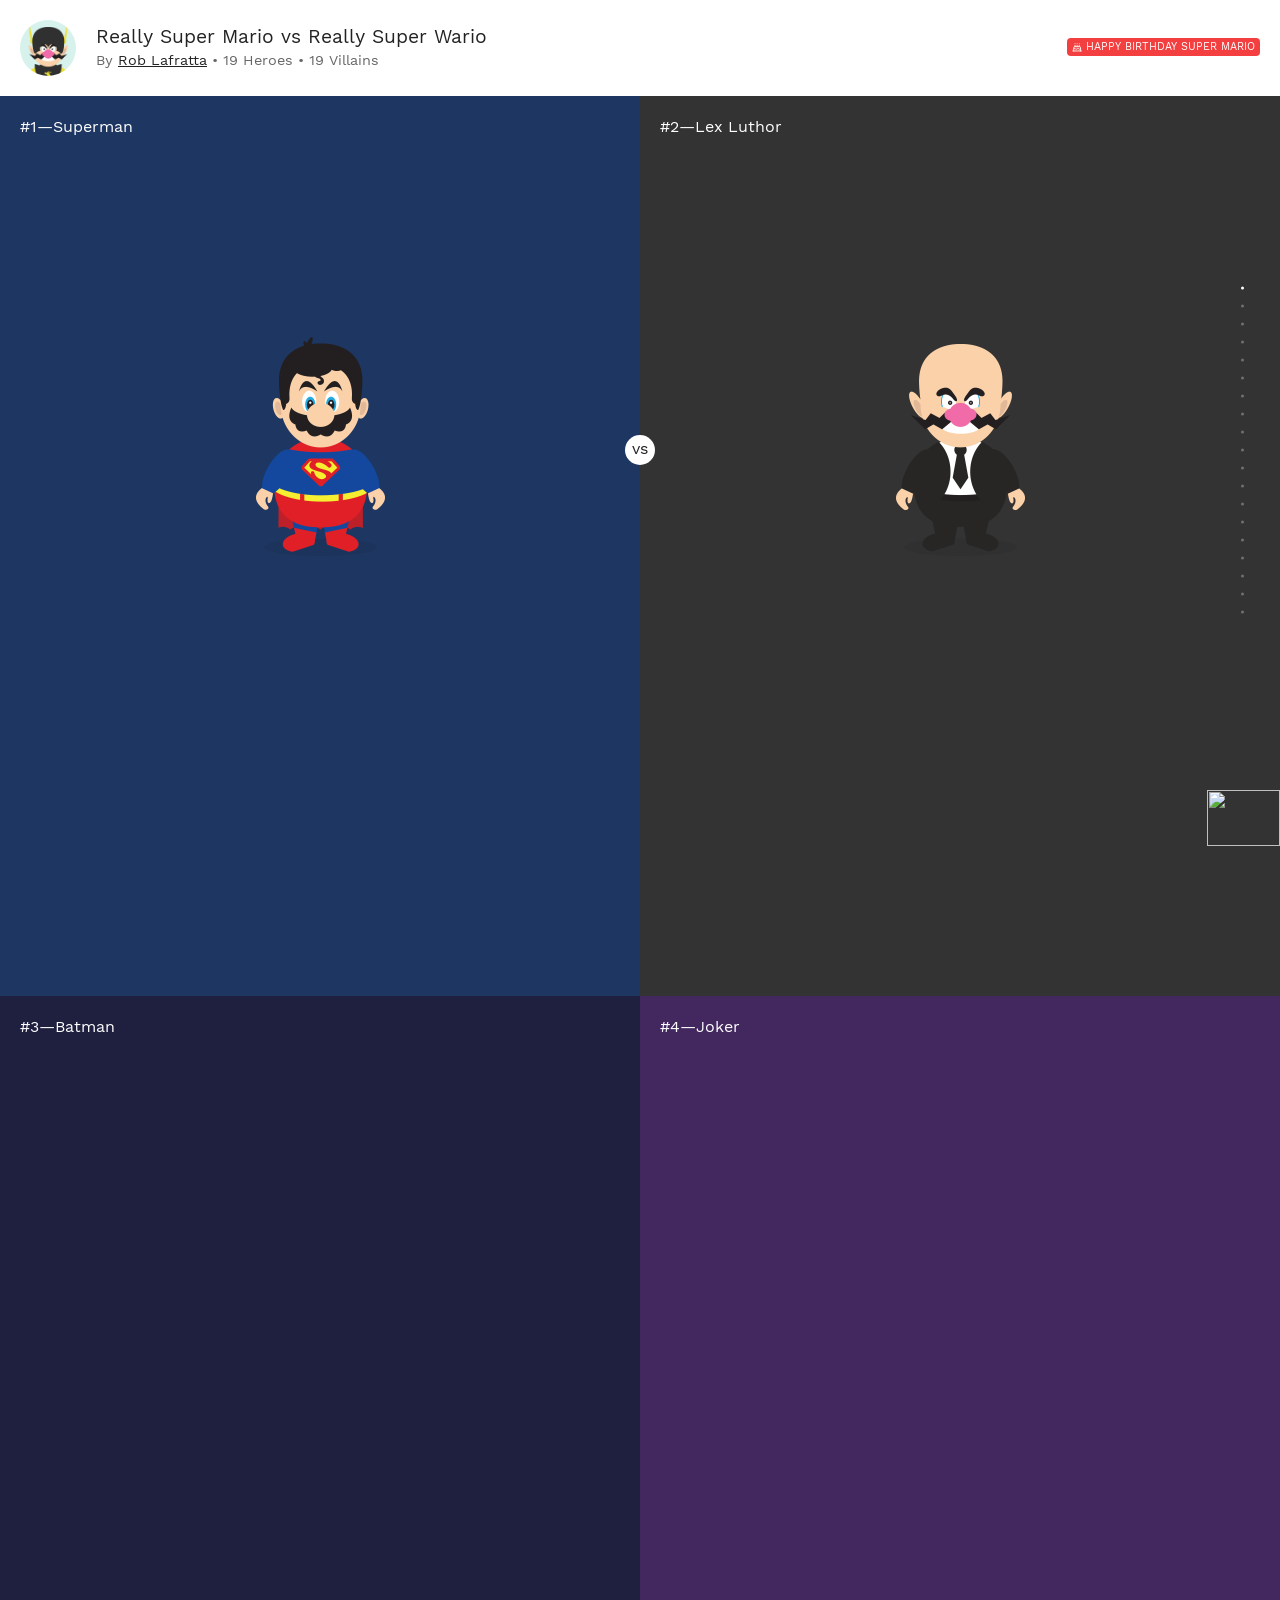
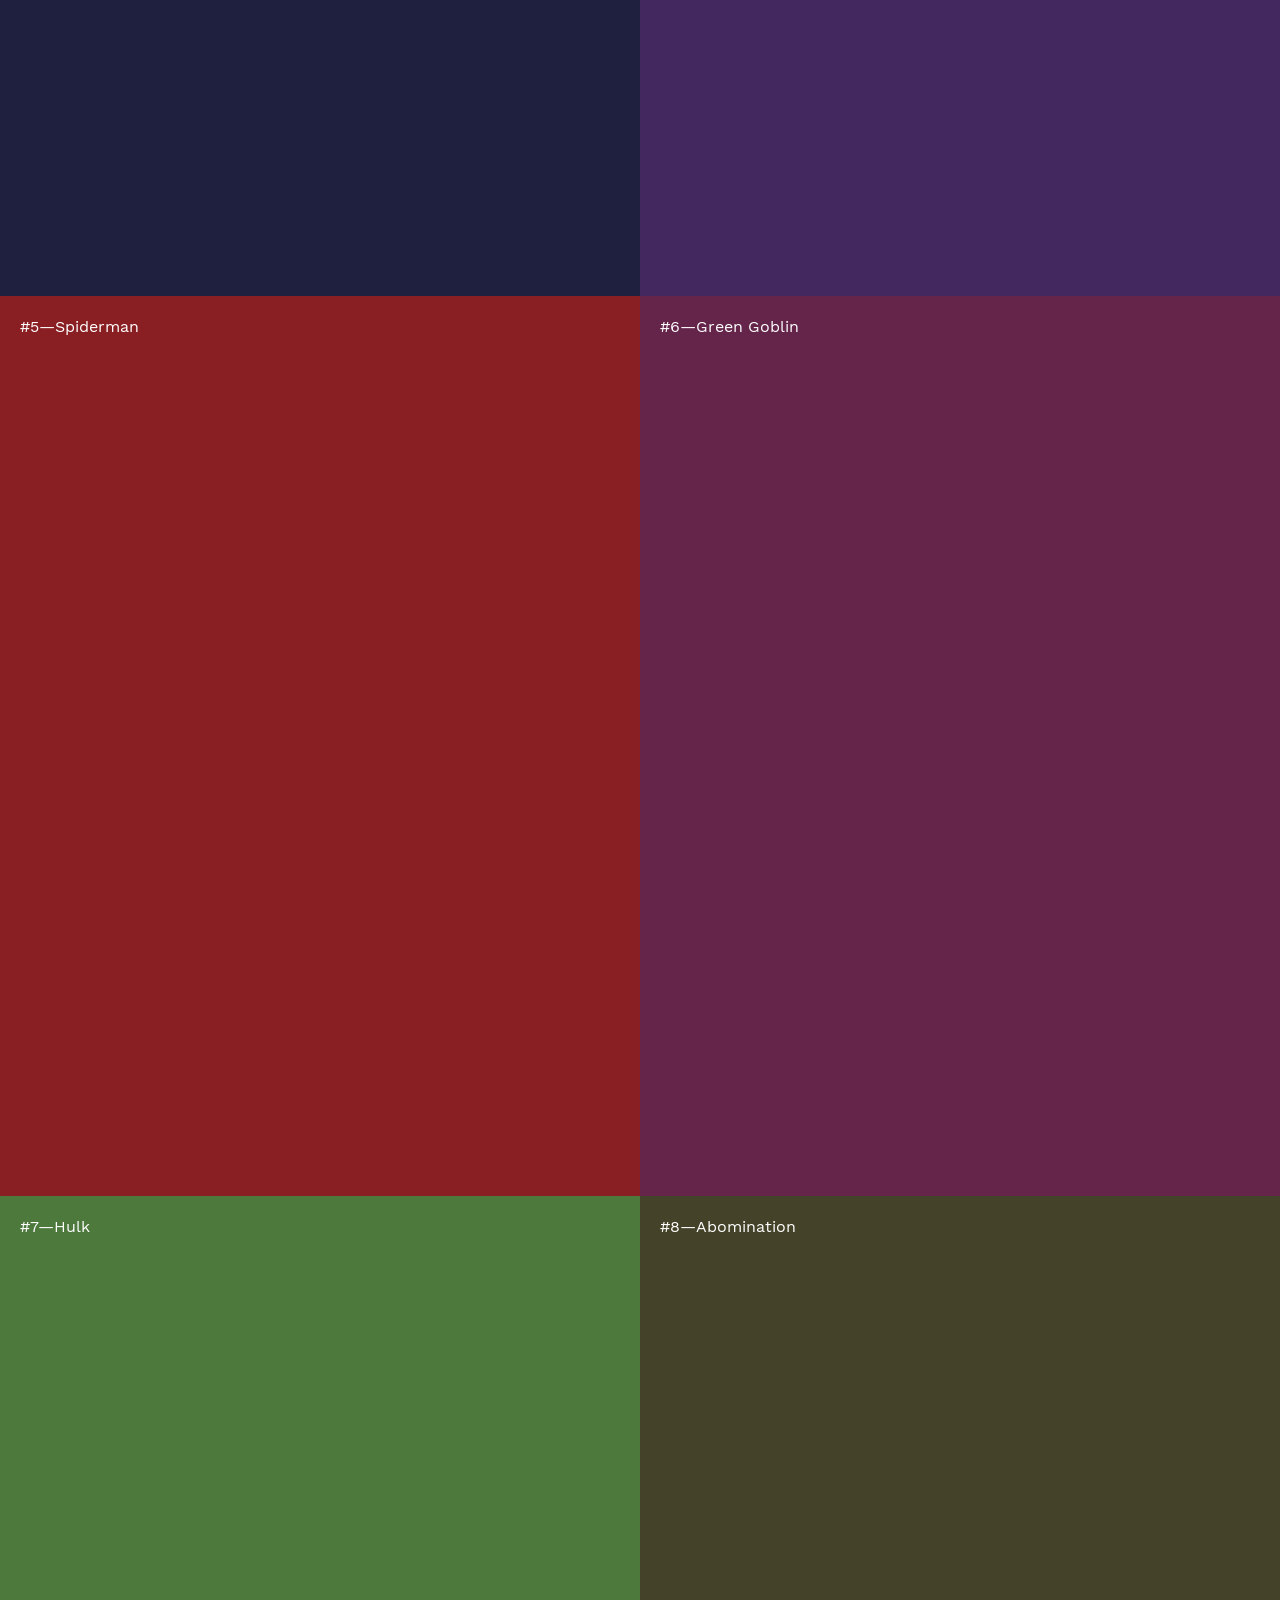
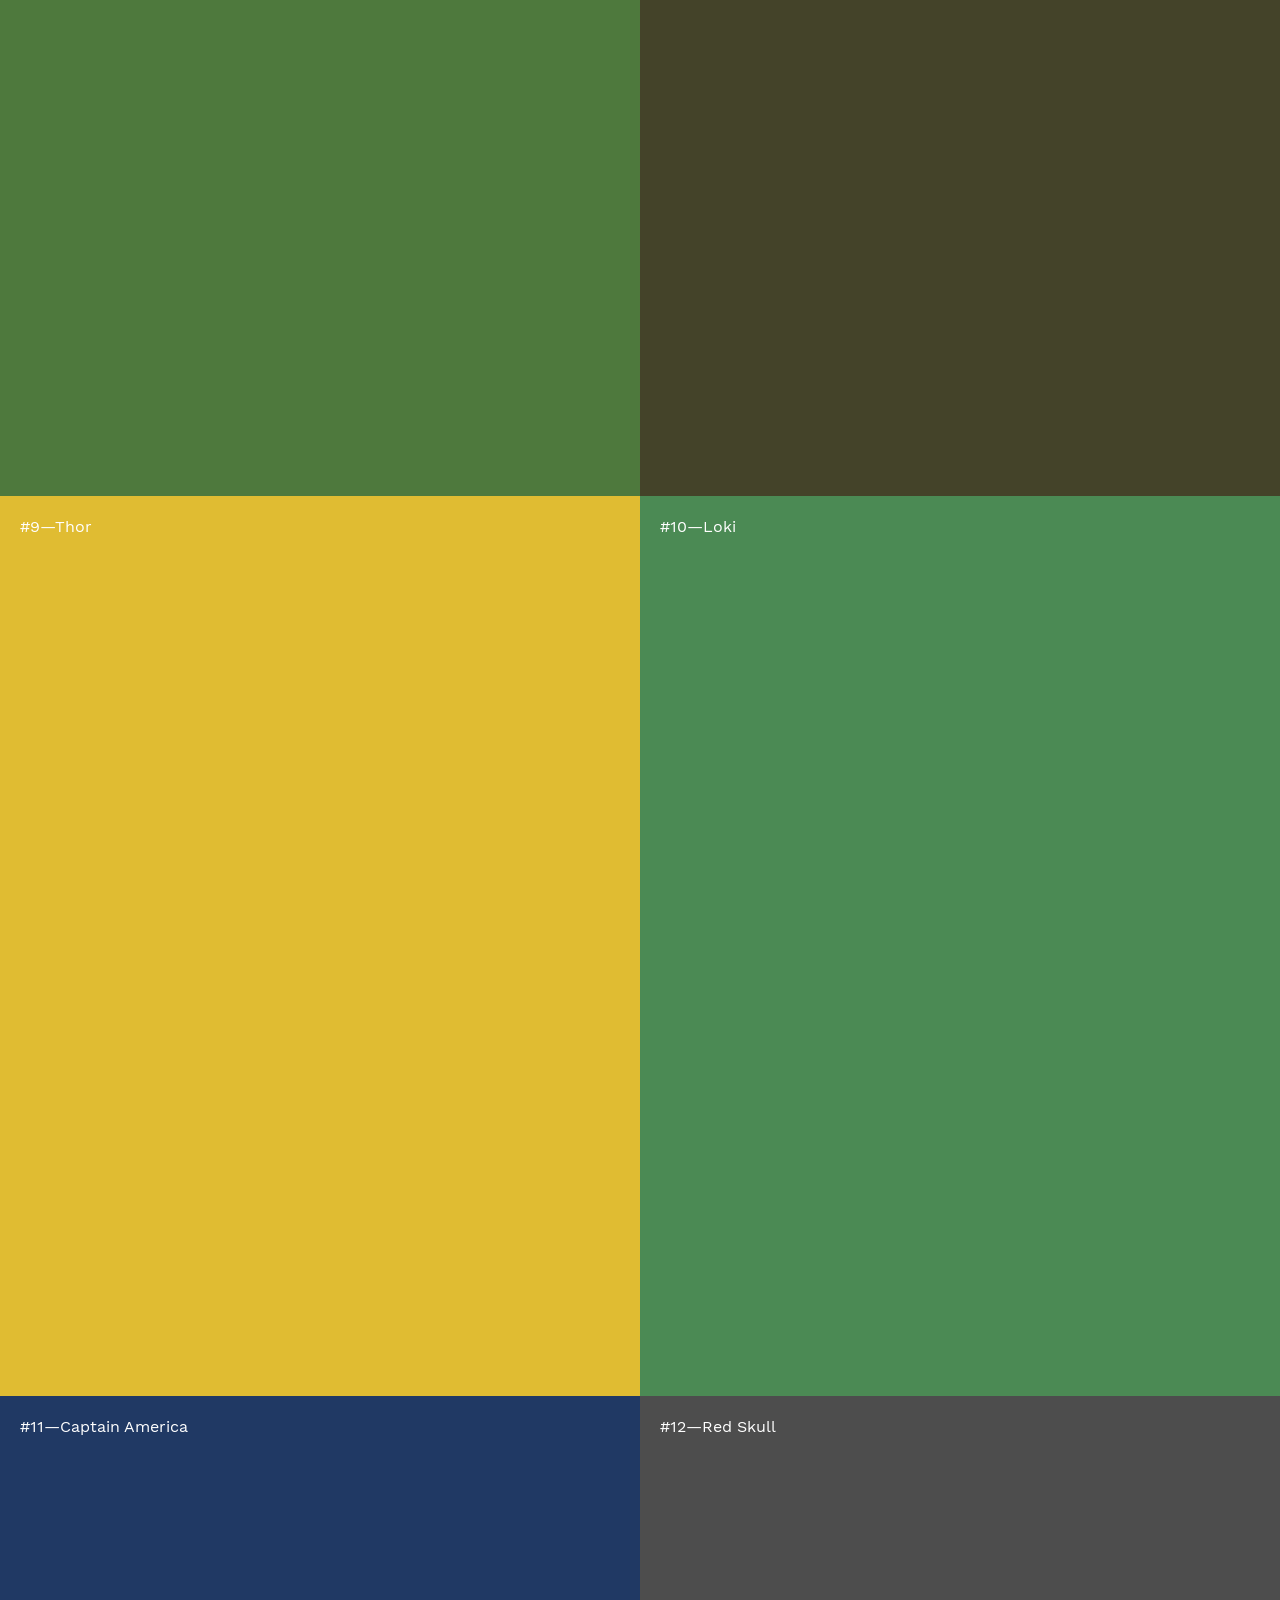
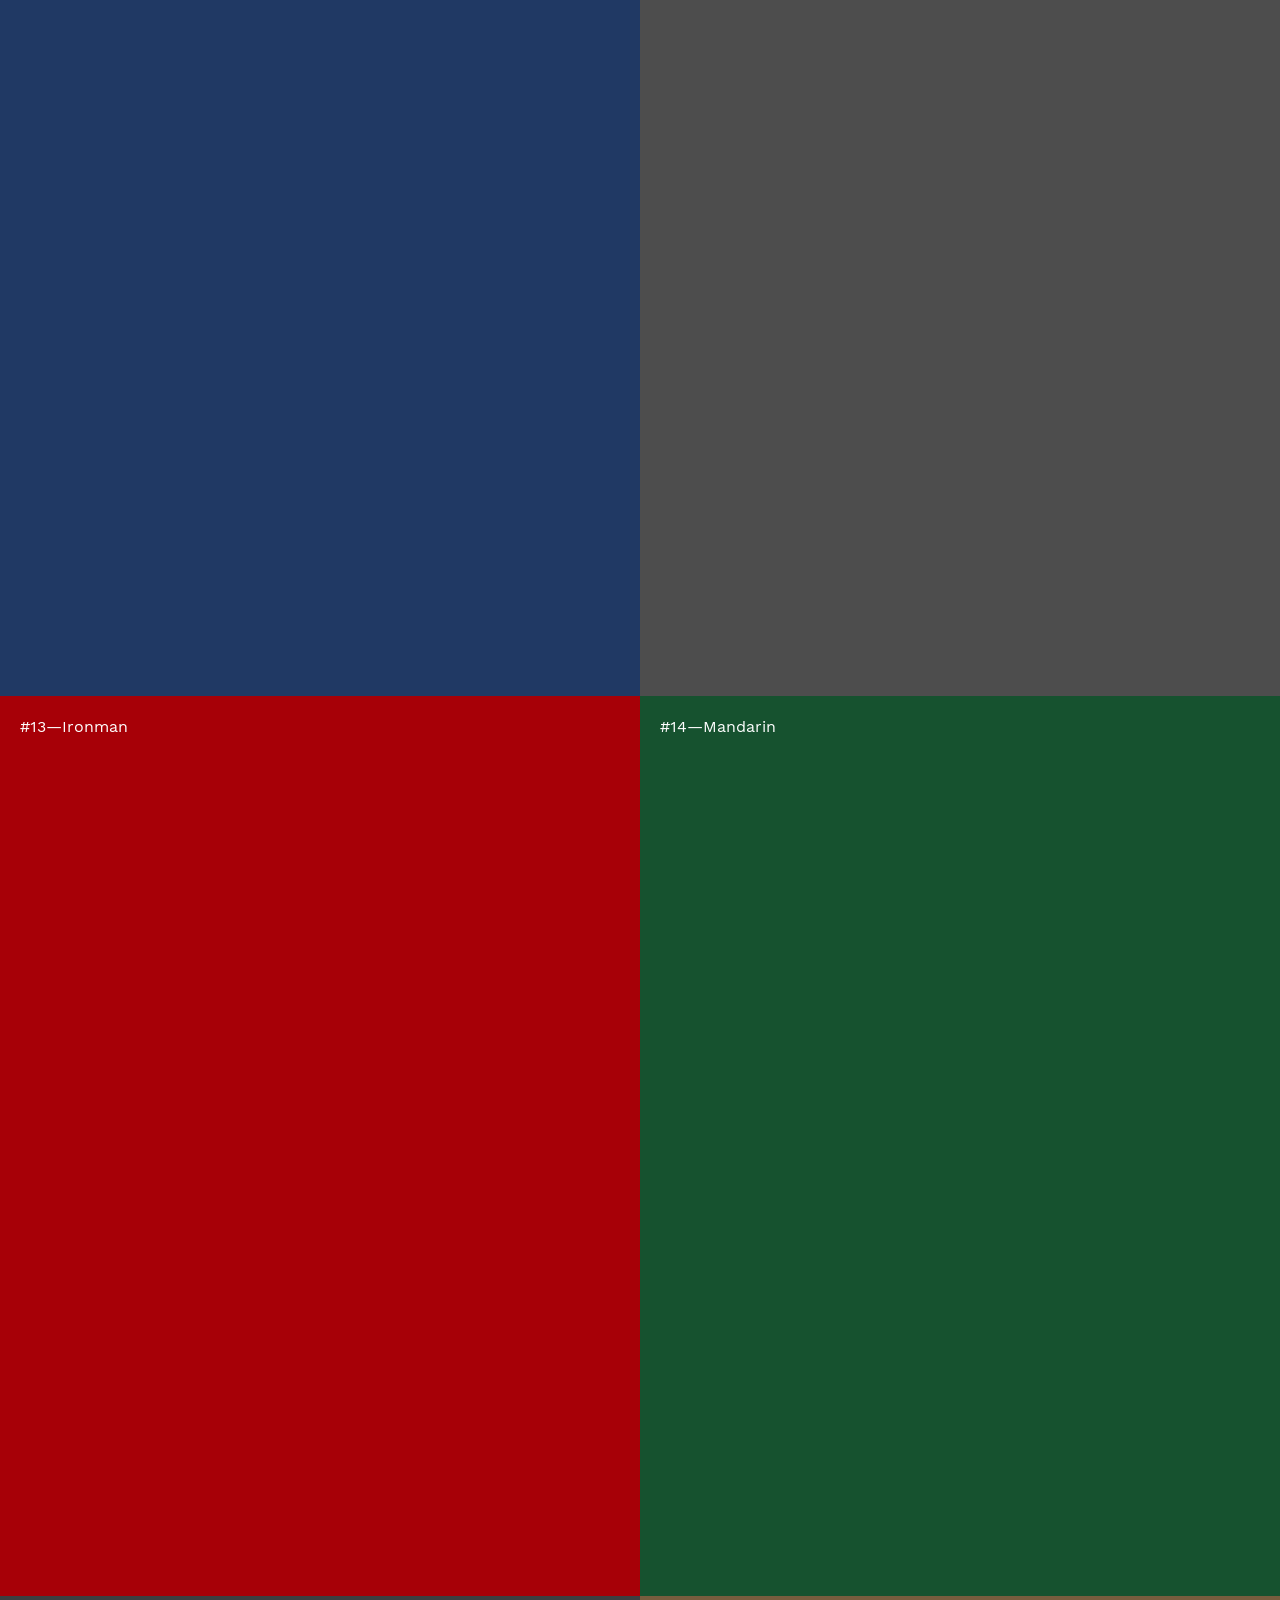
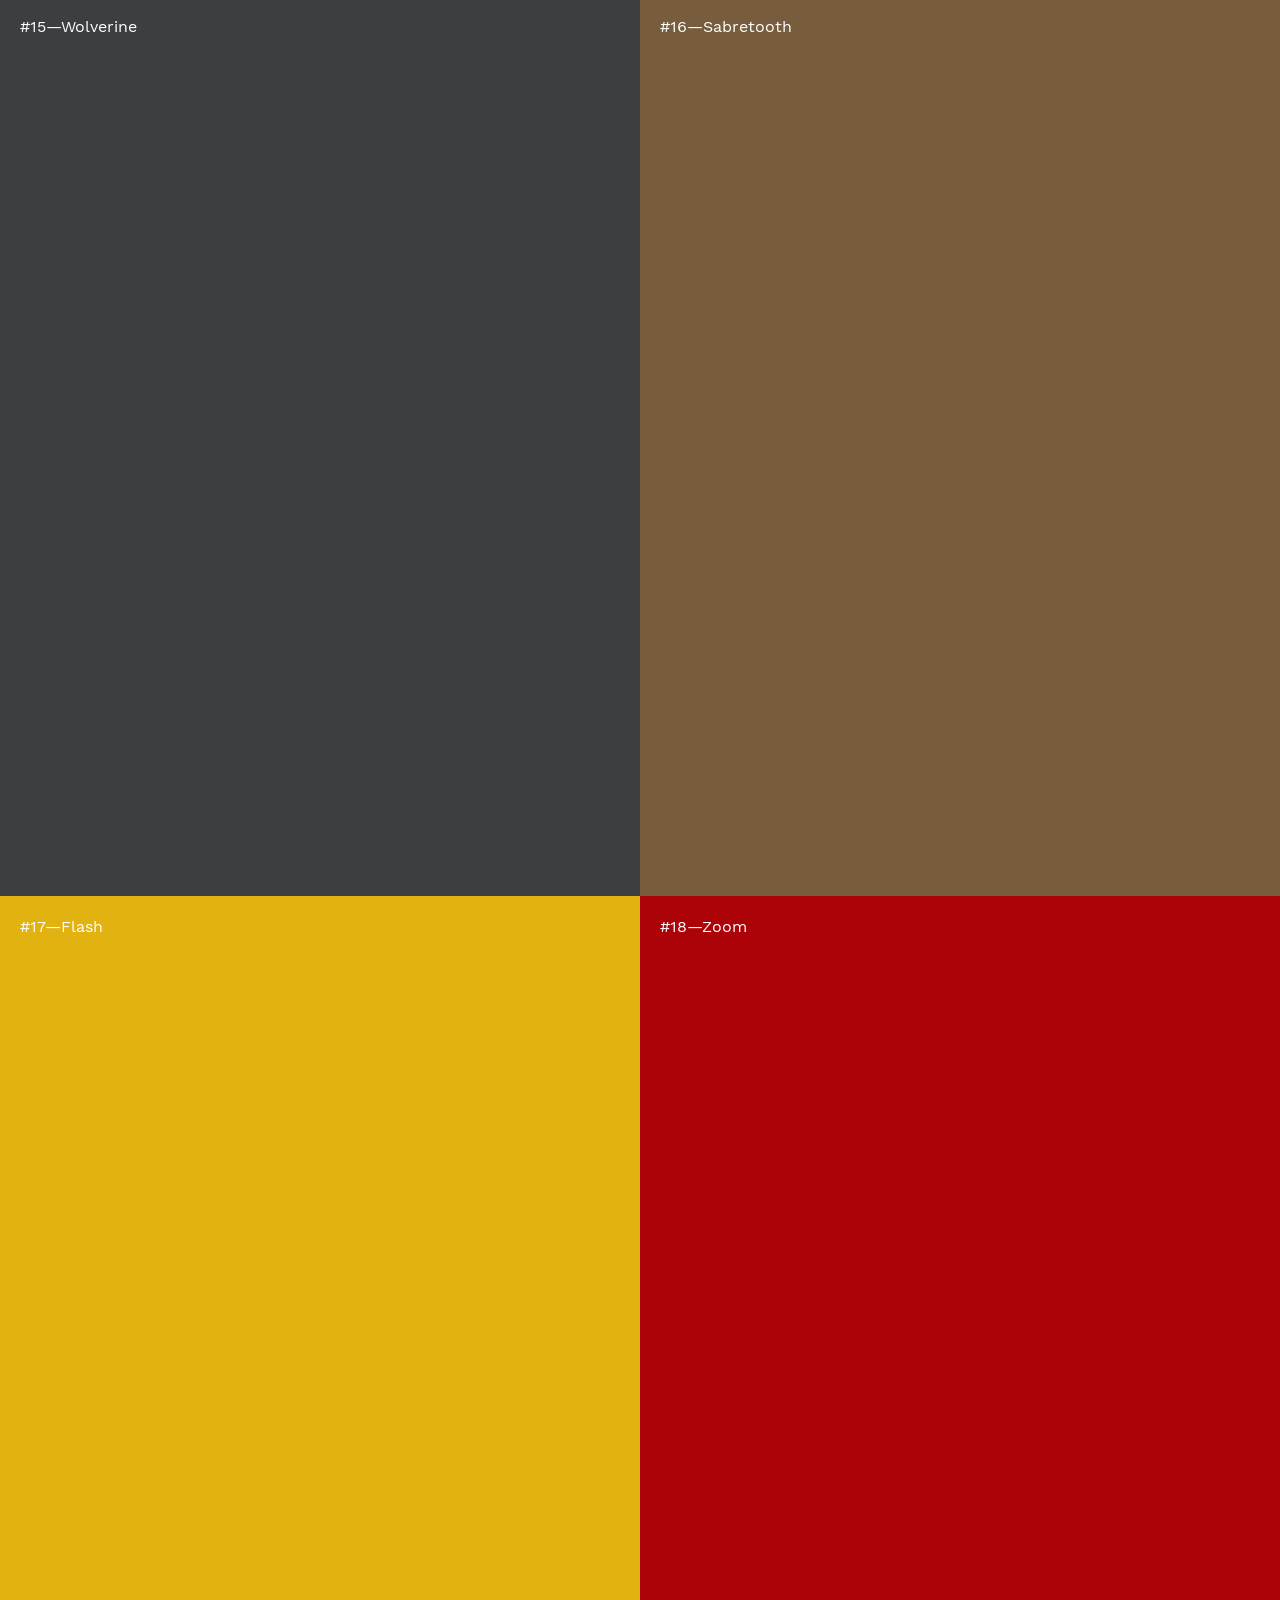
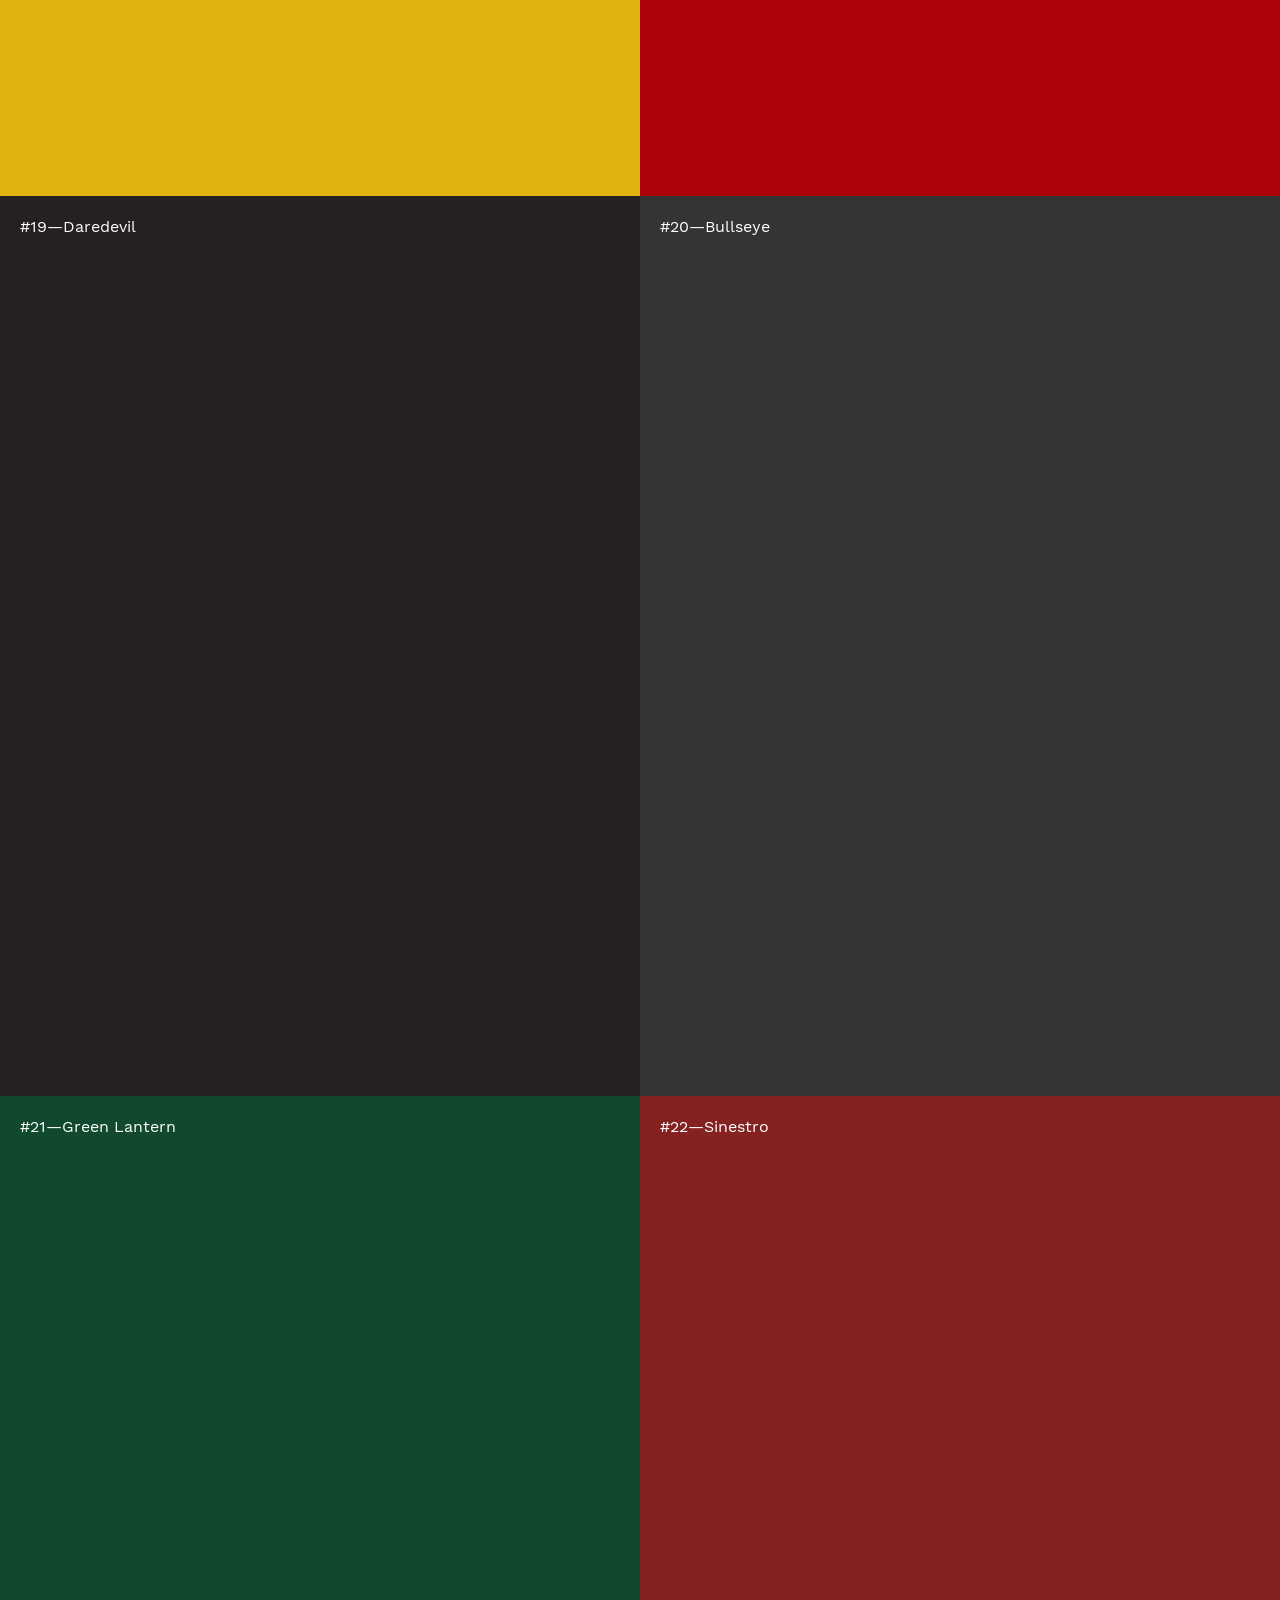
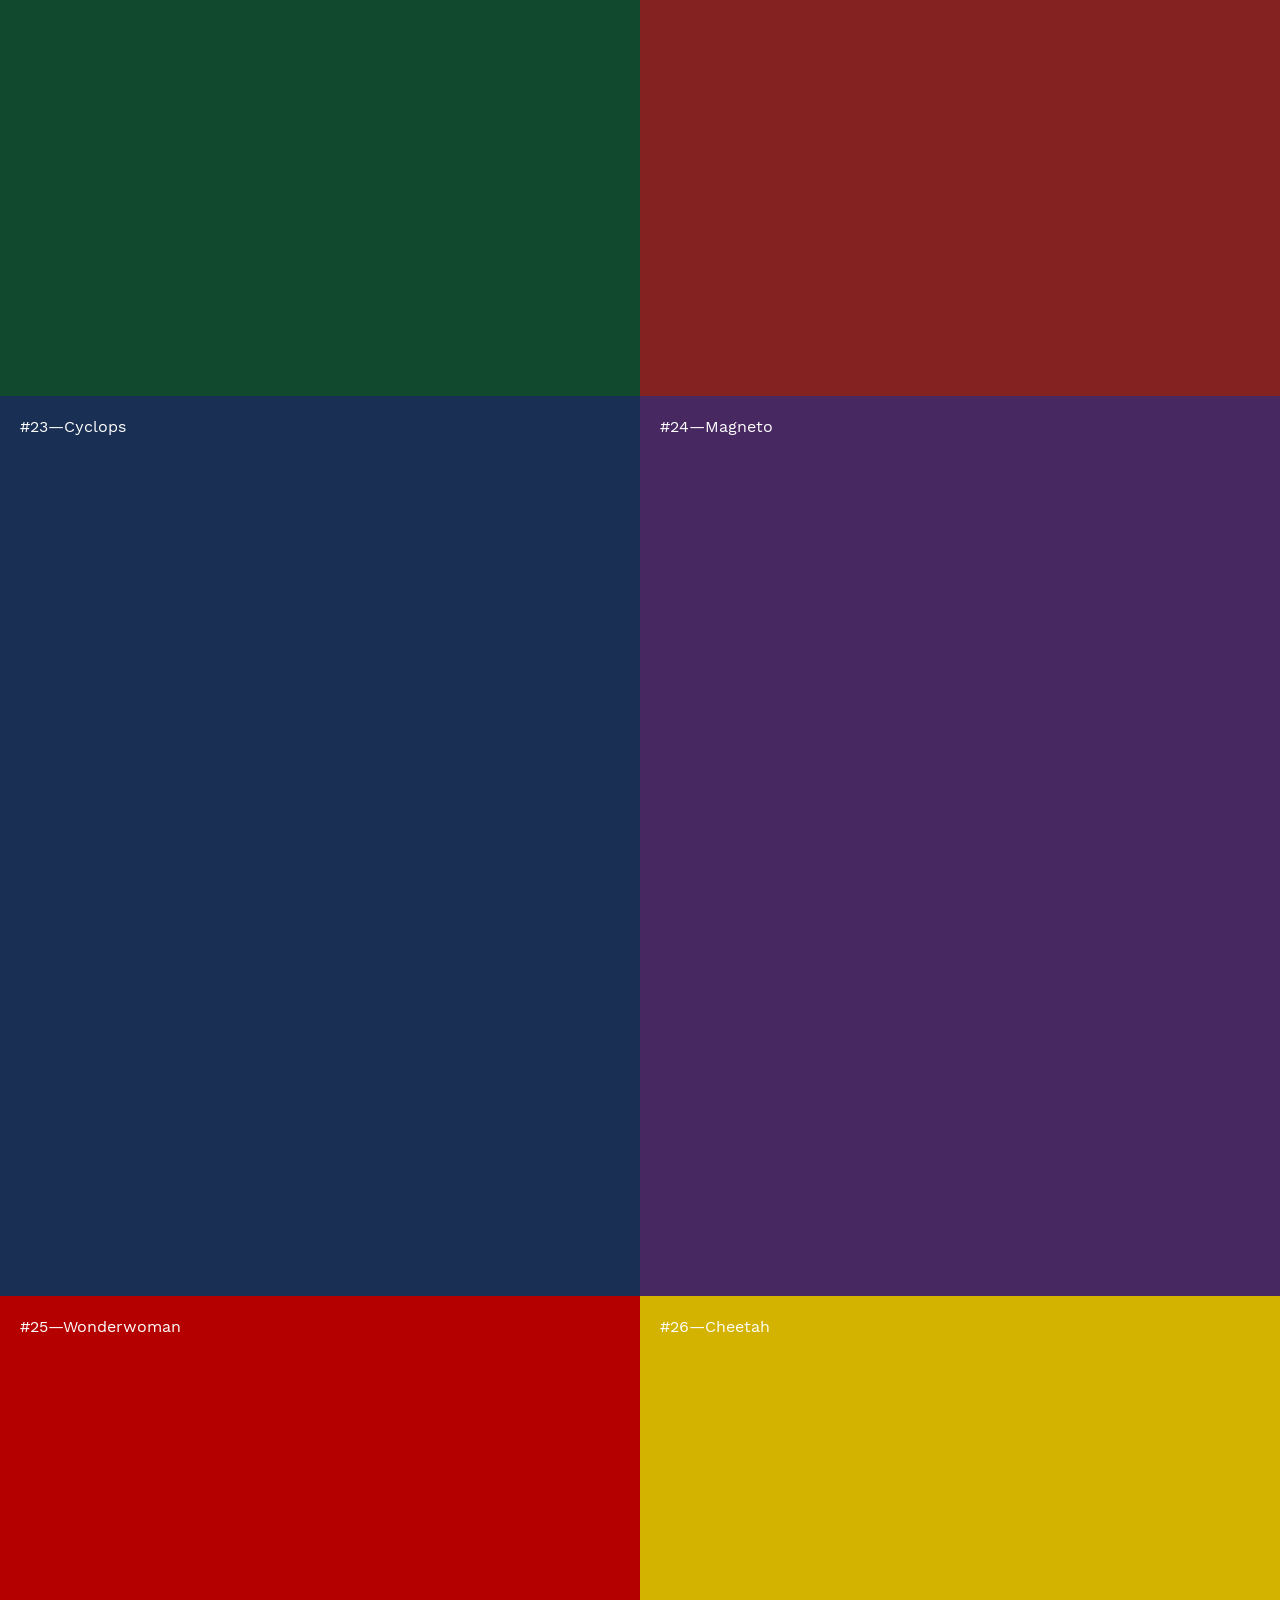
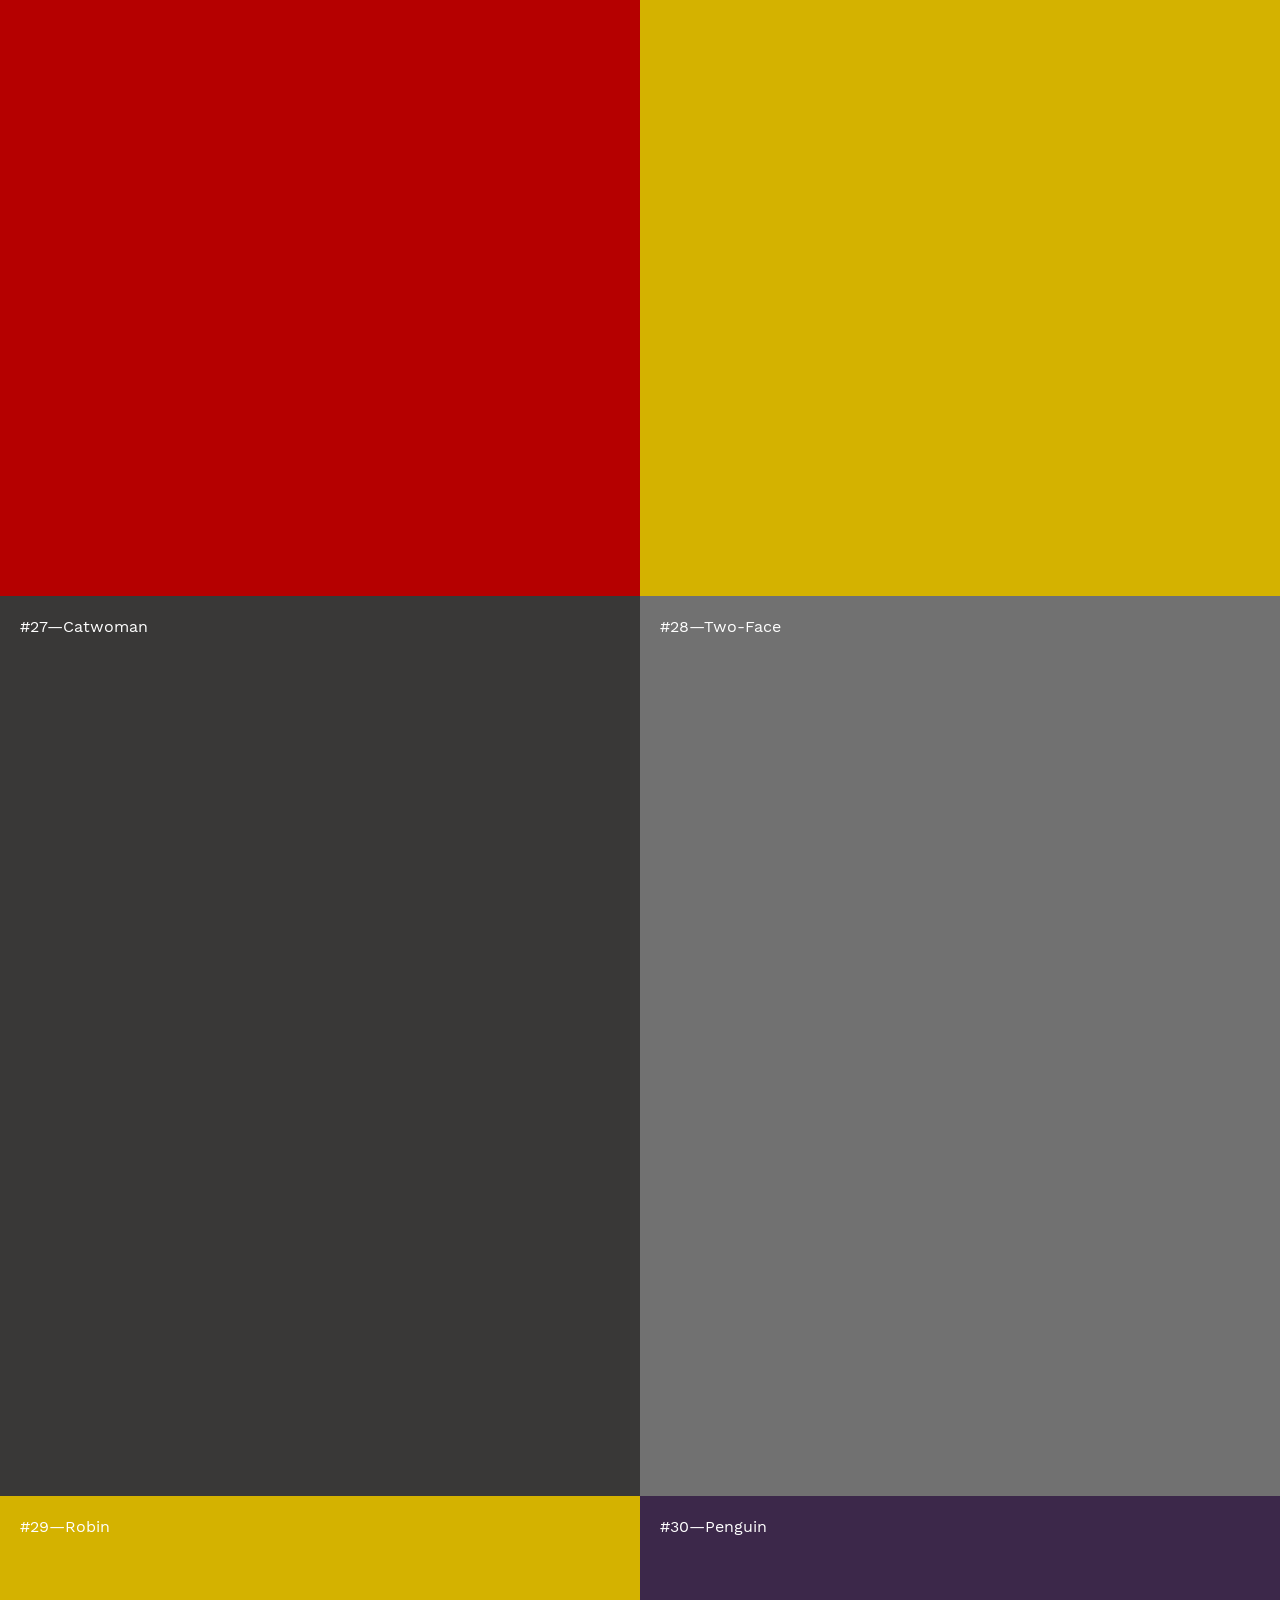
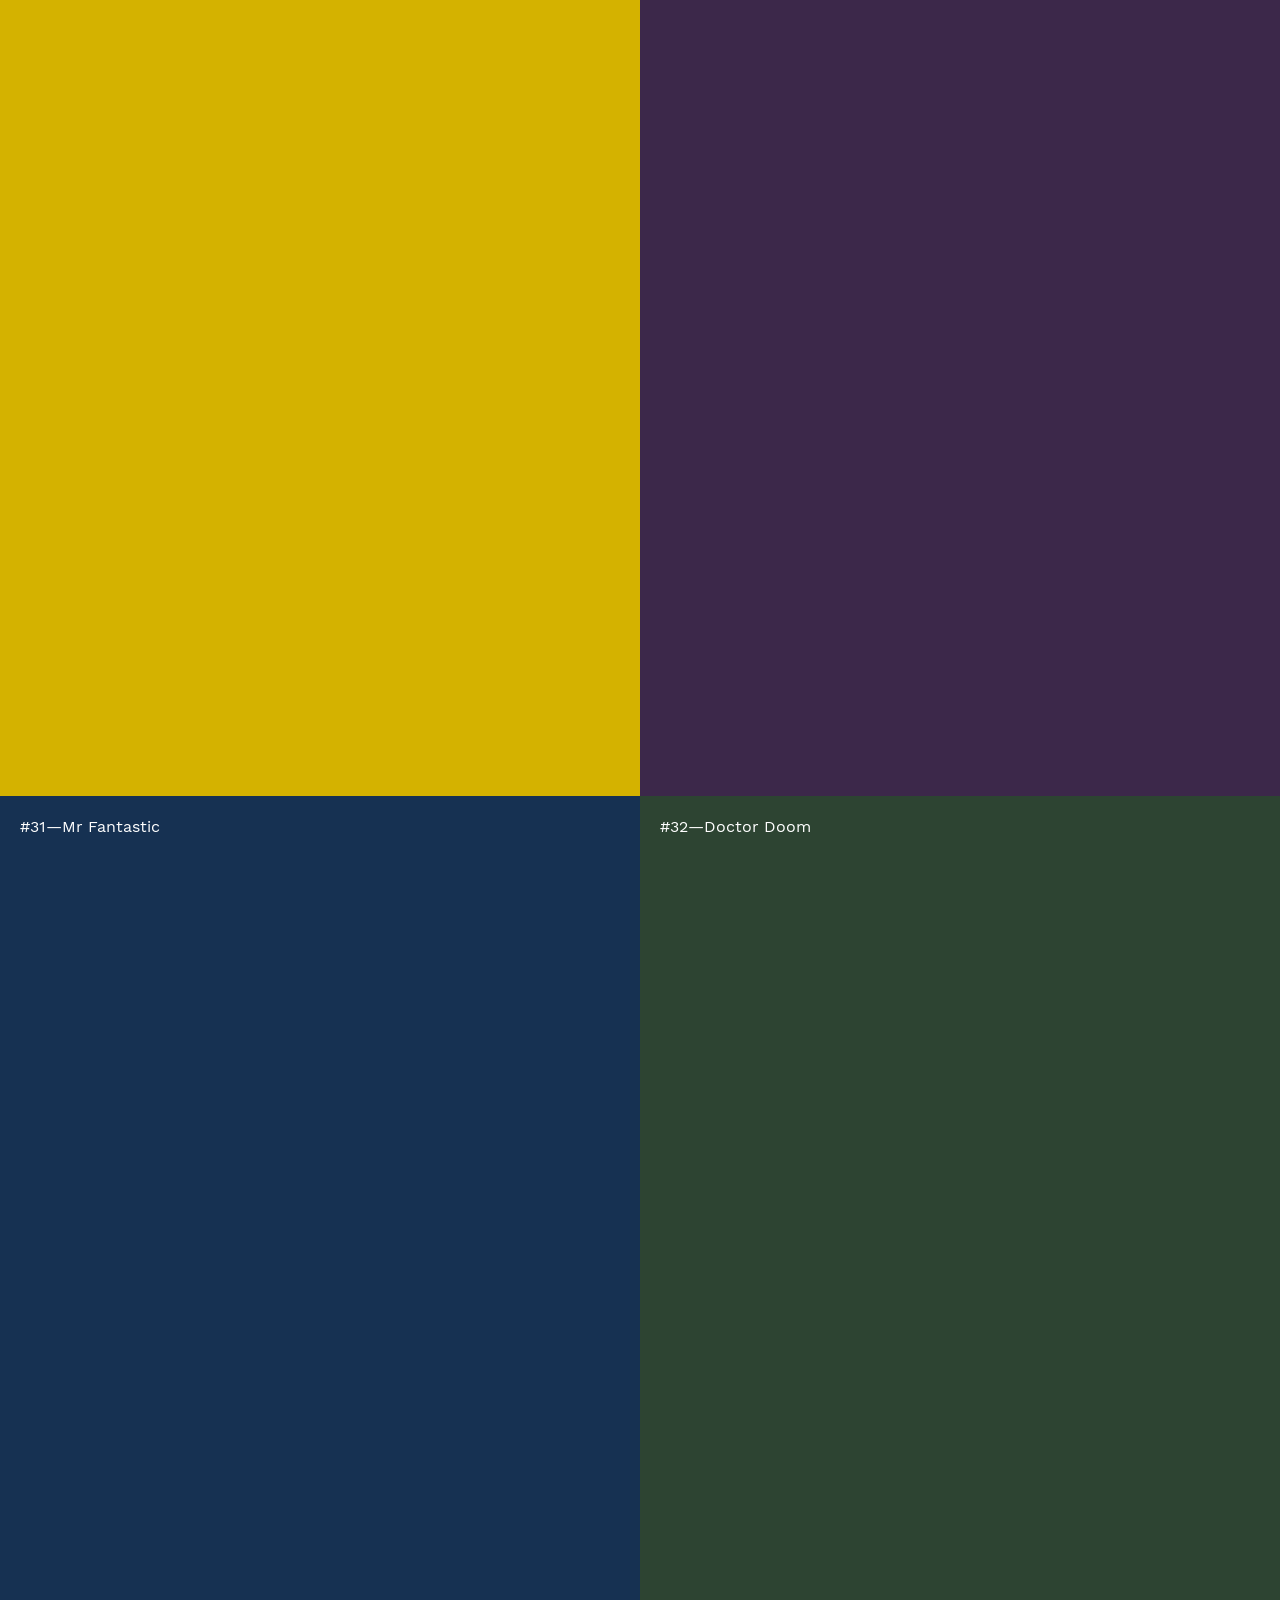
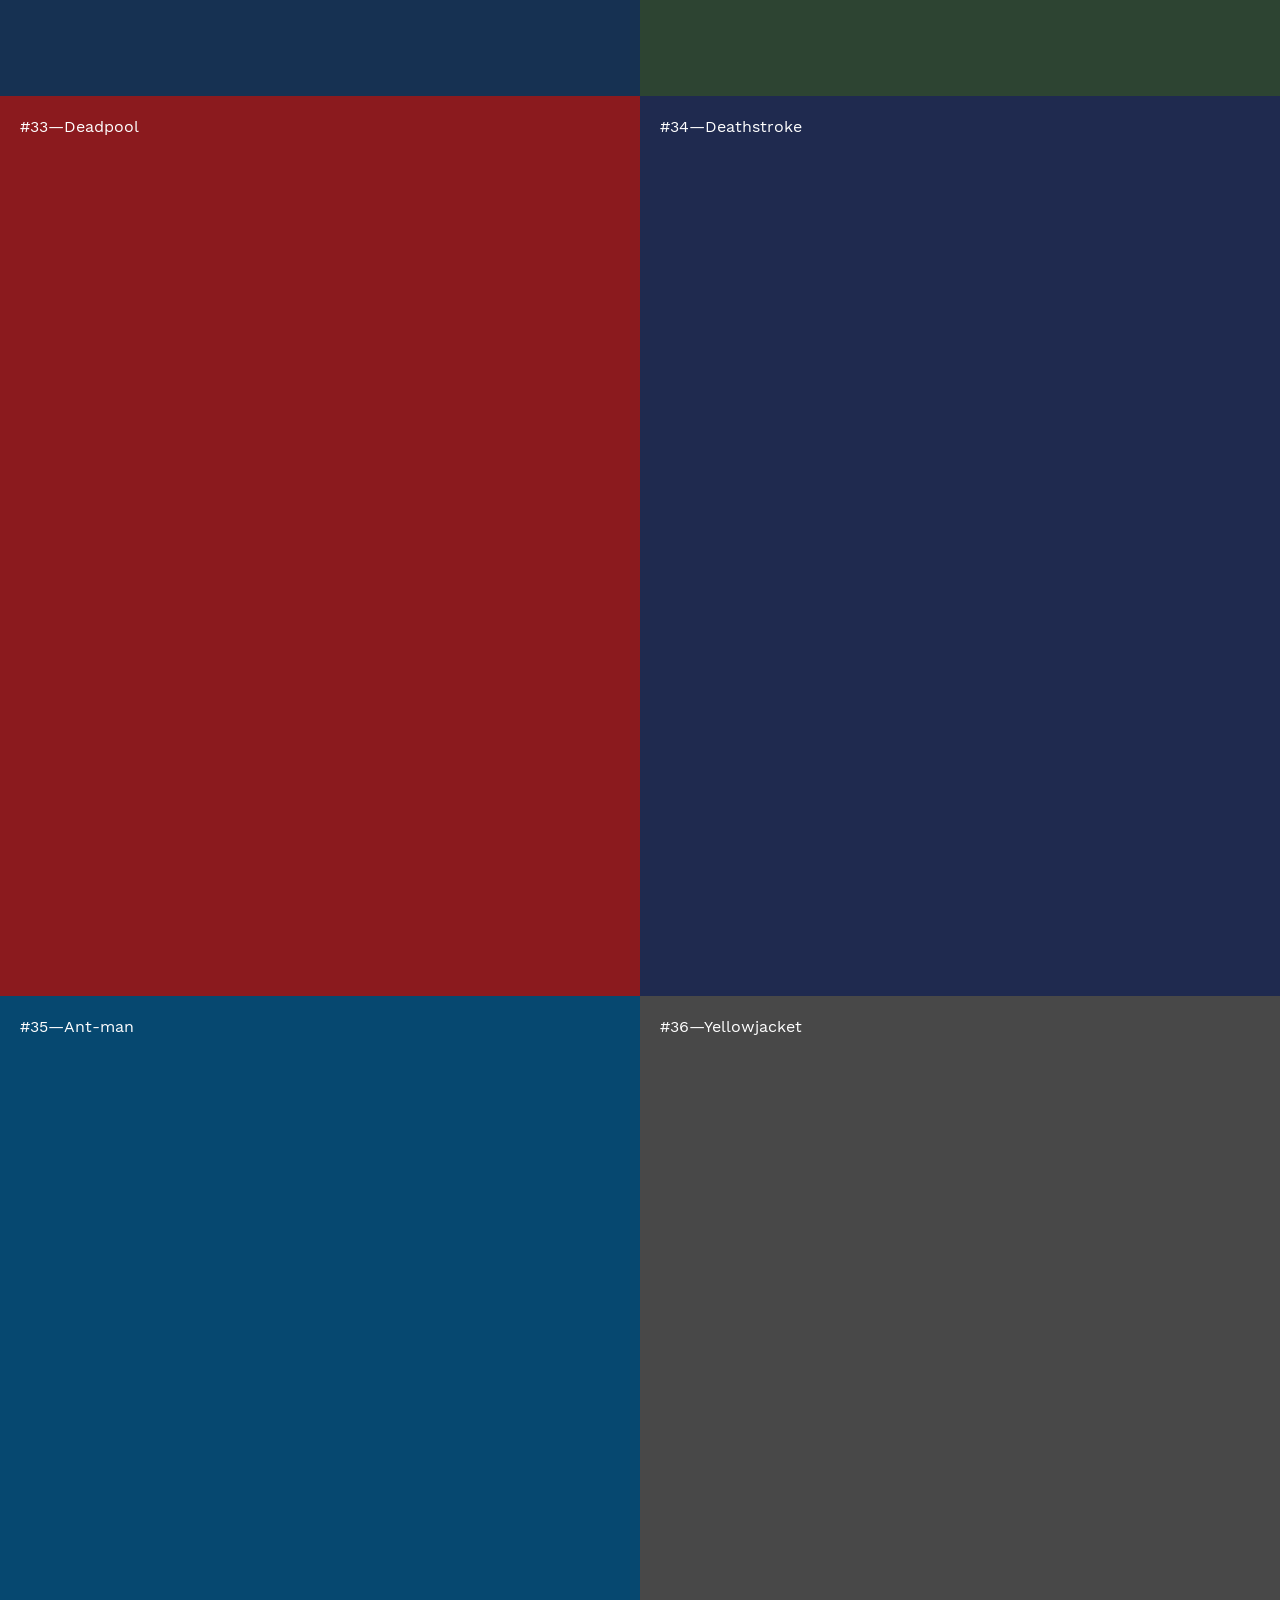
==== commit 3445ba25: "Merge pull request #7 from treborfal/codex/replace-font-awesome-with-inline-svgs Replace Font Awesom" ====
--- a/mariowario/index.html
+++ b/mariowario/index.html
@@ -41,7 +41,6 @@
 <meta name="msapplication-TileImage" content="../favicon/mstile-144x144.png">
 <meta name="theme-color" content="#ffffff">
 <link rel="stylesheet" type="text/css" href="../css/super.css" />
-<link rel="stylesheet" href="https://maxcdn.bootstrapcdn.com/font-awesome/4.4.0/css/font-awesome.min.css">
 <script async src="../js/vendor/modernizr-2.8.3.min.js"></script>
 <script src="../js/analytics.js"></script>
 </head>
@@ -61,7 +60,7 @@
       <p class="sub">By <a href="http://roblafratta.com" alt="Rob Lafratta Product Designer">Rob Lafratta</a> • 19 Heroes • 19 Villains</p>
     </div>
     <div class="right hide-for-mobile">
-      <h2><span class="birthday"><i class="fa fa-birthday-cake"></i> Happy Birthday Super Mario</span></h2>
+      <h2><span class="birthday"><svg class="birthday-icon lucide lucide-cake" xmlns="http://www.w3.org/2000/svg" viewBox="0 0 24 24" fill="none" stroke="currentColor" stroke-width="2" stroke-linecap="round" stroke-linejoin="round" aria-hidden="true"><path d="M20 21v-8a2 2 0 0 0-2-2H6a2 2 0 0 0-2 2v8"/><path d="M4 16s.5-1 2-1 2.5 2 4 2 2.5-2 4-2 2.5 2 4 2 2-1 2-1"/><path d="M2 21h20"/><path d="M7 8v3"/><path d="M12 8v3"/><path d="M17 8v3"/><path d="M7 4h.01"/><path d="M12 4h.01"/><path d="M17 4h.01"/></svg> Happy Birthday Super Mario</span></h2>
     </div>
     <div class="clear"></div>
   </header>
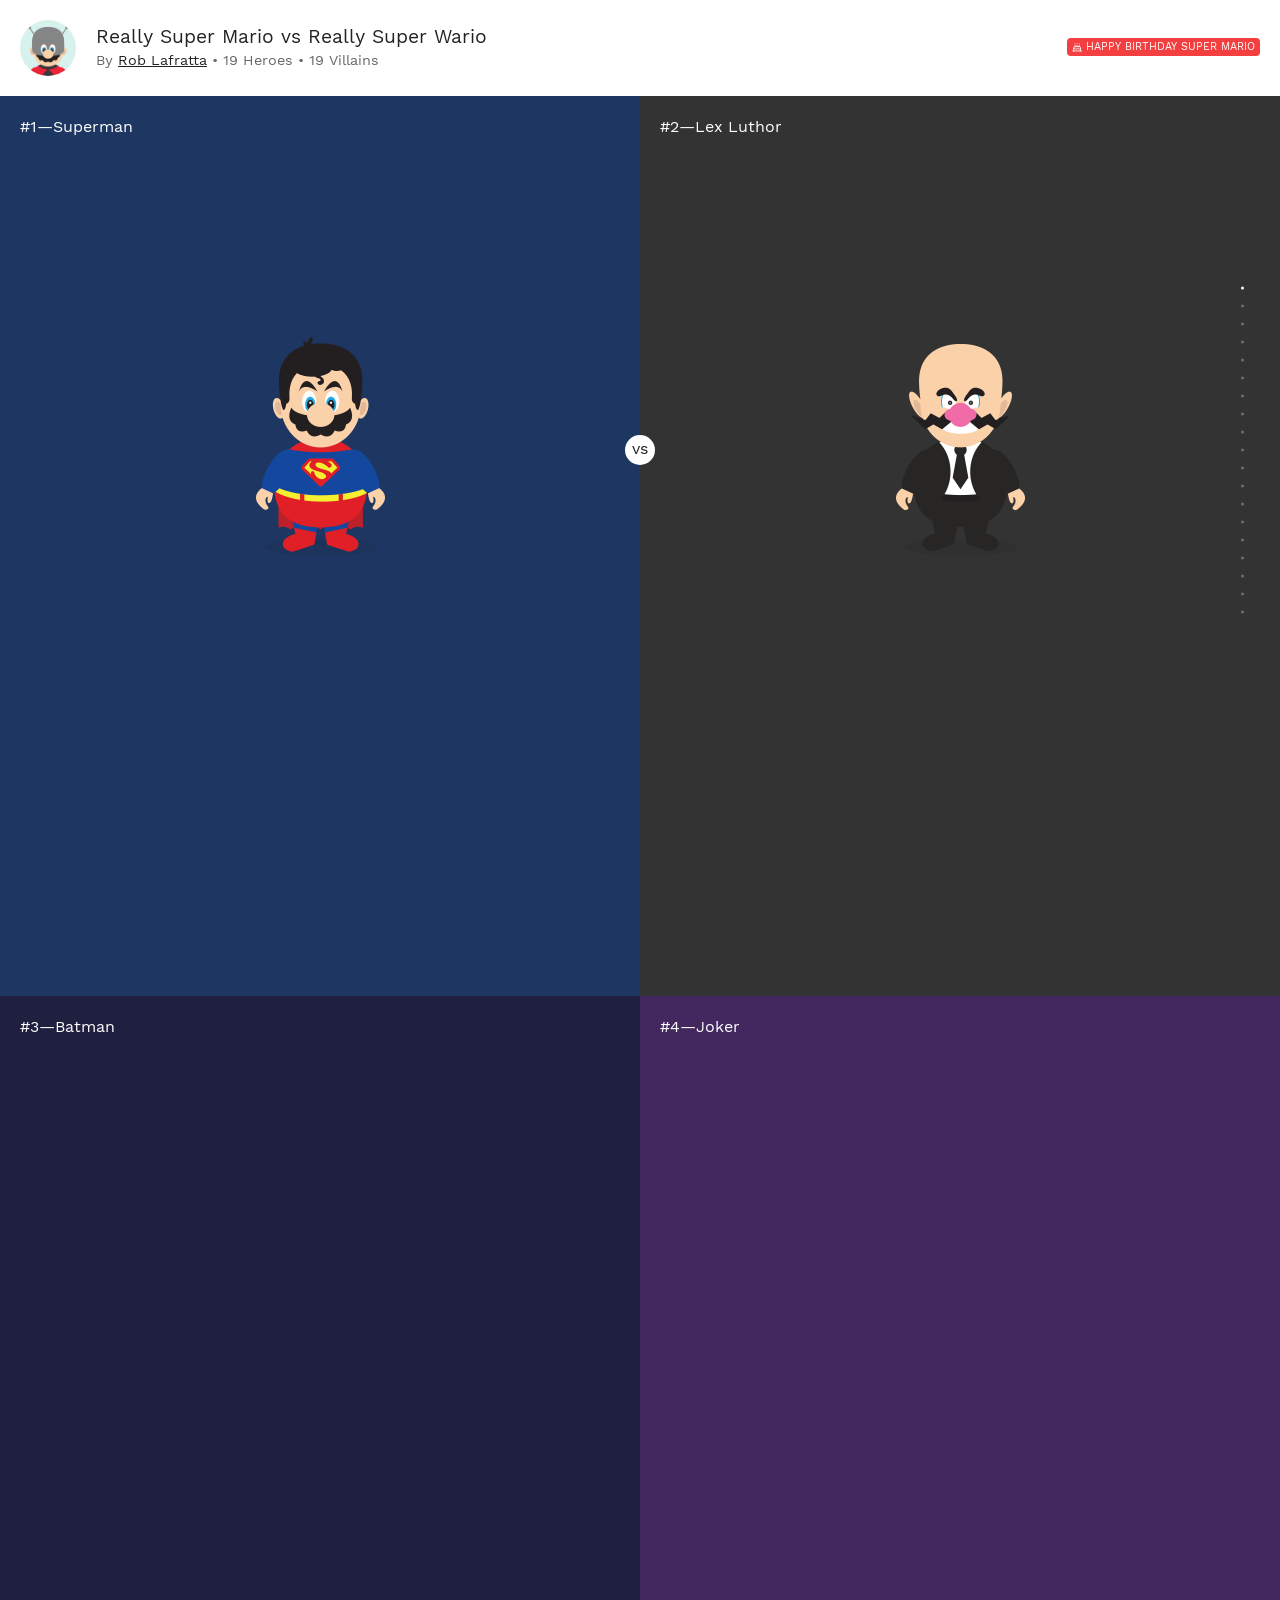
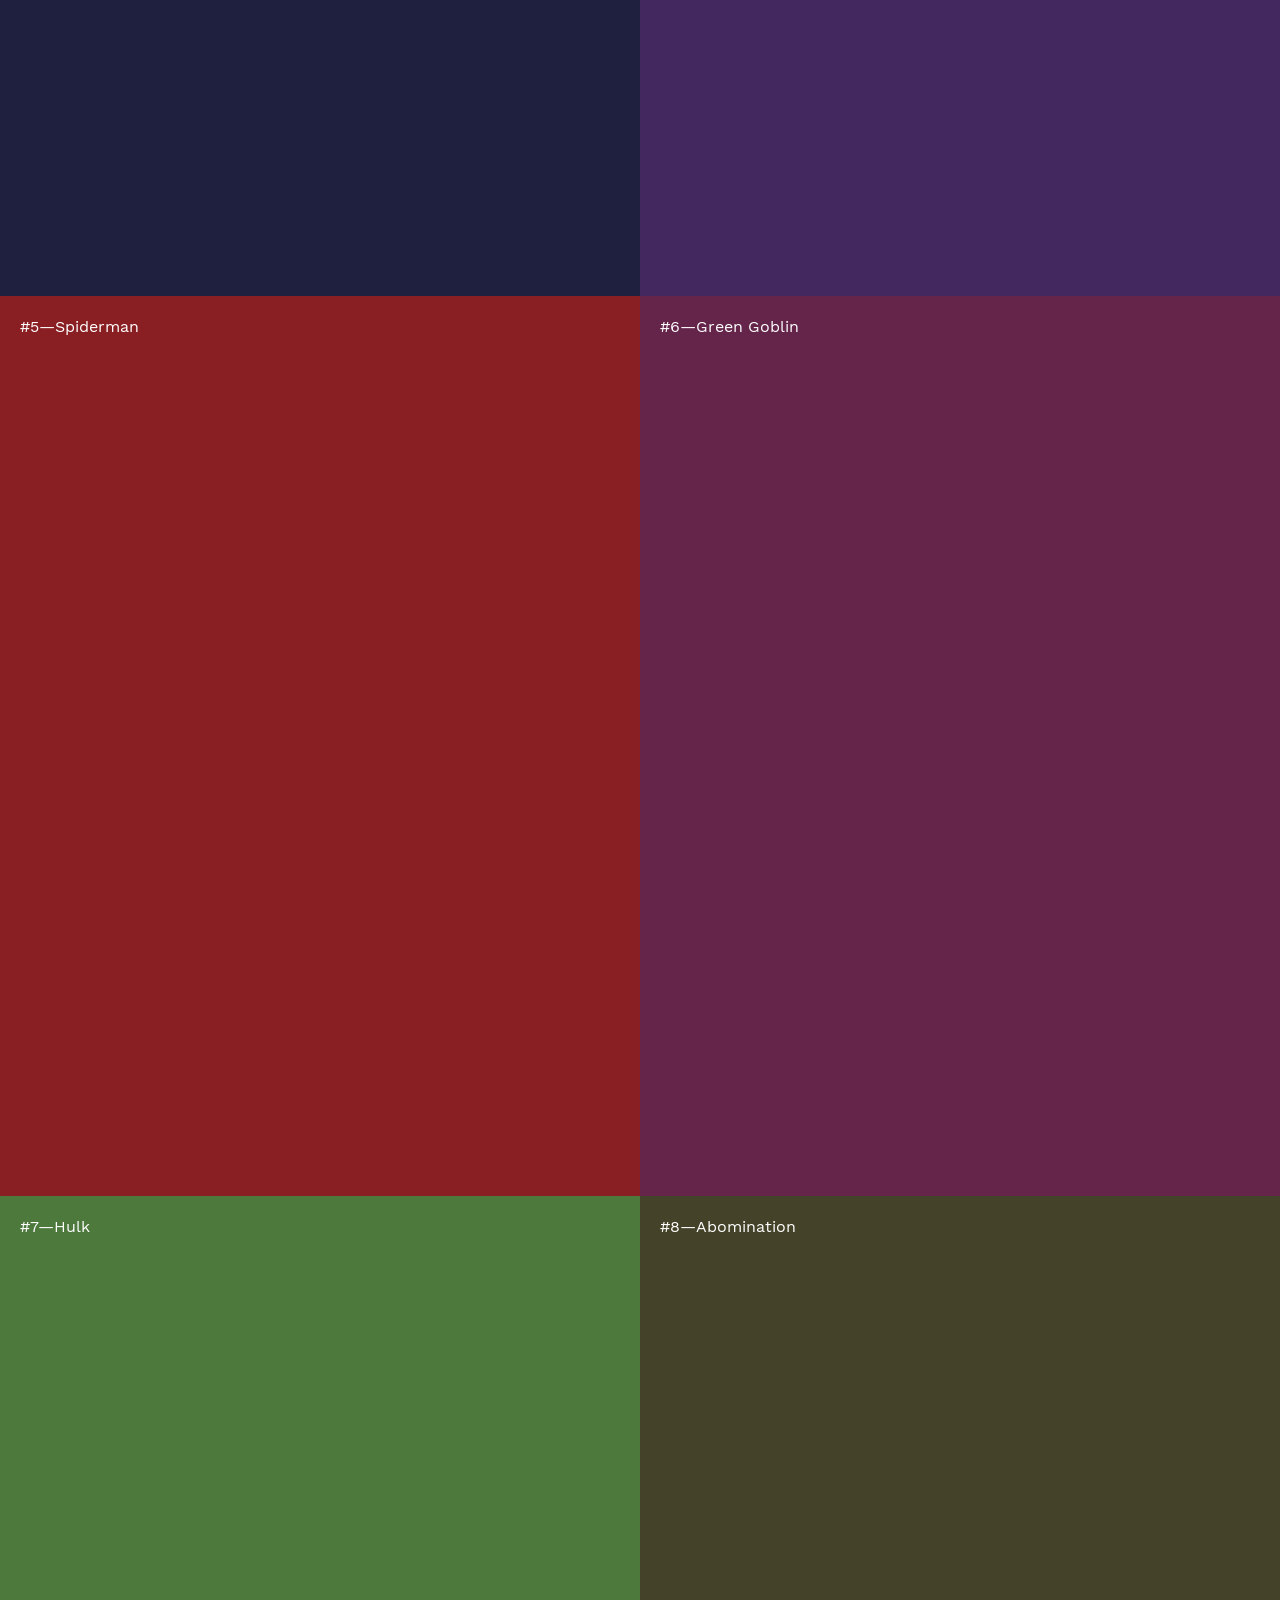
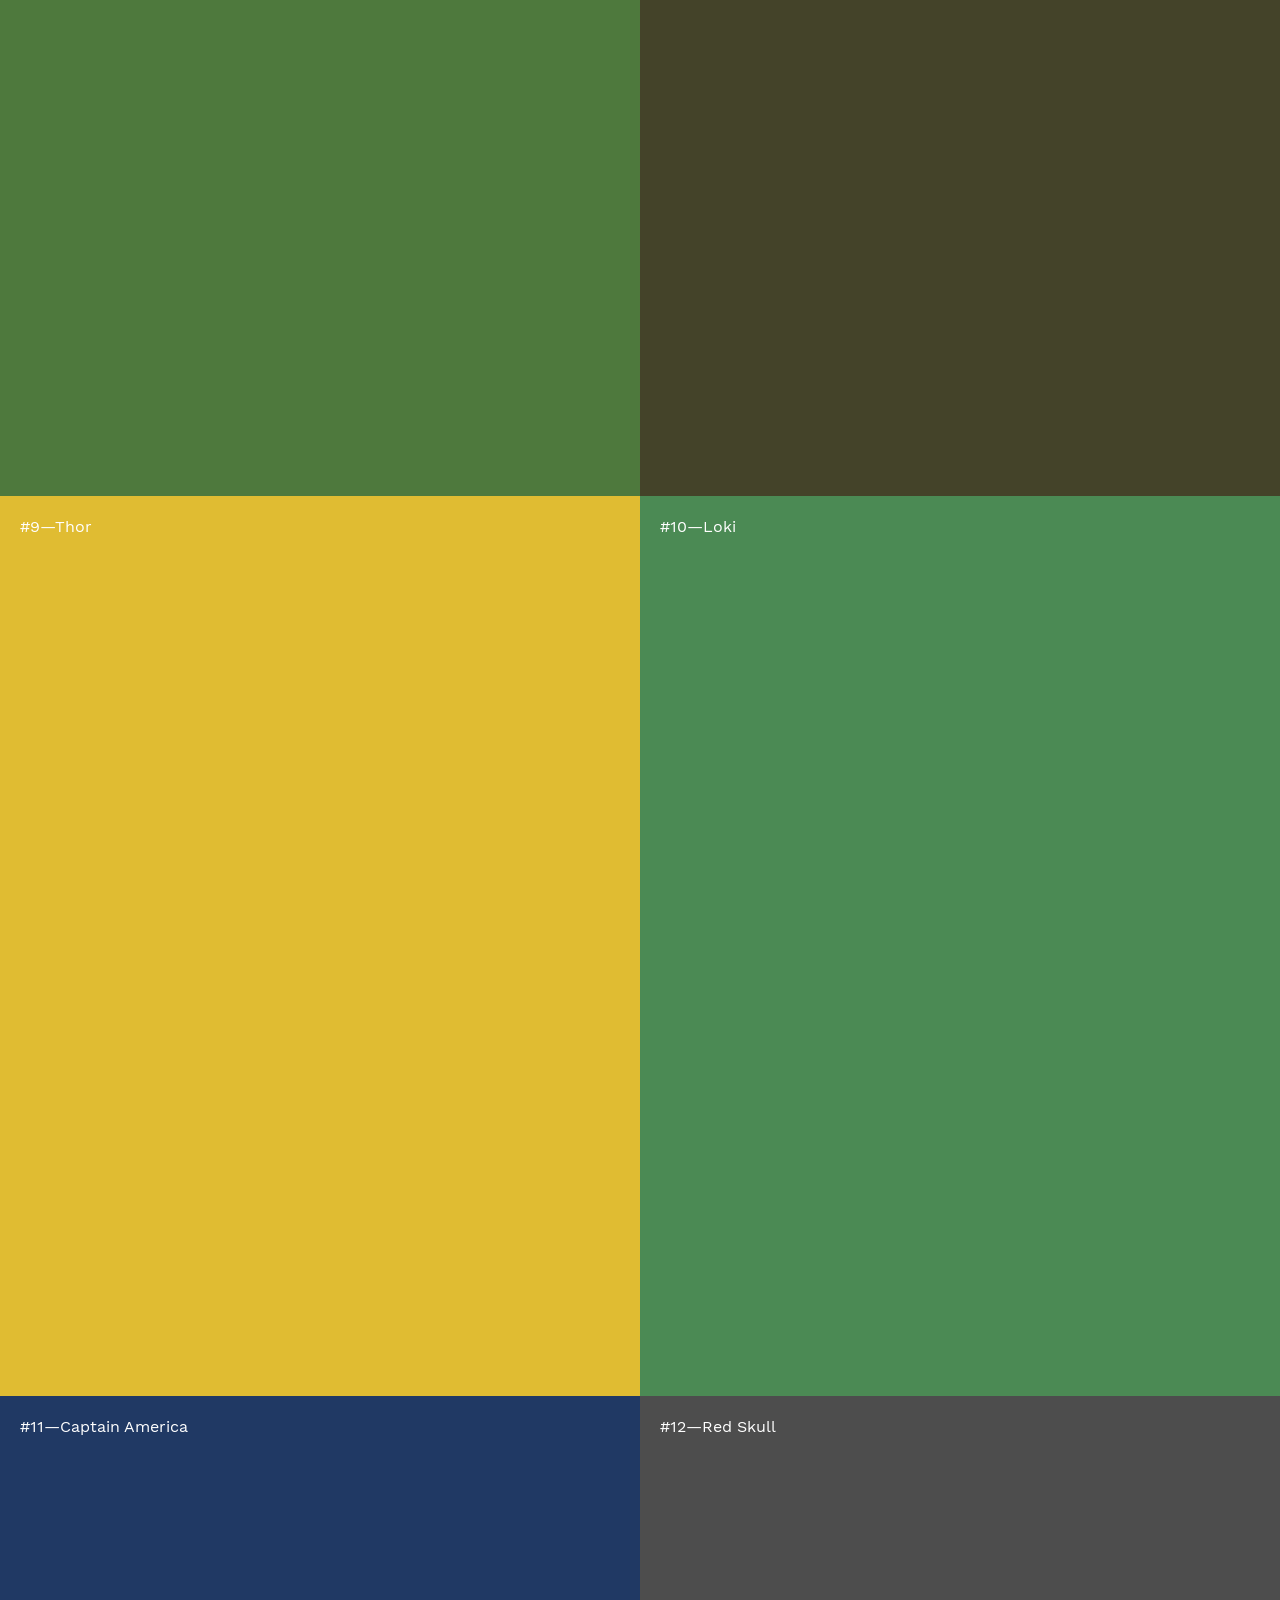
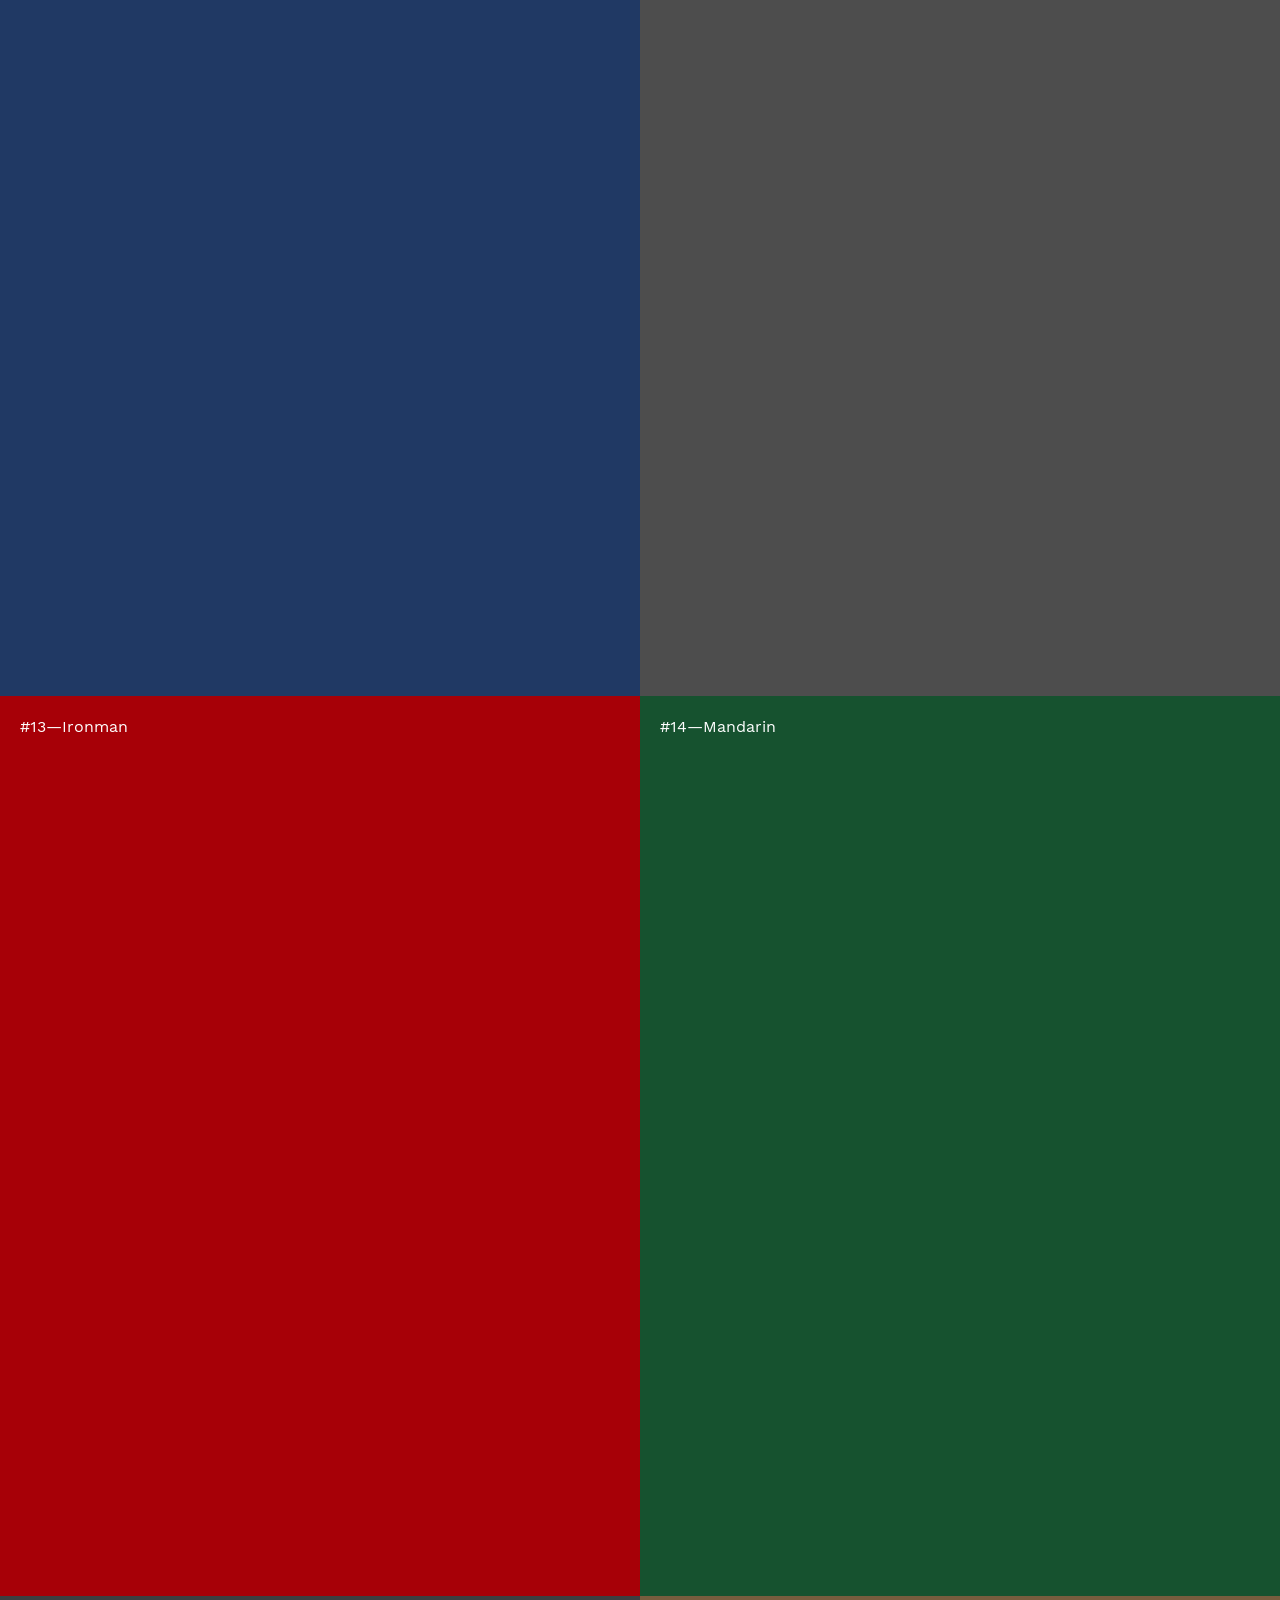
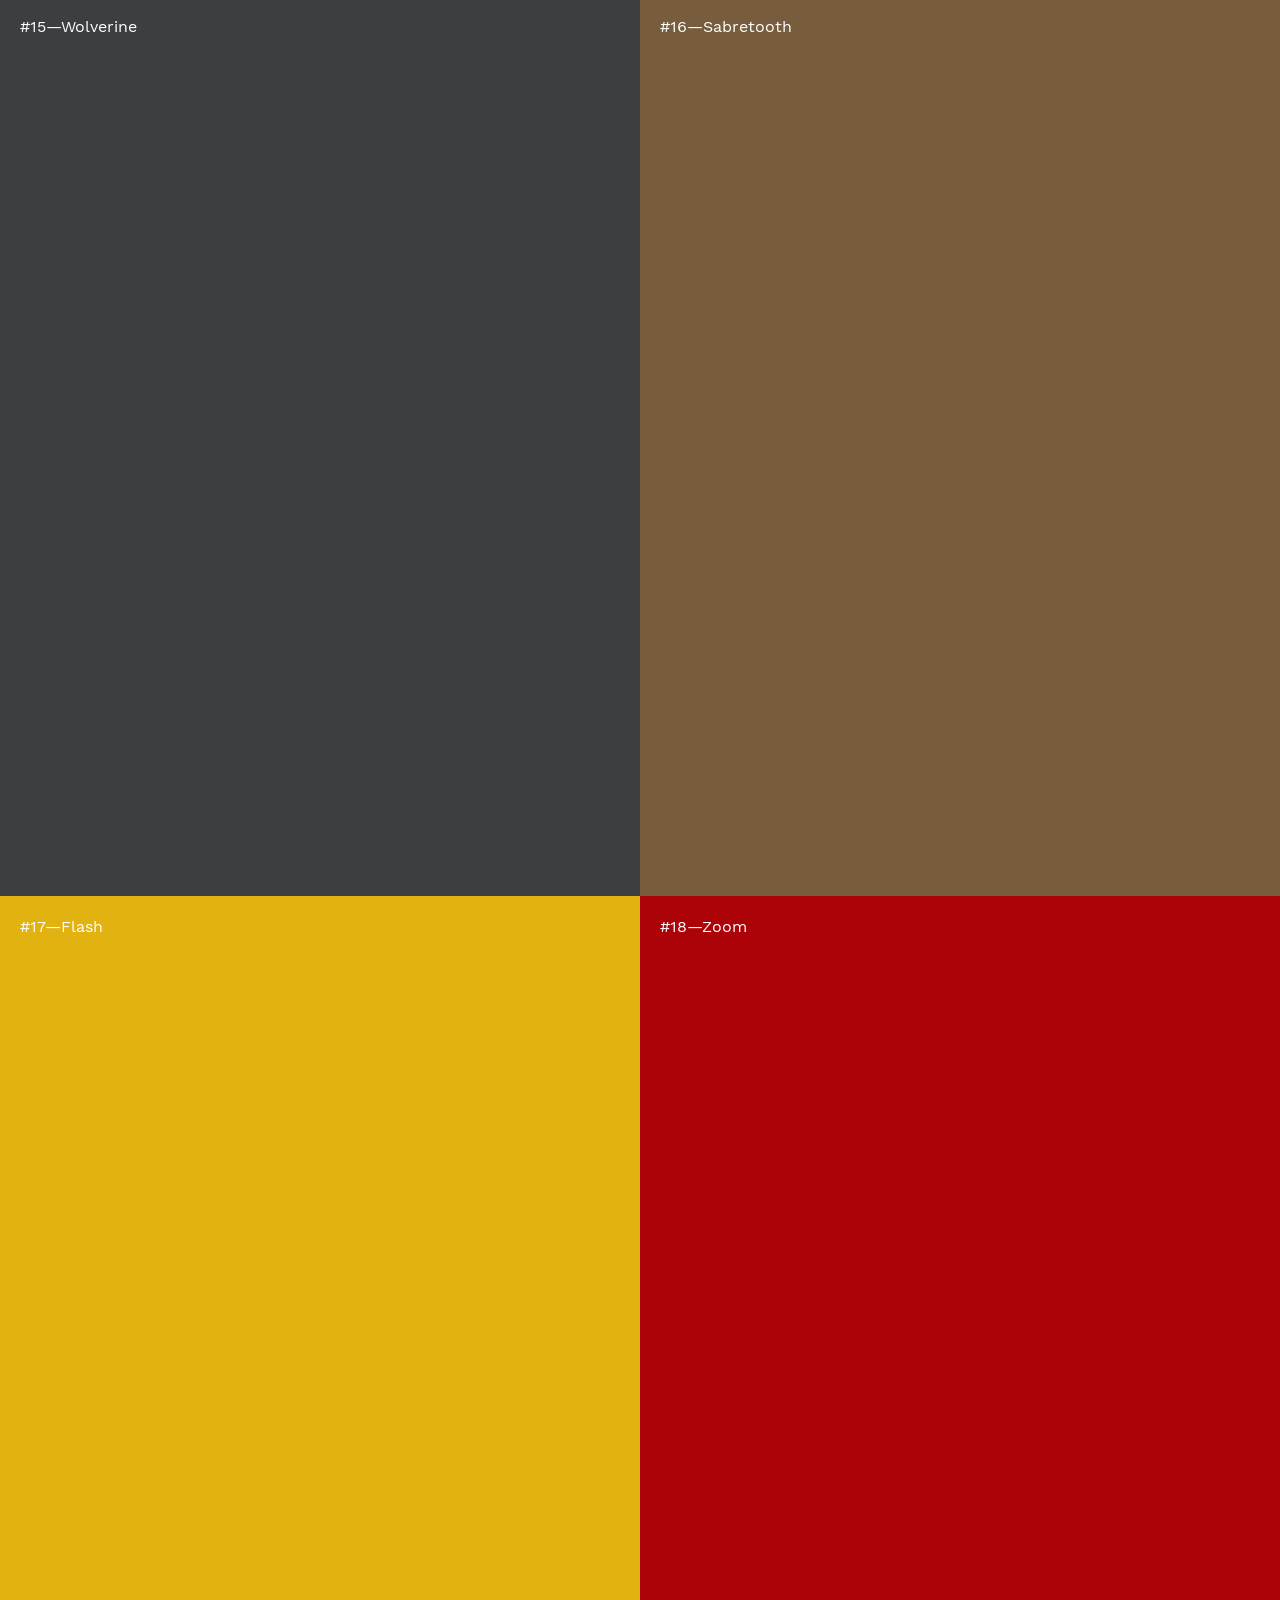
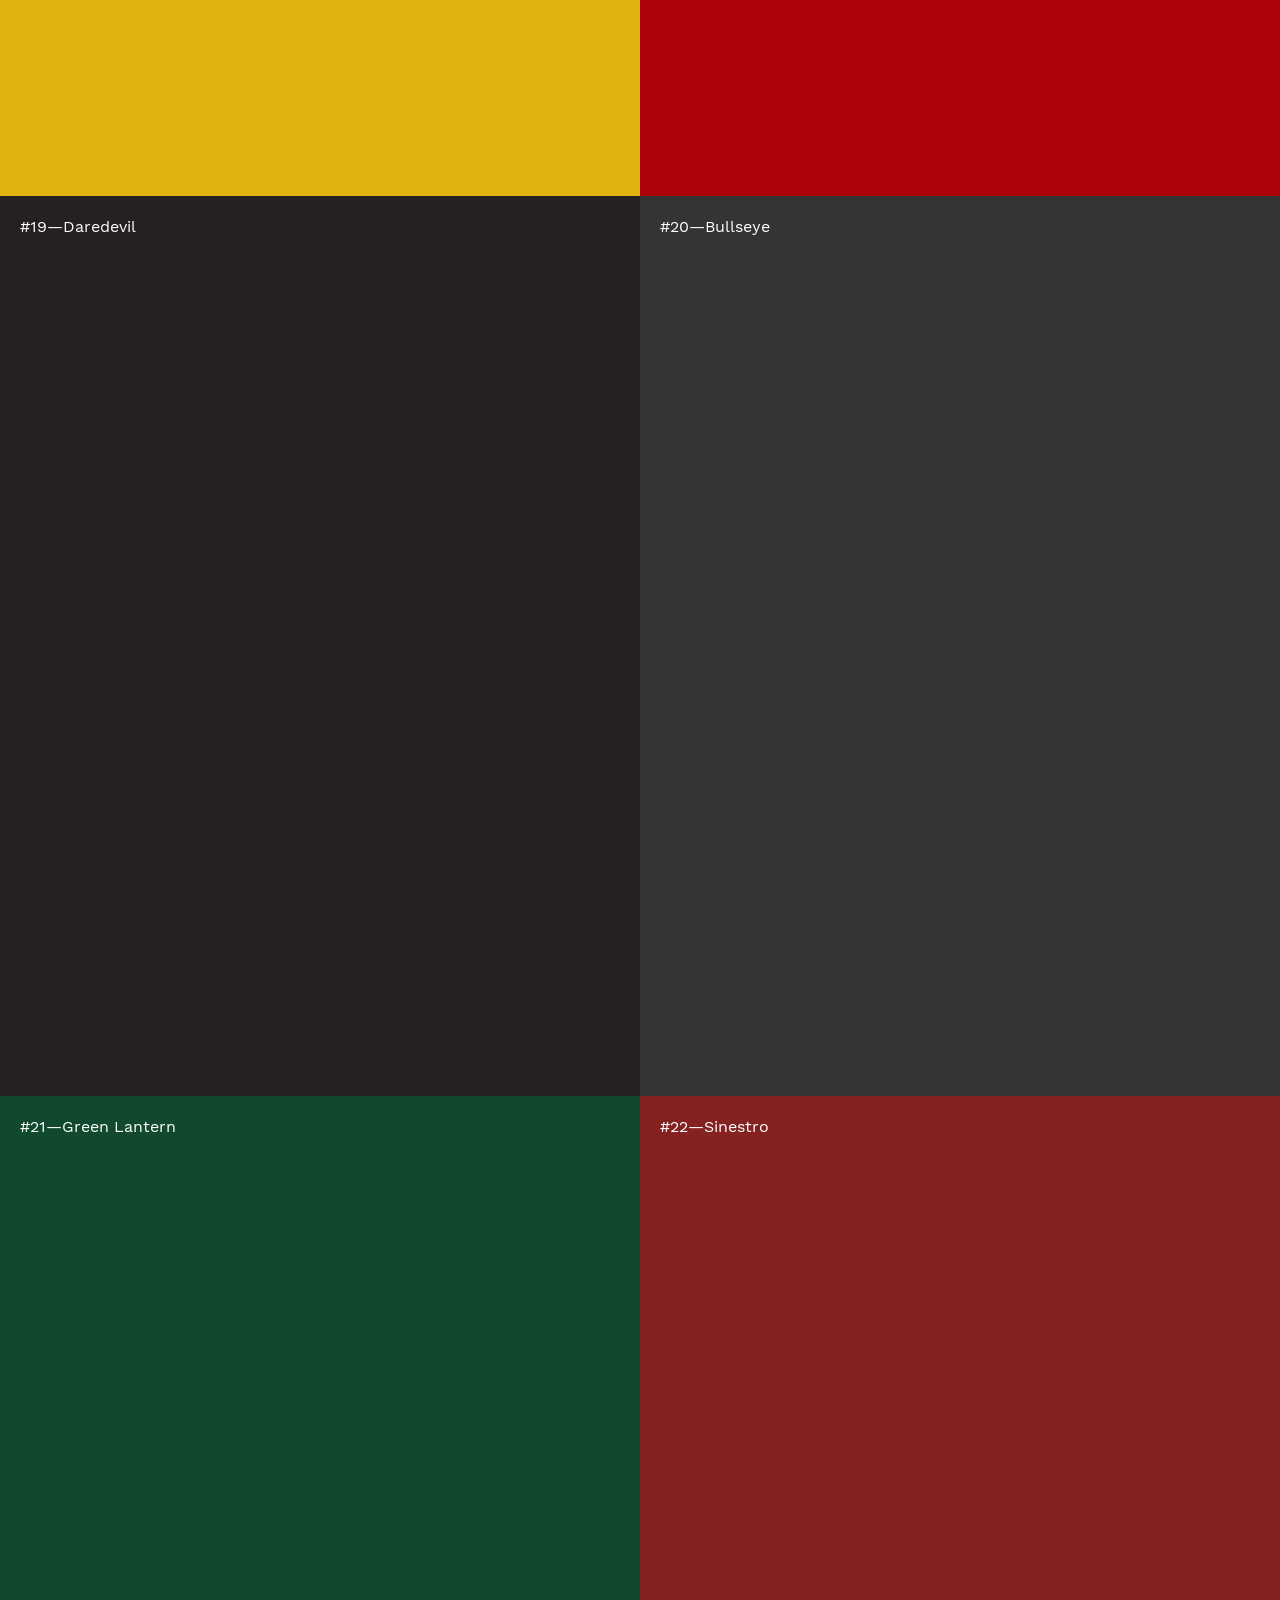
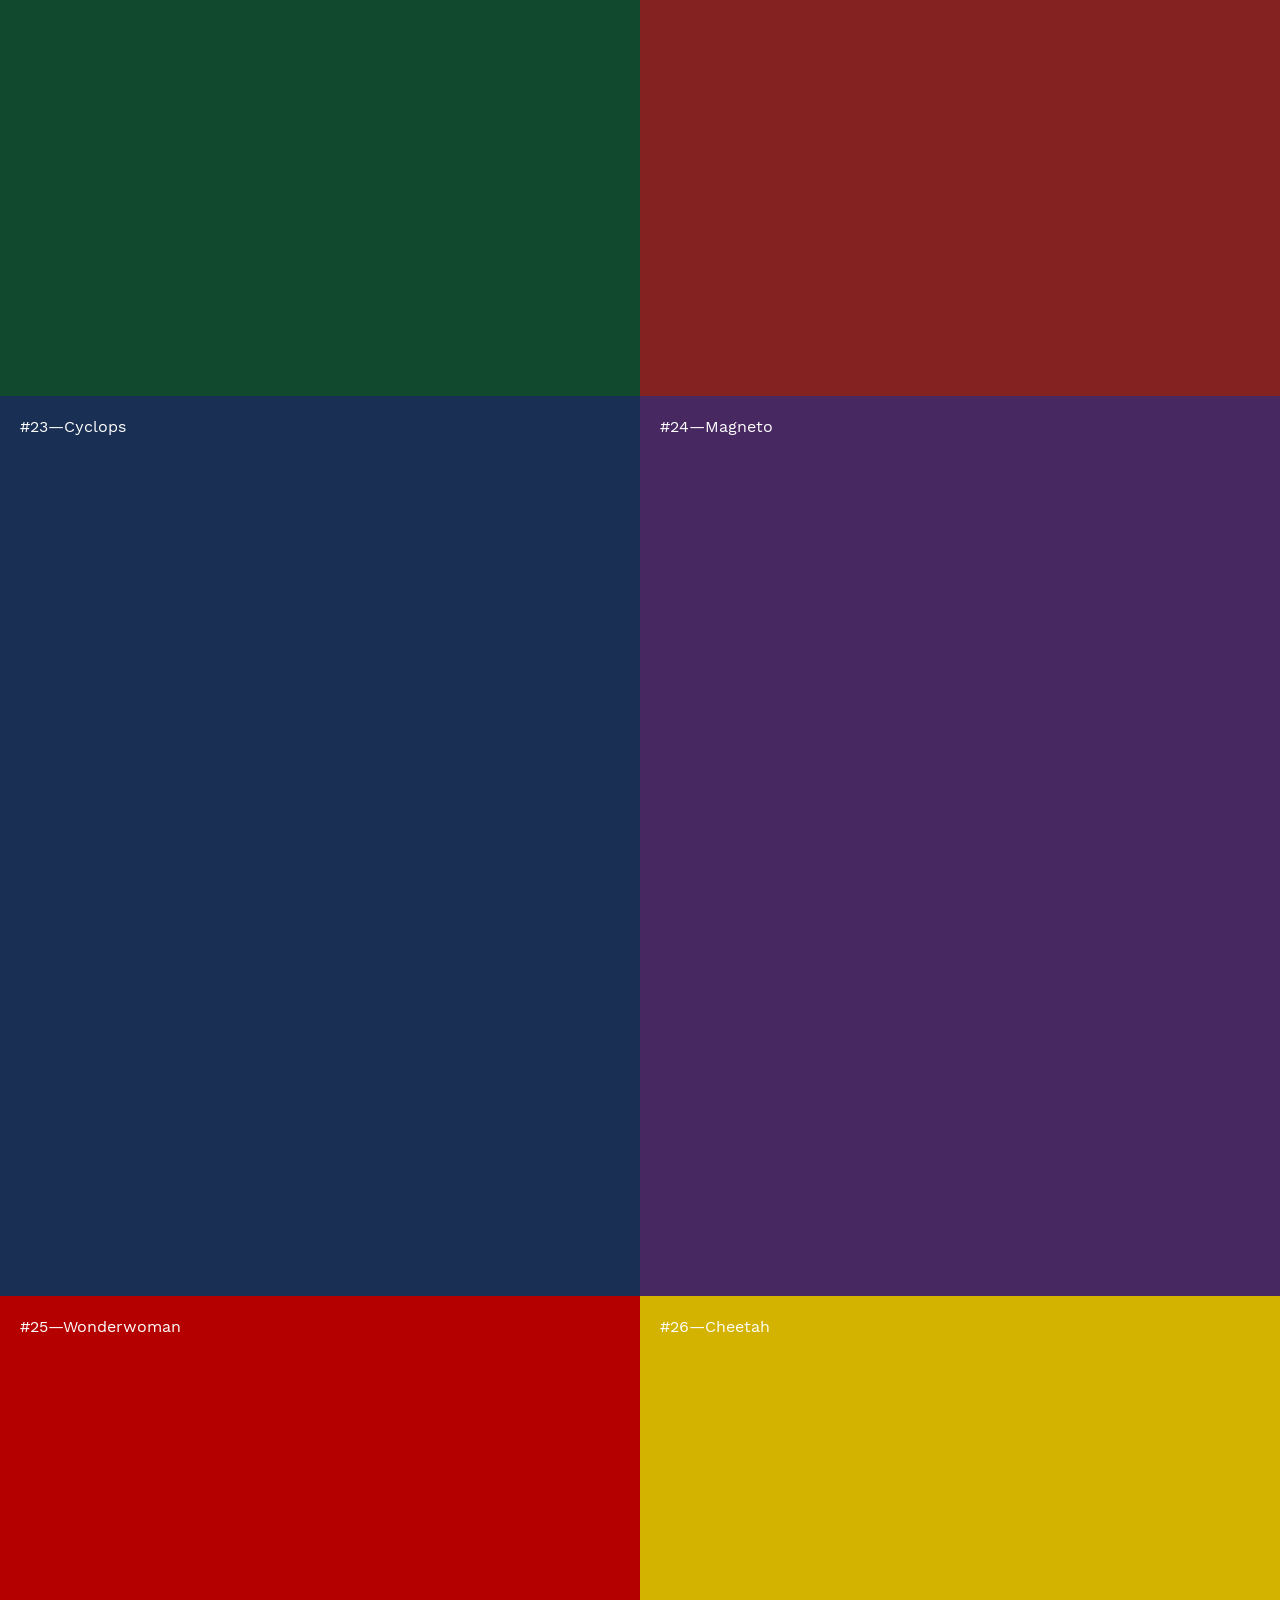
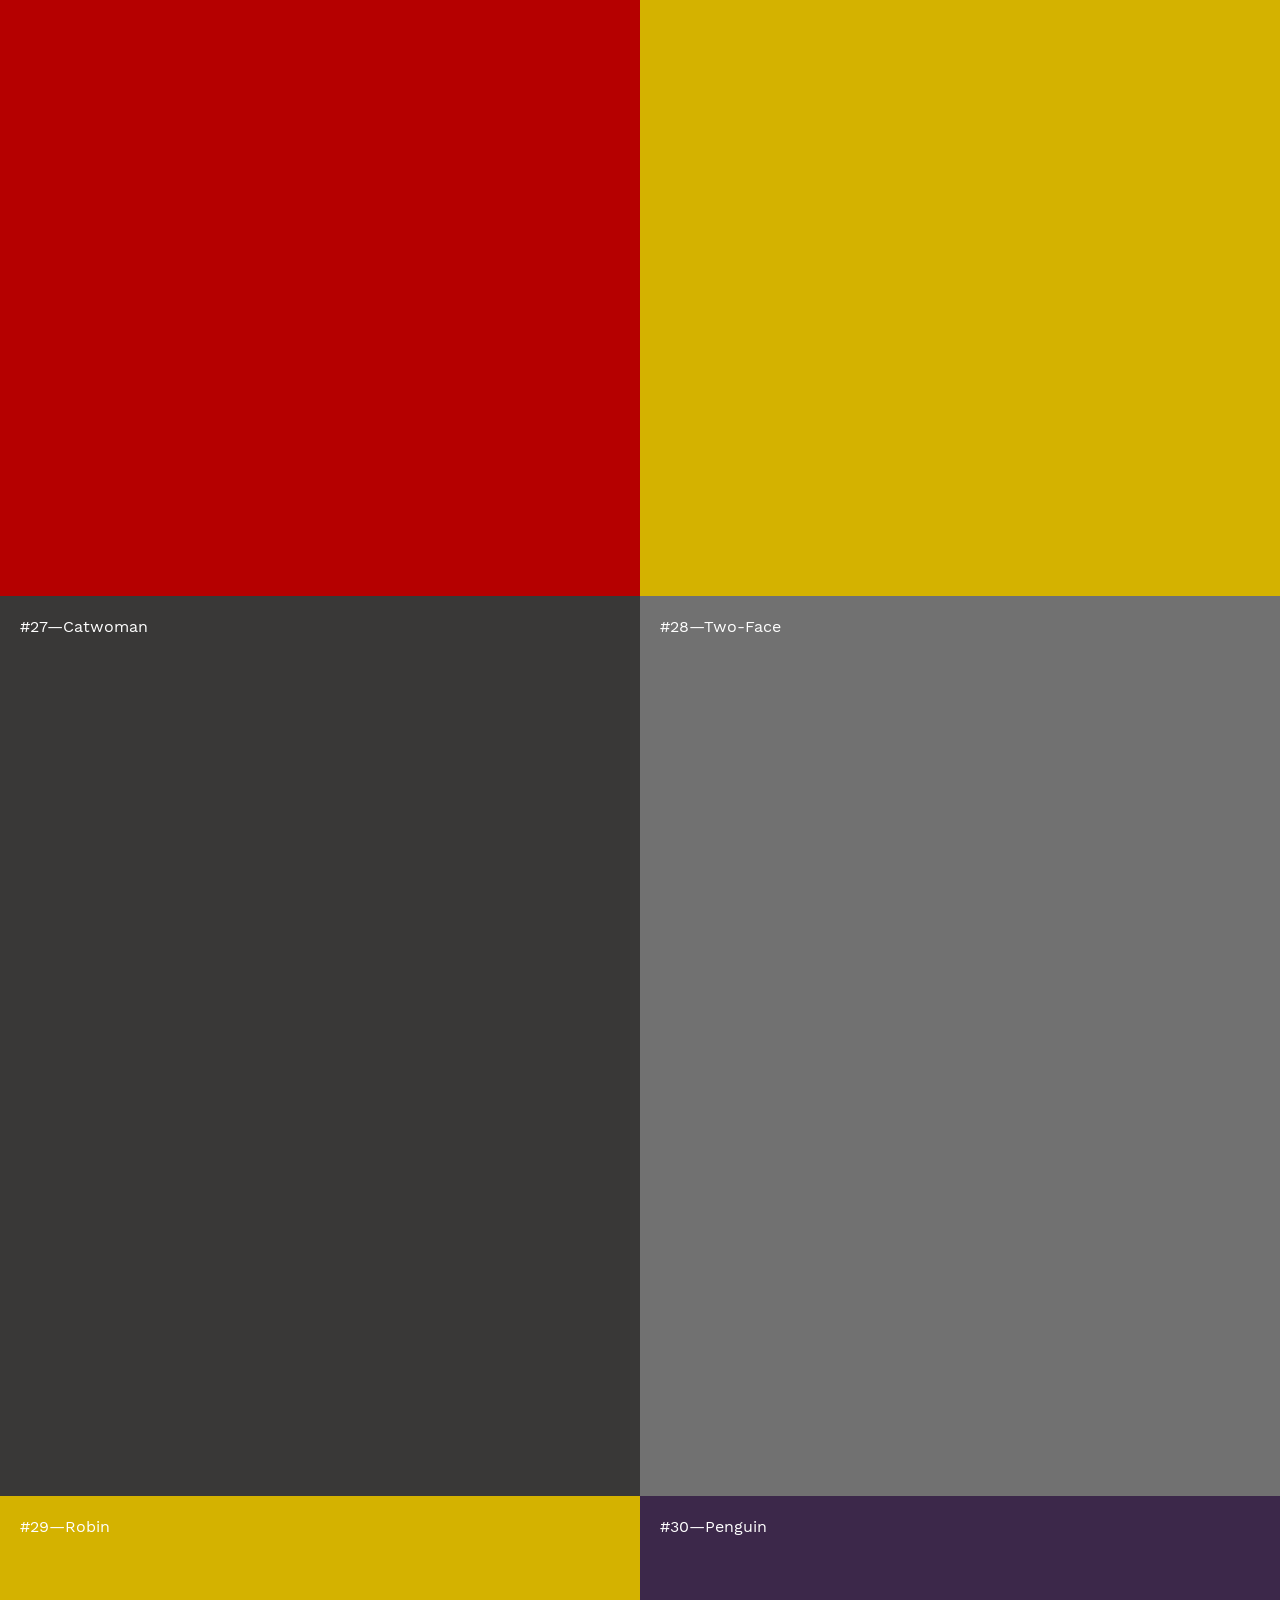
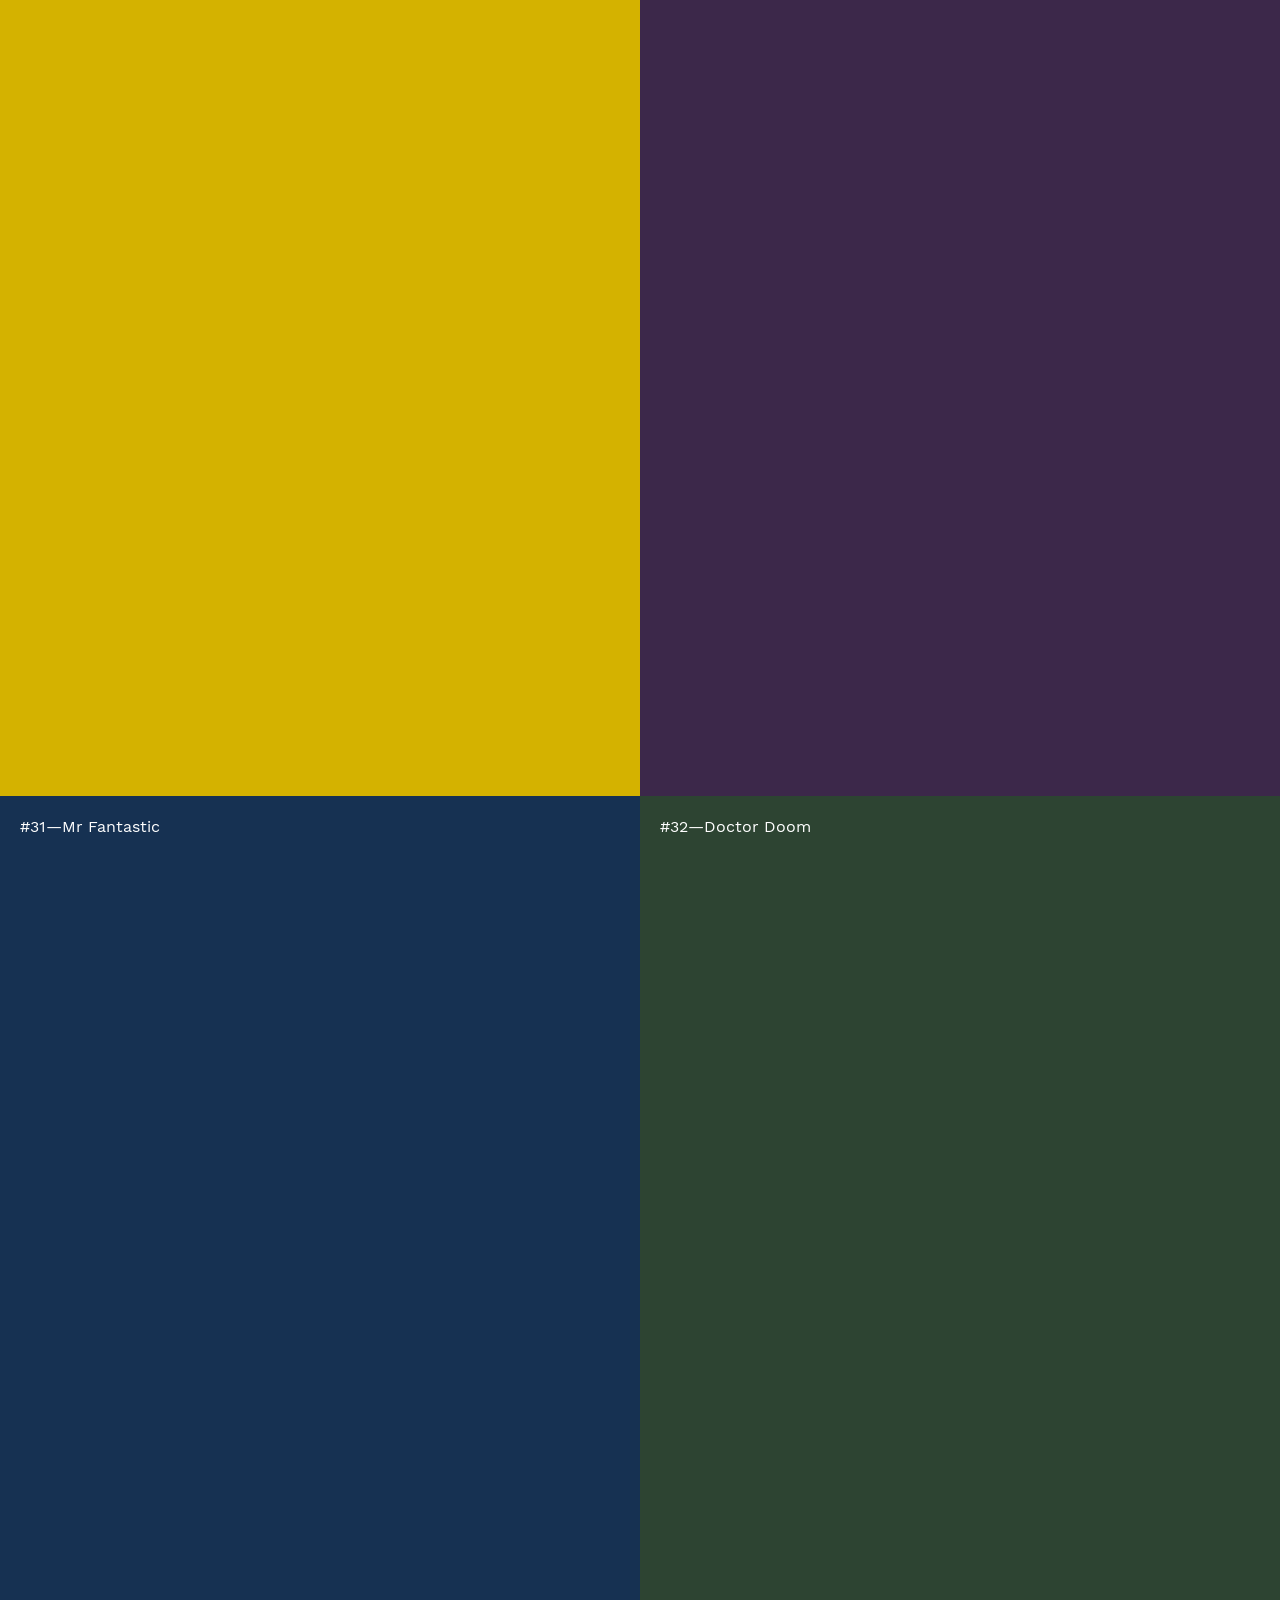
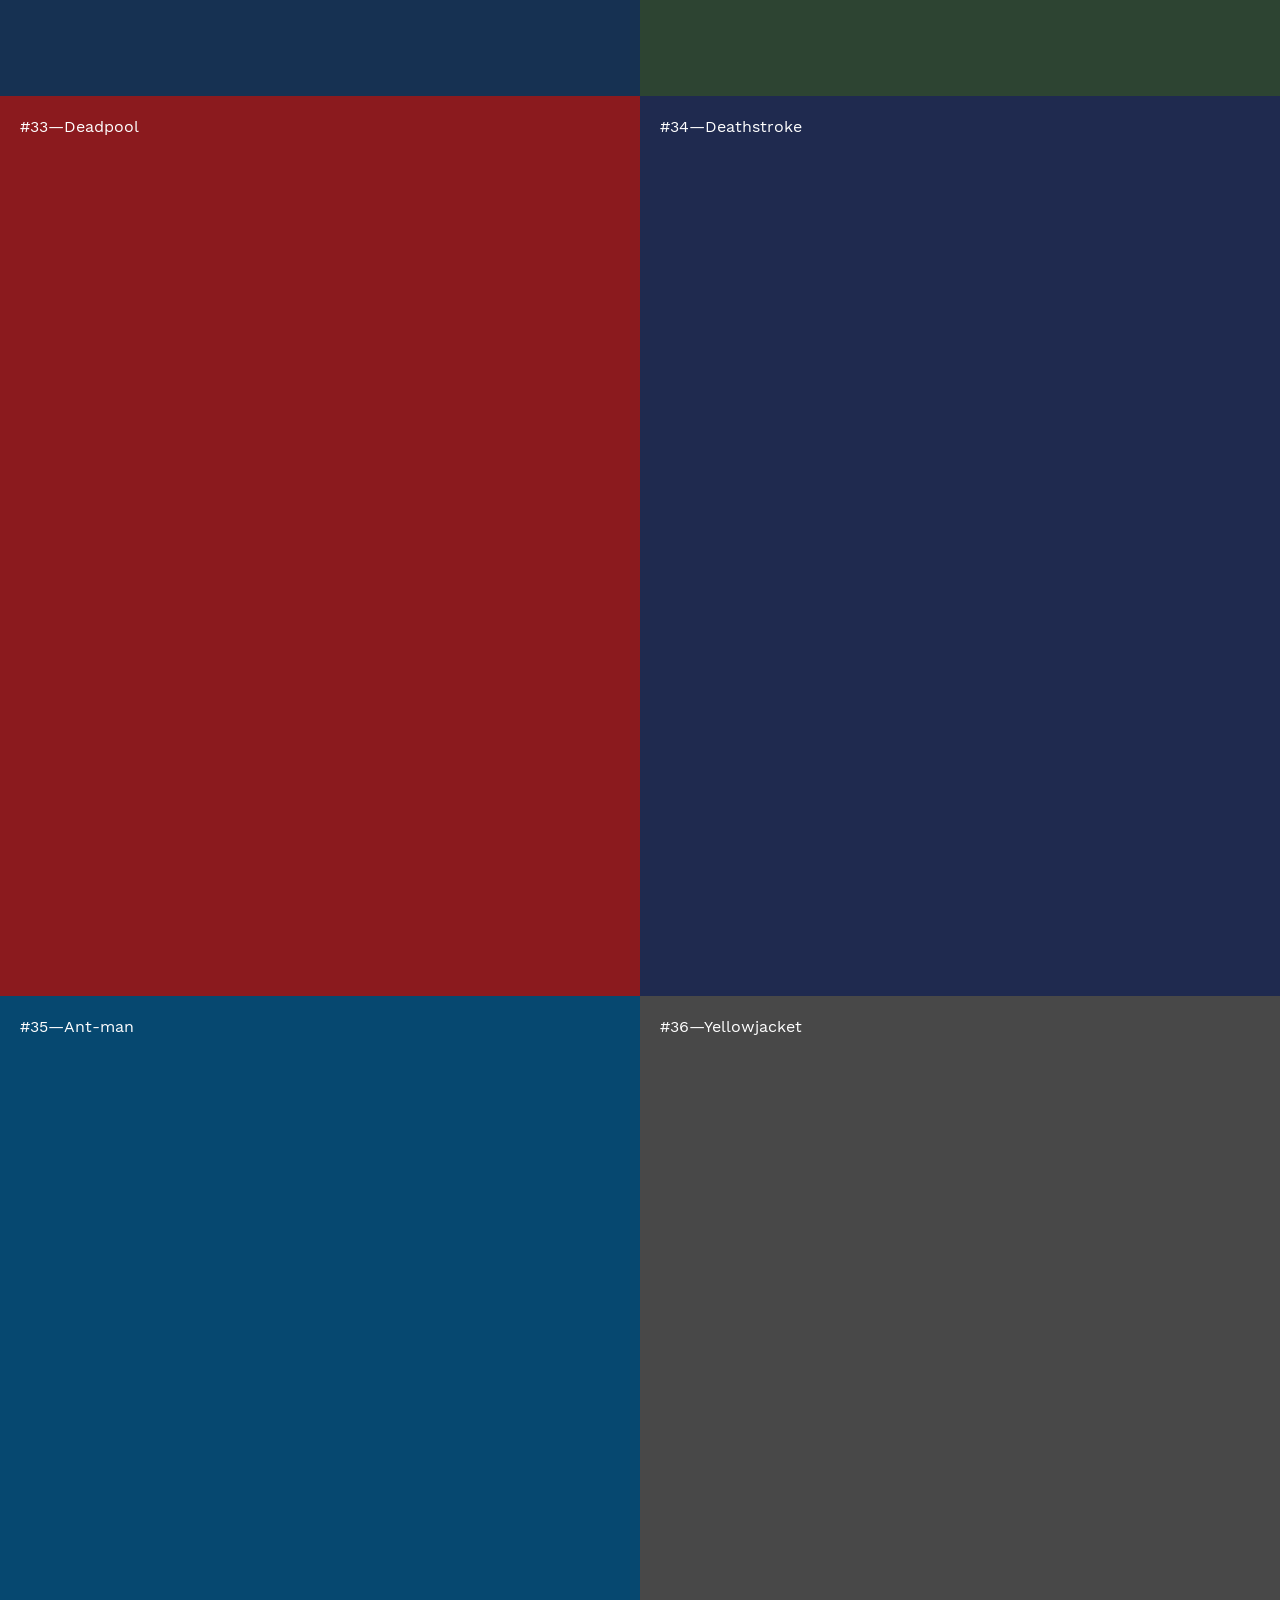
==== commit bbd31492: "Merge pull request #8 from treborfal/codex/remove-broken-image-link-in-index.html Remove broken One " ====
--- a/mariowario/index.html
+++ b/mariowario/index.html
@@ -46,12 +46,7 @@
 </head>
 <body>
     
-    <!-- OPL award -->
-    <a href="https://onepagelove.com/really-super-mario-vs-really-super-wario" target="_blank" class="opl"><img width="73" height="56" src="https://s3.amazonaws.com/onepagelove/one-page-love-award-retina-right.png" srcset="https://s3.amazonaws.com/onepagelove/one-page-love-award-right.png 1x , https://s3.amazonaws.com/onepagelove/one-page-love-award-retina-right.png 2x"></a>
-    
-    <!-- / OPL award -->
-    
-    
+
 <div class="container">
   <header>
     <div class="left">
